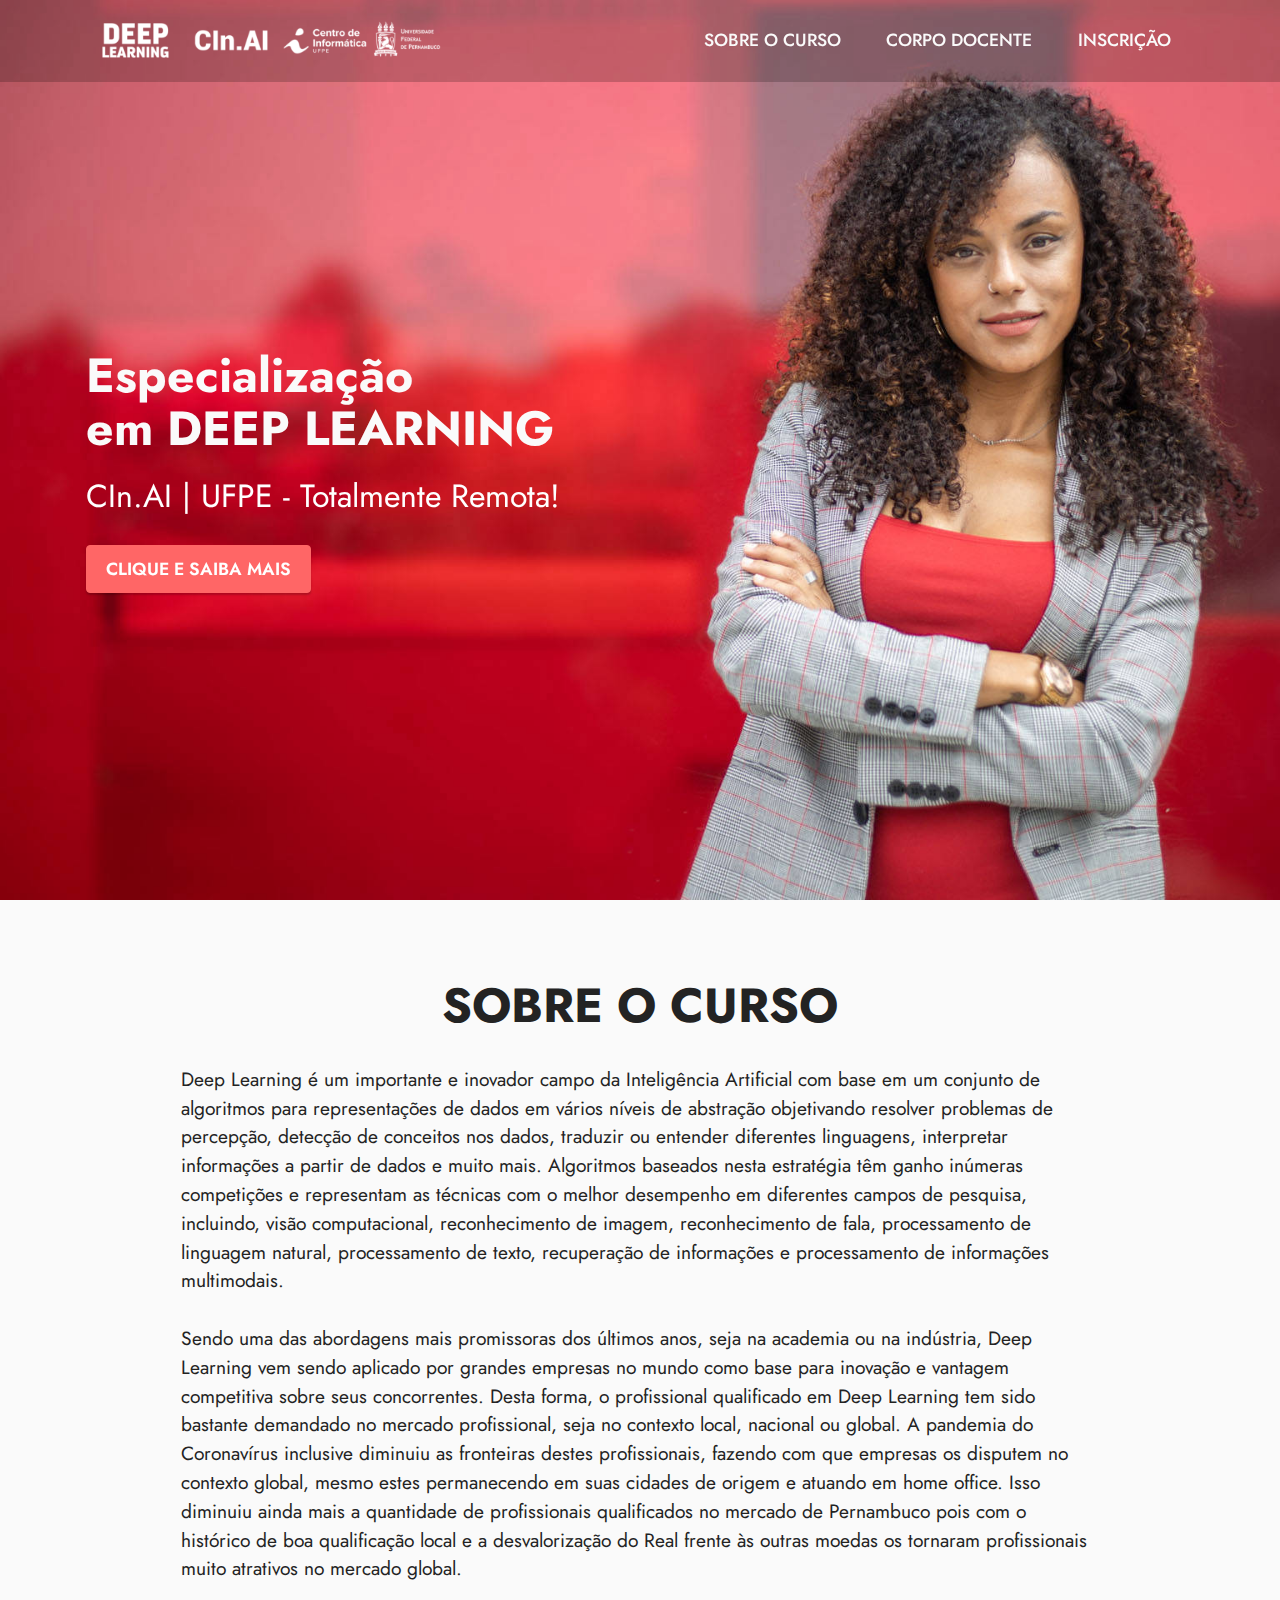
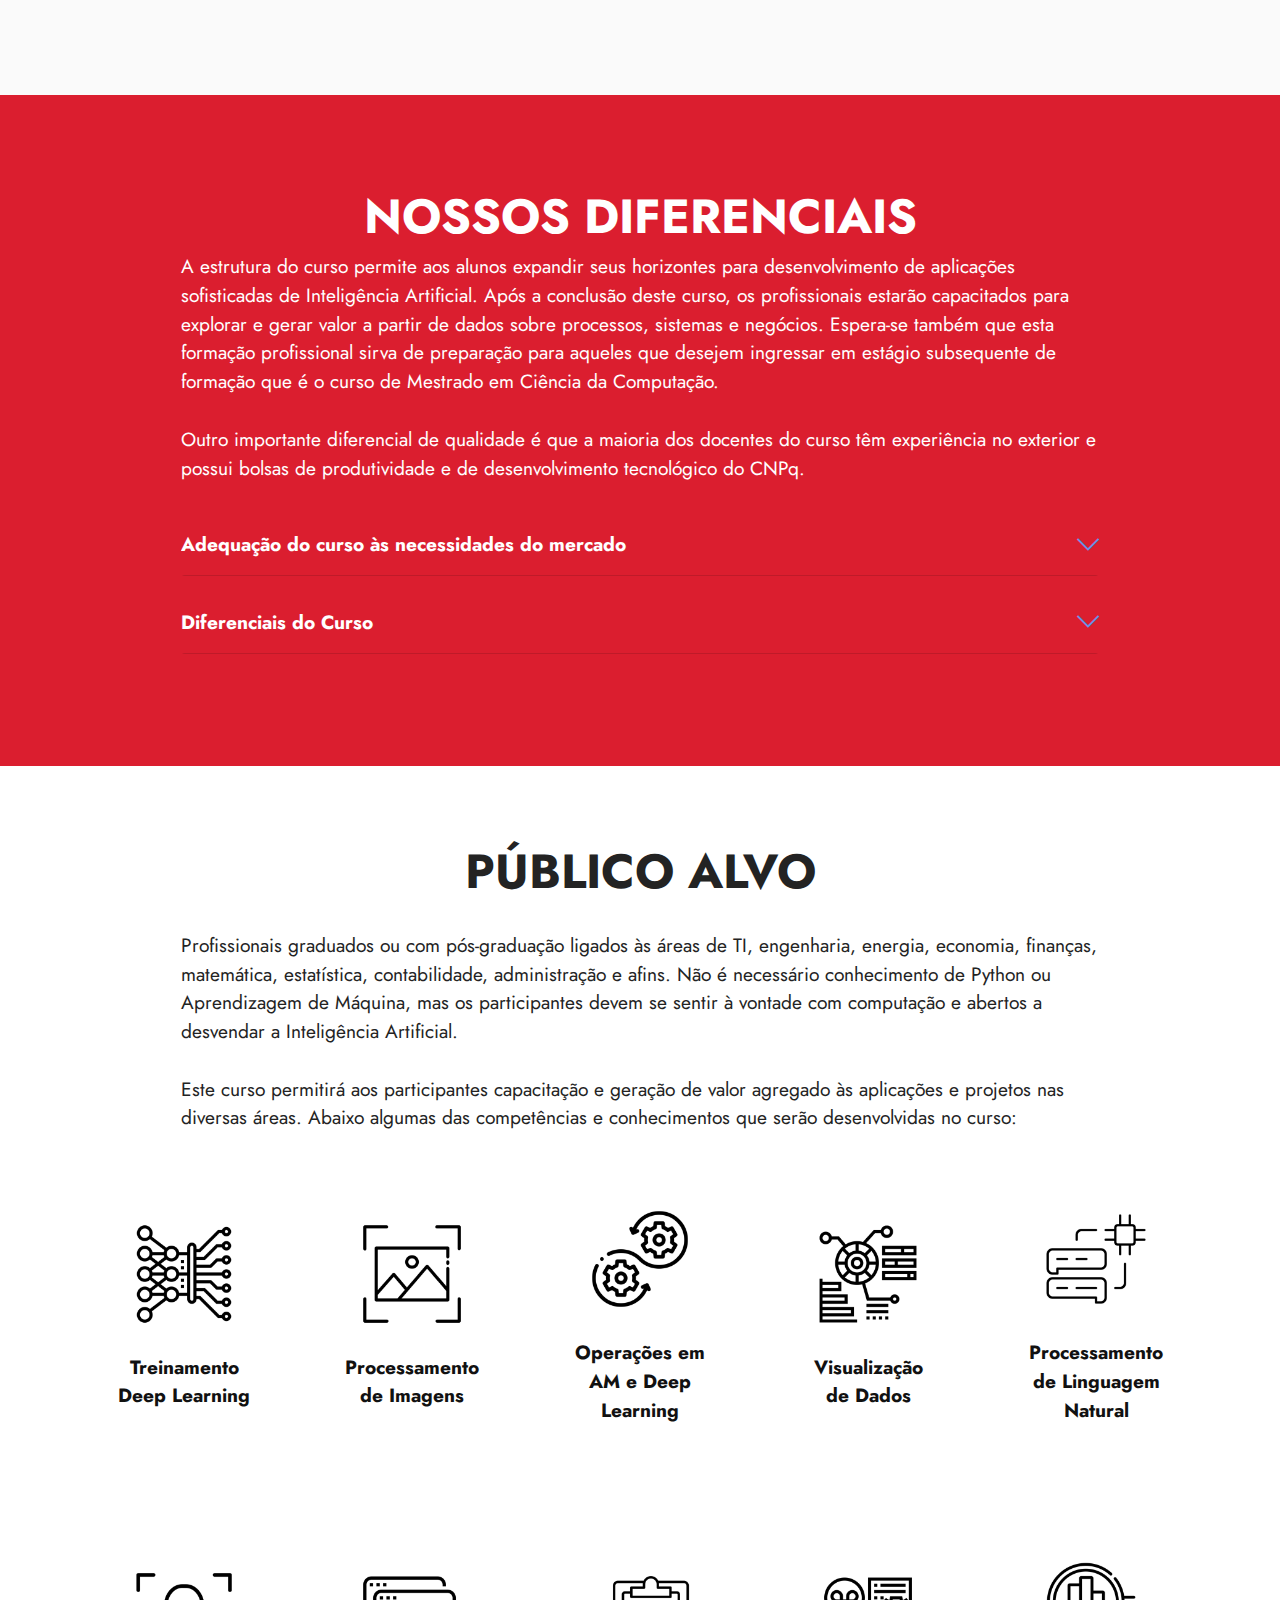
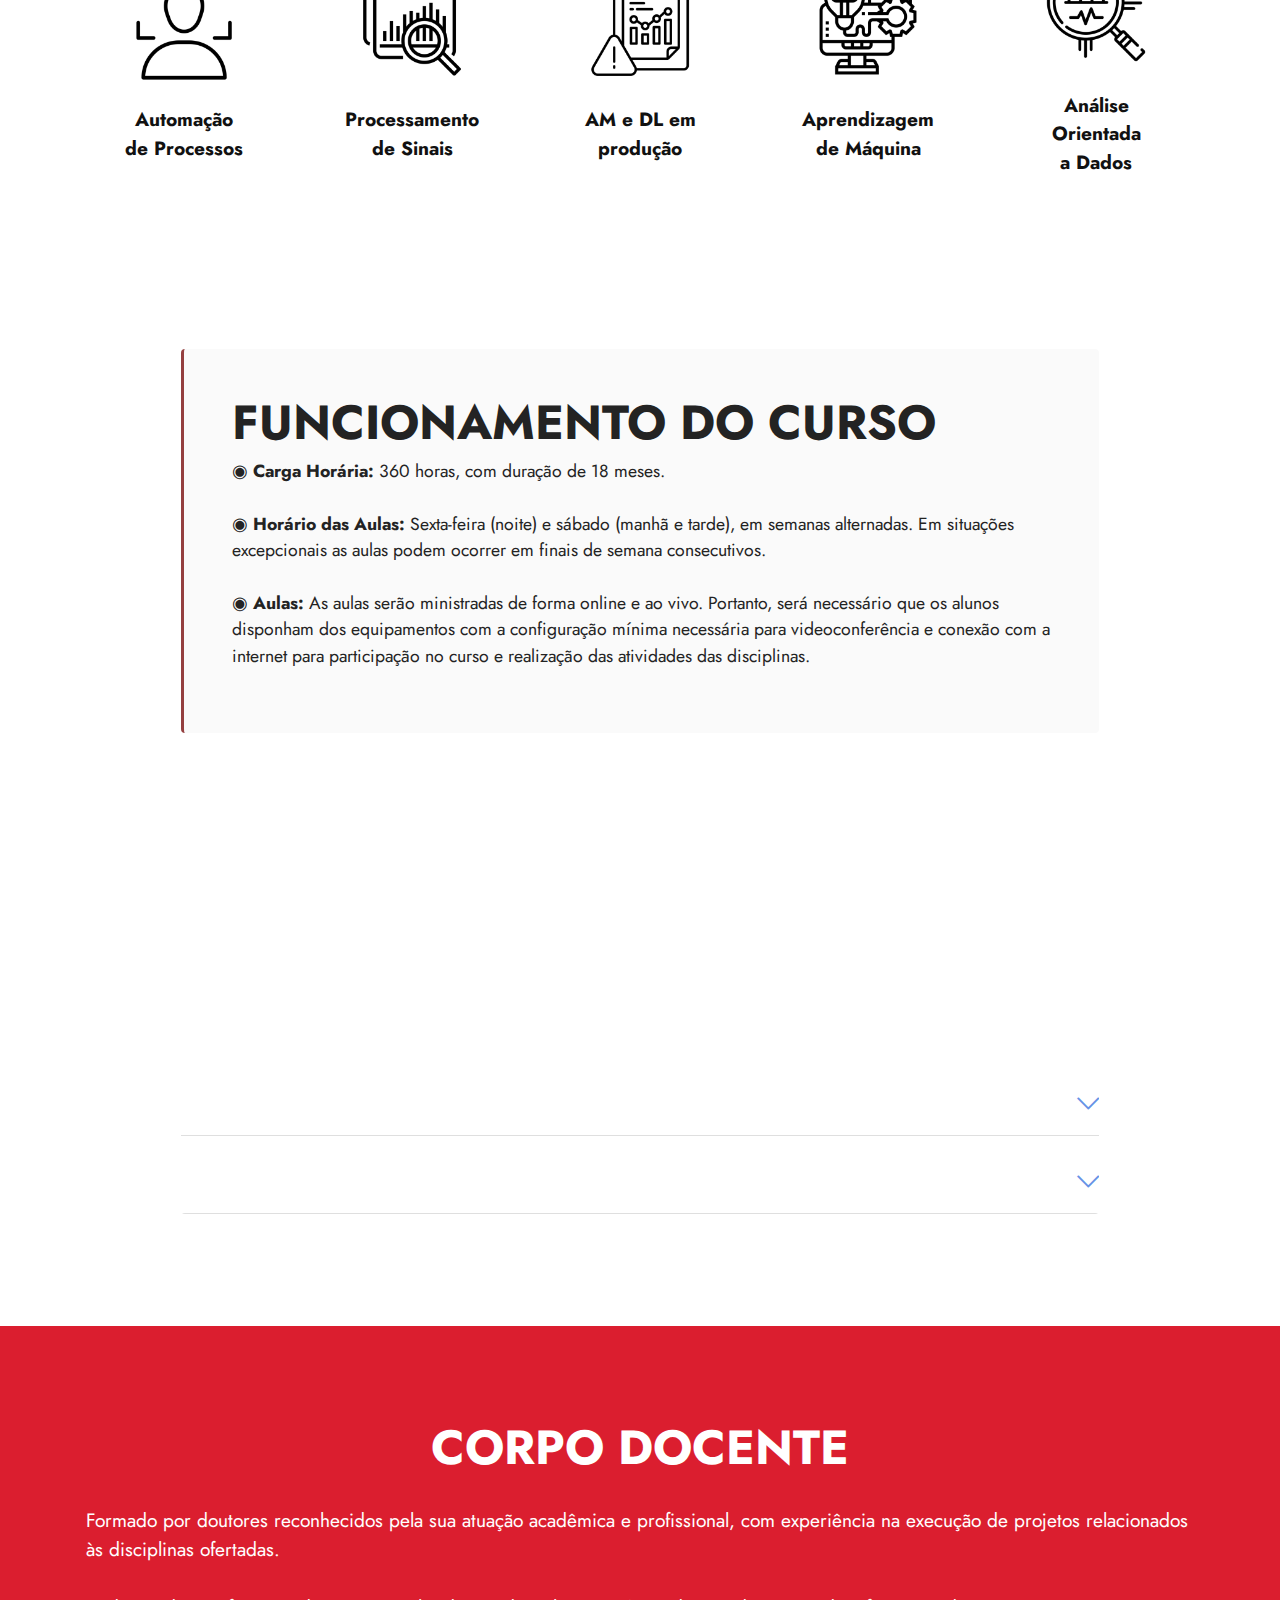
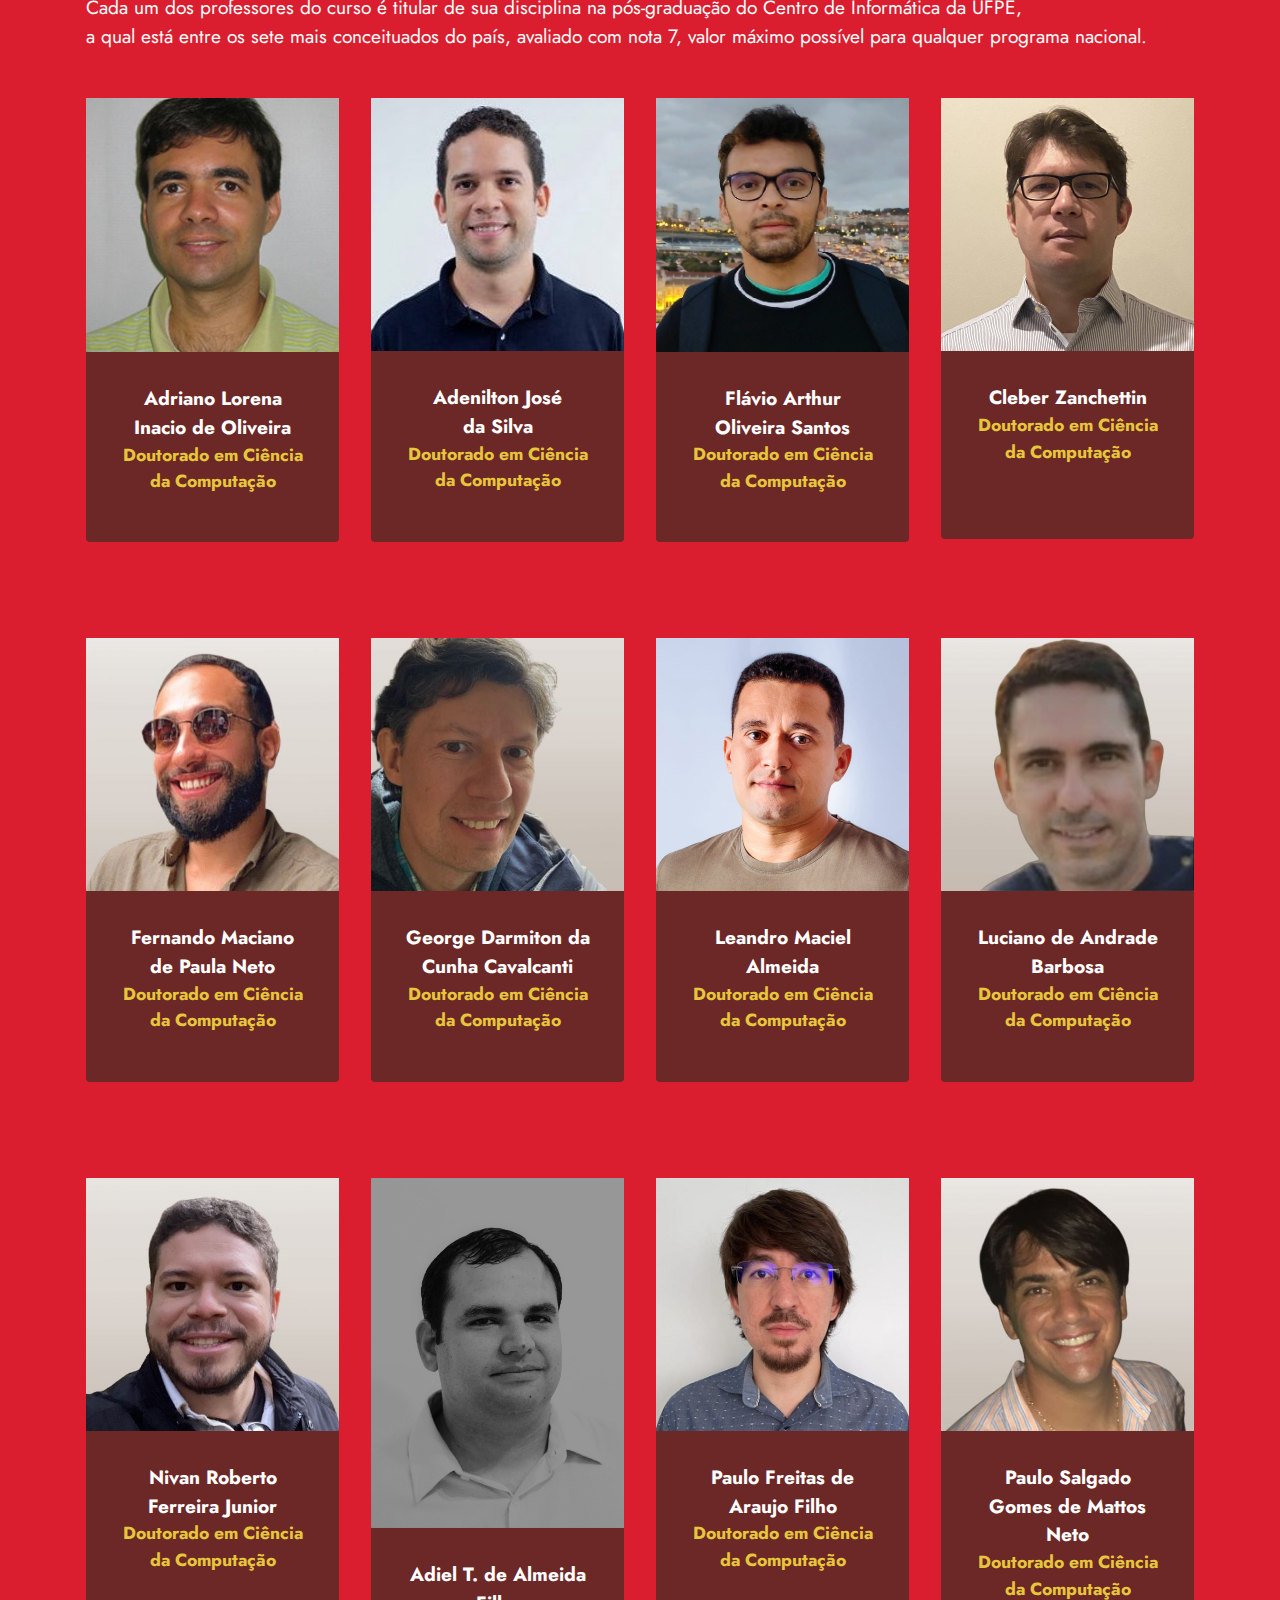
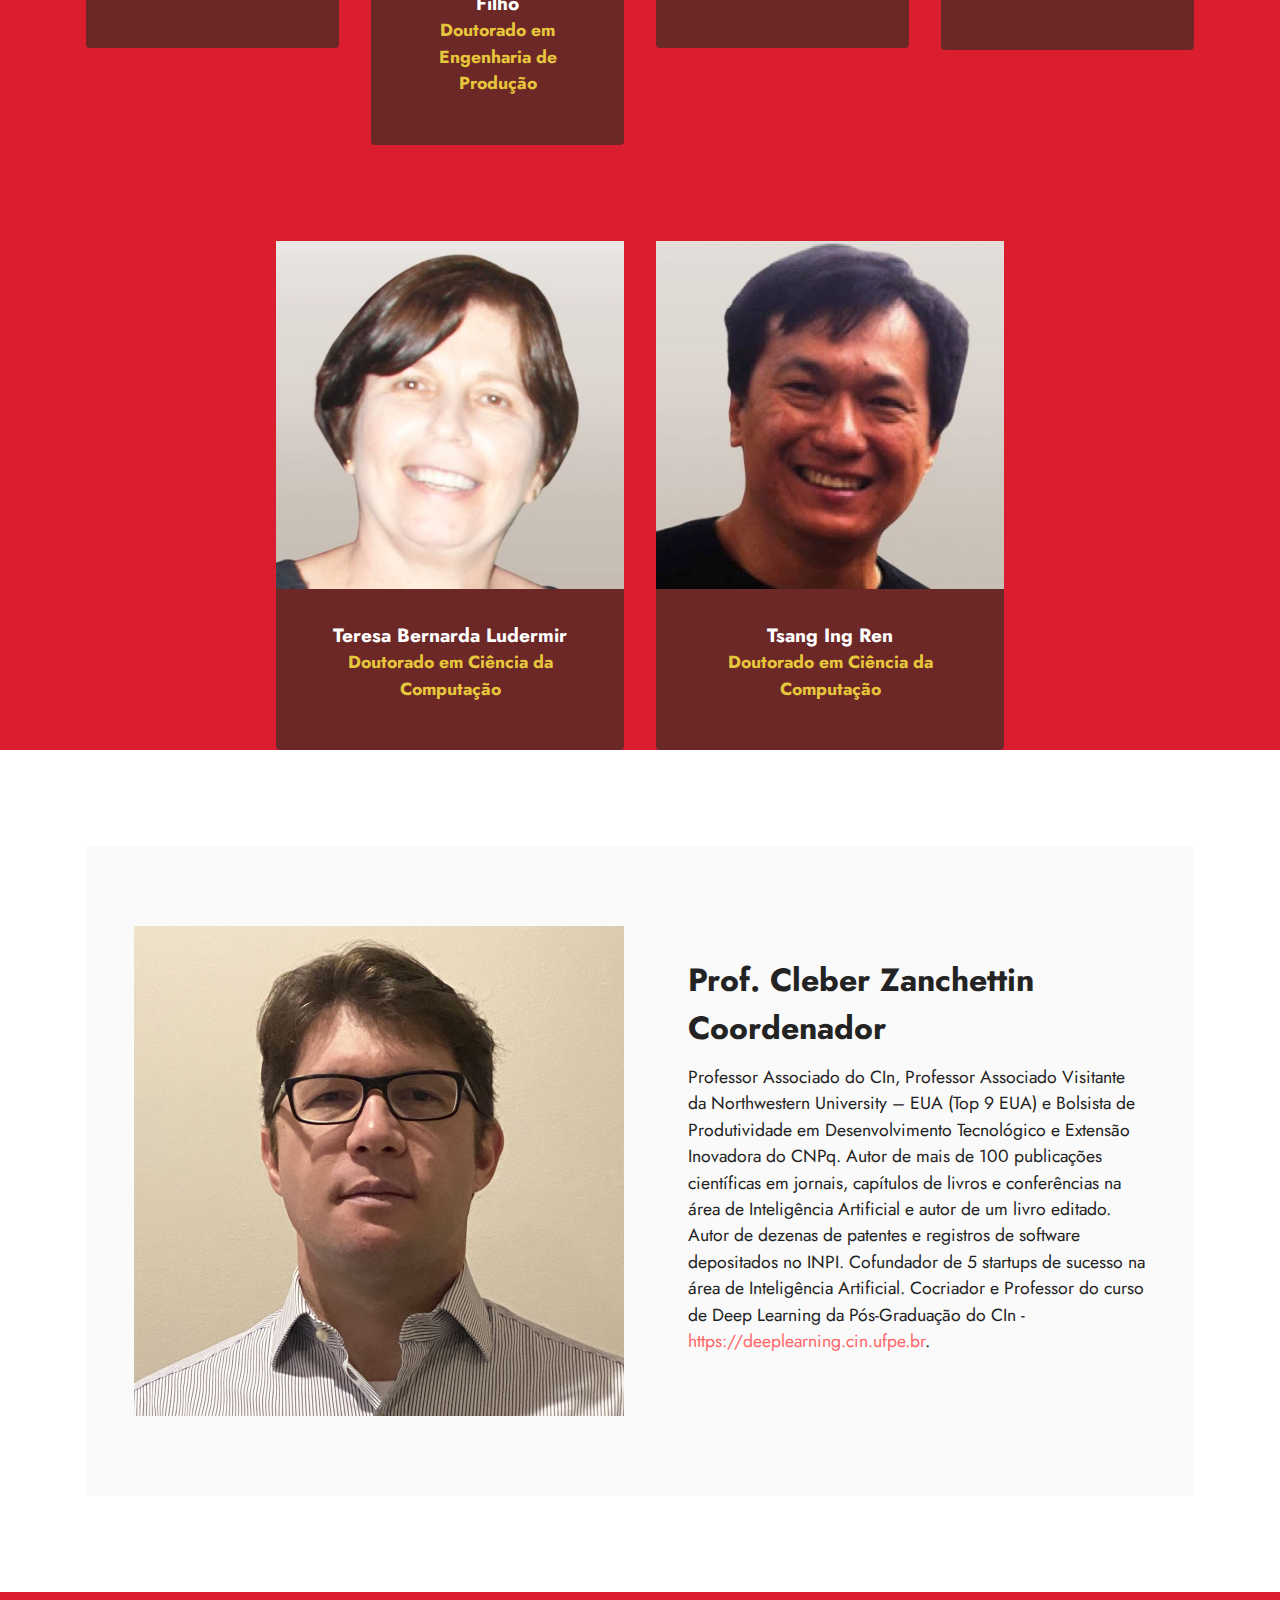
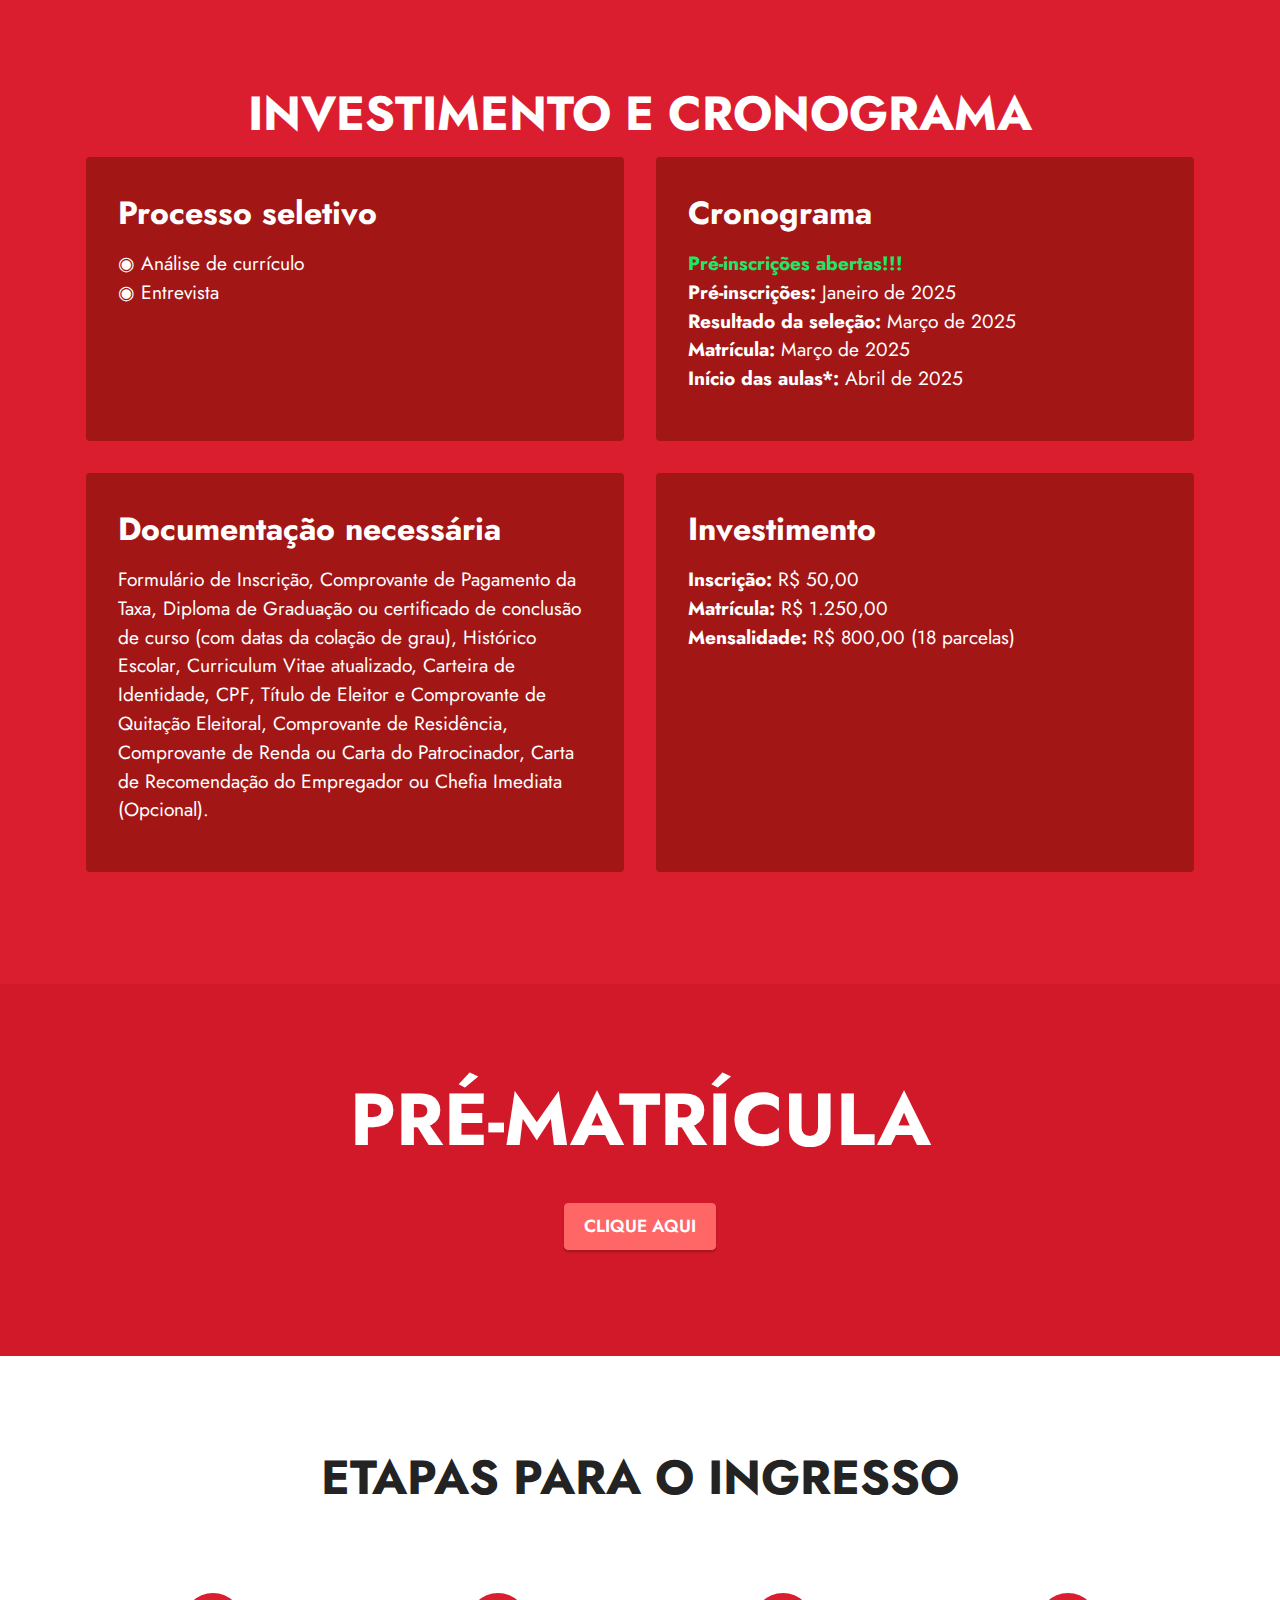
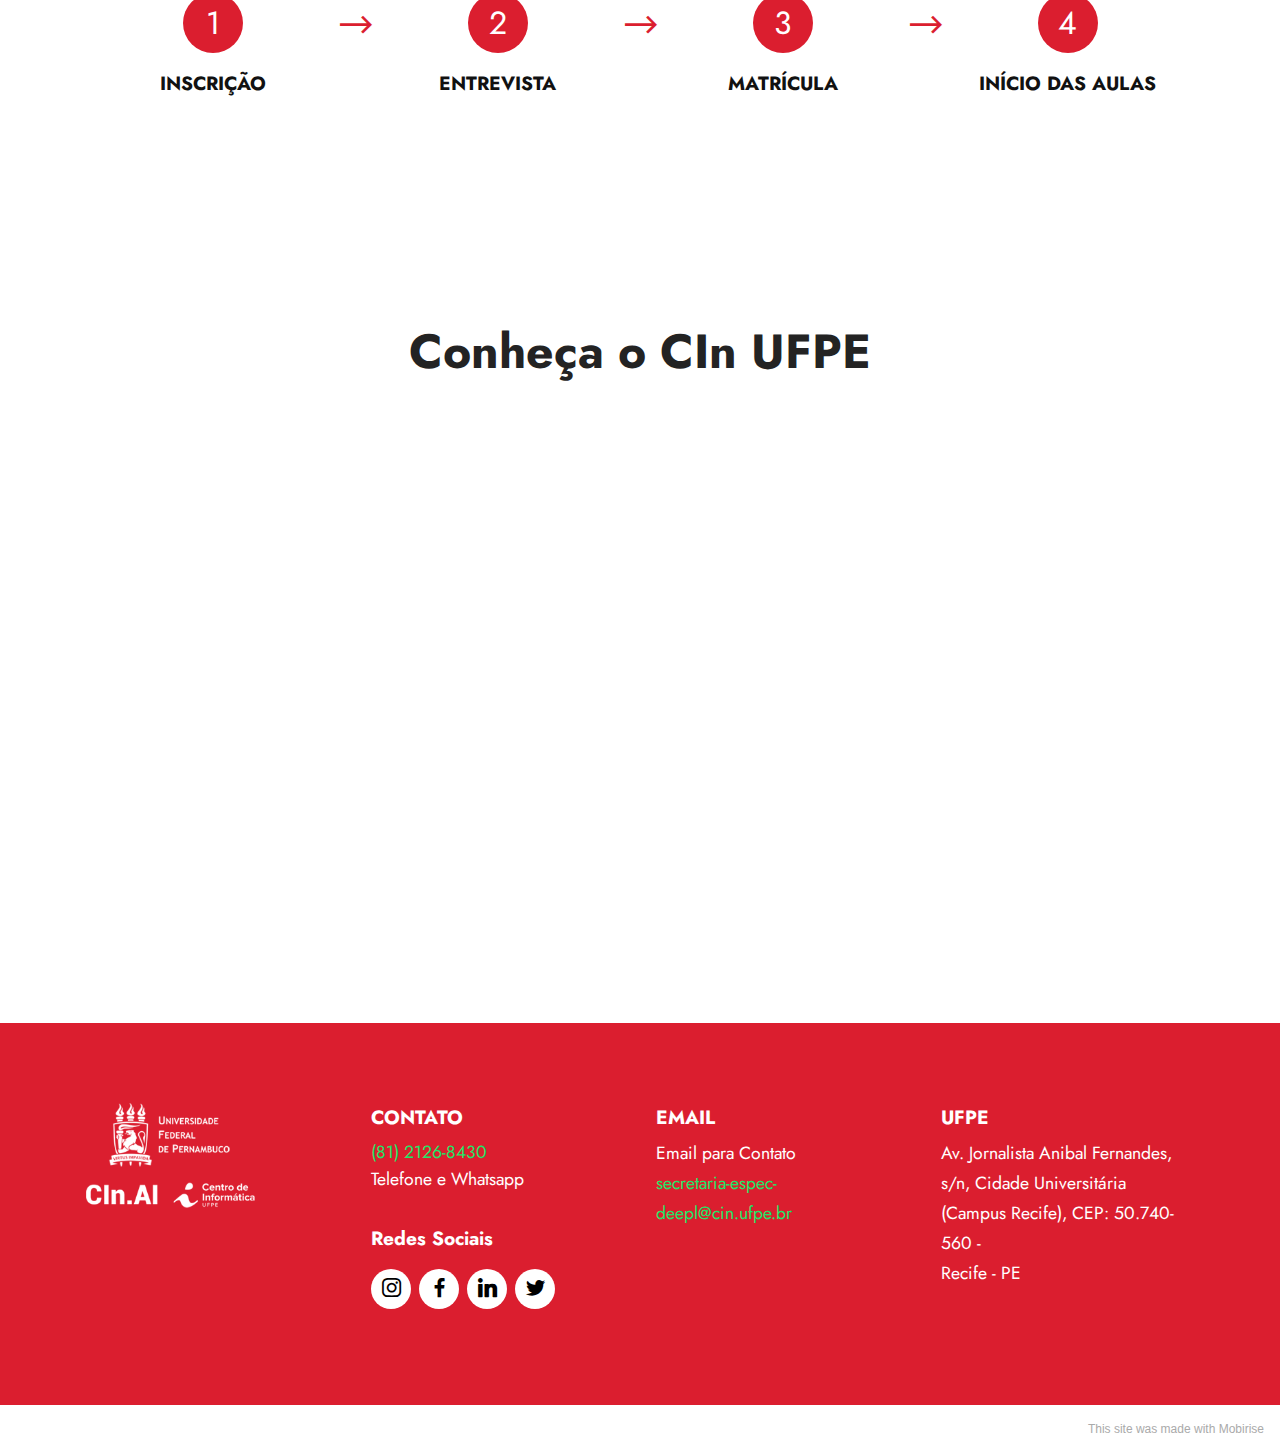
==== index.html @ 762316f6 "Atualização site" ====
<!DOCTYPE html>
<html  >
<head>
  <!-- Site made with Mobirise Website Builder v5.3.10, https://mobirise.com -->
  <meta charset="UTF-8">
  <meta http-equiv="X-UA-Compatible" content="IE=edge">
  <meta name="generator" content="Mobirise v5.3.10, mobirise.com">
  <meta name="viewport" content="width=device-width, initial-scale=1, minimum-scale=1">
  <link rel="shortcut icon" href="assets/images/apple-touch-icon-128x128.png" type="image/x-icon">
  <meta name="description" content="A área de Deep Learning é um importante e inovador campo da Inteligência Artificial com base em um conjunto de algoritmos para representações de dados em vários níveis de abstração para resolver problemas de percepção, detecção de conceitos nos dados, traduzir ou entender diferentes linguagens, interpretar informações a partir de dados e muito mais. Algoritmos baseados nesta estratégia têm ganho inúmeras competições e representam as técnicas com o melhor desempenho em diferentes campos de pesquisa, incluindo, visão computacional, reconhecimento de imagem, reconhecimento de fala, processamento de linguagem natural, processamento de texto, recuperação de informações e processamento de informações multimodais.">
  
  
  <title>Especialização em DEEP LEARNING</title>
  <link rel="stylesheet" href="assets/web/assets/mobirise-icons2/mobirise2.css">
  <link rel="stylesheet" href="assets/web/assets/mobirise-icons/mobirise-icons.css">
  <link rel="stylesheet" href="assets/tether/tether.min.css">
  <link rel="stylesheet" href="assets/bootstrap/css/bootstrap.min.css">
  <link rel="stylesheet" href="assets/bootstrap/css/bootstrap-grid.min.css">
  <link rel="stylesheet" href="assets/bootstrap/css/bootstrap-reboot.min.css">
  <link rel="stylesheet" href="assets/dropdown/css/style.css">
  <link rel="stylesheet" href="assets/socicon/css/styles.css">
  <link rel="stylesheet" href="assets/theme/css/style.css">
  <link rel="preload" href="https://fonts.googleapis.com/css?family=Jost:100,200,300,400,500,600,700,800,900,100i,200i,300i,400i,500i,600i,700i,800i,900i&display=swap" as="style" onload="this.onload=null;this.rel='stylesheet'">
  <noscript><link rel="stylesheet" href="https://fonts.googleapis.com/css?family=Jost:100,200,300,400,500,600,700,800,900,100i,200i,300i,400i,500i,600i,700i,800i,900i&display=swap"></noscript>
  <link rel="preload" as="style" href="assets/mobirise/css/mbr-additional.css"><link rel="stylesheet" href="assets/mobirise/css/mbr-additional.css" type="text/css">
  
  <!-- Global site tag (gtag.js) - Google Analytics -->
  <script async src="https://www.googletagmanager.com/gtag/js?id=UA-224583610-1">
  </script>
  <script>
    window.dataLayer = window.dataLayer || [];
    function gtag(){dataLayer.push(arguments);}
    gtag('js', new Date());

    gtag('config', 'UA-224583610-1');
  </script>  
  
  
</head>
<body>
  
  <section data-bs-version="5.1" class="menu menu1 cid-sKkFPuwz3P" once="menu" id="menu1-i">
    

    <nav class="navbar navbar-dropdown navbar-fixed-top navbar-expand-lg">
        <div class="container">
            <div class="navbar-brand">
                <span class="navbar-logo">
                    <a href="index.html">
                        <img src="assets/images/logo-home-copy-496x80.png" alt="Deep Learning" usemap="#Map" style="height: 3.8rem;">
                        <map name="Map">
                          <area shape="rect" coords="15,13,118,66" href="https://posdeeplearning.cin.ufpe.br/" target="_blank">
                          <area shape="rect" coords="134,15,245,61" href="https://ai.cin.ufpe.br/" target="_blank">
                          <area shape="rect" coords="259,18,372,64" href="https://portal.cin.ufpe.br/" target="_blank">
                          <area shape="rect" coords="384,16,473,63" href="https://www.ufpe.br/" target="_blank">
                        </map>
                </a>
              </span>
                
          </div>
            <button class="navbar-toggler" type="button" data-toggle="collapse" data-bs-toggle="collapse" data-target="#navbarSupportedContent" data-bs-target="#navbarSupportedContent" aria-controls="navbarNavAltMarkup" aria-expanded="false" aria-label="Toggle navigation">
                <div class="hamburger">
                    <span></span>
                    <span></span>
                    <span></span>
                    <span></span>
                </div>
            </button>
            <div class="collapse navbar-collapse" id="navbarSupportedContent">
                <ul class="navbar-nav nav-dropdown nav-right" data-app-modern-menu="true"><li class="nav-item"><a class="nav-link link text-white text-primary display-4" href="index.html#content4-j">SOBRE O CURSO</a>
                    </li><li class="nav-item"><a class="nav-link link text-white text-primary display-4" href="index.html#team1-g">CORPO DOCENTE</a></li><li class="nav-item"><a class="nav-link link text-white text-primary display-4" href="index.html#features8-s">INSCRIÇÃO</a></li></ul>
                
                
            </div>
        </div>
    </nav>
</section>

<section data-bs-version="5.1" class="header1 cid-sJDVloh2xT mbr-fullscreen mbr-parallax-background" id="header1-0">

    

    

    <div class="container">
        <div class="row">
            <div class="col-12 col-lg-6">
                <h1 class="mbr-section-title mbr-fonts-style mb-3 display-2"><strong><br>Especialização <br>em DEEP LEARNING</strong></h1>
                
                <p class="mbr-text mbr-fonts-style display-5">
                    CIn.AI | UFPE  -  Totalmente Remota!</strong></h1></p>
                <div class="mbr-section-btn mt-3"><a class="btn btn-secondary display-4" href="index.html#content4-j">CLIQUE E SAIBA MAIS</a></div>
            </div>
        </div>
    </div>
</section>

<section data-bs-version="5.1" class="content4 cid-sL3v7bq4iO" id="content4-j">
    
    
    <div class="container">
        <div class="row justify-content-center">
            <div class="title col-md-12 col-lg-10">
                <h3 class="mbr-section-title mbr-fonts-style align-center mb-4 display-2"><strong>SOBRE O CURSO</strong></h3>
                <h4 class="mbr-section-subtitle align-center mbr-fonts-style mb-4 display-7">Deep Learning é um importante e inovador campo da Inteligência Artificial com base em um conjunto de algoritmos para representações de dados em vários níveis de abstração objetivando resolver problemas de percepção, detecção de conceitos nos dados, traduzir ou entender diferentes linguagens, interpretar informações a partir de dados e muito mais. Algoritmos baseados nesta estratégia têm ganho inúmeras competições e representam as técnicas com o melhor desempenho em diferentes campos de pesquisa, incluindo, visão computacional, reconhecimento de imagem, reconhecimento de fala, processamento de linguagem natural, processamento de texto, recuperação de informações e processamento de informações multimodais.
<br><br><div>
</div>
<div>Sendo uma das abordagens mais promissoras dos últimos anos, seja na academia ou na indústria, Deep Learning vem sendo aplicado por grandes empresas no mundo como base para inovação e vantagem competitiva sobre seus concorrentes. Desta forma, o profissional qualificado em Deep Learning tem sido bastante demandado no mercado profissional, seja no contexto local, nacional ou global. A pandemia do Coronavírus inclusive diminuiu as fronteiras destes profissionais, fazendo com que empresas os disputem no contexto global, mesmo estes permanecendo em suas cidades de origem e atuando em home office. Isso diminuiu ainda mais a quantidade de profissionais qualificados no mercado de Pernambuco pois com o histórico de boa qualificação local e a desvalorização do Real frente às outras moedas os tornaram profissionais muito atrativos no mercado global.&nbsp;</div></h4>
                
            </div>
        </div>
    </div>
</section>

<section data-bs-version="5.1" class="content16 cid-sKjCVvHrKp" id="content16-f">

    

    
    <div class="container">
        <div class="row justify-content-center">
            <div class="col-12 col-md-10">
                <div class="mbr-section-head align-center mb-4">
                    <h3 class="mbr-section-title mb-0 mbr-fonts-style display-2"><strong>NOSSOS DIFERENCIAIS</strong></h3>
                    <h4 class="mbr-section-subtitle mb-0 mt-2 mbr-fonts-style display-7">A estrutura do curso permite aos alunos expandir seus horizontes para desenvolvimento de aplicações sofisticadas de Inteligência Artificial. Após a conclusão deste curso, os profissionais estarão capacitados para explorar e gerar valor a partir de dados sobre processos, sistemas e negócios. Espera-se também que esta formação profissional sirva de preparação para aqueles que desejem ingressar em estágio subsequente de formação que é o curso de Mestrado em Ciência da Computação. <br><br>Outro importante diferencial de qualidade é que a maioria dos docentes do curso têm experiência no exterior e possui bolsas de produtividade e de desenvolvimento tecnológico do CNPq.</h4>
                </div>
                <div id="bootstrap-accordion_3" class="panel-group accordionStyles accordion" role="tablist" aria-multiselectable="true">
                    <div class="card mb-3">
                        <div class="card-header" role="tab" id="headingOne">
                            <a role="button" class="panel-title collapsed" data-toggle="collapse" data-bs-toggle="collapse" data-core="" href="#collapse1_3" aria-expanded="false" aria-controls="collapse1">
                                <h6 class="panel-title-edit mbr-fonts-style mb-0 display-7"><strong>Adequação do curso às necessidades do mercado</strong></h6>
                                <span class="sign mbr-iconfont mbri-arrow-down"></span>
                            </a>
                        </div>
                        <div id="collapse1_3" class="panel-collapse noScroll collapse" role="tabpanel" aria-labelledby="headingOne" data-parent="#bootstrap-accordion_3" data-bs-parent="#accordion">
                            <div class="panel-body">
                                <p class="mbr-fonts-style panel-text display-4">◉ A demanda crescente de profissionais buscando maior qualificação na área de Aprendizagem de Máquina e Deep Learning<br><br>◉ Falta de profissionais especializados para coordenar e executar projetos que utilizem técnicas de Aprendizagem de Máquina e Deep Learning<br><br>◉ Grandes impactos verificados por diversas sociedades acadêmicas, profissionais e empresas em projetos de Deep Learning<br><br>◉ Necessidade de uma atuação competitiva das empresas, obtendo maior retorno dos recursos aplicados em seu capital humano<br><br>◉ Os currículos de graduação não contemplam formação na área específica de Deep Learning e aplicação de Inteligência Artificial e Aprendizagem de Máquina na prática<br></p>
                            </div>
                        </div>
                    </div>
                    
                    
                    
                    
                    
                </div>
            </div>
        </div>
    </div>
</section>

<section data-bs-version="5.1" class="content16 cid-sL3vFVnXE5" id="content16-k">

    

    
    <div class="container">
        <div class="row justify-content-center">
            <div class="col-12 col-md-10">
                
                <div id="bootstrap-accordion_4" class="panel-group accordionStyles accordion" role="tablist" aria-multiselectable="true">
                    <div class="card mb-3">
                        <div class="card-header" role="tab" id="headingOne">
                            <a role="button" class="panel-title collapsed" data-toggle="collapse" data-bs-toggle="collapse" data-core="" href="#collapse1_4" aria-expanded="false" aria-controls="collapse1">
                                <h6 class="panel-title-edit mbr-fonts-style mb-0 display-7"><strong>Diferenciais do Curso</strong></h6>
                                <span class="sign mbr-iconfont mbri-arrow-down"></span>
                            </a>
                        </div>
                        <div id="collapse1_4" class="panel-collapse noScroll collapse" role="tabpanel" aria-labelledby="headingOne" data-parent="#bootstrap-accordion_4" data-bs-parent="#accordion">
                            <div class="panel-body">
                                <p class="mbr-fonts-style panel-text display-4">◉ Corpo docente qualificado com competência técnica e experiência em diversos projetos de Pesquisa, Desenvolvimento e Inovação<br><br>◉ Experiência e capilaridade do CIn no ecossistema de tecnologia e inovação<br><br>◉ Tradição do CIn em excelência na área de Deep Learning - deeplearning.cin.ufpe.br<br></p>
                            </div>
                        </div>
                    </div>
                    
                    
                    
                    
                    
                </div>
            </div>
        </div>
    </div>
</section>

<section class="content4 cid-sLtp0LGSmk" id="content4-14">
    
    
    <div class="container">
        <div class="row justify-content-center">
            <div class="title col-md-12 col-lg-10">
                <h3 class="mbr-section-title mbr-fonts-style align-center mb-4 display-2">
                    <strong>PÚBLICO ALVO</strong></h3>
                <h4 class="mbr-section-subtitle align-center mbr-fonts-style mb-4 display-7">Profissionais graduados ou com pós-graduação ligados às áreas de TI, engenharia, energia, economia, finanças, matemática, estatística, contabilidade, administração e afins. Não é necessário conhecimento de Python ou Aprendizagem de Máquina, mas os participantes devem se sentir à vontade com computação e abertos a desvendar a Inteligência Artificial.<div><br></div>
                <div>Este curso permitirá aos participantes capacitação e geração de valor agregado às aplicações e projetos nas diversas áreas. Abaixo algumas das competências e conhecimentos que serão desenvolvidas no curso:</div></h4>
                
            </div>
        </div>
    </div>
</section>

 

    
    <section class="features13 cid-sLtpbQjvo7" id="features14-15">
    

    
    <div class="container">
        <div class="row">
            
            <div class="card col-12 col-md-4 col-lg-2 p-3">
                <div class="card-wrapper">
                    <div class="card-box align-center">
                        <img src="assets/images/icons/deep-learning.png" width="auto" height="auto" alt=""/>
                        <h4 class="card-title align-center mbr-black mbr-fonts-style display-7">
                      <strong>Treinamento <br>Deep Learning</strong></h4>
                    </div>
                </div>
            </div>
            <div class="card p-3 col-12 col-md-4 col-lg-2">
                <div class="card-wrapper">
                    <div class="card-box align-center">
                        <img src="assets/images/icons/image-processing.png" width="auto" height="auto" alt=""/>
                        <h4 class="card-title align-center mbr-black mbr-fonts-style display-7">
                            <strong>Processamento<br>de Imagens</strong></h4>
                    </div>
                </div>
            </div>
            <div class="card p-3 col-12 col-md-4 col-lg-2">
                <div class="card-wrapper">
                    <div class="card-box align-center">
                        <img src="assets/images/icons/5084070.png" width="auto" height="auto" alt=""/>
                        <h4 class="card-title align-center mbr-black mbr-fonts-style display-7">
                            <strong>Operações em AM e Deep Learning</strong></h4>
                    </div>
                </div>
            </div>
            <div class="card p-3 col-12 col-md-4 col-lg-2">
                <div class="card-wrapper">
                    <div class="card-box align-center">
                        <img src="assets/images/icons/data-visualization.png" width="auto" height="auto" alt=""/>
                        <h4 class="card-title align-center mbr-black mbr-fonts-style display-7">
                            <strong>Visualização<br>de Dados</strong></h4>
                    </div>
                </div>
            </div>
            <div class="card p-3 col-12 col-md-4 col-lg-2">
                <div class="card-wrapper">
                    <div class="card-box align-center">
                        <img src="assets/images/icons/natural-language-processing.png" width="auto" height="auto" alt=""/>
                        <h4 class="card-title align-center mbr-black mbr-fonts-style display-7">
                            <strong>Processamento de Linguagem Natural</strong></h4>
                    </div>
                </div>
            </div>
            
        </div>
    </div>
	
	
</section>
</section>

<section class="features13 cid-sLtpsT2P0Y" id="features14-17">
    

    
    <div class="container">
        <div class="row">
            
            <div class="card col-12 col-md-4 col-lg-2 p-3">
                <div class="card-wrapper">
                    <div class="card-box align-center">
                        <img src="assets/images/icons/face-recognition.png" width="auto" height="auto" alt=""/>
                        <h4 class="card-title align-center mbr-black mbr-fonts-style display-7">
                            <strong>Automação <br>de Processos</strong></h4>
                    </div>
                </div>
            </div>
            <div class="card p-3 col-12 col-md-4 col-lg-2">
                <div class="card-wrapper">
                    <div class="card-box align-center">
                        <img src="assets/images/icons/data.png" width="auto" height="auto" alt=""/>
                        <h4 class="card-title align-center mbr-black mbr-fonts-style display-7">
                            <strong>Processamento<br>de Sinais</strong></h4>
                    </div>
                </div>
            </div>
            <div class="card p-3 col-12 col-md-4 col-lg-2">
                <div class="card-wrapper">
                    <div class="card-box align-center">
                        <img src="assets/images/icons/data-analysis.png" width="auto" height="auto" alt=""/>
                        <h4 class="card-title align-center mbr-black mbr-fonts-style display-7">
                            <strong>AM e DL em produção</strong></h4>
                    </div>
                </div>
            </div>
            <div class="card p-3 col-12 col-md-4 col-lg-2">
                <div class="card-wrapper">
                    <div class="card-box align-center">
                        <img src="assets/images/icons/machine-learning.png" width="auto" height="auto" alt=""/>
                        <h4 class="card-title align-center mbr-black mbr-fonts-style display-7">
                            <strong>Aprendizagem<br>de Máquina</strong></h4>
                    </div>
                </div>
            </div>
            <div class="card p-3 col-12 col-md-4 col-lg-2">
                <div class="card-wrapper">
                    <div class="card-box align-center">
                        <img src="assets/images/icons/data_statistics.png" width="auto" height="auto" alt=""/>
                        <h4 class="card-title align-center mbr-black mbr-fonts-style display-7">
                            <strong>Análise Orientada<br>a Dados</strong></h4>
                    </div>
                </div>
            </div>
            
        </div>
    </div>
</section>

<section data-bs-version="5.1" class="content7 cid-sJKnF0OIQ4" id="content7-8">
    
    <div class="container">
        <div class="row justify-content-center">
            <div class="col-12 col-md-10">
                <blockquote>
                <h5 class="mbr-section-title mbr-fonts-style mb-2 display-2"><strong>FUNCIONAMENTO DO CURSO</strong></h5>
                <p class="mbr-text mbr-fonts-style display-4">◉ <strong>Carga Horária:</strong>  360 horas, com duração de 18 meses.                                                                                                                                                                                                                                   <br><br>◉ <strong>Horário das Aulas:</strong>  Sexta-feira (noite) e sábado (manhã e tarde), em semanas alternadas. Em situações excepcionais as aulas podem ocorrer em finais de semana consecutivos.                                 <br><br>◉ <strong>Aulas:</strong> As aulas serão ministradas de forma online e ao vivo. Portanto, será necessário que os alunos disponham dos equipamentos com a configuração mínima necessária para videoconferência e conexão com a internet para participação no curso e realização das atividades das disciplinas.<br></p></blockquote>
            </div>
        </div>
    </div>
</section>

<section data-bs-version="5.1" class="content16 cid-sL3wrEqK3O mbr-parallax-background" id="content16-l">

    

    
    <div class="container">
        <div class="row justify-content-center">
            <div class="col-12 col-md-10">
                <div class="mbr-section-head align-center mb-4">
                    <h3 class="mbr-section-title mb-0 mbr-fonts-style display-2">
                        <strong>ESTRUTURA DO CURSO</strong></h3>
                    <h4 class="mbr-section-subtitle mb-0 mt-2 mbr-fonts-style display-7">O curso é composto por disciplinas teóricas e práticas que serão intercaladas desde seu início para permitir que os alunos visualizem, assimilem e dominem as ferramentas e o conhecimento adquiridos no curso em suas atividades profissionais. O curso foi organizado em dois módulos para permitir um melhor acompanhamento e evolução da aprendizagem pelos alunos.</h4>
                </div>
                <div id="bootstrap-accordion_9" class="panel-group accordionStyles accordion" role="tablist" aria-multiselectable="true">
                    <div class="card mb-3">
                        <div class="card-header" role="tab" id="headingOne">
                            <a role="button" class="panel-title collapsed" data-toggle="collapse" data-bs-toggle="collapse" data-core="" href="#collapse1_9" aria-expanded="false" aria-controls="collapse1">
                                <h6 class="panel-title-edit mbr-fonts-style mb-0 display-7"><strong>MÓDULO 01</strong></h6>
                                <span class="sign mbr-iconfont mbri-arrow-down"></span>
                            </a>
                        </div>
                        <div id="collapse1_9" class="panel-collapse noScroll collapse" role="tabpanel" aria-labelledby="headingOne" data-parent="#bootstrap-accordion_9" data-bs-parent="#accordion">
                            <div class="panel-body">
                                <p class="mbr-fonts-style panel-text display-4">O primeiro módulo, Fundamentos em Aprendizagem de Máquina, aborda conceitos de aprendizagem a partir de dados e Aprendizagem de Máquina. Neste módulo são tratados temas e técnicas fundamentais para compreensão, estruturação e extração de informações a partir de dados, utilizando ferramentas como Python, Pytorch e Tensorflow.
<br><br>◉ Aprendizagem de Máquina
<br>◉ Programação para Deep Learning
<br>◉ Matemática para Ciência de Dados
<br>◉ Introdução à Análise de Dados e Estatística
<br>◉ Visualização de Dados
<br>◉ Redes Neurais e Fundamentos para Deep Learning&nbsp;<br></p>
                            </div>
                        </div>
                    </div>
                    <div class="card mb-3">
                        <div class="card-header" role="tab" id="headingOne">
                            <a role="button" class="panel-title collapsed" data-toggle="collapse" data-bs-toggle="collapse" data-core="" href="#collapse2_9" aria-expanded="false" aria-controls="collapse2">
                                <h6 class="panel-title-edit mbr-fonts-style mb-0 display-7"><strong>MÓDULO 02</strong></h6>
                                <span class="sign mbr-iconfont mbri-arrow-down"></span>
                            </a>
                        </div>
                        <div id="collapse2_9" class="panel-collapse noScroll collapse" role="tabpanel" aria-labelledby="headingOne" data-parent="#bootstrap-accordion_9" data-bs-parent="#accordion">
                            <div class="panel-body">
                                <p class="mbr-fonts-style panel-text display-4">O segundo módulo, Deep Learning e Aplicações, apresenta ao aluno os mais recentes modelos de Deep Learning em abordagens práticas e didáticas. Os alunos também serão conduzidos para a elaboração de um projeto aplicado a ser desenvolvido sob a orientação de um professor do curso.
<br>◉ Deep Learning
<br>◉ Otimização, Regularização e Ajuste de Modelos Profundos
<br>◉ Aprendizagem Não-supervisionada
<br>◉ Visão Computacional com Deep Learning
<br>◉ Processamento de Linguagem Natural com Deep Learning
<br>◉ Deep Learning para dados tabulares e Séries Temporais
<br>◉ Laboratório e Aplicações em Deep Learning
<br>◉ Projeto em Deep Learning&nbsp;<br></p>
                            </div>
                        </div>
                    </div>
                    
                    
                    
                    
                </div>
            </div>
        </div>
    </div>
</section>

<section data-bs-version="5.1" class="team1 cid-sKjHu8YXiH" id="team1-g">
    

    
    <div class="container">
        <div class="row justify-content-center">
            <div class="col-12">
                <h3 class="mbr-section-title mbr-fonts-style align-center mb-4 display-2">
                    <strong>CORPO DOCENTE</strong></h3>
                <p class="mbr-section-subtitle mbr-fonts-style align-center mb-5 display-7">Formado por doutores reconhecidos pela sua atuação acadêmica e profissional, com experiência na execução de projetos relacionados às disciplinas ofertadas.<br><br>Cada um dos professores do curso é titular de sua disciplina na pós-graduação do Centro de Informática da UFPE,<br>a qual está entre os sete mais conceituados do país, avaliado com nota 7, valor máximo possível para qualquer programa nacional.</p>
            </div>
            <div class="col-sm-6 col-lg-3">
                <div class="card-wrap">
                    <div class="image-wrap">
                        <img src="assets/images/adrianolorena-400x400-356x357.jpg" alt="">
                    </div>
                    <div class="content-wrap">
                        <h5 class="mbr-section-title card-title mbr-fonts-style align-center m-0 display-7"><strong>Adriano Lorena Inacio de Oliveira</strong></h5>
                        <h6 class="mbr-role mbr-fonts-style align-center mb-3 display-4"><strong>Doutorado em Ciência da Computação</strong></h6>
                        
                        
                        
                    </div>
                </div>
            </div>

            <div class="col-sm-6 col-lg-3">
                <div class="card-wrap">
                    <div class="image-wrap">
                        <img src="assets/images/adenilton-220x220.jpg" alt="">
                    </div>
                    <div class="content-wrap">
                        <h5 class="mbr-section-title card-title mbr-fonts-style align-center m-0 display-7"><strong>Adenilton José<br>da Silva</strong></h5>
                        <h6 class="mbr-role mbr-fonts-style align-center mb-3 display-4"><strong>Doutorado em Ciência da Computação</strong></h6>
                        
                        
                        
                    </div>
                </div>
            </div>

            <div class="col-sm-6 col-lg-3">
                <div class="card-wrap">
                    <div class="image-wrap">
                        <img src="assets/images/Flavio-562x563.jpeg" alt="">
                    </div>
                    <div class="content-wrap">
                        <h5 class="mbr-section-title card-title mbr-fonts-style align-center m-0 display-7"><strong>Flávio Arthur Oliveira Santos</strong></h5>
                        <h6 class="mbr-role mbr-fonts-style align-center mb-3 display-4"><strong>Doutorado em Ciência da Computação</strong></h6>
                        
                        
                        
                    </div>
                </div>
            </div>

            <div class="col-sm-6 col-lg-3">
                <div class="card-wrap">
                    <div class="image-wrap">
                        <img src="assets/images/foto-1-506x506.jpg" alt="">
                    </div>
                    <div class="content-wrap">
                        <h5 class="mbr-section-title card-title mbr-fonts-style align-center m-0 display-7"><strong>Cleber Zanchettin</strong></h5>
                        <h6 class="mbr-role mbr-fonts-style align-center mb-3 display-4"><strong>Doutorado em Ciência da Computação<br><br></strong></h6>
                        
                        
                        
                    </div>
                </div>
            </div>
        </div>
    </div>
</section>

<section data-bs-version="5.1" class="team1 cid-sL3y587yPU" id="team1-m">
    

    
    <div class="container">
        <div class="row justify-content-center">
            
            <div class="col-sm-6 col-lg-3">
                <div class="card-wrap">
                    <div class="image-wrap">
                        <img src="assets/images/fernando-374x374.jpg" alt="">
                    </div>
                    <div class="content-wrap">
                        <h5 class="mbr-section-title card-title mbr-fonts-style align-center m-0 display-7"><strong>Fernando Maciano de Paula Neto</strong></h5>
                        <h6 class="mbr-role mbr-fonts-style align-center mb-3 display-4"><strong>Doutorado em Ciência da Computação</strong></h6>
                        
                        
                        
                    </div>
                </div>
            </div>

            <div class="col-sm-6 col-lg-3">
                <div class="card-wrap">
                    <div class="image-wrap">
                        <img src="assets/images/George-390x390.jpg" alt="">
                    </div>
                    <div class="content-wrap">
                        <h5 class="mbr-section-title card-title mbr-fonts-style align-center m-0 display-7"><strong>George Darmiton da Cunha Cavalcanti</strong></h5>
                        <h6 class="mbr-role mbr-fonts-style align-center mb-3 display-4"><strong>Doutorado em Ciência da Computação</strong></h6>
                        
                        
                        
                    </div>
                </div>
            </div>

            <div class="col-sm-6 col-lg-3">
                <div class="card-wrap">
                    <div class="image-wrap">
                        <img src="assets/images/leandro-9-506x506.jpg" alt="">
                    </div>
                    <div class="content-wrap">
                        <h5 class="mbr-section-title card-title mbr-fonts-style align-center m-0 display-7"><strong>Leandro Maciel Almeida</strong></h5>
                        <h6 class="mbr-role mbr-fonts-style align-center mb-3 display-4"><strong>Doutorado em Ciência da Computação<br></strong></h6>
                        
                        
                        
                    </div>
                </div>
            </div>
			
			<div class="col-sm-6 col-lg-3">
                <div class="card-wrap">
                    <div class="image-wrap">
                        <img src="assets/images/luciano-470x470.jpg" alt="">
                    </div>
                    <div class="content-wrap">
                        <h5 class="mbr-section-title card-title mbr-fonts-style align-center m-0 display-7"><strong>Luciano de Andrade Barbosa</strong></h5>
                        <h6 class="mbr-role mbr-fonts-style align-center mb-3 display-4"><strong>Doutorado em Ciência da Computação<br></strong></h6>
                        
                        
                        
                    </div>
                </div>
            </div>
			
        </div>
    </div>
</section>

<section data-bs-version="5.1" class="team1 cid-sL3yiXkvmw" id="team1-n">
    

    
    <div class="container">
        <div class="row justify-content-center">
            
            

            <div class="col-sm-6 col-lg-3">
                <div class="card-wrap">
                    <div class="image-wrap">
                        <img src="assets/images/nivan-420x420.jpg" alt="">
                    </div>
                    <div class="content-wrap">
                        <h5 class="mbr-section-title card-title mbr-fonts-style align-center m-0 display-7"><strong>Nivan Roberto Ferreira Junior</strong></h5>
                        <h6 class="mbr-role mbr-fonts-style align-center mb-3 display-4"><strong>Doutorado em Ciência da Computação<br><br></strong></h6>
                        
                        
                        
                    </div>
                </div>
            </div>

            <div class="col-sm-6 col-lg-3">
                <div class="card-wrap">
                    <div class="image-wrap">
                        <img src="assets/images/Adiel-925x1280.jpg" alt="">
                    </div>
                    <div class="content-wrap">
                        <h5 class="mbr-section-title card-title mbr-fonts-style align-center m-0 display-7"><strong>Adiel T. de Almeida Filho</strong></h5>
                        <h6 class="mbr-role mbr-fonts-style align-center mb-3 display-4"><strong>Doutorado em Engenharia de Produção</strong></h6>
                        
                        
                        
                    </div>
                </div>
            </div>

			<div class="col-sm-6 col-lg-3">
                <div class="card-wrap">
                    <div class="image-wrap">
                        <img src="assets/images/Paulo-Freitas-480x480.jpg" alt="">
                    </div>
                    <div class="content-wrap">
                        <h5 class="mbr-section-title card-title mbr-fonts-style align-center m-0 display-7"><strong>Paulo Freitas de Araujo Filho</strong></h5>
                        <h6 class="mbr-role mbr-fonts-style align-center mb-3 display-4"><strong>Doutorado em Ciência da Computação<br><br></strong></h6>
                        
                        
                        
                    </div>
                </div>
            </div>

            <div class="col-sm-6 col-lg-3">
                <div class="card-wrap">
                    <div class="image-wrap">
                        <img src="assets/images/Paulo-450x450.jpg" alt="">
                    </div>
                    <div class="content-wrap">
                        <h5 class="mbr-section-title card-title mbr-fonts-style align-center m-0 display-7"><strong>Paulo Salgado Gomes de Mattos Neto</strong></h5>
                        <h6 class="mbr-role mbr-fonts-style align-center mb-3 display-4"><strong>Doutorado em Ciência da Computação<br></strong></h6>
                        
                        
                        
                    </div>
                </div>
            </div>
        </div>
    </div>
</section>

<section data-bs-version="5.1" class="team1 cid-sL3yr2mXVe" id="team1-o">
    

    
    <div class="container">
        <div class="row justify-content-center">
            
            <div class="col-sm-6 col-lg-4">
                <div class="card-wrap">
                    <div class="image-wrap">
                        <img src="assets/images/Teresa-492x492.jpg" alt="">
                    </div>
                    <div class="content-wrap">
                        <h5 class="mbr-section-title card-title mbr-fonts-style align-center m-0 display-7"><strong>Teresa Bernarda Ludermir</strong></h5>
                        <h6 class="mbr-role mbr-fonts-style align-center mb-3 display-4"><strong>Doutorado em Ciência da Computação</strong></h6>
                        
                        
                        
                    </div>
                </div>
            </div>

            <div class="col-sm-6 col-lg-4">
                <div class="card-wrap">
                    <div class="image-wrap">
                        <img src="assets/images/tsang-400x400.jpg" alt="">
                    </div>
                    <div class="content-wrap">
                        <h5 class="mbr-section-title card-title mbr-fonts-style align-center m-0 display-7"><strong>Tsang Ing Ren</strong></h5>
                        <h6 class="mbr-role mbr-fonts-style align-center mb-3 display-4"><strong>Doutorado em Ciência da Computação</strong></h6>
                        
                        
                        
                    </div>
                </div>
            </div>

            

            
        </div>
    </div>
</section>

<section data-bs-version="5.1" class="features16 cid-sL3yHbbgpm" id="features17-p">
    

    
    <div class="container">
        <div class="content-wrapper">
            <div class="row align-items-center">
                <div class="col-12 col-lg-6">
                    <div class="image-wrapper">
                        <img src="assets/images/foto-1-980x980.jpg" alt="Mobirise">
                    </div>
                </div>
                <div class="col-12 col-lg">
                    <div class="text-wrapper">
                        <h6 class="card-title mbr-fonts-style display-5"><strong>Prof. Cleber Zanchettin<br>Coordenador</strong></h6>
                        <p class="mbr-text mbr-fonts-style mb-4 display-4">
                            Professor Associado do CIn, Professor Associado Visitante da Northwestern University – EUA (Top 9 EUA) e Bolsista de Produtividade em Desenvolvimento Tecnológico e Extensão Inovadora do CNPq. Autor de mais de 100 publicações científicas em jornais, capítulos de livros e conferências na área de Inteligência Artificial e autor de um livro editado. Autor de dezenas de patentes e registros de software depositados no INPI. Cofundador de 5 startups de sucesso na área de Inteligência Artificial. Cocriador e Professor do curso de Deep Learning da Pós-Graduação do CIn - <a href="https://deeplearning.cin.ufpe.br" class="text-secondary text-primary" target="_blank">https://deeplearning.cin.ufpe.br</a>.</p>
                        
                    </div>
                </div>
            </div>
        </div>
    </div>
</section>

<section data-bs-version="5.1" class="features7 cid-sL3zSuHHvz" id="features8-s">
    <!---->
    
    
    <div class="container">
        <div class="row">
            <div class="title col-12">
                <h5 class="mbr-section-title mbr-fonts-style mb-3 display-2"><strong>INVESTIMENTO E CRONOGRAMA</strong></h5>
                
            </div>
            <div class="card col-12 col-md-6">
                <div class="card-wrapper">
                    <div class="top-line">
                        <h6 class="card-title mbr-fonts-style display-5"><strong>Processo seletivo</strong></h6>
                        <p class="mbr-text cost mbr-fonts-style display-5"></p>
                    </div>
                    <div class="bottom-line">
                        <p class="mbr-text mbr-fonts-style display-7">◉ Análise de currículo
<br>◉ Entrevista</p>
                    </div>
                </div>
            </div>
            <div class="card col-12 col-md-6">
                <div class="card-wrapper">
                    <div class="top-line">
                        <h6 class="card-title mbr-fonts-style display-5"><strong>Cronograma</strong></h6>
                        <p class="mbr-text cost mbr-fonts-style display-5"></p>
                    </div>
                    <div class="bottom-line">
                        <p class="mbr-text mbr-fonts-style display-7"><strong><em><a href="index.html#info1-y" class="text-warning"><b>Pré-inscrições abertas!!!
</b></a><br></em>Pré-inscrições:</strong> Janeiro de 2025
<!--</b></a><br></em>Pré-inscrições:</strong> ÚLTIMAS VAGAS Turma II!!!-->
</b></a><br></em><strong>Resultado da seleção:</strong> Março de 2025
</b></a><br></em><strong>Matrícula:</strong> Março de 2025
<!--<br><strong>Início das aulas*:</strong> 25 de Março de 2022&nbsp;<br></p>-->
<br><strong>Início das aulas*:</strong> Abril de 2025&nbsp;<br></p>
                    </div>
                </div>
            </div>
            <div class="card col-12 col-md-6">
                <div class="card-wrapper">
                    <div class="top-line">
                        <h6 class="card-title mbr-fonts-style display-5">
                            <strong>Documentação necessária</strong></h6>
                        <p class="mbr-text cost mbr-fonts-style display-5"></p>
                    </div>
                    <div class="bottom-line">
                        <p class="mbr-text mbr-fonts-style display-7">Formulário de Inscrição, Comprovante de Pagamento da Taxa, Diploma de Graduação ou certificado de conclusão de curso (com datas da colação de grau), Histórico Escolar, Curriculum Vitae atualizado, Carteira de Identidade, CPF, Título de Eleitor e Comprovante de Quitação Eleitoral, Comprovante de Residência, Comprovante de Renda ou Carta do Patrocinador, Carta de Recomendação do Empregador ou Chefia Imediata (Opcional).<br></p>
                    </div>
                </div>
            </div>
            <div class="card col-12 col-md-6">
                <div class="card-wrapper">
                    <div class="top-line">
                        <h6 class="card-title mbr-fonts-style display-5">
                            <strong>Investimento</strong></h6>
                        <p class="mbr-text cost mbr-fonts-style display-5"></p>
                    </div>
                    <div class="bottom-line">
                        <p class="mbr-text mbr-fonts-style display-7"><strong>Inscrição:</strong> R$ 50,00
<br><strong>Matrícula:</strong> R$ 1.250,00
<br><strong>Mensalidade:</strong> R$ 800,00 (18 parcelas)&nbsp;<br></p>
                    </div>
                </div>
            </div>
            
            
            
            
            
            
            
            
        </div>
    </div>
</section>

<section data-bs-version="5.1" class="content6 cid-sL3AvhRIAl" id="content6-t">
    
    <!--div class="container">
        <div class="row justify-content-center">
            <div class="col-md-12 col-lg-10">
                <hr class="line">
                <p class="mbr-text align-left mbr-fonts-style my-4 display-4">*Em virtude da pandemia, as aulas serão ministradas online e ao vivo até que a UFPE retome totalmente às atividades presenciais, conforme decretos e resoluções vigentes. Portanto, será necessário que os alunos disponham dos equipamentos com a configuração mínima necessária para videoconferência e conexão com a internet.</p>
                <hr class="line">
            </div>
        </div>
    </div>-->
</section>

<section data-bs-version="5.1" class="info1 cid-sLfu6DOKqb" id="info1-y">
    
    
    <div class="align-center container">
        <div class="row justify-content-center">
            <div class="col-12 col-lg-8">
                <h3 class="mbr-section-title mb-4 mbr-fonts-style display-1">
                    <strong>PRÉ-MATRÍCULA</strong></h3>
                
                <div class="mbr-section-btn"><a class="btn btn-secondary display-4" href="https://docs.google.com/forms/d/e/1FAIpQLSfIor7tvXpOrehFo5awX7ZG9GDqHkqvc6tJ6up7ADE1hQnIhA/viewform">CLIQUE AQUI</a></div>
            </div>
        </div>
    </div>
</section>

<section class="features23 cid-sLtoHpqwx9" id="features24-13">

    
    
    <div class="container">
        <div class="row justify-content-center">
            <div class="col-12">
                <div class="card-wrapper mb-4">
                    <div class="card-box align-center">
                        <h4 class="card-title mbr-fonts-style mb-4 display-2"><strong>ETAPAS PARA O INGRESSO</strong></h4>
                        
                        
                    </div>
                </div>
            </div>
            <div class="col-12 col-md-6 col-lg-3">
                <div class="item first mbr-flex p-4">
                    <div class="icon-wrap w-100">
                        <div class="icon-box">
                            <span class="step-number mbr-fonts-style display-5">1</span>
                        </div>
                    </div>

                    <div class="text-box">
                        <h4 class="icon-title card-title mbr-black mbr-fonts-style display-7">
                            <strong>INSCRIÇÃO</strong></h4>
                        
                    </div>
                </div>
                <!-- <span mbr-icon class="mbr-iconfont mobi-mbri-devices mobi-mbri"></span> -->
            </div>
            <div class="col-12 col-md-6 col-lg-3">
                <div class="item mbr-flex p-4">
                    <div class="icon-wrap w-100">
                        <div class="icon-box">
                            <span class="step-number mbr-fonts-style display-5">2</span>
                        </div>
                    </div>
                    <div class="text-box">
                        <h4 class="icon-title card-title mbr-black mbr-fonts-style display-7">
                            <strong>ENTREVISTA</strong></h4>
                        
                    </div>
                </div>
            </div>
            <div class="col-12 col-md-6 col-lg-3">
                <div class="item mbr-flex p-4">
                    <div class="icon-wrap w-100">
                        <div class="icon-box">
                            <span class="step-number mbr-fonts-style display-5">3</span>
                        </div>
                    </div>
                    <div class="text-box">
                        <h4 class="icon-title card-title mbr-black mbr-fonts-style display-7">
                            <strong>MATRÍCULA</strong></h4>
                        
                    </div>
                </div>
            </div>
            <div class="col-12 col-md-6 col-lg-3">
                <div class="item mbr-flex p-4">
                    <div class="icon-wrap w-100">
                        <div class="icon-box">
                            <span class="step-number mbr-fonts-style display-5">4</span>
                        </div>
                    </div>
                    <div class="text-box">
                        <h4 class="icon-title card-title mbr-black mbr-fonts-style display-7">
                            <strong>INÍCIO DAS AULAS</strong></h4>
                        
                    </div>
                </div>
            </div>
            
            
            
            
        </div>
    </div>
</section>

<section data-bs-version="5.1" class="video2 cid-sL4fd0pgu9" id="video2-x">
    
    
    <div class="container">
        <div class="mbr-section-head">
            <h4 class="mbr-section-title mbr-fonts-style mb-0 display-2"><strong>Conheça o CIn UFPE</strong></h4>
            
        </div>
        <div class="row justify-content-center mt-4">
            <div class="col-12 col-md-10 video-block">
                <div class="video-wrapper"><iframe class="mbr-embedded-video" src="https://www.youtube.com/embed/YETEYthK8sE?rel=0&amp;amp;showinfo=0&amp;autoplay=1&amp;loop=0" width="1280" height="720" frameborder="0" allowfullscreen></iframe></div>
                
            </div>
        </div>
    </div>
</section>

<section data-bs-version="5.1" class="footer4 cid-sL3Bbo3i2z" once="footers" id="footer4-w">

    
    
    <div class="container">
        <div class="row mbr-white">
            <div class="col-6 col-lg-3">
                <div class="media-wrap col-md-8 col-12">
                    <a href="https://www.ufpe.br/">
                        <img src="assets/images/logo-rodape-246x153.png" alt="Mobirise" usemap="#Map2">
                        <map name="Map2">
                          <area shape="rect" coords="5,75,72,102" href="https://ai.cin.ufpe.br/" target="_blank">
                          <area shape="rect" coords="87,74,170,108" href="https://portal.cin.ufpe.br/" target="_blank">
                          <area shape="rect" coords="15,3,159,63" href="https://www.ufpe.br/" target="_blank">
                        </map>
                    </a>
                </div>
            </div>
            <div class="col-12 col-md-6 col-lg-3">
                <h5 class="mbr-section-subtitle mbr-fonts-style mb-2 display-7">
                    <strong>CONTATO</strong></h5>
                <p class="mbr-text mbr-fonts-style mb-4 display-4"><a href="https://api.whatsapp.com/send?phone=5581981860930&text=Quero%20saber%20mais%20sobre%20a%20Especializa%C3%A7%C3%A3o%20de%20DEEP%20LEARNING%20da%20UFPE" class="text-warning" target="_blank">(81) 2126-8430</a>
<br>Telefone e Whatsapp&nbsp;<br></p>
                <h5 class="mbr-section-subtitle mbr-fonts-style mb-3 display-7"><strong>Redes Sociais</strong></h5>
                <div class="social-row display-7">
                    <div class="soc-item">
                        <a href="https://www.instagram.com/deeplearningcinufpe/" target="_blank">
                            <span class="mbr-iconfont socicon-instagram socicon"></span>
                        </a>
                    </div>
                    <div class="soc-item">
                        <a href="https://www.facebook.com/profile.php?id=100073319333169" target="_blank">
                            <span class="mbr-iconfont socicon-facebook socicon"></span>
                        </a>
                    </div>
                    <div class="soc-item">
                        <a href="https://www.linkedin.com/in/deeplearningcinufpe/" target="_blank">
                            <span class="mbr-iconfont socicon-linkedin socicon"></span>
                        </a>
                    </div>
                    <div class="soc-item">
                        <a href="https://twitter.com/DeepLearningCIn" target="_blank">
                            <span class="mbr-iconfont socicon-twitter socicon"></span>
                        </a>
                    </div>
                </div>
            </div>
            <div class="col-12 col-md-6 col-lg-3">
                <h5 class="mbr-section-subtitle mbr-fonts-style mb-2 display-7">
                    <strong>EMAIL</strong></h5>
                <ul class="list mbr-fonts-style display-4">
                    <li class="mbr-text item-wrap">Email para Contato
</li><li class="mbr-text item-wrap"><a href="mailto:secretaria-espec-deepl@cin.ufpe.br" class="text-warning">secretaria-espec-deepl@cin.ufpe.br</a>
</li><li class="mbr-text item-wrap"><br></li>
                </ul>
            </div>
            <div class="col-12 col-md-6 col-lg-3">
                <h5 class="mbr-section-subtitle mbr-fonts-style mb-2 display-7">
                    <strong>UFPE</strong></h5>
                <ul class="list mbr-fonts-style display-4">
                    <li class="mbr-text item-wrap">Av. Jornalista Anibal Fernandes, s/n, Cidade Universitária (Campus Recife), CEP: 50.740-560 -
</li><li class="mbr-text item-wrap">Recife - PE</li>
                </ul>
            </div>
            
        </div>
    </div>
</section><section style="background-color: #fff; font-family: -apple-system, BlinkMacSystemFont, 'Segoe UI', 'Roboto', 'Helvetica Neue', Arial, sans-serif; color:#aaa; font-size:12px; padding: 0; align-items: center; display: flex;"><a href="https://mobirise.site/f" style="flex: 1 1; height: 3rem; padding-left: 1rem;"></a><p style="flex: 0 0 auto; margin:0; padding-right:1rem;"><a href="https://mobirise.site/d" style="color:#aaa;">This site</a> was made with Mobirise</p></section><script src="assets/web/assets/jquery/jquery.min.js"></script>  <script src="assets/popper/popper.min.js"></script>  <script src="assets/tether/tether.min.js"></script>  <script src="assets/bootstrap/js/bootstrap.min.js"></script>  <script src="assets/smoothscroll/smooth-scroll.js"></script>  <script src="assets/dropdown/js/nav-dropdown.js"></script>  <script src="assets/dropdown/js/navbar-dropdown.js"></script>  <script src="assets/touchswipe/jquery.touch-swipe.min.js"></script>  <script src="assets/parallax/jarallax.min.js"></script>  <script src="assets/mbr-switch-arrow/mbr-switch-arrow.js"></script>  <script src="assets/playervimeo/vimeo_player.js"></script>  <script src="assets/theme/js/script.js"></script>  
  
  
</body>
</html>
---- assets/web/assets/mobirise-icons2/mobirise2.css ----
@font-face {
  font-family: 'Moririse2';
  font-display: swap;
  src:  url('mobirise2.eot?f2bix4');
  src:  url('mobirise2.eot?f2bix4#iefix') format('embedded-opentype'),
    url('mobirise2.ttf?f2bix4') format('truetype'),
    url('mobirise2.woff?f2bix4') format('woff'),
    url('mobirise2.svg?f2bix4#mobirise2') format('svg');
  font-weight: normal;
  font-style: normal;
}

[class^="mobi-"], [class*=" mobi-"] {
  /* use !important to prevent issues with browser extensions that change fonts */
  font-family: 'Moririse2' !important;
  speak: none;
  font-style: normal;
  font-weight: normal;
  font-variant: normal;
  text-transform: none;
  line-height: 1;

  /* Better Font Rendering =========== */
  -webkit-font-smoothing: antialiased;
  -moz-osx-font-smoothing: grayscale;
}

.mobi-mbri-add-submenu:before {
  content: "\e900";
}
.mobi-mbri-alert:before {
  content: "\e901";
}
.mobi-mbri-align-center:before {
  content: "\e902";
}
.mobi-mbri-align-justify:before {
  content: "\e903";
}
.mobi-mbri-align-left:before {
  content: "\e904";
}
.mobi-mbri-align-right:before {
  content: "\e905";
}
.mobi-mbri-android:before {
  content: "\e906";
}
.mobi-mbri-apple:before {
  content: "\e907";
}
.mobi-mbri-arrow-down:before {
  content: "\e908";
}
.mobi-mbri-arrow-next:before {
  content: "\e909";
}
.mobi-mbri-arrow-prev:before {
  content: "\e90a";
}
.mobi-mbri-arrow-up:before {
  content: "\e90b";
}
.mobi-mbri-bold:before {
  content: "\e90c";
}
.mobi-mbri-bookmark:before {
  content: "\e90d";
}
.mobi-mbri-bootstrap:before {
  content: "\e90e";
}
.mobi-mbri-briefcase:before {
  content: "\e90f";
}
.mobi-mbri-browse:before {
  content: "\e910";
}
.mobi-mbri-bulleted-list:before {
  content: "\e911";
}
.mobi-mbri-calendar:before {
  content: "\e912";
}
.mobi-mbri-camera:before {
  content: "\e913";
}
.mobi-mbri-cart-add:before {
  content: "\e914";
}
.mobi-mbri-cart-full:before {
  content: "\e915";
}
.mobi-mbri-cash:before {
  content: "\e916";
}
.mobi-mbri-change-style:before {
  content: "\e917";
}
.mobi-mbri-chat:before {
  content: "\e918";
}
.mobi-mbri-clock:before {
  content: "\e919";
}
.mobi-mbri-close:before {
  content: "\e91a";
}
.mobi-mbri-cloud:before {
  content: "\e91b";
}
.mobi-mbri-code:before {
  content: "\e91c";
}
.mobi-mbri-contact-form:before {
  content: "\e91d";
}
.mobi-mbri-credit-card:before {
  content: "\e91e";
}
.mobi-mbri-cursor-click:before {
  content: "\e91f";
}
.mobi-mbri-cust-feedback:before {
  content: "\e920";
}
.mobi-mbri-database:before {
  content: "\e921";
}
.mobi-mbri-delivery:before {
  content: "\e922";
}
.mobi-mbri-desktop:before {
  content: "\e923";
}
.mobi-mbri-devices:before {
  content: "\e924";
}
.mobi-mbri-down:before {
  content: "\e925";
}
.mobi-mbri-download-2:before {
  content: "\e926";
}
.mobi-mbri-download:before {
  content: "\e927";
}
.mobi-mbri-drag-n-drop-2:before {
  content: "\e928";
}
.mobi-mbri-drag-n-drop:before {
  content: "\e929";
}
.mobi-mbri-edit-2:before {
  content: "\e92a";
}
.mobi-mbri-edit:before {
  content: "\e92b";
}
.mobi-mbri-error:before {
  content: "\e92c";
}
.mobi-mbri-extension:before {
  content: "\e92d";
}
.mobi-mbri-features:before {
  content: "\e92e";
}
.mobi-mbri-file:before {
  content: "\e92f";
}
.mobi-mbri-flag:before {
  content: "\e930";
}
.mobi-mbri-folder:before {
  content: "\e931";
}
.mobi-mbri-gift:before {
  content: "\e932";
}
.mobi-mbri-github:before {
  content: "\e933";
}
.mobi-mbri-globe-2:before {
  content: "\e934";
}
.mobi-mbri-globe:before {
  content: "\e935";
}
.mobi-mbri-growing-chart:before {
  content: "\e936";
}
.mobi-mbri-hearth:before {
  content: "\e937";
}
.mobi-mbri-help:before {
  content: "\e938";
}
.mobi-mbri-home:before {
  content: "\e939";
}
.mobi-mbri-hot-cup:before {
  content: "\e93a";
}
.mobi-mbri-idea:before {
  content: "\e93b";
}
.mobi-mbri-image-gallery:before {
  content: "\e93c";
}
.mobi-mbri-image-slider:before {
  content: "\e93d";
}
.mobi-mbri-info:before {
  content: "\e93e";
}
.mobi-mbri-italic:before {
  content: "\e93f";
}
.mobi-mbri-key:before {
  content: "\e940";
}
.mobi-mbri-laptop:before {
  content: "\e941";
}
.mobi-mbri-layers:before {
  content: "\e942";
}
.mobi-mbri-left-right:before {
  content: "\e943";
}
.mobi-mbri-left:before {
  content: "\e944";
}
.mobi-mbri-letter:before {
  content: "\e945";
}
.mobi-mbri-like:before {
  content: "\e946";
}
.mobi-mbri-link:before {
  content: "\e947";
}
.mobi-mbri-lock:before {
  content: "\e948";
}
.mobi-mbri-login:before {
  content: "\e949";
}
.mobi-mbri-logout:before {
  content: "\e94a";
}
.mobi-mbri-magic-stick:before {
  content: "\e94b";
}
.mobi-mbri-map-pin:before {
  content: "\e94c";
}
.mobi-mbri-menu:before {
  content: "\e94d";
}
.mobi-mbri-mobile-2:before {
  content: "\e94e";
}
.mobi-mbri-mobile-horizontal:before {
  content: "\e94f";
}
.mobi-mbri-mobile:before {
  content: "\e950";
}
.mobi-mbri-mobirise:before {
  content: "\e951";
}
.mobi-mbri-more-horizontal:before {
  content: "\e952";
}
.mobi-mbri-more-vertical:before {
  content: "\e953";
}
.mobi-mbri-music:before {
  content: "\e954";
}
.mobi-mbri-new-file:before {
  content: "\e955";
}
.mobi-mbri-numbered-list:before {
  content: "\e956";
}
.mobi-mbri-opened-folder:before {
  content: "\e957";
}
.mobi-mbri-pages:before {
  content: "\e958";
}
.mobi-mbri-paper-plane:before {
  content: "\e959";
}
.mobi-mbri-paperclip:before {
  content: "\e95a";
}
.mobi-mbri-phone:before {
  content: "\e95b";
}
.mobi-mbri-photo:before {
  content: "\e95c";
}
.mobi-mbri-photos:before {
  content: "\e95d";
}
.mobi-mbri-pin:before {
  content: "\e95e";
}
.mobi-mbri-play:before {
  content: "\e95f";
}
.mobi-mbri-plus:before {
  content: "\e960";
}
.mobi-mbri-preview:before {
  content: "\e961";
}
.mobi-mbri-print:before {
  content: "\e962";
}
.mobi-mbri-protect:before {
  content: "\e963";
}
.mobi-mbri-question:before {
  content: "\e964";
}
.mobi-mbri-quote-left:before {
  content: "\e965";
}
.mobi-mbri-quote-right:before {
  content: "\e966";
}
.mobi-mbri-redo:before {
  content: "\e967";
}
.mobi-mbri-refresh:before {
  content: "\e968";
}
.mobi-mbri-responsive-2:before {
  content: "\e969";
}
.mobi-mbri-responsive:before {
  content: "\e96a";
}
.mobi-mbri-right:before {
  content: "\e96b";
}
.mobi-mbri-rocket:before {
  content: "\e96c";
}
.mobi-mbri-sad-face:before {
  content: "\e96d";
}
.mobi-mbri-sale:before {
  content: "\e96e";
}
.mobi-mbri-save:before {
  content: "\e96f";
}
.mobi-mbri-search:before {
  content: "\e970";
}
.mobi-mbri-setting-2:before {
  content: "\e971";
}
.mobi-mbri-setting-3:before {
  content: "\e972";
}
.mobi-mbri-setting:before {
  content: "\e973";
}
.mobi-mbri-share:before {
  content: "\e974";
}
.mobi-mbri-shopping-bag:before {
  content: "\e975";
}
.mobi-mbri-shopping-basket:before {
  content: "\e976";
}
.mobi-mbri-shopping-cart:before {
  content: "\e977";
}
.mobi-mbri-sites:before {
  content: "\e978";
}
.mobi-mbri-smile-face:before {
  content: "\e979";
}
.mobi-mbri-speed:before {
  content: "\e97a";
}
.mobi-mbri-star:before {
  content: "\e97b";
}
.mobi-mbri-success:before {
  content: "\e97c";
}
.mobi-mbri-sun:before {
  content: "\e97d";
}
.mobi-mbri-sun2:before {
  content: "\e97e";
}
.mobi-mbri-tablet-vertical:before {
  content: "\e97f";
}
.mobi-mbri-tablet:before {
  content: "\e980";
}
.mobi-mbri-target:before {
  content: "\e981";
}
.mobi-mbri-timer:before {
  content: "\e982";
}
.mobi-mbri-to-ftp:before {
  content: "\e983";
}
.mobi-mbri-to-local-drive:before {
  content: "\e984";
}
.mobi-mbri-touch-swipe:before {
  content: "\e985";
}
.mobi-mbri-touch:before {
  content: "\e986";
}
.mobi-mbri-trash:before {
  content: "\e987";
}
.mobi-mbri-underline:before {
  content: "\e988";
}
.mobi-mbri-undo:before {
  content: "\e989";
}
.mobi-mbri-unlink:before {
  content: "\e98a";
}
.mobi-mbri-unlock:before {
  content: "\e98b";
}
.mobi-mbri-up-down:before {
  content: "\e98c";
}
.mobi-mbri-up:before {
  content: "\e98d";
}
.mobi-mbri-update:before {
  content: "\e98e";
}
.mobi-mbri-upload-2:before {
  content: "\e98f";
}
.mobi-mbri-upload:before {
  content: "\e990";
}
.mobi-mbri-user-2:before {
  content: "\e991";
}
.mobi-mbri-user:before {
  content: "\e992";
}
.mobi-mbri-users:before {
  content: "\e993";
}
.mobi-mbri-video-play:before {
  content: "\e994";
}
.mobi-mbri-video:before {
  content: "\e995";
}
.mobi-mbri-watch:before {
  content: "\e996";
}
.mobi-mbri-website-theme-2:before {
  content: "\e997";
}
.mobi-mbri-website-theme:before {
  content: "\e998";
}
.mobi-mbri-wifi:before {
  content: "\e999";
}
.mobi-mbri-windows:before {
  content: "\e99a";
}
.mobi-mbri-zoom-in:before {
  content: "\e99b";
}
.mobi-mbri-zoom-out:before {
  content: "\e99c";
}
---- assets/web/assets/mobirise-icons/mobirise-icons.css ----
@font-face {
  font-family: 'MobiriseIcons';
  src:  url('mobirise-icons.eot?spat4u');
  src:  url('mobirise-icons.eot?spat4u#iefix') format('embedded-opentype'),
    url('mobirise-icons.ttf?spat4u') format('truetype'),
    url('mobirise-icons.woff?spat4u') format('woff'),
    url('mobirise-icons.svg?spat4u#MobiriseIcons') format('svg');
  font-weight: normal;
  font-style: normal;
  font-display: swap;
}

[class^="mbri-"], [class*=" mbri-"] {
  /* use !important to prevent issues with browser extensions that change fonts */
  font-family: MobiriseIcons !important;
  speak: none;
  font-style: normal;
  font-weight: normal;
  font-variant: normal;
  text-transform: none;
  line-height: 1;

  /* Better Font Rendering =========== */
  -webkit-font-smoothing: antialiased;
  -moz-osx-font-smoothing: grayscale;
}

.mbri-add-submenu:before {
  content: "\e900";
}
.mbri-alert:before {
  content: "\e901";
}
.mbri-align-center:before {
  content: "\e902";
}
.mbri-align-justify:before {
  content: "\e903";
}
.mbri-align-left:before {
  content: "\e904";
}
.mbri-align-right:before {
  content: "\e905";
}
.mbri-android:before {
  content: "\e906";
}
.mbri-apple:before {
  content: "\e907";
}
.mbri-arrow-down:before {
  content: "\e908";
}
.mbri-arrow-next:before {
  content: "\e909";
}
.mbri-arrow-prev:before {
  content: "\e90a";
}
.mbri-arrow-up:before {
  content: "\e90b";
}
.mbri-bold:before {
  content: "\e90c";
}
.mbri-bookmark:before {
  content: "\e90d";
}
.mbri-bootstrap:before {
  content: "\e90e";
}
.mbri-briefcase:before {
  content: "\e90f";
}
.mbri-browse:before {
  content: "\e910";
}
.mbri-bulleted-list:before {
  content: "\e911";
}
.mbri-calendar:before {
  content: "\e912";
}
.mbri-camera:before {
  content: "\e913";
}
.mbri-cart-add:before {
  content: "\e914";
}
.mbri-cart-full:before {
  content: "\e915";
}
.mbri-cash:before {
  content: "\e916";
}
.mbri-change-style:before {
  content: "\e917";
}
.mbri-chat:before {
  content: "\e918";
}
.mbri-clock:before {
  content: "\e919";
}
.mbri-close:before {
  content: "\e91a";
}
.mbri-cloud:before {
  content: "\e91b";
}
.mbri-code:before {
  content: "\e91c";
}
.mbri-contact-form:before {
  content: "\e91d";
}
.mbri-credit-card:before {
  content: "\e91e";
}
.mbri-cursor-click:before {
  content: "\e91f";
}
.mbri-cust-feedback:before {
  content: "\e920";
}
.mbri-database:before {
  content: "\e921";
}
.mbri-delivery:before {
  content: "\e922";
}
.mbri-desktop:before {
  content: "\e923";
}
.mbri-devices:before {
  content: "\e924";
}
.mbri-down:before {
  content: "\e925";
}
.mbri-download:before {
  content: "\e989";
}
.mbri-drag-n-drop:before {
  content: "\e927";
}
.mbri-drag-n-drop2:before {
  content: "\e928";
}
.mbri-edit:before {
  content: "\e929";
}
.mbri-edit2:before {
  content: "\e92a";
}
.mbri-error:before {
  content: "\e92b";
}
.mbri-extension:before {
  content: "\e92c";
}
.mbri-features:before {
  content: "\e92d";
}
.mbri-file:before {
  content: "\e92e";
}
.mbri-flag:before {
  content: "\e92f";
}
.mbri-folder:before {
  content: "\e930";
}
.mbri-gift:before {
  content: "\e931";
}
.mbri-github:before {
  content: "\e932";
}
.mbri-globe:before {
  content: "\e933";
}
.mbri-globe-2:before {
  content: "\e934";
}
.mbri-growing-chart:before {
  content: "\e935";
}
.mbri-hearth:before {
  content: "\e936";
}
.mbri-help:before {
  content: "\e937";
}
.mbri-home:before {
  content: "\e938";
}
.mbri-hot-cup:before {
  content: "\e939";
}
.mbri-idea:before {
  content: "\e93a";
}
.mbri-image-gallery:before {
  content: "\e93b";
}
.mbri-image-slider:before {
  content: "\e93c";
}
.mbri-info:before {
  content: "\e93d";
}
.mbri-italic:before {
  content: "\e93e";
}
.mbri-key:before {
  content: "\e93f";
}
.mbri-laptop:before {
  content: "\e940";
}
.mbri-layers:before {
  content: "\e941";
}
.mbri-left-right:before {
  content: "\e942";
}
.mbri-left:before {
  content: "\e943";
}
.mbri-letter:before {
  content: "\e944";
}
.mbri-like:before {
  content: "\e945";
}
.mbri-link:before {
  content: "\e946";
}
.mbri-lock:before {
  content: "\e947";
}
.mbri-login:before {
  content: "\e948";
}
.mbri-logout:before {
  content: "\e949";
}
.mbri-magic-stick:before {
  content: "\e94a";
}
.mbri-map-pin:before {
  content: "\e94b";
}
.mbri-menu:before {
  content: "\e94c";
}
.mbri-mobile:before {
  content: "\e94d";
}
.mbri-mobile2:before {
  content: "\e94e";
}
.mbri-mobirise:before {
  content: "\e94f";
}
.mbri-more-horizontal:before {
  content: "\e950";
}
.mbri-more-vertical:before {
  content: "\e951";
}
.mbri-music:before {
  content: "\e952";
}
.mbri-new-file:before {
  content: "\e953";
}
.mbri-numbered-list:before {
  content: "\e954";
}
.mbri-opened-folder:before {
  content: "\e955";
}
.mbri-pages:before {
  content: "\e956";
}
.mbri-paper-plane:before {
  content: "\e957";
}
.mbri-paperclip:before {
  content: "\e958";
}
.mbri-photo:before {
  content: "\e959";
}
.mbri-photos:before {
  content: "\e95a";
}
.mbri-pin:before {
  content: "\e95b";
}
.mbri-play:before {
  content: "\e95c";
}
.mbri-plus:before {
  content: "\e95d";
}
.mbri-preview:before {
  content: "\e95e";
}
.mbri-print:before {
  content: "\e95f";
}
.mbri-protect:before {
  content: "\e960";
}
.mbri-question:before {
  content: "\e961";
}
.mbri-quote-left:before {
  content: "\e962";
}
.mbri-quote-right:before {
  content: "\e963";
}
.mbri-refresh:before {
  content: "\e964";
}
.mbri-responsive:before {
  content: "\e965";
}
.mbri-right:before {
  content: "\e966";
}
.mbri-rocket:before {
  content: "\e967";
}
.mbri-sad-face:before {
  content: "\e968";
}
.mbri-sale:before {
  content: "\e969";
}
.mbri-save:before {
  content: "\e96a";
}
.mbri-search:before {
  content: "\e96b";
}
.mbri-setting:before {
  content: "\e96c";
}
.mbri-setting2:before {
  content: "\e96d";
}
.mbri-setting3:before {
  content: "\e96e";
}
.mbri-share:before {
  content: "\e96f";
}
.mbri-shopping-bag:before {
  content: "\e970";
}
.mbri-shopping-basket:before {
  content: "\e971";
}
.mbri-shopping-cart:before {
  content: "\e972";
}
.mbri-sites:before {
  content: "\e973";
}
.mbri-smile-face:before {
  content: "\e974";
}
.mbri-speed:before {
  content: "\e975";
}
.mbri-star:before {
  content: "\e976";
}
.mbri-success:before {
  content: "\e977";
}
.mbri-sun:before {
  content: "\e978";
}
.mbri-sun2:before {
  content: "\e979";
}
.mbri-tablet:before {
  content: "\e97a";
}
.mbri-tablet-vertical:before {
  content: "\e97b";
}
.mbri-target:before {
  content: "\e97c";
}
.mbri-timer:before {
  content: "\e97d";
}
.mbri-to-ftp:before {
  content: "\e97e";
}
.mbri-to-local-drive:before {
  content: "\e97f";
}
.mbri-touch-swipe:before {
  content: "\e980";
}
.mbri-touch:before {
  content: "\e981";
}
.mbri-trash:before {
  content: "\e982";
}
.mbri-underline:before {
  content: "\e983";
}
.mbri-unlink:before {
  content: "\e984";
}
.mbri-unlock:before {
  content: "\e985";
}
.mbri-up-down:before {
  content: "\e986";
}
.mbri-up:before {
  content: "\e987";
}
.mbri-update:before {
  content: "\e988";
}
.mbri-upload:before {
 content: "\e926"; 
}
.mbri-user:before {
  content: "\e98a";
}
.mbri-user2:before {
  content: "\e98b";
}
.mbri-users:before {
  content: "\e98c";
}
.mbri-video:before {
  content: "\e98d";
}
.mbri-video-play:before {
  content: "\e98e";
}
.mbri-watch:before {
  content: "\e98f";
}
.mbri-website-theme:before {
  content: "\e990";
}
.mbri-wifi:before {
  content: "\e991";
}
.mbri-windows:before {
  content: "\e992";
}
.mbri-zoom-out:before {
  content: "\e993";
}
.mbri-redo:before {
  content: "\e994";
}
.mbri-undo:before {
  content: "\e995";
}
---- assets/dropdown/css/style.css ----
.navbar-dropdown {
  left: 0;
  padding: 0;
  position: absolute;
  right: 0;
  top: 0;
  transition: all 0.45s ease;
  z-index: 1030;
  background: #282828; }
  .navbar-dropdown .navbar-logo {
    margin-right: 0.8rem;
    transition: margin 0.3s ease-in-out;
    vertical-align: middle; }
    .navbar-dropdown .navbar-logo img {
      height: 3.125rem;
      transition: all 0.3s ease-in-out; }
    .navbar-dropdown .navbar-logo.mbr-iconfont {
      font-size: 3.125rem;
      line-height: 3.125rem; }
  .navbar-dropdown .navbar-caption {
    font-weight: 700;
    white-space: normal;
    vertical-align: -4px;
    line-height: 3.125rem !important; }
    .navbar-dropdown .navbar-caption, .navbar-dropdown .navbar-caption:hover {
      color: inherit;
      text-decoration: none; }
  .navbar-dropdown .mbr-iconfont + .navbar-caption {
    vertical-align: -1px; }
  .navbar-dropdown.navbar-fixed-top {
    position: fixed; }
  .navbar-dropdown .navbar-brand span {
    vertical-align: -4px; }
  .navbar-dropdown.bg-color.transparent {
    background: none; }
  .navbar-dropdown.navbar-short .navbar-brand {
    padding: 0.625rem 0; }
    .navbar-dropdown.navbar-short .navbar-brand span {
      vertical-align: -1px; }
  .navbar-dropdown.navbar-short .navbar-caption {
    line-height: 2.375rem !important;
    vertical-align: -2px; }
  .navbar-dropdown.navbar-short .navbar-logo {
    margin-right: 0.5rem; }
    .navbar-dropdown.navbar-short .navbar-logo img {
      height: 2.375rem; }
    .navbar-dropdown.navbar-short .navbar-logo.mbr-iconfont {
      font-size: 2.375rem;
      line-height: 2.375rem; }
  .navbar-dropdown.navbar-short .mbr-table-cell {
    height: 3.625rem; }
  .navbar-dropdown .navbar-close {
    left: 0.6875rem;
    position: fixed;
    top: 0.75rem;
    z-index: 1000; }
  .navbar-dropdown .hamburger-icon {
    content: "";
    display: inline-block;
    vertical-align: middle;
    width: 16px;
    -webkit-box-shadow: 0 -6px 0 1px #282828,0 0 0 1px #282828,0 6px 0 1px #282828;
    -moz-box-shadow: 0 -6px 0 1px #282828,0 0 0 1px #282828,0 6px 0 1px #282828;
    box-shadow: 0 -6px 0 1px #282828,0 0 0 1px #282828,0 6px 0 1px #282828; }

.dropdown-menu .dropdown-toggle[data-toggle="dropdown-submenu"]::after {
  border-bottom: 0.35em solid transparent;
  border-left: 0.35em solid;
  border-right: 0;
  border-top: 0.35em solid transparent;
  margin-left: 0.3rem; }

.dropdown-menu .dropdown-item:focus {
  outline: 0; }

.nav-dropdown {
  font-size: 0.75rem;
  font-weight: 500;
  height: auto !important; }
  .nav-dropdown .nav-btn {
    padding-left: 1rem; }
  .nav-dropdown .link {
    margin: .667em 1.667em;
    font-weight: 500;
    padding: 0;
    transition: color .2s ease-in-out; }
    .nav-dropdown .link.dropdown-toggle {
      margin-right: 2.583em; }
      .nav-dropdown .link.dropdown-toggle::after {
        margin-left: .25rem;
        border-top: 0.35em solid;
        border-right: 0.35em solid transparent;
        border-left: 0.35em solid transparent;
        border-bottom: 0; }
      .nav-dropdown .link.dropdown-toggle[aria-expanded="true"] {
        margin: 0;
        padding: 0.667em 3.263em  0.667em 1.667em; }
  .nav-dropdown .link::after,
  .nav-dropdown .dropdown-item::after {
    color: inherit; }
  .nav-dropdown .btn {
    font-size: 0.75rem;
    font-weight: 700;
    letter-spacing: 0;
    margin-bottom: 0;
    padding-left: 1.25rem;
    padding-right: 1.25rem; }
  .nav-dropdown .dropdown-menu {
    border-radius: 0;
    border: 0;
    left: 0;
    margin: 0;
    padding-bottom: 1.25rem;
    padding-top: 1.25rem;
    position: relative; }
  .nav-dropdown .dropdown-submenu {
    margin-left: 0.125rem;
    top: 0; }
  .nav-dropdown .dropdown-item {
    font-weight: 500;
    line-height: 2;
    padding: 0.3846em 4.615em 0.3846em 1.5385em;
    position: relative;
    transition: color .2s ease-in-out, background-color .2s ease-in-out; }
    .nav-dropdown .dropdown-item::after {
      margin-top: -0.3077em;
      position: absolute;
      right: 1.1538em;
      top: 50%; }
    .nav-dropdown .dropdown-item:focus, .nav-dropdown .dropdown-item:hover {
      background: none; }

@media (max-width: 767px) {
  .nav-dropdown.navbar-toggleable-sm {
    bottom: 0;
    display: none;
    left: 0;
    overflow-x: hidden;
    position: fixed;
    top: 0;
    transform: translateX(-100%);
    -ms-transform: translateX(-100%);
    -webkit-transform: translateX(-100%);
    width: 18.75rem;
    z-index: 999; } }
.nav-dropdown.navbar-toggleable-xl {
  bottom: 0;
  display: none;
  left: 0;
  overflow-x: hidden;
  position: fixed;
  top: 0;
  transform: translateX(-100%);
  -ms-transform: translateX(-100%);
  -webkit-transform: translateX(-100%);
  width: 18.75rem;
  z-index: 999; }

.nav-dropdown-sm {
  display: block !important;
  overflow-x: hidden;
  overflow: auto;
  padding-top: 3.875rem; }
  .nav-dropdown-sm::after {
    content: "";
    display: block;
    height: 3rem;
    width: 100%; }
  .nav-dropdown-sm.collapse.in ~ .navbar-close {
    display: block !important; }
  .nav-dropdown-sm.collapsing, .nav-dropdown-sm.collapse.in {
    transform: translateX(0);
    -ms-transform: translateX(0);
    -webkit-transform: translateX(0);
    transition: all 0.25s ease-out;
    -webkit-transition: all 0.25s ease-out;
    background: #282828; }
  .nav-dropdown-sm.collapsing[aria-expanded="false"] {
    transform: translateX(-100%);
    -ms-transform: translateX(-100%);
    -webkit-transform: translateX(-100%); }
  .nav-dropdown-sm .nav-item {
    display: block;
    margin-left: 0 !important;
    padding-left: 0; }
  .nav-dropdown-sm .link,
  .nav-dropdown-sm .dropdown-item {
    border-top: 1px dotted rgba(255, 255, 255, 0.1);
    font-size: 0.8125rem;
    line-height: 1.6;
    margin: 0 !important;
    padding: 0.875rem 2.4rem 0.875rem 1.5625rem !important;
    position: relative;
    white-space: normal; }
    .nav-dropdown-sm .link:focus, .nav-dropdown-sm .link:hover,
    .nav-dropdown-sm .dropdown-item:focus,
    .nav-dropdown-sm .dropdown-item:hover {
      background: rgba(0, 0, 0, 0.2) !important;
      color: #c0a375; }
  .nav-dropdown-sm .nav-btn {
    position: relative;
    padding: 1.5625rem 1.5625rem 0 1.5625rem; }
    .nav-dropdown-sm .nav-btn::before {
      border-top: 1px dotted rgba(255, 255, 255, 0.1);
      content: "";
      left: 0;
      position: absolute;
      top: 0;
      width: 100%; }
    .nav-dropdown-sm .nav-btn + .nav-btn {
      padding-top: 0.625rem; }
      .nav-dropdown-sm .nav-btn + .nav-btn::before {
        display: none; }
  .nav-dropdown-sm .btn {
    padding: 0.625rem 0; }
  .nav-dropdown-sm .dropdown-toggle[data-toggle="dropdown-submenu"]::after {
    margin-left: .25rem;
    border-top: 0.35em solid;
    border-right: 0.35em solid transparent;
    border-left: 0.35em solid transparent;
    border-bottom: 0; }
  .nav-dropdown-sm .dropdown-toggle[data-toggle="dropdown-submenu"][aria-expanded="true"]::after {
    border-top: 0;
    border-right: 0.35em solid transparent;
    border-left: 0.35em solid transparent;
    border-bottom: 0.35em solid; }
  .nav-dropdown-sm .dropdown-menu {
    margin: 0;
    padding: 0;
    position: relative;
    top: 0;
    left: 0;
    width: 100%;
    border: 0;
    float: none;
    border-radius: 0;
    background: none; }
  .nav-dropdown-sm .dropdown-submenu {
    left: 100%;
    margin-left: 0.125rem;
    margin-top: -1.25rem;
    top: 0; }

.navbar-toggleable-sm .nav-dropdown .dropdown-menu {
  position: absolute; }

.navbar-toggleable-sm .nav-dropdown .dropdown-submenu {
  left: 100%;
  margin-left: 0.125rem;
  margin-top: -1.25rem;
  top: 0; }

.navbar-toggleable-sm.opened .nav-dropdown .dropdown-menu {
  position: relative; }

.navbar-toggleable-sm.opened .nav-dropdown .dropdown-submenu {
  left: 0;
  margin-left: 00rem;
  margin-top: 0rem;
  top: 0; }

.is-builder .nav-dropdown.collapsing {
  transition: none !important; }

/*# sourceMappingURL=style.css.map */
---- assets/socicon/css/styles.css ----
@charset "UTF-8";

@font-face {
  font-family: 'Socicon';
  src:  url('../fonts/socicon.eot');
  src:  url('../fonts/socicon.eot?#iefix') format('embedded-opentype'),
    url('../fonts/socicon.woff2') format('woff2'),
    url('../fonts/socicon.ttf') format('truetype'),
    url('../fonts/socicon.woff') format('woff'),
    url('../fonts/socicon.svg#socicon') format('svg');
  font-weight: normal;
  font-style: normal;
  font-display: swap;
}

[data-icon]:before {
  font-family: "socicon" !important;
  content: attr(data-icon);
  font-style: normal !important;
  font-weight: normal !important;
  font-variant: normal !important;
  text-transform: none !important;
  speak: none;
  line-height: 1;
  -webkit-font-smoothing: antialiased;
  -moz-osx-font-smoothing: grayscale;
}

[class^="socicon-"], [class*=" socicon-"] {
  /* use !important to prevent issues with browser extensions that change fonts */
  font-family: 'Socicon' !important;
  speak: none;
  font-style: normal;
  font-weight: normal;
  font-variant: normal;
  text-transform: none;
  line-height: 1;

  /* Better Font Rendering =========== */
  -webkit-font-smoothing: antialiased;
  -moz-osx-font-smoothing: grayscale;
}

.socicon-eitaa:before {
  content: "\e97c";
}
.socicon-soroush:before {
  content: "\e97d";
}
.socicon-bale:before {
  content: "\e97e";
}
.socicon-zazzle:before {
  content: "\e97b";
}
.socicon-society6:before {
  content: "\e97a";
}
.socicon-redbubble:before {
  content: "\e979";
}
.socicon-avvo:before {
  content: "\e978";
}
.socicon-stitcher:before {
  content: "\e977";
}
.socicon-googlehangouts:before {
  content: "\e974";
}
.socicon-dlive:before {
  content: "\e975";
}
.socicon-vsco:before {
  content: "\e976";
}
.socicon-flipboard:before {
  content: "\e973";
}
.socicon-ubuntu:before {
  content: "\e958";
}
.socicon-artstation:before {
  content: "\e959";
}
.socicon-invision:before {
  content: "\e95a";
}
.socicon-torial:before {
  content: "\e95b";
}
.socicon-collectorz:before {
  content: "\e95c";
}
.socicon-seenthis:before {
  content: "\e95d";
}
.socicon-googleplaymusic:before {
  content: "\e95e";
}
.socicon-debian:before {
  content: "\e95f";
}
.socicon-filmfreeway:before {
  content: "\e960";
}
.socicon-gnome:before {
  content: "\e961";
}
.socicon-itchio:before {
  content: "\e962";
}
.socicon-jamendo:before {
  content: "\e963";
}
.socicon-mix:before {
  content: "\e964";
}
.socicon-sharepoint:before {
  content: "\e965";
}
.socicon-tinder:before {
  content: "\e966";
}
.socicon-windguru:before {
  content: "\e967";
}
.socicon-cdbaby:before {
  content: "\e968";
}
.socicon-elementaryos:before {
  content: "\e969";
}
.socicon-stage32:before {
  content: "\e96a";
}
.socicon-tiktok:before {
  content: "\e96b";
}
.socicon-gitter:before {
  content: "\e96c";
}
.socicon-letterboxd:before {
  content: "\e96d";
}
.socicon-threema:before {
  content: "\e96e";
}
.socicon-splice:before {
  content: "\e96f";
}
.socicon-metapop:before {
  content: "\e970";
}
.socicon-naver:before {
  content: "\e971";
}
.socicon-remote:before {
  content: "\e972";
}
.socicon-internet:before {
  content: "\e957";
}
.socicon-moddb:before {
  content: "\e94b";
}
.socicon-indiedb:before {
  content: "\e94c";
}
.socicon-traxsource:before {
  content: "\e94d";
}
.socicon-gamefor:before {
  content: "\e94e";
}
.socicon-pixiv:before {
  content: "\e94f";
}
.socicon-myanimelist:before {
  content: "\e950";
}
.socicon-blackberry:before {
  content: "\e951";
}
.socicon-wickr:before {
  content: "\e952";
}
.socicon-spip:before {
  content: "\e953";
}
.socicon-napster:before {
  content: "\e954";
}
.socicon-beatport:before {
  content: "\e955";
}
.socicon-hackerone:before {
  content: "\e956";
}
.socicon-hackernews:before {
  content: "\e946";
}
.socicon-smashwords:before {
  content: "\e947";
}
.socicon-kobo:before {
  content: "\e948";
}
.socicon-bookbub:before {
  content: "\e949";
}
.socicon-mailru:before {
  content: "\e94a";
}
.socicon-gitlab:before {
  content: "\e945";
}
.socicon-instructables:before {
  content: "\e944";
}
.socicon-portfolio:before {
  content: "\e943";
}
.socicon-codered:before {
  content: "\e940";
}
.socicon-origin:before {
  content: "\e941";
}
.socicon-nextdoor:before {
  content: "\e942";
}
.socicon-udemy:before {
  content: "\e93f";
}
.socicon-livemaster:before {
  content: "\e93e";
}
.socicon-crunchbase:before {
  content: "\e93b";
}
.socicon-homefy:before {
  content: "\e93c";
}
.socicon-calendly:before {
  content: "\e93d";
}
.socicon-realtor:before {
  content: "\e90f";
}
.socicon-tidal:before {
  content: "\e910";
}
.socicon-qobuz:before {
  content: "\e911";
}
.socicon-natgeo:before {
  content: "\e912";
}
.socicon-mastodon:before {
  content: "\e913";
}
.socicon-unsplash:before {
  content: "\e914";
}
.socicon-homeadvisor:before {
  content: "\e915";
}
.socicon-angieslist:before {
  content: "\e916";
}
.socicon-codepen:before {
  content: "\e917";
}
.socicon-slack:before {
  content: "\e918";
}
.socicon-openaigym:before {
  content: "\e919";
}
.socicon-logmein:before {
  content: "\e91a";
}
.socicon-fiverr:before {
  content: "\e91b";
}
.socicon-gotomeeting:before {
  content: "\e91c";
}
.socicon-aliexpress:before {
  content: "\e91d";
}
.socicon-guru:before {
  content: "\e91e";
}
.socicon-appstore:before {
  content: "\e91f";
}
.socicon-homes:before {
  content: "\e920";
}
.socicon-zoom:before {
  content: "\e921";
}
.socicon-alibaba:before {
  content: "\e922";
}
.socicon-craigslist:before {
  content: "\e923";
}
.socicon-wix:before {
  content: "\e924";
}
.socicon-redfin:before {
  content: "\e925";
}
.socicon-googlecalendar:before {
  content: "\e926";
}
.socicon-shopify:before {
  content: "\e927";
}
.socicon-freelancer:before {
  content: "\e928";
}
.socicon-seedrs:before {
  content: "\e929";
}
.socicon-bing:before {
  content: "\e92a";
}
.socicon-doodle:before {
  content: "\e92b";
}
.socicon-bonanza:before {
  content: "\e92c";
}
.socicon-squarespace:before {
  content: "\e92d";
}
.socicon-toptal:before {
  content: "\e92e";
}
.socicon-gust:before {
  content: "\e92f";
}
.socicon-ask:before {
  content: "\e930";
}
.socicon-trulia:before {
  content: "\e931";
}
.socicon-loomly:before {
  content: "\e932";
}
.socicon-ghost:before {
  content: "\e933";
}
.socicon-upwork:before {
  content: "\e934";
}
.socicon-fundable:before {
  content: "\e935";
}
.socicon-booking:before {
  content: "\e936";
}
.socicon-googlemaps:before {
  content: "\e937";
}
.socicon-zillow:before {
  content: "\e938";
}
.socicon-niconico:before {
  content: "\e939";
}
.socicon-toneden:before {
  content: "\e93a";
}
.socicon-augment:before {
  content: "\e908";
}
.socicon-bitbucket:before {
  content: "\e909";
}
.socicon-fyuse:before {
  content: "\e90a";
}
.socicon-yt-gaming:before {
  content: "\e90b";
}
.socicon-sketchfab:before {
  content: "\e90c";
}
.socicon-mobcrush:before {
  content: "\e90d";
}
.socicon-microsoft:before {
  content: "\e90e";
}
.socicon-pandora:before {
  content: "\e907";
}
.socicon-messenger:before {
  content: "\e906";
}
.socicon-gamewisp:before {
  content: "\e905";
}
.socicon-bloglovin:before {
  content: "\e904";
}
.socicon-tunein:before {
  content: "\e903";
}
.socicon-gamejolt:before {
  content: "\e901";
}
.socicon-trello:before {
  content: "\e902";
}
.socicon-spreadshirt:before {
  content: "\e900";
}
.socicon-500px:before {
  content: "\e000";
}
.socicon-8tracks:before {
  content: "\e001";
}
.socicon-airbnb:before {
  content: "\e002";
}
.socicon-alliance:before {
  content: "\e003";
}
.socicon-amazon:before {
  content: "\e004";
}
.socicon-amplement:before {
  content: "\e005";
}
.socicon-android:before {
  content: "\e006";
}
.socicon-angellist:before {
  content: "\e007";
}
.socicon-apple:before {
  content: "\e008";
}
.socicon-appnet:before {
  content: "\e009";
}
.socicon-baidu:before {
  content: "\e00a";
}
.socicon-bandcamp:before {
  content: "\e00b";
}
.socicon-battlenet:before {
  content: "\e00c";
}
.socicon-mixer:before {
  content: "\e00d";
}
.socicon-bebee:before {
  content: "\e00e";
}
.socicon-bebo:before {
  content: "\e00f";
}
.socicon-behance:before {
  content: "\e010";
}
.socicon-blizzard:before {
  content: "\e011";
}
.socicon-blogger:before {
  content: "\e012";
}
.socicon-buffer:before {
  content: "\e013";
}
.socicon-chrome:before {
  content: "\e014";
}
.socicon-coderwall:before {
  content: "\e015";
}
.socicon-curse:before {
  content: "\e016";
}
.socicon-dailymotion:before {
  content: "\e017";
}
.socicon-deezer:before {
  content: "\e018";
}
.socicon-delicious:before {
  content: "\e019";
}
.socicon-deviantart:before {
  content: "\e01a";
}
.socicon-diablo:before {
  content: "\e01b";
}
.socicon-digg:before {
  content: "\e01c";
}
.socicon-discord:before {
  content: "\e01d";
}
.socicon-disqus:before {
  content: "\e01e";
}
.socicon-douban:before {
  content: "\e01f";
}
.socicon-draugiem:before {
  content: "\e020";
}
.socicon-dribbble:before {
  content: "\e021";
}
.socicon-drupal:before {
  content: "\e022";
}
.socicon-ebay:before {
  content: "\e023";
}
.socicon-ello:before {
  content: "\e024";
}
.socicon-endomodo:before {
  content: "\e025";
}
.socicon-envato:before {
  content: "\e026";
}
.socicon-etsy:before {
  content: "\e027";
}
.socicon-facebook:before {
  content: "\e028";
}
.socicon-feedburner:before {
  content: "\e029";
}
.socicon-filmweb:before {
  content: "\e02a";
}
.socicon-firefox:before {
  content: "\e02b";
}
.socicon-flattr:before {
  content: "\e02c";
}
.socicon-flickr:before {
  content: "\e02d";
}
.socicon-formulr:before {
  content: "\e02e";
}
.socicon-forrst:before {
  content: "\e02f";
}
.socicon-foursquare:before {
  content: "\e030";
}
.socicon-friendfeed:before {
  content: "\e031";
}
.socicon-github:before {
  content: "\e032";
}
.socicon-goodreads:before {
  content: "\e033";
}
.socicon-google:before {
  content: "\e034";
}
.socicon-googlescholar:before {
  content: "\e035";
}
.socicon-googlegroups:before {
  content: "\e036";
}
.socicon-googlephotos:before {
  content: "\e037";
}
.socicon-googleplus:before {
  content: "\e038";
}
.socicon-grooveshark:before {
  content: "\e039";
}
.socicon-hackerrank:before {
  content: "\e03a";
}
.socicon-hearthstone:before {
  content: "\e03b";
}
.socicon-hellocoton:before {
  content: "\e03c";
}
.socicon-heroes:before {
  content: "\e03d";
}
.socicon-smashcast:before {
  content: "\e03e";
}
.socicon-horde:before {
  content: "\e03f";
}
.socicon-houzz:before {
  content: "\e040";
}
.socicon-icq:before {
  content: "\e041";
}
.socicon-identica:before {
  content: "\e042";
}
.socicon-imdb:before {
  content: "\e043";
}
.socicon-instagram:before {
  content: "\e044";
}
.socicon-issuu:before {
  content: "\e045";
}
.socicon-istock:before {
  content: "\e046";
}
.socicon-itunes:before {
  content: "\e047";
}
.socicon-keybase:before {
  content: "\e048";
}
.socicon-lanyrd:before {
  content: "\e049";
}
.socicon-lastfm:before {
  content: "\e04a";
}
.socicon-line:before {
  content: "\e04b";
}
.socicon-linkedin:before {
  content: "\e04c";
}
.socicon-livejournal:before {
  content: "\e04d";
}
.socicon-lyft:before {
  content: "\e04e";
}
.socicon-macos:before {
  content: "\e04f";
}
.socicon-mail:before {
  content: "\e050";
}
.socicon-medium:before {
  content: "\e051";
}
.socicon-meetup:before {
  content: "\e052";
}
.socicon-mixcloud:before {
  content: "\e053";
}
.socicon-modelmayhem:before {
  content: "\e054";
}
.socicon-mumble:before {
  content: "\e055";
}
.socicon-myspace:before {
  content: "\e056";
}
.socicon-newsvine:before {
  content: "\e057";
}
.socicon-nintendo:before {
  content: "\e058";
}
.socicon-npm:before {
  content: "\e059";
}
.socicon-odnoklassniki:before {
  content: "\e05a";
}
.socicon-openid:before {
  content: "\e05b";
}
.socicon-opera:before {
  content: "\e05c";
}
.socicon-outlook:before {
  content: "\e05d";
}
.socicon-overwatch:before {
  content: "\e05e";
}
.socicon-patreon:before {
  content: "\e05f";
}
.socicon-paypal:before {
  content: "\e060";
}
.socicon-periscope:before {
  content: "\e061";
}
.socicon-persona:before {
  content: "\e062";
}
.socicon-pinterest:before {
  content: "\e063";
}
.socicon-play:before {
  content: "\e064";
}
.socicon-player:before {
  content: "\e065";
}
.socicon-playstation:before {
  content: "\e066";
}
.socicon-pocket:before {
  content: "\e067";
}
.socicon-qq:before {
  content: "\e068";
}
.socicon-quora:before {
  content: "\e069";
}
.socicon-raidcall:before {
  content: "\e06a";
}
.socicon-ravelry:before {
  content: "\e06b";
}
.socicon-reddit:before {
  content: "\e06c";
}
.socicon-renren:before {
  content: "\e06d";
}
.socicon-researchgate:before {
  content: "\e06e";
}
.socicon-residentadvisor:before {
  content: "\e06f";
}
.socicon-reverbnation:before {
  content: "\e070";
}
.socicon-rss:before {
  content: "\e071";
}
.socicon-sharethis:before {
  content: "\e072";
}
.socicon-skype:before {
  content: "\e073";
}
.socicon-slideshare:before {
  content: "\e074";
}
.socicon-smugmug:before {
  content: "\e075";
}
.socicon-snapchat:before {
  content: "\e076";
}
.socicon-songkick:before {
  content: "\e077";
}
.socicon-soundcloud:before {
  content: "\e078";
}
.socicon-spotify:before {
  content: "\e079";
}
.socicon-stackexchange:before {
  content: "\e07a";
}
.socicon-stackoverflow:before {
  content: "\e07b";
}
.socicon-starcraft:before {
  content: "\e07c";
}
.socicon-stayfriends:before {
  content: "\e07d";
}
.socicon-steam:before {
  content: "\e07e";
}
.socicon-storehouse:before {
  content: "\e07f";
}
.socicon-strava:before {
  content: "\e080";
}
.socicon-streamjar:before {
  content: "\e081";
}
.socicon-stumbleupon:before {
  content: "\e082";
}
.socicon-swarm:before {
  content: "\e083";
}
.socicon-teamspeak:before {
  content: "\e084";
}
.socicon-teamviewer:before {
  content: "\e085";
}
.socicon-technorati:before {
  content: "\e086";
}
.socicon-telegram:before {
  content: "\e087";
}
.socicon-tripadvisor:before {
  content: "\e088";
}
.socicon-tripit:before {
  content: "\e089";
}
.socicon-triplej:before {
  content: "\e08a";
}
.socicon-tumblr:before {
  content: "\e08b";
}
.socicon-twitch:before {
  content: "\e08c";
}
.socicon-twitter:before {
  content: "\e08d";
}
.socicon-uber:before {
  content: "\e08e";
}
.socicon-ventrilo:before {
  content: "\e08f";
}
.socicon-viadeo:before {
  content: "\e090";
}
.socicon-viber:before {
  content: "\e091";
}
.socicon-viewbug:before {
  content: "\e092";
}
.socicon-vimeo:before {
  content: "\e093";
}
.socicon-vine:before {
  content: "\e094";
}
.socicon-vkontakte:before {
  content: "\e095";
}
.socicon-warcraft:before {
  content: "\e096";
}
.socicon-wechat:before {
  content: "\e097";
}
.socicon-weibo:before {
  content: "\e098";
}
.socicon-whatsapp:before {
  content: "\e099";
}
.socicon-wikipedia:before {
  content: "\e09a";
}
.socicon-windows:before {
  content: "\e09b";
}
.socicon-wordpress:before {
  content: "\e09c";
}
.socicon-wykop:before {
  content: "\e09d";
}
.socicon-xbox:before {
  content: "\e09e";
}
.socicon-xing:before {
  content: "\e09f";
}
.socicon-yahoo:before {
  content: "\e0a0";
}
.socicon-yammer:before {
  content: "\e0a1";
}
.socicon-yandex:before {
  content: "\e0a2";
}
.socicon-yelp:before {
  content: "\e0a3";
}
.socicon-younow:before {
  content: "\e0a4";
}
.socicon-youtube:before {
  content: "\e0a5";
}
.socicon-zapier:before {
  content: "\e0a6";
}
.socicon-zerply:before {
  content: "\e0a7";
}
.socicon-zomato:before {
  content: "\e0a8";
}
.socicon-zynga:before {
  content: "\e0a9";
}
---- assets/theme/css/style.css ----
@charset "UTF-8";
section {
  background-color: #ffffff;
}

body {
  font-style: normal;
  line-height: 1.5;
  font-weight: 400;
  color: #232323;
  position: relative;
}

section,
.container,
.container-fluid {
  position: relative;
  word-wrap: break-word;
}

a.mbr-iconfont:hover {
  text-decoration: none;
}

.article .lead p,
.article .lead ul,
.article .lead ol,
.article .lead pre,
.article .lead blockquote {
  margin-bottom: 0;
}

a {
  font-style: normal;
  font-weight: 400;
  cursor: pointer;
}
a, a:hover {
  text-decoration: none;
}

.mbr-section-title {
  font-style: normal;
  line-height: 1.3;
}

.mbr-section-subtitle {
  line-height: 1.3;
}

.mbr-text {
  font-style: normal;
  line-height: 1.7;
}

h1,
h2,
h3,
h4,
h5,
h6,
.display-1,
.display-2,
.display-4,
.display-5,
.display-7,
span,
p,
a {
  line-height: 1;
  word-break: break-word;
  word-wrap: break-word;
  font-weight: 400;
}

b,
strong {
  font-weight: bold;
}

input:-webkit-autofill, input:-webkit-autofill:hover, input:-webkit-autofill:focus, input:-webkit-autofill:active {
  transition-delay: 9999s;
  -webkit-transition-property: background-color, color;
  transition-property: background-color, color;
}

textarea[type=hidden] {
  display: none;
}

section {
  background-position: 50% 50%;
  background-repeat: no-repeat;
  background-size: cover;
}
section .mbr-background-video,
section .mbr-background-video-preview {
  position: absolute;
  bottom: 0;
  left: 0;
  right: 0;
  top: 0;
}

.hidden {
  visibility: hidden;
}

.mbr-z-index20 {
  z-index: 20;
}

/*! Base colors */
.mbr-white {
  color: #ffffff;
}

.mbr-black {
  color: #111111;
}

.mbr-bg-white {
  background-color: #ffffff;
}

.mbr-bg-black {
  background-color: #000000;
}

/*! Text-aligns */
.align-left {
  text-align: left;
}

.align-center {
  text-align: center;
}

.align-right {
  text-align: right;
}

/*! Font-weight  */
.mbr-light {
  font-weight: 300;
}

.mbr-regular {
  font-weight: 400;
}

.mbr-semibold {
  font-weight: 500;
}

.mbr-bold {
  font-weight: 700;
}

/*! Media  */
.media-content {
  flex-basis: 100%;
}

.media-container-row {
  display: flex;
  flex-direction: row;
  flex-wrap: wrap;
  justify-content: center;
  align-content: center;
  align-items: start;
}
.media-container-row .media-size-item {
  width: 400px;
}

.media-container-column {
  display: flex;
  flex-direction: column;
  flex-wrap: wrap;
  justify-content: center;
  align-content: center;
  align-items: stretch;
}
.media-container-column > * {
  width: 100%;
}

@media (min-width: 992px) {
  .media-container-row {
    flex-wrap: nowrap;
  }
}
figure {
  margin-bottom: 0;
  overflow: hidden;
}

figure[mbr-media-size] {
  transition: width 0.1s;
}

img,
iframe {
  display: block;
  width: 100%;
}

.card {
  background-color: transparent;
  border: none;
}

.card-box {
  width: 100%;
}

.card-img {
  text-align: center;
  flex-shrink: 0;
  -webkit-flex-shrink: 0;
}

.media {
  max-width: 100%;
  margin: 0 auto;
}

.mbr-figure {
  align-self: center;
}

.media-container > div {
  max-width: 100%;
}

.mbr-figure img,
.card-img img {
  width: 100%;
}

@media (max-width: 991px) {
  .media-size-item {
    width: auto !important;
  }

  .media {
    width: auto;
  }

  .mbr-figure {
    width: 100% !important;
  }
}
/*! Buttons */
.mbr-section-btn {
  margin-left: -0.6rem;
  margin-right: -0.6rem;
  font-size: 0;
}

.btn {
  font-weight: 600;
  border-width: 1px;
  font-style: normal;
  margin: 0.6rem 0.6rem;
  white-space: normal;
  transition: all 0.2s ease-in-out;
  display: inline-flex;
  align-items: center;
  justify-content: center;
  word-break: break-word;
}

.btn-sm {
  font-weight: 600;
  letter-spacing: 0px;
  transition: all 0.3s ease-in-out;
}

.btn-md {
  font-weight: 600;
  letter-spacing: 0px;
  transition: all 0.3s ease-in-out;
}

.btn-lg {
  font-weight: 600;
  letter-spacing: 0px;
  transition: all 0.3s ease-in-out;
}

.btn-form {
  margin: 0;
}
.btn-form:hover {
  cursor: pointer;
}

nav .mbr-section-btn {
  margin-left: 0rem;
  margin-right: 0rem;
}

/*! Btn icon margin */
.btn .mbr-iconfont,
.btn.btn-sm .mbr-iconfont {
  order: 1;
  cursor: pointer;
  margin-left: 0.5rem;
  vertical-align: sub;
}

.btn.btn-md .mbr-iconfont,
.btn.btn-md .mbr-iconfont {
  margin-left: 0.8rem;
}

.mbr-regular {
  font-weight: 400;
}

.mbr-semibold {
  font-weight: 500;
}

.mbr-bold {
  font-weight: 700;
}

[type=submit] {
  -webkit-appearance: none;
}

/*! Full-screen */
.mbr-fullscreen .mbr-overlay {
  min-height: 100vh;
}

.mbr-fullscreen {
  display: flex;
  display: -moz-flex;
  display: -ms-flex;
  display: -o-flex;
  align-items: center;
  min-height: 100vh;
  padding-top: 3rem;
  padding-bottom: 3rem;
}

/*! Map */
.map {
  height: 25rem;
  position: relative;
}
.map iframe {
  width: 100%;
  height: 100%;
}

/*! Scroll to top arrow */
.mbr-arrow-up {
  bottom: 25px;
  right: 90px;
  position: fixed;
  text-align: right;
  z-index: 5000;
  color: #ffffff;
  font-size: 22px;
}

.mbr-arrow-up a {
  background: rgba(0, 0, 0, 0.2);
  border-radius: 50%;
  color: #fff;
  display: inline-block;
  height: 60px;
  width: 60px;
  border: 2px solid #fff;
  outline-style: none !important;
  position: relative;
  text-decoration: none;
  transition: all 0.3s ease-in-out;
  cursor: pointer;
  text-align: center;
}
.mbr-arrow-up a:hover {
  background-color: rgba(0, 0, 0, 0.4);
}
.mbr-arrow-up a i {
  line-height: 60px;
}

.mbr-arrow-up-icon {
  display: block;
  color: #fff;
}

.mbr-arrow-up-icon::before {
  content: "›";
  display: inline-block;
  font-family: serif;
  font-size: 22px;
  line-height: 1;
  font-style: normal;
  position: relative;
  top: 6px;
  left: -4px;
  transform: rotate(-90deg);
}

/*! Arrow Down */
.mbr-arrow {
  position: absolute;
  bottom: 45px;
  left: 50%;
  width: 60px;
  height: 60px;
  cursor: pointer;
  background-color: rgba(80, 80, 80, 0.5);
  border-radius: 50%;
  transform: translateX(-50%);
}
@media (max-width: 767px) {
  .mbr-arrow {
    display: none;
  }
}
.mbr-arrow > a {
  display: inline-block;
  text-decoration: none;
  outline-style: none;
  -webkit-animation: arrowdown 1.7s ease-in-out infinite;
          animation: arrowdown 1.7s ease-in-out infinite;
  color: #ffffff;
}
.mbr-arrow > a > i {
  position: absolute;
  top: -2px;
  left: 15px;
  font-size: 2rem;
}

#scrollToTop a i::before {
  content: "";
  position: absolute;
  display: block;
  border-bottom: 2.5px solid #fff;
  border-left: 2.5px solid #fff;
  width: 27.8%;
  height: 27.8%;
  left: 50%;
  top: 51%;
  transform: translateY(-30%) translateX(-50%) rotate(135deg);
}

@keyframes arrowdown {
  0% {
    transform: translateY(0px);
  }
  50% {
    transform: translateY(-5px);
  }
  100% {
    transform: translateY(0px);
  }
}
@-webkit-keyframes arrowdown {
  0% {
    transform: translateY(0px);
  }
  50% {
    transform: translateY(-5px);
  }
  100% {
    transform: translateY(0px);
  }
}
@media (max-width: 500px) {
  .mbr-arrow-up {
    left: 0;
    right: 0;
    text-align: center;
  }
}
/*Gradients animation*/
@keyframes gradient-animation {
  from {
    background-position: 0% 100%;
    -webkit-animation-timing-function: ease-in-out;
            animation-timing-function: ease-in-out;
  }
  to {
    background-position: 100% 0%;
    -webkit-animation-timing-function: ease-in-out;
            animation-timing-function: ease-in-out;
  }
}
@-webkit-keyframes gradient-animation {
  from {
    background-position: 0% 100%;
    -webkit-animation-timing-function: ease-in-out;
            animation-timing-function: ease-in-out;
  }
  to {
    background-position: 100% 0%;
    -webkit-animation-timing-function: ease-in-out;
            animation-timing-function: ease-in-out;
  }
}
.bg-gradient {
  background-size: 200% 200%;
  animation: gradient-animation 5s infinite alternate;
  -webkit-animation: gradient-animation 5s infinite alternate;
}

.menu .navbar-brand {
  display: -webkit-flex;
}
.menu .navbar-brand span {
  display: flex;
  display: -webkit-flex;
}
.menu .navbar-brand .navbar-caption-wrap {
  display: -webkit-flex;
}
.menu .navbar-brand .navbar-logo img {
  display: -webkit-flex;
  width: auto;
}
@media (min-width: 768px) and (max-width: 991px) {
  .menu .navbar-toggleable-sm .navbar-nav {
    display: -ms-flexbox;
  }
}
@media (max-width: 991px) {
  .menu .navbar-collapse {
    max-height: 93.5vh;
  }
  .menu .navbar-collapse.show {
    overflow: auto;
  }
}
@media (min-width: 992px) {
  .menu .navbar-nav.nav-dropdown {
    display: -webkit-flex;
  }
  .menu .navbar-toggleable-sm .navbar-collapse {
    display: -webkit-flex !important;
  }
  .menu .collapsed .navbar-collapse {
    max-height: 93.5vh;
  }
  .menu .collapsed .navbar-collapse.show {
    overflow: auto;
  }
}
@media (max-width: 767px) {
  .menu .navbar-collapse {
    max-height: 80vh;
  }
}

.nav-link .mbr-iconfont {
  margin-right: 0.5rem;
}

.navbar {
  display: -webkit-flex;
  -webkit-flex-wrap: wrap;
  -webkit-align-items: center;
  -webkit-justify-content: space-between;
}

.navbar-collapse {
  -webkit-flex-basis: 100%;
  -webkit-flex-grow: 1;
  -webkit-align-items: center;
}

.nav-dropdown .link {
  padding: 0.667em 1.667em !important;
  margin: 0 !important;
}

.nav {
  display: -webkit-flex;
  -webkit-flex-wrap: wrap;
}

.row {
  display: -webkit-flex;
  -webkit-flex-wrap: wrap;
}

.justify-content-center {
  -webkit-justify-content: center;
}

.form-inline {
  display: -webkit-flex;
}

.card-wrapper {
  -webkit-flex: 1;
}

.carousel-control {
  z-index: 10;
  display: -webkit-flex;
}

.carousel-controls {
  display: -webkit-flex;
}

.media {
  display: -webkit-flex;
}

.form-group:focus {
  outline: none;
}

.jq-selectbox__select {
  padding: 7px 0;
  position: relative;
}

.jq-selectbox__dropdown {
  overflow: hidden;
  border-radius: 10px;
  position: absolute;
  top: 100%;
  left: 0 !important;
  width: 100% !important;
}

.jq-selectbox__trigger-arrow {
  right: 0;
  transform: translateY(-50%);
}

.jq-selectbox li {
  padding: 1.07em 0.5em;
}

input[type=range] {
  padding-left: 0 !important;
  padding-right: 0 !important;
}

.modal-dialog,
.modal-content {
  height: 100%;
}

.modal-dialog .carousel-inner {
  height: calc(100vh - 1.75rem);
}
@media (max-width: 575px) {
  .modal-dialog .carousel-inner {
    height: calc(100vh - 1rem);
  }
}

.carousel-item {
  text-align: center;
}

.carousel-item img {
  margin: auto;
}

.navbar-toggler {
  align-self: flex-start;
  padding: 0.25rem 0.75rem;
  font-size: 1.25rem;
  line-height: 1;
  background: transparent;
  border: 1px solid transparent;
  border-radius: 0.25rem;
}

.navbar-toggler:focus,
.navbar-toggler:hover {
  text-decoration: none;
}

.navbar-toggler-icon {
  display: inline-block;
  width: 1.5em;
  height: 1.5em;
  vertical-align: middle;
  content: "";
  background: no-repeat center center;
  background-size: 100% 100%;
}

.navbar-toggler-left {
  position: absolute;
  left: 1rem;
}

.navbar-toggler-right {
  position: absolute;
  right: 1rem;
}

.card-img {
  width: auto;
}

.menu .navbar.collapsed:not(.beta-menu) {
  flex-direction: column;
}

.carousel-item.active,
.carousel-item-next,
.carousel-item-prev {
  display: flex;
}

.note-air-layout .dropup .dropdown-menu,
.note-air-layout .navbar-fixed-bottom .dropdown .dropdown-menu {
  bottom: initial !important;
}

html,
body {
  height: auto;
  min-height: 100vh;
}

.dropup .dropdown-toggle::after {
  display: none;
}

.form-asterisk {
  font-family: initial;
  position: absolute;
  top: -2px;
  font-weight: normal;
}

.form-control-label {
  position: relative;
  cursor: pointer;
  margin-bottom: 0.357em;
  padding: 0;
}

.alert {
  color: #ffffff;
  border-radius: 0;
  border: 0;
  font-size: 1.1rem;
  line-height: 1.5;
  margin-bottom: 1.875rem;
  padding: 1.25rem;
  position: relative;
  text-align: center;
}
.alert.alert-form::after {
  background-color: inherit;
  bottom: -7px;
  content: "";
  display: block;
  height: 14px;
  left: 50%;
  margin-left: -7px;
  position: absolute;
  transform: rotate(45deg);
  width: 14px;
}

.form-control {
  background-color: #ffffff;
  background-clip: border-box;
  color: #232323;
  line-height: 1rem !important;
  height: auto;
  padding: 0.6rem 1.2rem;
  transition: border-color 0.25s ease 0s;
  border: 1px solid transparent !important;
  border-radius: 4px;
  box-shadow: rgba(0, 0, 0, 0.07) 0px 1px 1px 0px, rgba(0, 0, 0, 0.07) 0px 1px 3px 0px, rgba(0, 0, 0, 0.03) 0px 0px 0px 1px;
}
.form-active .form-control:invalid {
  border-color: red;
}

form .row {
  margin-left: -0.6rem;
  margin-right: -0.6rem;
}
form .row [class*=col] {
  padding-left: 0.6rem;
  padding-right: 0.6rem;
}

form .mbr-section-btn {
  margin: 0;
  padding-left: 0.6rem;
  padding-right: 0.6rem;
}

form .btn {
  display: flex;
  padding: 0.6rem 1.2rem;
  margin: 0;
}

form .form-check-input {
  margin-top: 0.5;
}

textarea.form-control {
  line-height: 1.5rem !important;
}

.form-group {
  margin-bottom: 1.2rem;
}

.form-control,
form .btn {
  min-height: 48px;
}

.gdpr-block label span.textGDPR input[name=gdpr] {
  top: 7px;
}

.form-control:focus {
  box-shadow: none;
}

:focus {
  outline: none;
}

.mbr-overlay {
  background-color: #000;
  bottom: 0;
  left: 0;
  opacity: 0.5;
  position: absolute;
  right: 0;
  top: 0;
  z-index: 0;
  pointer-events: none;
}

blockquote {
  font-style: italic;
  padding: 3rem;
  font-size: 1.09rem;
  position: relative;
  border-left: 3px solid;
}

ul,
ol,
pre,
blockquote {
  margin-bottom: 2.3125rem;
}

.mt-4 {
  margin-top: 2rem !important;
}

.mb-4 {
  margin-bottom: 2rem !important;
}

@media (min-width: 992px) {
  .container {
    padding-left: 16px;
    padding-right: 16px;
  }

  .row {
    margin-left: -16px;
    margin-right: -16px;
  }
  .row > [class*=col] {
    padding-left: 16px;
    padding-right: 16px;
  }
}
@media (min-width: 768px) {
  .container-fluid {
    padding-left: 32px;
    padding-right: 32px;
  }
}
@media (min-width: 768px) and (max-width: 991px) {
  .mbr-container {
    padding-left: 32px;
    padding-right: 32px;
  }
}
@media (max-width: 767px) {
  .mbr-container {
    padding-left: 16px;
    padding-right: 16px;
  }
}
.card-wrapper,
.item-wrapper {
  overflow: hidden;
}

.app-video-wrapper > img {
  opacity: 1;
}.engine {
	position: absolute;
	text-indent: -2400px;
	text-align: center;
	padding: 0;
	top: 0;
	left: -2400px;
}
---- assets/mobirise/css/mbr-additional.css ----
body {
  font-family: Jost;
}
.display-1 {
  font-family: 'Jost', sans-serif;
  font-size: 4.6rem;
  line-height: 1.1;
}
.display-1 > .mbr-iconfont {
  font-size: 5.75rem;
}
.display-2 {
  font-family: 'Jost', sans-serif;
  font-size: 3rem;
  line-height: 1.1;
}
.display-2 > .mbr-iconfont {
  font-size: 3.75rem;
}
.display-4 {
  font-family: 'Jost', sans-serif;
  font-size: 1.1rem;
  line-height: 1.5;
}
.display-4 > .mbr-iconfont {
  font-size: 1.375rem;
}
.display-5 {
  font-family: 'Jost', sans-serif;
  font-size: 2rem;
  line-height: 1.5;
}
.display-5 > .mbr-iconfont {
  font-size: 2.5rem;
}
.display-7 {
  font-family: 'Jost', sans-serif;
  font-size: 1.2rem;
  line-height: 1.5;
}
.display-7 > .mbr-iconfont {
  font-size: 1.5rem;
}
/* ---- Fluid typography for mobile devices ---- */
/* 1.4 - font scale ratio ( bootstrap == 1.42857 ) */
/* 100vw - current viewport width */
/* (48 - 20)  48 == 48rem == 768px, 20 == 20rem == 320px(minimal supported viewport) */
/* 0.65 - min scale variable, may vary */
@media (max-width: 992px) {
  .display-1 {
    font-size: 3.68rem;
  }
}
@media (max-width: 768px) {
  .display-1 {
    font-size: 3.22rem;
    font-size: calc( 2.26rem + (4.6 - 2.26) * ((100vw - 20rem) / (48 - 20)));
    line-height: calc( 1.1 * (2.26rem + (4.6 - 2.26) * ((100vw - 20rem) / (48 - 20))));
  }
  .display-2 {
    font-size: 2.4rem;
    font-size: calc( 1.7rem + (3 - 1.7) * ((100vw - 20rem) / (48 - 20)));
    line-height: calc( 1.3 * (1.7rem + (3 - 1.7) * ((100vw - 20rem) / (48 - 20))));
  }
  .display-4 {
    font-size: 0.88rem;
    font-size: calc( 1.0350000000000001rem + (1.1 - 1.0350000000000001) * ((100vw - 20rem) / (48 - 20)));
    line-height: calc( 1.4 * (1.0350000000000001rem + (1.1 - 1.0350000000000001) * ((100vw - 20rem) / (48 - 20))));
  }
  .display-5 {
    font-size: 1.6rem;
    font-size: calc( 1.35rem + (2 - 1.35) * ((100vw - 20rem) / (48 - 20)));
    line-height: calc( 1.4 * (1.35rem + (2 - 1.35) * ((100vw - 20rem) / (48 - 20))));
  }
  .display-7 {
    font-size: 0.96rem;
    font-size: calc( 1.07rem + (1.2 - 1.07) * ((100vw - 20rem) / (48 - 20)));
    line-height: calc( 1.4 * (1.07rem + (1.2 - 1.07) * ((100vw - 20rem) / (48 - 20))));
  }
}
/* Buttons */
.btn {
  padding: 0.6rem 1.2rem;
  border-radius: 4px;
}
.btn-sm {
  padding: 0.6rem 1.2rem;
  border-radius: 4px;
}
.btn-md {
  padding: 0.6rem 1.2rem;
  border-radius: 4px;
}
.btn-lg {
  padding: 1rem 2.6rem;
  border-radius: 4px;
}
.bg-primary {
  background-color: #6592e6 !important;
}
.bg-success {
  background-color: #40b0bf !important;
}
.bg-info {
  background-color: #ffffff !important;
}
.bg-warning {
  background-color: #20e668 !important;
}
.bg-danger {
  background-color: #ff9966 !important;
}
.btn-primary,
.btn-primary:active {
  background-color: #6592e6 !important;
  border-color: #6592e6 !important;
  color: #ffffff !important;
  box-shadow: 0 2px 2px 0 rgba(0, 0, 0, 0.2);
}
.btn-primary:hover,
.btn-primary:focus,
.btn-primary.focus,
.btn-primary.active {
  color: #ffffff !important;
  background-color: #2260d2 !important;
  border-color: #2260d2 !important;
  box-shadow: 0 2px 5px 0 rgba(0, 0, 0, 0.2);
}
.btn-primary.disabled,
.btn-primary:disabled {
  color: #ffffff !important;
  background-color: #2260d2 !important;
  border-color: #2260d2 !important;
}
.btn-secondary,
.btn-secondary:active {
  background-color: #ff6666 !important;
  border-color: #ff6666 !important;
  color: #ffffff !important;
  box-shadow: 0 2px 2px 0 rgba(0, 0, 0, 0.2);
}
.btn-secondary:hover,
.btn-secondary:focus,
.btn-secondary.focus,
.btn-secondary.active {
  color: #ffffff !important;
  background-color: #ff0f0f !important;
  border-color: #ff0f0f !important;
  box-shadow: 0 2px 5px 0 rgba(0, 0, 0, 0.2);
}
.btn-secondary.disabled,
.btn-secondary:disabled {
  color: #ffffff !important;
  background-color: #ff0f0f !important;
  border-color: #ff0f0f !important;
}
.btn-info,
.btn-info:active {
  background-color: #ffffff !important;
  border-color: #ffffff !important;
  color: #808080 !important;
  box-shadow: 0 2px 2px 0 rgba(0, 0, 0, 0.2);
}
.btn-info:hover,
.btn-info:focus,
.btn-info.focus,
.btn-info.active {
  color: #545454 !important;
  background-color: #d4d4d4 !important;
  border-color: #d4d4d4 !important;
  box-shadow: 0 2px 5px 0 rgba(0, 0, 0, 0.2);
}
.btn-info.disabled,
.btn-info:disabled {
  color: #808080 !important;
  background-color: #d4d4d4 !important;
  border-color: #d4d4d4 !important;
}
.btn-success,
.btn-success:active {
  background-color: #40b0bf !important;
  border-color: #40b0bf !important;
  color: #ffffff !important;
  box-shadow: 0 2px 2px 0 rgba(0, 0, 0, 0.2);
}
.btn-success:hover,
.btn-success:focus,
.btn-success.focus,
.btn-success.active {
  color: #ffffff !important;
  background-color: #2a747e !important;
  border-color: #2a747e !important;
  box-shadow: 0 2px 5px 0 rgba(0, 0, 0, 0.2);
}
.btn-success.disabled,
.btn-success:disabled {
  color: #ffffff !important;
  background-color: #2a747e !important;
  border-color: #2a747e !important;
}
.btn-warning,
.btn-warning:active {
  background-color: #20e668 !important;
  border-color: #20e668 !important;
  color: #ffffff !important;
  box-shadow: 0 2px 2px 0 rgba(0, 0, 0, 0.2);
}
.btn-warning:hover,
.btn-warning:focus,
.btn-warning.focus,
.btn-warning.active {
  color: #ffffff !important;
  background-color: #129e45 !important;
  border-color: #129e45 !important;
  box-shadow: 0 2px 5px 0 rgba(0, 0, 0, 0.2);
}
.btn-warning.disabled,
.btn-warning:disabled {
  color: #ffffff !important;
  background-color: #129e45 !important;
  border-color: #129e45 !important;
}
.btn-danger,
.btn-danger:active {
  background-color: #ff9966 !important;
  border-color: #ff9966 !important;
  color: #ffffff !important;
  box-shadow: 0 2px 2px 0 rgba(0, 0, 0, 0.2);
}
.btn-danger:hover,
.btn-danger:focus,
.btn-danger.focus,
.btn-danger.active {
  color: #ffffff !important;
  background-color: #ff5f0f !important;
  border-color: #ff5f0f !important;
  box-shadow: 0 2px 5px 0 rgba(0, 0, 0, 0.2);
}
.btn-danger.disabled,
.btn-danger:disabled {
  color: #ffffff !important;
  background-color: #ff5f0f !important;
  border-color: #ff5f0f !important;
}
.btn-white,
.btn-white:active {
  background-color: #fafafa !important;
  border-color: #fafafa !important;
  color: #7a7a7a !important;
  box-shadow: 0 2px 2px 0 rgba(0, 0, 0, 0.2);
}
.btn-white:hover,
.btn-white:focus,
.btn-white.focus,
.btn-white.active {
  color: #4f4f4f !important;
  background-color: #cfcfcf !important;
  border-color: #cfcfcf !important;
  box-shadow: 0 2px 5px 0 rgba(0, 0, 0, 0.2);
}
.btn-white.disabled,
.btn-white:disabled {
  color: #7a7a7a !important;
  background-color: #cfcfcf !important;
  border-color: #cfcfcf !important;
}
.btn-black,
.btn-black:active {
  background-color: #232323 !important;
  border-color: #232323 !important;
  color: #ffffff !important;
  box-shadow: 0 2px 2px 0 rgba(0, 0, 0, 0.2);
}
.btn-black:hover,
.btn-black:focus,
.btn-black.focus,
.btn-black.active {
  color: #ffffff !important;
  background-color: #000000 !important;
  border-color: #000000 !important;
  box-shadow: 0 2px 5px 0 rgba(0, 0, 0, 0.2);
}
.btn-black.disabled,
.btn-black:disabled {
  color: #ffffff !important;
  background-color: #000000 !important;
  border-color: #000000 !important;
}
.btn-primary-outline,
.btn-primary-outline:active {
  background-color: transparent !important;
  border-color: transparent;
  color: #6592e6;
}
.btn-primary-outline:hover,
.btn-primary-outline:focus,
.btn-primary-outline.focus,
.btn-primary-outline.active {
  color: #2260d2 !important;
  background-color: transparent!important;
  border-color: transparent!important;
  box-shadow: none!important;
}
.btn-primary-outline.disabled,
.btn-primary-outline:disabled {
  color: #ffffff !important;
  background-color: #6592e6 !important;
  border-color: #6592e6 !important;
}
.btn-secondary-outline,
.btn-secondary-outline:active {
  background-color: transparent !important;
  border-color: transparent;
  color: #ff6666;
}
.btn-secondary-outline:hover,
.btn-secondary-outline:focus,
.btn-secondary-outline.focus,
.btn-secondary-outline.active {
  color: #ff0f0f !important;
  background-color: transparent!important;
  border-color: transparent!important;
  box-shadow: none!important;
}
.btn-secondary-outline.disabled,
.btn-secondary-outline:disabled {
  color: #ffffff !important;
  background-color: #ff6666 !important;
  border-color: #ff6666 !important;
}
.btn-info-outline,
.btn-info-outline:active {
  background-color: transparent !important;
  border-color: transparent;
  color: #ffffff;
}
.btn-info-outline:hover,
.btn-info-outline:focus,
.btn-info-outline.focus,
.btn-info-outline.active {
  color: #d4d4d4 !important;
  background-color: transparent!important;
  border-color: transparent!important;
  box-shadow: none!important;
}
.btn-info-outline.disabled,
.btn-info-outline:disabled {
  color: #808080 !important;
  background-color: #ffffff !important;
  border-color: #ffffff !important;
}
.btn-success-outline,
.btn-success-outline:active {
  background-color: transparent !important;
  border-color: transparent;
  color: #40b0bf;
}
.btn-success-outline:hover,
.btn-success-outline:focus,
.btn-success-outline.focus,
.btn-success-outline.active {
  color: #2a747e !important;
  background-color: transparent!important;
  border-color: transparent!important;
  box-shadow: none!important;
}
.btn-success-outline.disabled,
.btn-success-outline:disabled {
  color: #ffffff !important;
  background-color: #40b0bf !important;
  border-color: #40b0bf !important;
}
.btn-warning-outline,
.btn-warning-outline:active {
  background-color: transparent !important;
  border-color: transparent;
  color: #20e668;
}
.btn-warning-outline:hover,
.btn-warning-outline:focus,
.btn-warning-outline.focus,
.btn-warning-outline.active {
  color: #129e45 !important;
  background-color: transparent!important;
  border-color: transparent!important;
  box-shadow: none!important;
}
.btn-warning-outline.disabled,
.btn-warning-outline:disabled {
  color: #ffffff !important;
  background-color: #20e668 !important;
  border-color: #20e668 !important;
}
.btn-danger-outline,
.btn-danger-outline:active {
  background-color: transparent !important;
  border-color: transparent;
  color: #ff9966;
}
.btn-danger-outline:hover,
.btn-danger-outline:focus,
.btn-danger-outline.focus,
.btn-danger-outline.active {
  color: #ff5f0f !important;
  background-color: transparent!important;
  border-color: transparent!important;
  box-shadow: none!important;
}
.btn-danger-outline.disabled,
.btn-danger-outline:disabled {
  color: #ffffff !important;
  background-color: #ff9966 !important;
  border-color: #ff9966 !important;
}
.btn-black-outline,
.btn-black-outline:active {
  background-color: transparent !important;
  border-color: transparent;
  color: #232323;
}
.btn-black-outline:hover,
.btn-black-outline:focus,
.btn-black-outline.focus,
.btn-black-outline.active {
  color: #000000 !important;
  background-color: transparent!important;
  border-color: transparent!important;
  box-shadow: none!important;
}
.btn-black-outline.disabled,
.btn-black-outline:disabled {
  color: #ffffff !important;
  background-color: #232323 !important;
  border-color: #232323 !important;
}
.btn-white-outline,
.btn-white-outline:active {
  background-color: transparent !important;
  border-color: transparent;
  color: #fafafa;
}
.btn-white-outline:hover,
.btn-white-outline:focus,
.btn-white-outline.focus,
.btn-white-outline.active {
  color: #cfcfcf !important;
  background-color: transparent!important;
  border-color: transparent!important;
  box-shadow: none!important;
}
.btn-white-outline.disabled,
.btn-white-outline:disabled {
  color: #7a7a7a !important;
  background-color: #fafafa !important;
  border-color: #fafafa !important;
}
.text-primary {
  color: #6592e6 !important;
}
.text-secondary {
  color: #ff6666 !important;
}
.text-success {
  color: #40b0bf !important;
}
.text-info {
  color: #ffffff !important;
}
.text-warning {
  color: #20e668 !important;
}
.text-danger {
  color: #ff9966 !important;
}
.text-white {
  color: #fafafa !important;
}
.text-black {
  color: #232323 !important;
}
a.text-primary:hover,
a.text-primary:focus,
a.text-primary.active {
  color: #205ac5 !important;
}
a.text-secondary:hover,
a.text-secondary:focus,
a.text-secondary.active {
  color: #ff0000 !important;
}
a.text-success:hover,
a.text-success:focus,
a.text-success.active {
  color: #266a73 !important;
}
a.text-info:hover,
a.text-info:focus,
a.text-info.active {
  color: #cccccc !important;
}
a.text-warning:hover,
a.text-warning:focus,
a.text-warning.active {
  color: #10903f !important;
}
a.text-danger:hover,
a.text-danger:focus,
a.text-danger.active {
  color: #ff5500 !important;
}
a.text-white:hover,
a.text-white:focus,
a.text-white.active {
  color: #c7c7c7 !important;
}
a.text-black:hover,
a.text-black:focus,
a.text-black.active {
  color: #000000 !important;
}
a[class*="text-"]:not(.nav-link):not(.dropdown-item):not([role]):not(.navbar-caption) {
  position: relative;
  background-image: transparent;
  background-size: 10000px 2px;
  background-repeat: no-repeat;
  background-position: 0px 1.2em;
  background-position: -10000px 1.2em;
}
a[class*="text-"]:not(.nav-link):not(.dropdown-item):not([role]):not(.navbar-caption):hover {
  transition: background-position 2s ease-in-out;
  background-image: linear-gradient(currentColor 50%, currentColor 50%);
  background-position: 0px 1.2em;
}
.nav-tabs .nav-link.active {
  color: #6592e6;
}
.nav-tabs .nav-link:not(.active) {
  color: #232323;
}
.alert-success {
  background-color: #70c770;
}
.alert-info {
  background-color: #ffffff;
}
.alert-warning {
  background-color: #20e668;
}
.alert-danger {
  background-color: #ff9966;
}
.mbr-gallery-filter li.active .btn {
  background-color: #6592e6;
  border-color: #6592e6;
  color: #ffffff;
}
.mbr-gallery-filter li.active .btn:focus {
  box-shadow: none;
}
a,
a:hover {
  color: #6592e6;
}
.mbr-plan-header.bg-primary .mbr-plan-subtitle,
.mbr-plan-header.bg-primary .mbr-plan-price-desc {
  color: #ffffff;
}
.mbr-plan-header.bg-success .mbr-plan-subtitle,
.mbr-plan-header.bg-success .mbr-plan-price-desc {
  color: #a0d8df;
}
.mbr-plan-header.bg-info .mbr-plan-subtitle,
.mbr-plan-header.bg-info .mbr-plan-price-desc {
  color: #ffffff;
}
.mbr-plan-header.bg-warning .mbr-plan-subtitle,
.mbr-plan-header.bg-warning .mbr-plan-price-desc {
  color: #d7fbe4;
}
.mbr-plan-header.bg-danger .mbr-plan-subtitle,
.mbr-plan-header.bg-danger .mbr-plan-price-desc {
  color: #ffffff;
}
/* Scroll to top button*/
.scrollToTop_wraper {
  display: none;
}
.form-control {
  font-family: 'Jost', sans-serif;
  font-size: 1.1rem;
  line-height: 1.5;
  font-weight: 400;
}
.form-control > .mbr-iconfont {
  font-size: 1.375rem;
}
.form-control:hover,
.form-control:focus {
  box-shadow: rgba(0, 0, 0, 0.07) 0px 1px 1px 0px, rgba(0, 0, 0, 0.07) 0px 1px 3px 0px, rgba(0, 0, 0, 0.03) 0px 0px 0px 1px;
  border-color: #6592e6 !important;
}
.form-control:-webkit-input-placeholder {
  font-family: 'Jost', sans-serif;
  font-size: 1.1rem;
  line-height: 1.5;
  font-weight: 400;
}
.form-control:-webkit-input-placeholder > .mbr-iconfont {
  font-size: 1.375rem;
}
blockquote {
  border-color: #6592e6;
}
/* Forms */
.jq-selectbox li:hover,
.jq-selectbox li.selected {
  background-color: #6592e6;
  color: #ffffff;
}
.jq-number__spin {
  transition: 0.25s ease;
}
.jq-number__spin:hover {
  border-color: #6592e6;
}
.jq-selectbox .jq-selectbox__trigger-arrow,
.jq-number__spin.minus:after,
.jq-number__spin.plus:after {
  transition: 0.4s;
  border-top-color: #353535;
  border-bottom-color: #353535;
}
.jq-selectbox:hover .jq-selectbox__trigger-arrow,
.jq-number__spin.minus:hover:after,
.jq-number__spin.plus:hover:after {
  border-top-color: #6592e6;
  border-bottom-color: #6592e6;
}
.xdsoft_datetimepicker .xdsoft_calendar td.xdsoft_default,
.xdsoft_datetimepicker .xdsoft_calendar td.xdsoft_current,
.xdsoft_datetimepicker .xdsoft_timepicker .xdsoft_time_box > div > div.xdsoft_current {
  color: #ffffff !important;
  background-color: #6592e6 !important;
  box-shadow: none !important;
}
.xdsoft_datetimepicker .xdsoft_calendar td:hover,
.xdsoft_datetimepicker .xdsoft_timepicker .xdsoft_time_box > div > div:hover {
  color: #000000 !important;
  background: #ff6666 !important;
  box-shadow: none !important;
}
.lazy-bg {
  background-image: none !important;
}
.lazy-placeholder:not(section),
.lazy-none {
  display: block;
  position: relative;
  padding-bottom: 56.25%;
  width: 100%;
  height: auto;
}
iframe.lazy-placeholder,
.lazy-placeholder:after {
  content: '';
  position: absolute;
  width: 200px;
  height: 200px;
  background: transparent no-repeat center;
  background-size: contain;
  top: 50%;
  left: 50%;
  transform: translateX(-50%) translateY(-50%);
  background-image: url("data:image/svg+xml;charset=UTF-8,%3csvg width='32' height='32' viewBox='0 0 64 64' xmlns='http://www.w3.org/2000/svg' stroke='%236592e6' %3e%3cg fill='none' fill-rule='evenodd'%3e%3cg transform='translate(16 16)' stroke-width='2'%3e%3ccircle stroke-opacity='.5' cx='16' cy='16' r='16'/%3e%3cpath d='M32 16c0-9.94-8.06-16-16-16'%3e%3canimateTransform attributeName='transform' type='rotate' from='0 16 16' to='360 16 16' dur='1s' repeatCount='indefinite'/%3e%3c/path%3e%3c/g%3e%3c/g%3e%3c/svg%3e");
}
section.lazy-placeholder:after {
  opacity: 0.5;
}
body {
  overflow-x: hidden;
}
a {
  transition: color 0.6s;
}
.cid-sKkFPuwz3P {
  z-index: 1000;
  width: 100%;
}
.cid-sKkFPuwz3P nav.navbar {
  position: fixed;
}
.cid-sKkFPuwz3P .dropdown-item:before {
  font-family: Moririse2 !important;
  content: "\e966";
  display: inline-block;
  width: 0;
  position: absolute;
  left: 1rem;
  top: 0.5rem;
  margin-right: 0.5rem;
  line-height: 1;
  font-size: inherit;
  vertical-align: middle;
  text-align: center;
  overflow: hidden;
  transform: scale(0, 1);
  transition: all 0.25s ease-in-out;
}
.cid-sKkFPuwz3P .dropdown-menu {
  padding: 0;
  border-radius: 4px;
  box-shadow: 0 1px 3px 0 rgba(0, 0, 0, 0.1);
}
.cid-sKkFPuwz3P .dropdown-item {
  border-bottom: 1px solid #e6e6e6;
}
.cid-sKkFPuwz3P .dropdown-item:hover,
.cid-sKkFPuwz3P .dropdown-item:focus {
  background: #6592e6 !important;
  color: white !important;
}
.cid-sKkFPuwz3P .dropdown-item:first-child {
  border-top-left-radius: 4px;
  border-top-right-radius: 4px;
}
.cid-sKkFPuwz3P .dropdown-item:last-child {
  border-bottom: none;
  border-bottom-left-radius: 4px;
  border-bottom-right-radius: 4px;
}
.cid-sKkFPuwz3P .nav-dropdown .link {
  padding: 0 0.3em !important;
  margin: 0.667em 1em !important;
}
.cid-sKkFPuwz3P .nav-dropdown .link.dropdown-toggle::after {
  margin-left: 0.5rem;
  margin-top: 0.2rem;
}
.cid-sKkFPuwz3P .nav-link {
  position: relative;
}
.cid-sKkFPuwz3P .container {
  display: flex;
  margin: auto;
}
.cid-sKkFPuwz3P .iconfont-wrapper {
  color: #ffffff !important;
  font-size: 1.5rem;
  padding-right: 0.5rem;
}
.cid-sKkFPuwz3P .dropdown-menu,
.cid-sKkFPuwz3P .navbar.opened {
  background: #000000 !important;
}
.cid-sKkFPuwz3P .nav-item:focus,
.cid-sKkFPuwz3P .nav-link:focus {
  outline: none;
}
.cid-sKkFPuwz3P .dropdown .dropdown-menu .dropdown-item {
  width: auto;
  transition: all 0.25s ease-in-out;
}
.cid-sKkFPuwz3P .dropdown .dropdown-menu .dropdown-item::after {
  right: 0.5rem;
}
.cid-sKkFPuwz3P .dropdown .dropdown-menu .dropdown-item .mbr-iconfont {
  margin-right: 0.5rem;
  vertical-align: sub;
}
.cid-sKkFPuwz3P .dropdown .dropdown-menu .dropdown-item .mbr-iconfont:before {
  display: inline-block;
  transform: scale(1, 1);
  transition: all 0.25s ease-in-out;
}
.cid-sKkFPuwz3P .collapsed .dropdown-menu .dropdown-item:before {
  display: none;
}
.cid-sKkFPuwz3P .collapsed .dropdown .dropdown-menu .dropdown-item {
  padding: 0.235em 1.5em 0.235em 1.5em !important;
  transition: none;
  margin: 0 !important;
}
.cid-sKkFPuwz3P .navbar {
  min-height: 70px;
  transition: all 0.3s;
  border-bottom: 1px solid transparent;
  background: rgba(0, 0, 0, 0.2);
}
.cid-sKkFPuwz3P .navbar.opened {
  transition: all 0.3s;
}
.cid-sKkFPuwz3P .navbar .dropdown-item {
  padding: 0.5rem 1.8rem;
}
.cid-sKkFPuwz3P .navbar .navbar-logo img {
  width: auto;
}
.cid-sKkFPuwz3P .navbar .navbar-collapse {
  justify-content: flex-end;
  z-index: 1;
}
.cid-sKkFPuwz3P .navbar.collapsed {
  justify-content: center;
}
.cid-sKkFPuwz3P .navbar.collapsed .nav-item .nav-link::before {
  display: none;
}
.cid-sKkFPuwz3P .navbar.collapsed.opened .dropdown-menu {
  top: 0;
}
@media (min-width: 992px) {
  .cid-sKkFPuwz3P .navbar.collapsed.opened:not(.navbar-short) .navbar-collapse {
    max-height: calc(98.5vh - 3.8rem);
  }
}
.cid-sKkFPuwz3P .navbar.collapsed .dropdown-menu .dropdown-submenu {
  left: 0 !important;
}
.cid-sKkFPuwz3P .navbar.collapsed .dropdown-menu .dropdown-item:after {
  right: auto;
}
.cid-sKkFPuwz3P .navbar.collapsed .dropdown-menu .dropdown-toggle[data-toggle="dropdown-submenu"]:after {
  margin-left: 0.5rem;
  margin-top: 0.2rem;
  border-top: 0.35em solid;
  border-right: 0.35em solid transparent;
  border-left: 0.35em solid transparent;
  border-bottom: 0;
  top: 41%;
}
.cid-sKkFPuwz3P .navbar.collapsed ul.navbar-nav li {
  margin: auto;
}
.cid-sKkFPuwz3P .navbar.collapsed .dropdown-menu .dropdown-item {
  padding: 0.25rem 1.5rem;
  text-align: center;
}
.cid-sKkFPuwz3P .navbar.collapsed .icons-menu {
  padding-left: 0;
  padding-right: 0;
  padding-top: 0.5rem;
  padding-bottom: 0.5rem;
}
@media (max-width: 991px) {
  .cid-sKkFPuwz3P .navbar .nav-item .nav-link::before {
    display: none;
  }
  .cid-sKkFPuwz3P .navbar.opened .dropdown-menu {
    top: 0;
  }
  .cid-sKkFPuwz3P .navbar .dropdown-menu .dropdown-submenu {
    left: 0 !important;
  }
  .cid-sKkFPuwz3P .navbar .dropdown-menu .dropdown-item:after {
    right: auto;
  }
  .cid-sKkFPuwz3P .navbar .dropdown-menu .dropdown-toggle[data-toggle="dropdown-submenu"]:after {
    margin-left: 0.5rem;
    margin-top: 0.2rem;
    border-top: 0.35em solid;
    border-right: 0.35em solid transparent;
    border-left: 0.35em solid transparent;
    border-bottom: 0;
    top: 40%;
  }
  .cid-sKkFPuwz3P .navbar .navbar-logo img {
    height: 3rem !important;
  }
  .cid-sKkFPuwz3P .navbar ul.navbar-nav li {
    margin: auto;
  }
  .cid-sKkFPuwz3P .navbar .dropdown-menu .dropdown-item {
    padding: 0.25rem 1.5rem !important;
    text-align: center;
  }
  .cid-sKkFPuwz3P .navbar .navbar-brand {
    flex-shrink: initial;
    flex-basis: auto;
    word-break: break-word;
    padding-right: 2rem;
  }
  .cid-sKkFPuwz3P .navbar .navbar-toggler {
    flex-basis: auto;
  }
  .cid-sKkFPuwz3P .navbar .icons-menu {
    padding-left: 0;
    padding-top: 0.5rem;
    padding-bottom: 0.5rem;
  }
}
.cid-sKkFPuwz3P .navbar.navbar-short {
  min-height: 60px;
}
.cid-sKkFPuwz3P .navbar.navbar-short .navbar-logo img {
  height: 2.5rem !important;
}
.cid-sKkFPuwz3P .navbar.navbar-short .navbar-brand {
  min-height: 60px;
  padding: 0;
}
.cid-sKkFPuwz3P .navbar-brand {
  min-height: 70px;
  flex-shrink: 0;
  align-items: center;
  margin-right: 0;
  padding: 10px 0;
  transition: all 0.3s;
  word-break: break-word;
  z-index: 1;
}
.cid-sKkFPuwz3P .navbar-brand .navbar-caption {
  line-height: inherit !important;
}
.cid-sKkFPuwz3P .navbar-brand .navbar-logo a {
  outline: none;
}
.cid-sKkFPuwz3P .dropdown-item.active,
.cid-sKkFPuwz3P .dropdown-item:active {
  background-color: transparent;
}
.cid-sKkFPuwz3P .navbar-expand-lg .navbar-nav .nav-link {
  padding: 0;
}
.cid-sKkFPuwz3P .nav-dropdown .link.dropdown-toggle {
  margin-right: 1.667em;
}
.cid-sKkFPuwz3P .nav-dropdown .link.dropdown-toggle[aria-expanded="true"] {
  margin-right: 0;
  padding: 0.667em 1.667em;
}
.cid-sKkFPuwz3P .navbar.navbar-expand-lg .dropdown .dropdown-menu {
  background: #000000;
}
.cid-sKkFPuwz3P .navbar.navbar-expand-lg .dropdown .dropdown-menu .dropdown-submenu {
  margin: 0;
  left: 100%;
}
.cid-sKkFPuwz3P .navbar .dropdown.open > .dropdown-menu {
  display: block;
}
.cid-sKkFPuwz3P ul.navbar-nav {
  flex-wrap: wrap;
}
.cid-sKkFPuwz3P .navbar-buttons {
  text-align: center;
  min-width: 170px;
}
.cid-sKkFPuwz3P button.navbar-toggler {
  outline: none;
  width: 31px;
  height: 20px;
  cursor: pointer;
  transition: all 0.2s;
  position: relative;
  align-self: center;
}
.cid-sKkFPuwz3P button.navbar-toggler .hamburger span {
  position: absolute;
  right: 0;
  width: 30px;
  height: 2px;
  border-right: 5px;
  background-color: #ffffff;
}
.cid-sKkFPuwz3P button.navbar-toggler .hamburger span:nth-child(1) {
  top: 0;
  transition: all 0.2s;
}
.cid-sKkFPuwz3P button.navbar-toggler .hamburger span:nth-child(2) {
  top: 8px;
  transition: all 0.15s;
}
.cid-sKkFPuwz3P button.navbar-toggler .hamburger span:nth-child(3) {
  top: 8px;
  transition: all 0.15s;
}
.cid-sKkFPuwz3P button.navbar-toggler .hamburger span:nth-child(4) {
  top: 16px;
  transition: all 0.2s;
}
.cid-sKkFPuwz3P nav.opened .hamburger span:nth-child(1) {
  top: 8px;
  width: 0;
  opacity: 0;
  right: 50%;
  transition: all 0.2s;
}
.cid-sKkFPuwz3P nav.opened .hamburger span:nth-child(2) {
  transform: rotate(45deg);
  transition: all 0.25s;
}
.cid-sKkFPuwz3P nav.opened .hamburger span:nth-child(3) {
  transform: rotate(-45deg);
  transition: all 0.25s;
}
.cid-sKkFPuwz3P nav.opened .hamburger span:nth-child(4) {
  top: 8px;
  width: 0;
  opacity: 0;
  right: 50%;
  transition: all 0.2s;
}
.cid-sKkFPuwz3P .navbar-dropdown {
  padding: 0 1rem;
  position: fixed;
}
.cid-sKkFPuwz3P a.nav-link {
  display: flex;
  align-items: center;
  justify-content: center;
}
.cid-sKkFPuwz3P .icons-menu {
  flex-wrap: nowrap;
  display: flex;
  justify-content: center;
  padding-left: 1rem;
  padding-right: 1rem;
  padding-top: 0.3rem;
  text-align: center;
}
@media screen and (-ms-high-contrast: active), (-ms-high-contrast: none) {
  .cid-sKkFPuwz3P .navbar {
    height: 70px;
  }
  .cid-sKkFPuwz3P .navbar.opened {
    height: auto;
  }
  .cid-sKkFPuwz3P .nav-item .nav-link:hover::before {
    width: 175%;
    max-width: calc(100% + 2rem);
    left: -1rem;
  }
}
.cid-sJDVloh2xT {
  background-image: url("../../../assets/images/img-home-copy-1920x1080.jpg");
}
.cid-sJDVloh2xT .mbr-section-title {
  color: #fafafa;
}
.cid-sJDVloh2xT .mbr-text,
.cid-sJDVloh2xT .mbr-section-btn {
  color: #ffffff;
}
.cid-sL3v7bq4iO {
  padding-top: 5rem;
  padding-bottom: 5rem;
  background-color: #fafafa;
}
.cid-sL3v7bq4iO .mbr-section-subtitle {
  text-align: left;
}
.cid-sKjCVvHrKp {
  padding-top: 6rem;
  padding-bottom: 0rem;
  background-color: #db1e2f;
}
.cid-sKjCVvHrKp .mbr-iconfont {
  font-size: 1.4rem !important;
  font-family: 'Moririse2' !important;
  color: #6592e6;
  margin-left: 1rem;
}
.cid-sKjCVvHrKp .panel-group {
  border: none;
}
.cid-sKjCVvHrKp .panel-title {
  display: flex;
  align-items: center;
  justify-content: space-between;
}
.cid-sKjCVvHrKp .panel-body,
.cid-sKjCVvHrKp .card-header {
  padding: 1rem 0;
}
.cid-sKjCVvHrKp .panel-title-edit {
  color: #ffffff;
}
.cid-sKjCVvHrKp .card .card-header {
  background-color: transparent;
  margin-bottom: 0;
}
.cid-sKjCVvHrKp H3 {
  color: #ffffff;
}
.cid-sKjCVvHrKp .panel-text {
  color: #ffffff;
}
.cid-sKjCVvHrKp H4 {
  color: #ffffff;
  text-align: left;
}
.cid-sL3vFVnXE5 {
  padding-top: 0rem;
  padding-bottom: 6rem;
  background-color: #db1e2f;
}
.cid-sL3vFVnXE5 .mbr-iconfont {
  font-size: 1.4rem !important;
  font-family: 'Moririse2' !important;
  color: #6592e6;
  margin-left: 1rem;
}
.cid-sL3vFVnXE5 .panel-group {
  border: none;
}
.cid-sL3vFVnXE5 .panel-title {
  display: flex;
  align-items: center;
  justify-content: space-between;
}
.cid-sL3vFVnXE5 .panel-body,
.cid-sL3vFVnXE5 .card-header {
  padding: 1rem 0;
}
.cid-sL3vFVnXE5 .panel-title-edit {
  color: #ffffff;
}
.cid-sL3vFVnXE5 .card .card-header {
  background-color: transparent;
  margin-bottom: 0;
}
.cid-sL3vFVnXE5 H3 {
  color: #ffffff;
}
.cid-sL3vFVnXE5 .panel-text {
  color: #ffffff;
}
.cid-sL3vFVnXE5 H4 {
  color: #ffffff;
  text-align: left;
}
.cid-sLtp0LGSmk {
  padding-top: 5rem;
  padding-bottom: 0rem;
  background-color: #ffffff;
}
.cid-sLtp0LGSmk .mbr-section-subtitle {
  text-align: left;
}
.cid-sLtpbQjvo7 {
  padding-top: 0rem;
  padding-bottom: 4rem;
  background-color: #ffffff;
}
.cid-sLtpbQjvo7 .card-box {
  z-index: 10;
  position: relative;
}
@media (min-width: 1500px) {
  .cid-sLtpbQjvo7 .container {
    max-width: 1400px;
  }
}
.cid-sLtpbQjvo7 .card {
  margin: auto;
}
.cid-sLtpbQjvo7 .mbr-iconfont {
  display: block;
  font-size: 5rem;
  color: #6592e6;
  margin-bottom: 2rem;
}
.cid-sLtpbQjvo7 .card-wrapper {
  display: flex;
  justify-content: center;
  align-items: center;
}
.cid-sLtpbQjvo7 .row {
  justify-content: center;
}
.cid-sLtpsT2P0Y {
  padding-top: 0rem;
  padding-bottom: 4rem;
  background-color: #ffffff;
}
.cid-sLtpsT2P0Y .card-box {
  z-index: 10;
  position: relative;
}
@media (min-width: 1500px) {
  .cid-sLtpsT2P0Y .container {
    max-width: 1400px;
  }
}
.cid-sLtpsT2P0Y .card {
  margin: auto;
}
.cid-sLtpsT2P0Y .mbr-iconfont {
  display: block;
  font-size: 5rem;
  color: #6592e6;
  margin-bottom: 2rem;
}
.cid-sLtpsT2P0Y .card-wrapper {
  display: flex;
  justify-content: center;
  align-items: center;
}
.cid-sLtpsT2P0Y .row {
  justify-content: center;
}
.cid-sJKnF0OIQ4 {
  padding-top: 5rem;
  padding-bottom: 0rem;
  background-color: #ffffff;
}
.cid-sJKnF0OIQ4 blockquote {
  border-color: #943f3f;
  border-radius: 4px;
  background-color: #fafafa;
}
.cid-sL3wrEqK3O {
  padding-top: 6rem;
  padding-bottom: 6rem;
  background-image: url("../../../assets/images/universidade-2000x1333.jpg");
}
.cid-sL3wrEqK3O .mbr-iconfont {
  font-size: 1.4rem !important;
  font-family: 'Moririse2' !important;
  color: #6592e6;
  margin-left: 1rem;
}
.cid-sL3wrEqK3O .panel-group {
  border: none;
}
.cid-sL3wrEqK3O .panel-title {
  display: flex;
  align-items: center;
  justify-content: space-between;
}
.cid-sL3wrEqK3O .panel-body,
.cid-sL3wrEqK3O .card-header {
  padding: 1rem 0;
}
.cid-sL3wrEqK3O .panel-title-edit {
  color: #ffffff;
}
.cid-sL3wrEqK3O .card .card-header {
  background-color: transparent;
  margin-bottom: 0;
}
.cid-sL3wrEqK3O H3 {
  color: #ffffff;
}
.cid-sL3wrEqK3O .panel-text {
  color: #ffffff;
}
.cid-sL3wrEqK3O H4 {
  color: #ffffff;
  text-align: left;
}
.cid-sKjHu8YXiH {
  padding-top: 6rem;
  padding-bottom: 6rem;
  background: #db1e2f;
}
.cid-sKjHu8YXiH .team-card {
  margin-bottom: 2rem;
  transition: all 0.3s;
}
.cid-sKjHu8YXiH .team-card:hover {
  transform: translateY(-10px);
}
.cid-sKjHu8YXiH .card-wrap {
  background: #6c2727;
  border-radius: 4px;
}
@media (max-width: 991px) {
  .cid-sKjHu8YXiH .card-wrap {
    margin-bottom: 2rem;
  }
}
.cid-sKjHu8YXiH .card-wrap .image-wrap img {
  width: 100%;
}
@media (min-width: 768px) {
  .cid-sKjHu8YXiH .card-wrap .content-wrap {
    padding: 2rem;
  }
}
@media (max-width: 767px) {
  .cid-sKjHu8YXiH .card-wrap .content-wrap {
    padding: 1rem;
  }
}
.cid-sKjHu8YXiH .social-row {
  text-align: center;
}
.cid-sKjHu8YXiH .social-row .soc-item {
  display: inline-block;
  text-align: center;
  border-radius: 50%;
  margin-right: 0.6rem;
  margin-bottom: 1rem;
  padding: 0.5rem;
  border: 2px solid #6592e6;
  transition: all 0.3s;
}
.cid-sKjHu8YXiH .social-row .soc-item .mbr-iconfont {
  transition: all 0.3s;
  display: flex;
  justify-content: center;
  align-content: center;
  color: #6592e6;
  font-size: 1.5rem;
}
.cid-sKjHu8YXiH .social-row .soc-item:hover {
  background-color: #6592e6;
}
.cid-sKjHu8YXiH .social-row .soc-item:hover .mbr-iconfont {
  color: #ffffff;
}
.cid-sKjHu8YXiH .mbr-section-title {
  color: #ffffff;
}
.cid-sKjHu8YXiH .mbr-section-subtitle {
  color: #ffffff;
  text-align: left;
}
.cid-sKjHu8YXiH .mbr-role,
.cid-sKjHu8YXiH .social-row {
  color: #e6c63b;
}
.cid-sL3y587yPU {
  padding-top: 0rem;
  padding-bottom: 6rem;
  background: #db1e2f;
}
.cid-sL3y587yPU .team-card {
  margin-bottom: 2rem;
  transition: all 0.3s;
}
.cid-sL3y587yPU .team-card:hover {
  transform: translateY(-10px);
}
.cid-sL3y587yPU .card-wrap {
  background: #6c2727;
  border-radius: 4px;
}
@media (max-width: 991px) {
  .cid-sL3y587yPU .card-wrap {
    margin-bottom: 2rem;
  }
}
.cid-sL3y587yPU .card-wrap .image-wrap img {
  width: 100%;
}
@media (min-width: 768px) {
  .cid-sL3y587yPU .card-wrap .content-wrap {
    padding: 2rem;
  }
}
@media (max-width: 767px) {
  .cid-sL3y587yPU .card-wrap .content-wrap {
    padding: 1rem;
  }
}
.cid-sL3y587yPU .social-row {
  text-align: center;
}
.cid-sL3y587yPU .social-row .soc-item {
  display: inline-block;
  text-align: center;
  border-radius: 50%;
  margin-right: 0.6rem;
  margin-bottom: 1rem;
  padding: 0.5rem;
  border: 2px solid #6592e6;
  transition: all 0.3s;
}
.cid-sL3y587yPU .social-row .soc-item .mbr-iconfont {
  transition: all 0.3s;
  display: flex;
  justify-content: center;
  align-content: center;
  color: #6592e6;
  font-size: 1.5rem;
}
.cid-sL3y587yPU .social-row .soc-item:hover {
  background-color: #6592e6;
}
.cid-sL3y587yPU .social-row .soc-item:hover .mbr-iconfont {
  color: #ffffff;
}
.cid-sL3y587yPU .mbr-section-title {
  color: #ffffff;
}
.cid-sL3y587yPU .mbr-section-subtitle {
  color: #ffffff;
}
.cid-sL3y587yPU .mbr-role,
.cid-sL3y587yPU .social-row {
  color: #e6c63b;
}
.cid-sL3yiXkvmw {
  padding-top: 0rem;
  padding-bottom: 6rem;
  background: #db1e2f;
}
.cid-sL3yiXkvmw .team-card {
  margin-bottom: 2rem;
  transition: all 0.3s;
}
.cid-sL3yiXkvmw .team-card:hover {
  transform: translateY(-10px);
}
.cid-sL3yiXkvmw .card-wrap {
  background: #6c2727;
  border-radius: 4px;
}
@media (max-width: 991px) {
  .cid-sL3yiXkvmw .card-wrap {
    margin-bottom: 2rem;
  }
}
.cid-sL3yiXkvmw .card-wrap .image-wrap img {
  width: 100%;
}
@media (min-width: 768px) {
  .cid-sL3yiXkvmw .card-wrap .content-wrap {
    padding: 2rem;
  }
}
@media (max-width: 767px) {
  .cid-sL3yiXkvmw .card-wrap .content-wrap {
    padding: 1rem;
  }
}
.cid-sL3yiXkvmw .social-row {
  text-align: center;
}
.cid-sL3yiXkvmw .social-row .soc-item {
  display: inline-block;
  text-align: center;
  border-radius: 50%;
  margin-right: 0.6rem;
  margin-bottom: 1rem;
  padding: 0.5rem;
  border: 2px solid #6592e6;
  transition: all 0.3s;
}
.cid-sL3yiXkvmw .social-row .soc-item .mbr-iconfont {
  transition: all 0.3s;
  display: flex;
  justify-content: center;
  align-content: center;
  color: #6592e6;
  font-size: 1.5rem;
}
.cid-sL3yiXkvmw .social-row .soc-item:hover {
  background-color: #6592e6;
}
.cid-sL3yiXkvmw .social-row .soc-item:hover .mbr-iconfont {
  color: #ffffff;
}
.cid-sL3yiXkvmw .mbr-section-title {
  color: #ffffff;
}
.cid-sL3yiXkvmw .mbr-section-subtitle {
  color: #ffffff;
}
.cid-sL3yiXkvmw .mbr-role,
.cid-sL3yiXkvmw .social-row {
  color: #e6c63b;
}
.cid-sL3yr2mXVe {
  padding-top: 0rem;
  padding-bottom: 0rem;
  background: #db1e2f;
}
.cid-sL3yr2mXVe .team-card {
  margin-bottom: 2rem;
  transition: all 0.3s;
}
.cid-sL3yr2mXVe .team-card:hover {
  transform: translateY(-10px);
}
.cid-sL3yr2mXVe .card-wrap {
  background: #6c2727;
  border-radius: 4px;
}
@media (max-width: 991px) {
  .cid-sL3yr2mXVe .card-wrap {
    margin-bottom: 2rem;
  }
}
.cid-sL3yr2mXVe .card-wrap .image-wrap img {
  width: 100%;
}
@media (min-width: 768px) {
  .cid-sL3yr2mXVe .card-wrap .content-wrap {
    padding: 2rem;
  }
}
@media (max-width: 767px) {
  .cid-sL3yr2mXVe .card-wrap .content-wrap {
    padding: 1rem;
  }
}
.cid-sL3yr2mXVe .social-row {
  text-align: center;
}
.cid-sL3yr2mXVe .social-row .soc-item {
  display: inline-block;
  text-align: center;
  border-radius: 50%;
  margin-right: 0.6rem;
  margin-bottom: 1rem;
  padding: 0.5rem;
  border: 2px solid #6592e6;
  transition: all 0.3s;
}
.cid-sL3yr2mXVe .social-row .soc-item .mbr-iconfont {
  transition: all 0.3s;
  display: flex;
  justify-content: center;
  align-content: center;
  color: #6592e6;
  font-size: 1.5rem;
}
.cid-sL3yr2mXVe .social-row .soc-item:hover {
  background-color: #6592e6;
}
.cid-sL3yr2mXVe .social-row .soc-item:hover .mbr-iconfont {
  color: #ffffff;
}
.cid-sL3yr2mXVe .mbr-section-title {
  color: #ffffff;
}
.cid-sL3yr2mXVe .mbr-section-subtitle {
  color: #ffffff;
}
.cid-sL3yr2mXVe .mbr-role,
.cid-sL3yr2mXVe .social-row {
  color: #e6c63b;
}
.cid-sL3yHbbgpm {
  padding-top: 6rem;
  padding-bottom: 6rem;
  background-color: #ffffff;
}
.cid-sL3yHbbgpm .content-wrapper {
  background: #fafafa;
}
@media (max-width: 991px) {
  .cid-sL3yHbbgpm .content-wrapper .image-wrapper {
    margin-bottom: 2rem;
  }
}
@media (max-width: 767px) {
  .cid-sL3yHbbgpm .content-wrapper {
    padding: 1rem;
  }
}
@media (min-width: 768px) and (max-width: 991px) {
  .cid-sL3yHbbgpm .content-wrapper {
    padding: 2rem;
  }
}
@media (min-width: 992px) {
  .cid-sL3yHbbgpm .content-wrapper {
    padding: 5rem 3rem;
  }
  .cid-sL3yHbbgpm .content-wrapper .text-wrapper {
    padding-left: 2rem;
  }
}
.cid-sL3yHbbgpm .image-wrapper img {
  width: 100%;
  object-fit: cover;
}
.cid-sL3zSuHHvz {
  padding-top: 6rem;
  padding-bottom: 0rem;
  background-color: #db1e2f;
}
.cid-sL3zSuHHvz .mbr-section-title,
.cid-sL3zSuHHvz .mbr-section-subtitle {
  text-align: center;
}
.cid-sL3zSuHHvz .cost {
  word-break: normal;
}
.cid-sL3zSuHHvz .card-wrapper {
  margin-bottom: 2rem;
  border-radius: 4px;
  background: #a31616;
}
.cid-sL3zSuHHvz .card-wrapper .top-line {
  display: flex;
  justify-content: space-between;
  align-items: center;
}
@media (min-width: 768px) {
  .cid-sL3zSuHHvz .card-wrapper {
    padding: 2rem;
  }
}
@media (max-width: 767px) {
  .cid-sL3zSuHHvz .card-wrapper {
    padding: 1rem;
  }
}
.cid-sL3zSuHHvz .mbr-section-title {
  color: #ffffff;
}
.cid-sL3zSuHHvz .card-title {
  color: #ffffff;
}
.cid-sL3zSuHHvz P {
  color: #ffffff;
}
.cid-sL3AvhRIAl {
  padding-top: 0rem;
  padding-bottom: 5rem;
  background-color: #db1e2f;
}
.cid-sL3AvhRIAl .line {
  background-color: #ffffff;
  align: center;
  height: 2px;
  margin: 0 auto;
}
.cid-sL3AvhRIAl .mbr-text {
  color: #ffffff;
}
.cid-sLfu6DOKqb {
  padding-top: 6rem;
  padding-bottom: 6rem;
  background-color: #d21929;
}
.cid-sLfu6DOKqb .mbr-section-title {
  color: #ffffff;
}
.cid-sLtoHpqwx9 {
  padding-top: 6rem;
  padding-bottom: 6rem;
  background-color: #ffffff;
}
.cid-sLtoHpqwx9 .item {
  display: flex;
  align-items: center;
  flex-direction: column;
}
.cid-sLtoHpqwx9 .item .icon-wrap {
  text-align: center;
}
.cid-sLtoHpqwx9 .item span {
  font-size: 2rem;
  color: #ffffff;
  line-height: 60px;
}
.cid-sLtoHpqwx9 .item::before {
  content: "\e96b";
  font-family: Moririse2 !important;
  position: absolute;
  font-size: 32px;
  left: -15px;
  top: 12%;
  top: 20%;
  color: #db1e2f;
}
.cid-sLtoHpqwx9 .item.first:before {
  display: none;
}
.cid-sLtoHpqwx9 .item.five:before {
  display: none;
}
.cid-sLtoHpqwx9 .icon-box {
  background: #db1e2f;
  width: 60px;
  min-width: 60px;
  height: 60px;
  border-radius: 50%;
  text-align: center;
  display: inline-block;
}
.cid-sLtoHpqwx9 .text-box {
  margin-top: 1rem;
  text-align: center;
}
.cid-sLtoHpqwx9 .mbr-iconfont {
  color: #6592e6 !important;
  position: absolute;
  top: 50%;
  left: 100%;
}
@media (max-width: 991px) {
  .cid-sLtoHpqwx9 .item:before {
    display: none;
  }
  .cid-sLtoHpqwx9 .card-wrapper {
    margin-bottom: 2rem;
  }
}
.cid-sL4fd0pgu9 {
  padding-top: 6rem;
  padding-bottom: 6rem;
  background-color: #ffffff;
}
.cid-sL4fd0pgu9 .video-wrapper iframe {
  width: 100%;
}
.cid-sL4fd0pgu9 .mbr-section-title,
.cid-sL4fd0pgu9 .mbr-section-subtitle,
.cid-sL4fd0pgu9 .mbr-text {
  text-align: center;
}
.cid-sL3Bbo3i2z {
  padding-top: 5rem;
  padding-bottom: 5rem;
  background-color: #db1e2f;
}
.cid-sL3Bbo3i2z .media-wrap {
  padding: 0;
}
@media (max-width: 991px) {
  .cid-sL3Bbo3i2z .media-wrap {
    margin-bottom: 1rem;
  }
}
@media (max-width: 767px) {
  .cid-sL3Bbo3i2z .row {
    text-align: center;
  }
  .cid-sL3Bbo3i2z .row > div {
    margin: auto;
  }
  .cid-sL3Bbo3i2z .social-row {
    justify-content: center;
  }
}
.cid-sL3Bbo3i2z .social-row {
  display: flex;
  flex-wrap: wrap;
}
.cid-sL3Bbo3i2z .list {
  list-style: none;
  padding-left: 0;
  color: #ffffff;
}
@media (max-width: 991px) {
  .cid-sL3Bbo3i2z .list {
    margin-bottom: 2rem;
  }
}
@media (min-width: 992px) {
  .cid-sL3Bbo3i2z .list {
    margin-bottom: 0rem;
  }
}
.cid-sL3Bbo3i2z .mbr-text {
  color: #ffffff;
}
.cid-sL3Bbo3i2z .soc-item {
  display: flex;
  align-items: center;
  justify-content: center;
  border-radius: 50%;
  background-color: white;
  margin-right: 0.5rem;
  margin-bottom: 1rem;
  padding: 0.5rem;
  height: 2.5rem;
  width: 2.5rem;
}
.cid-sL3Bbo3i2z .mbr-iconfont {
  color: black;
}
@media (max-width: 991px) {
  .cid-sL3Bbo3i2z div > *:last-child {
    margin-top: 0 !important;
  }
}
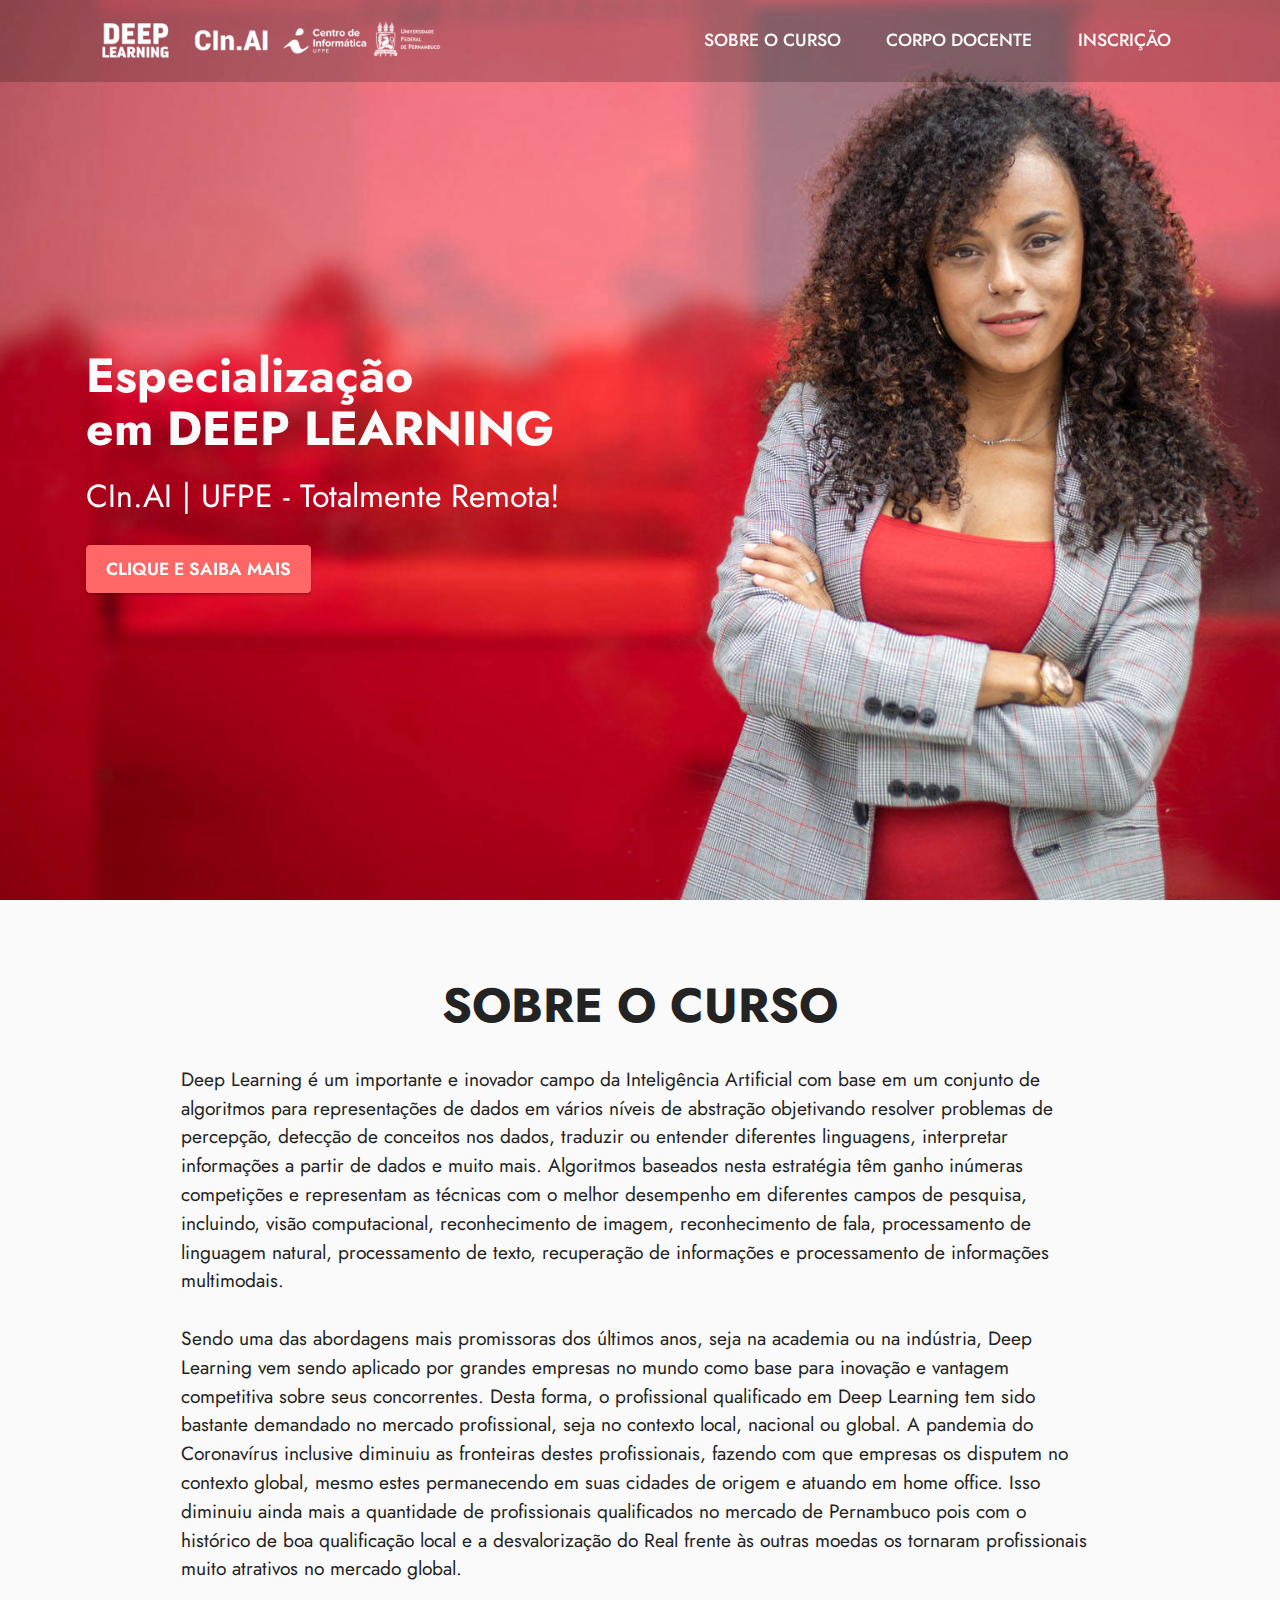
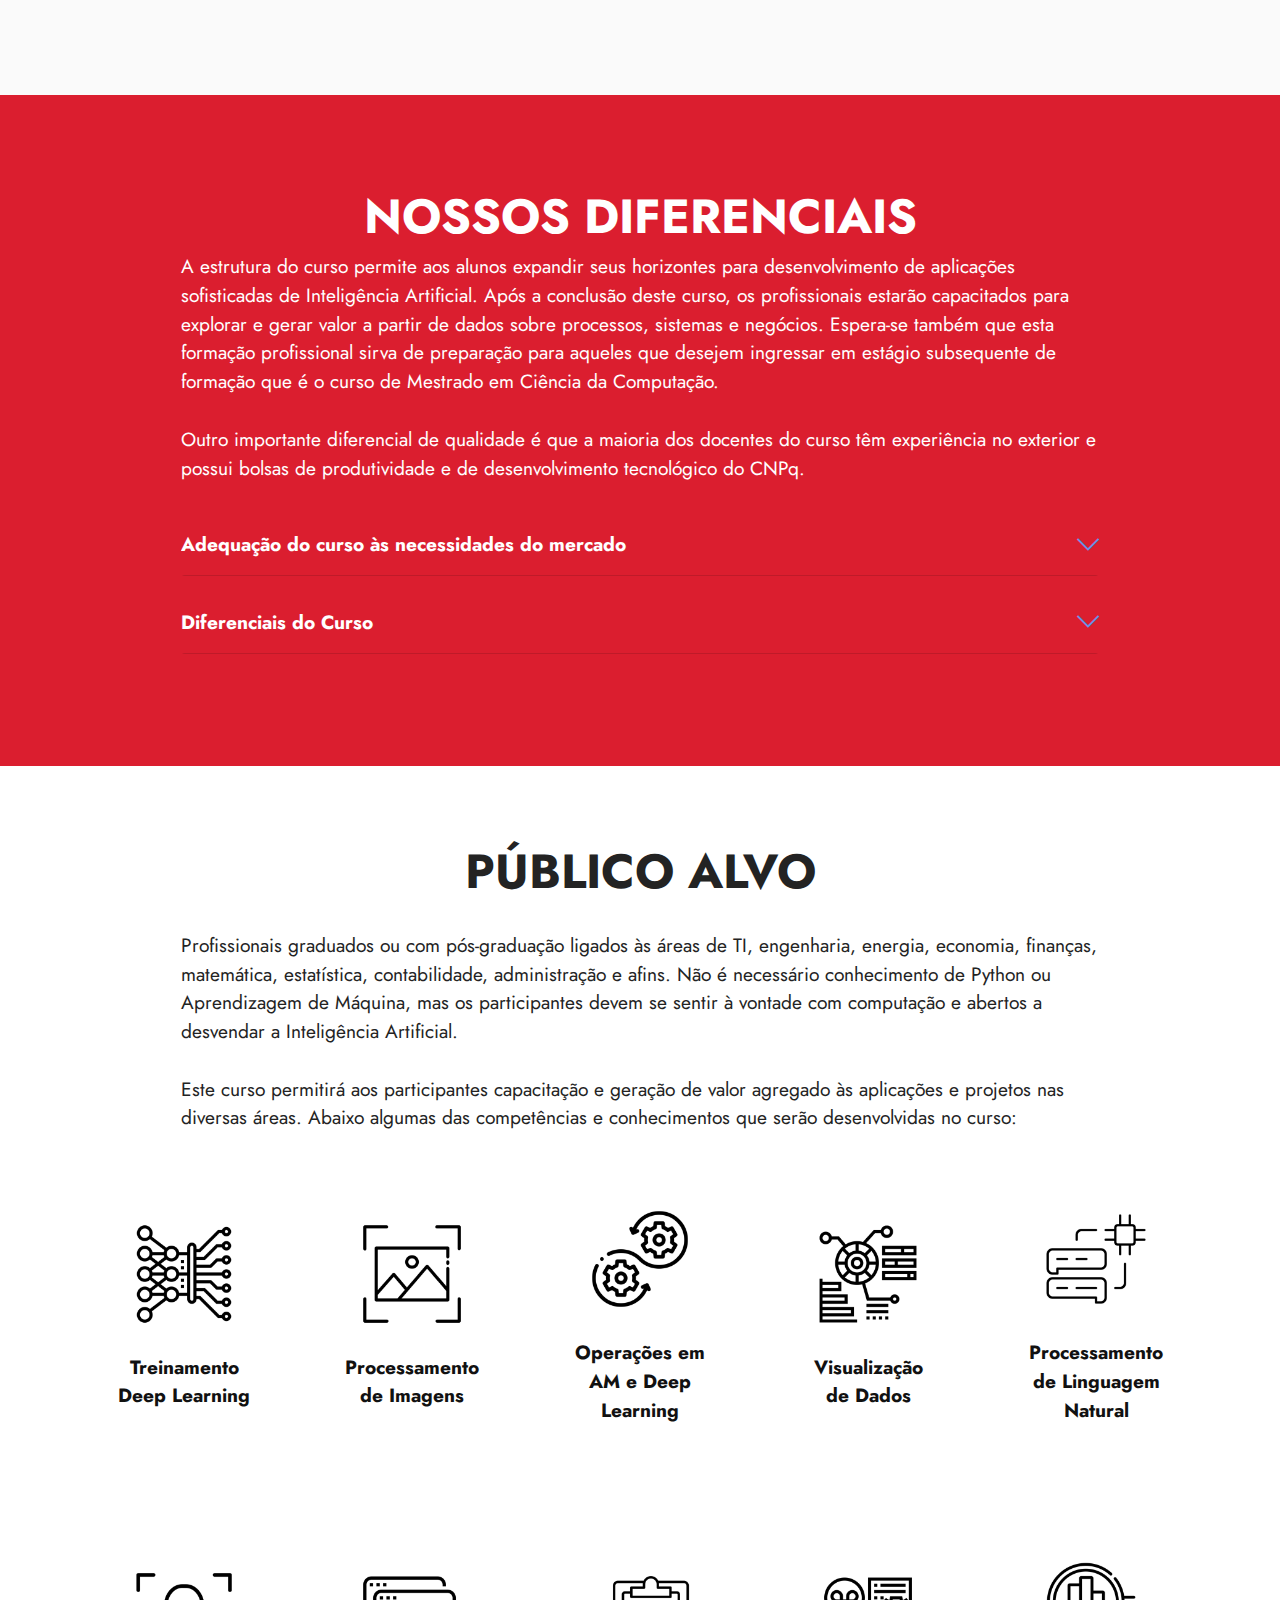
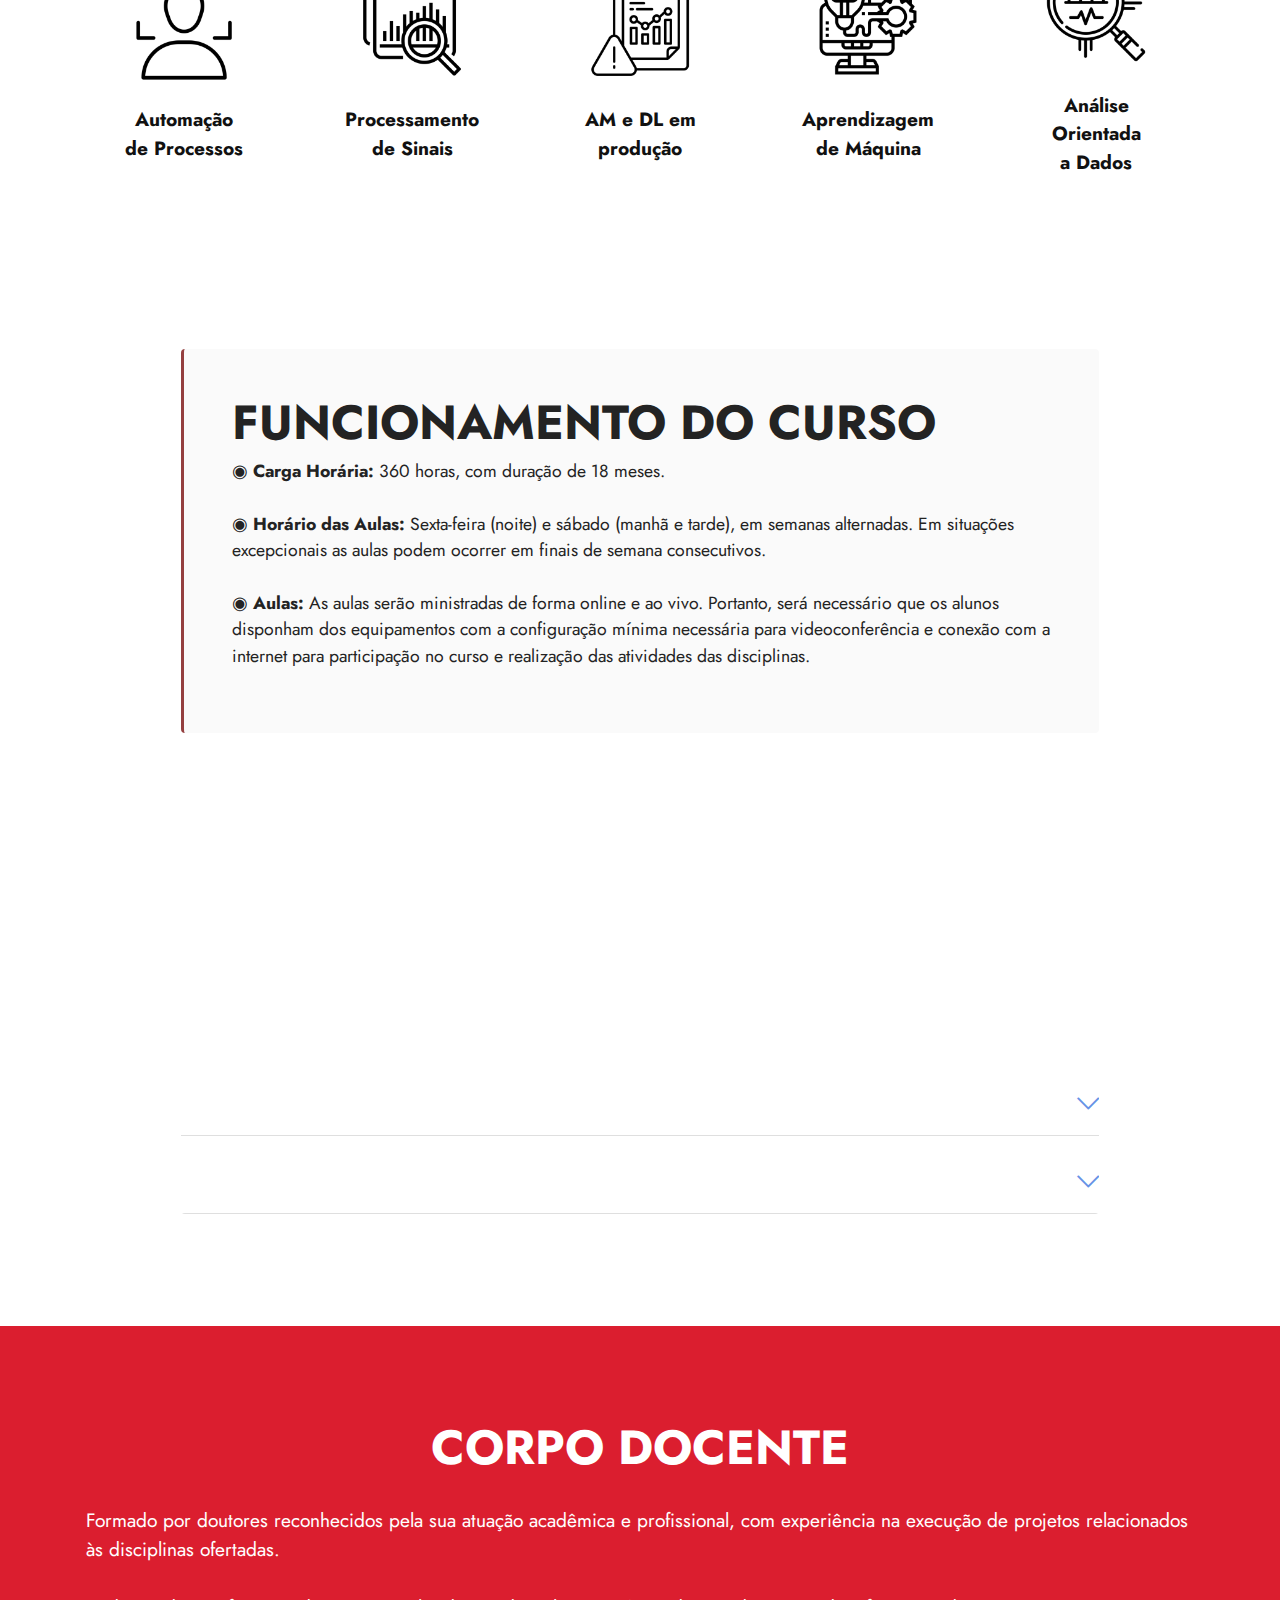
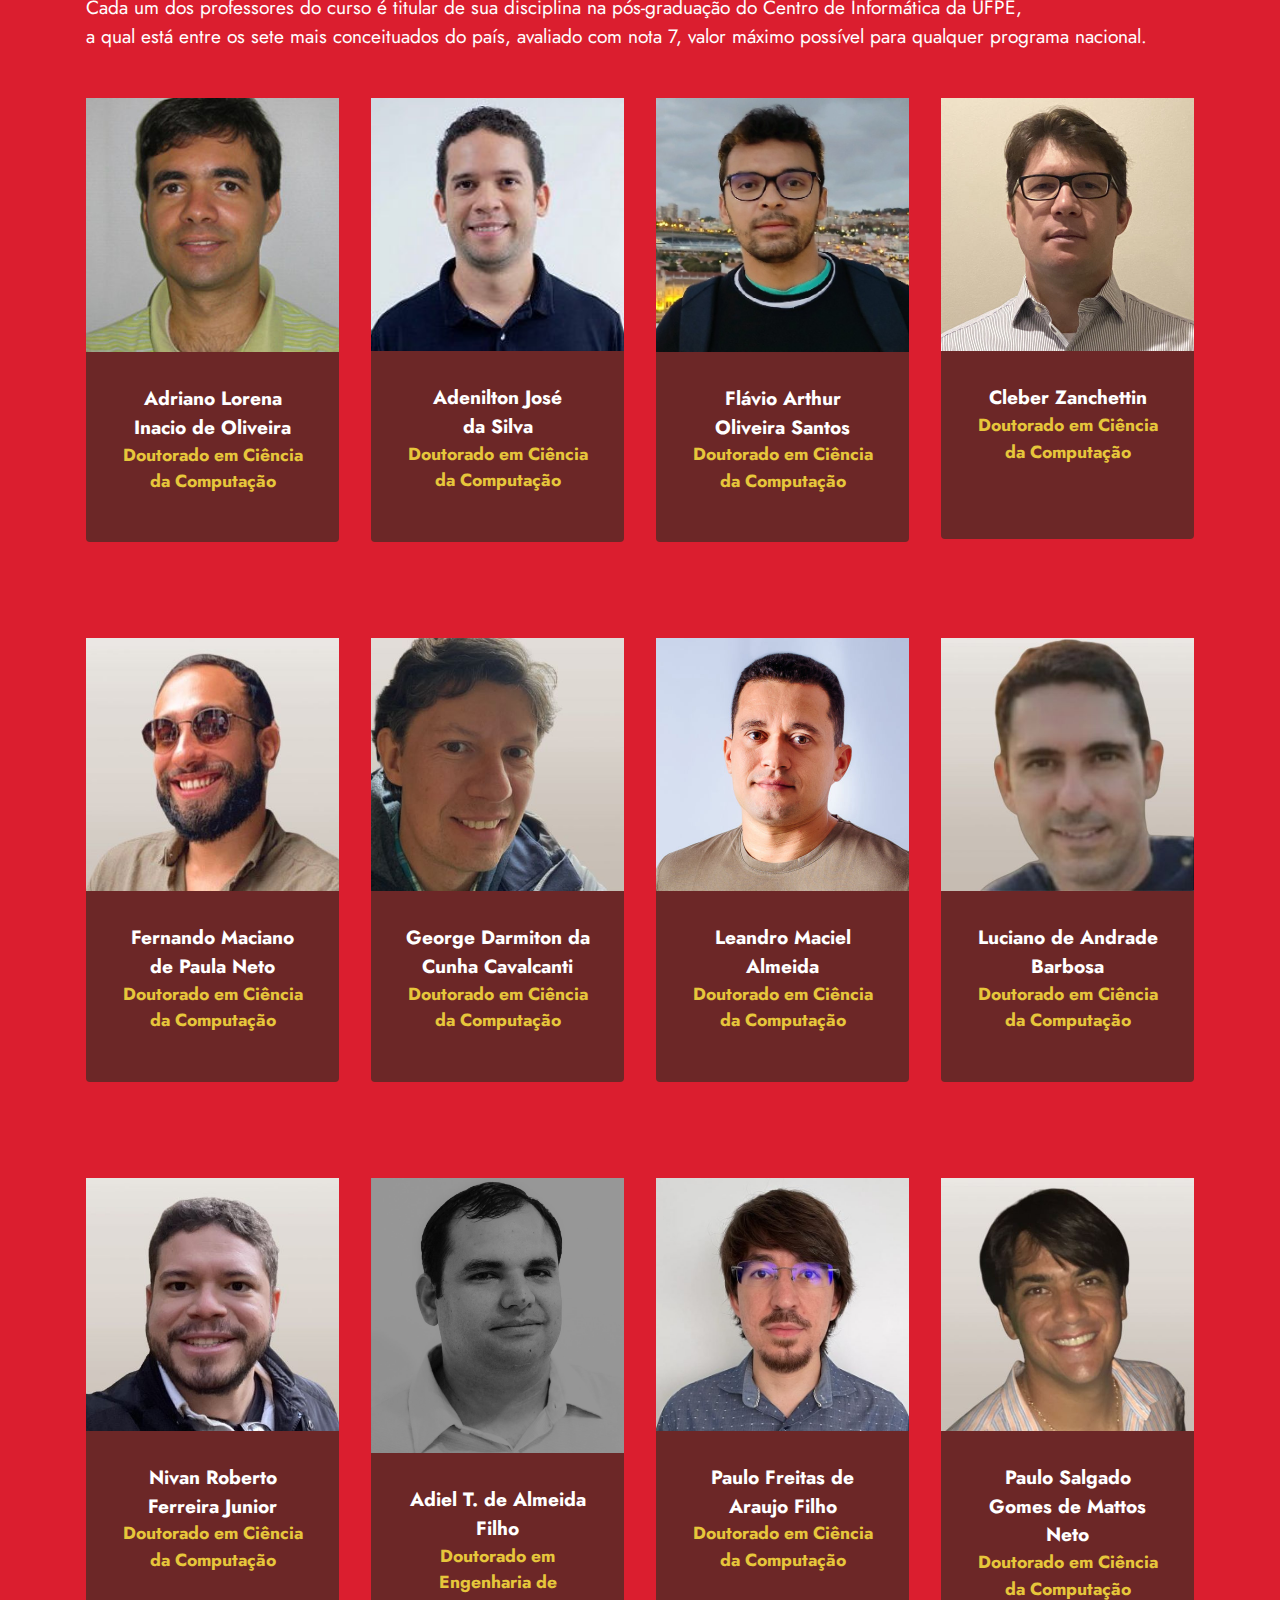
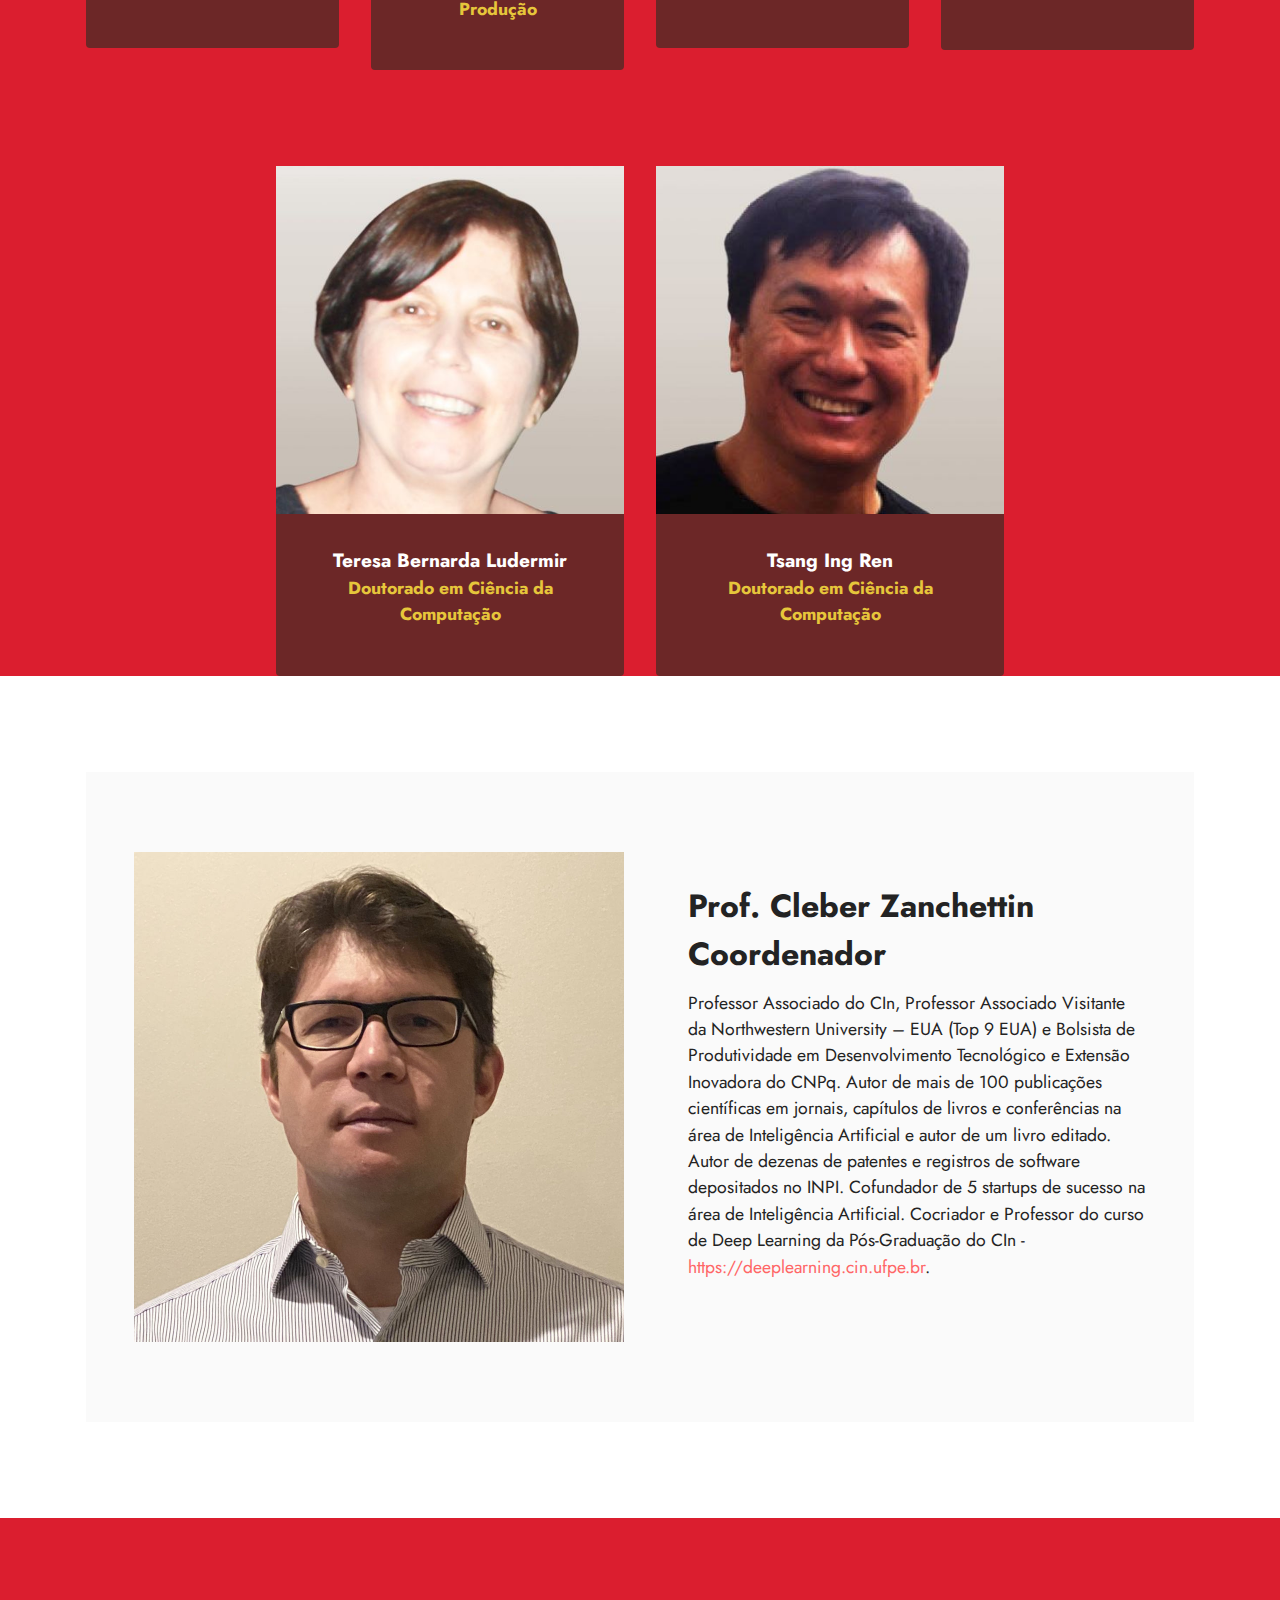
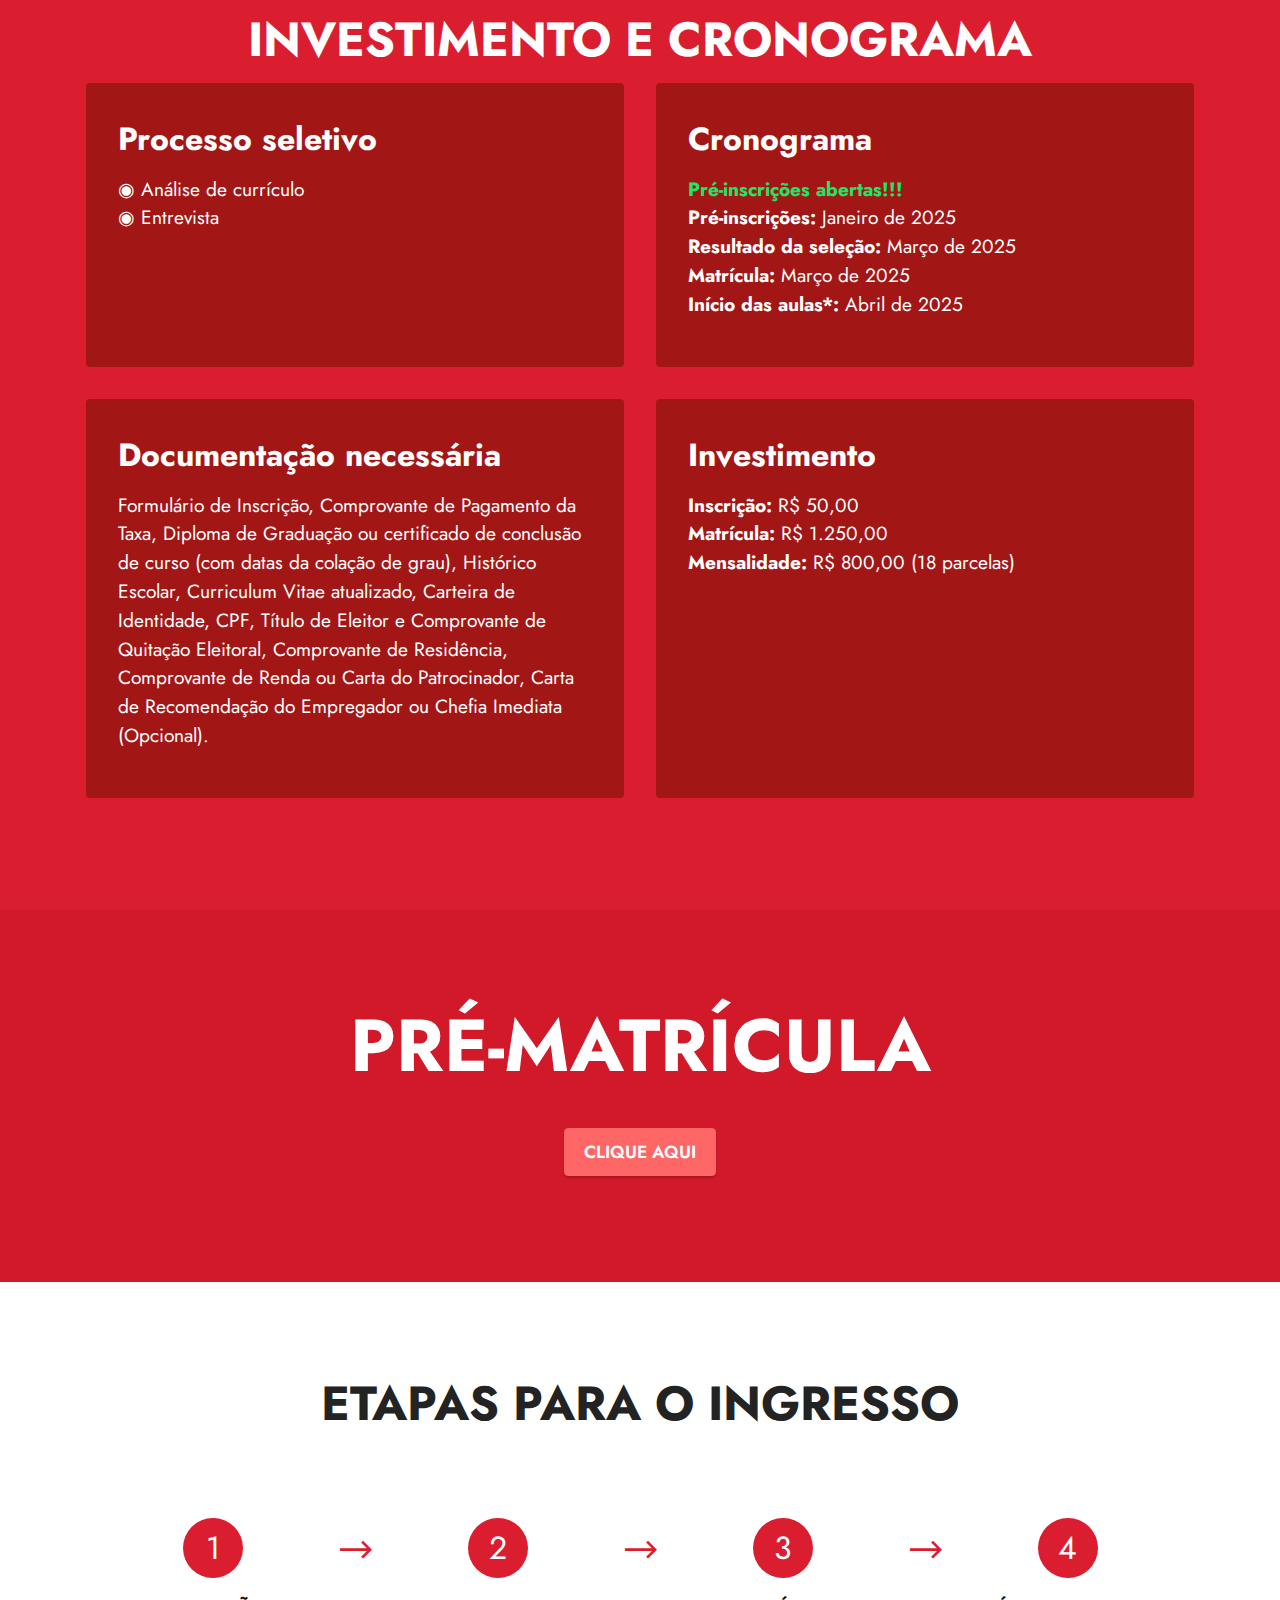
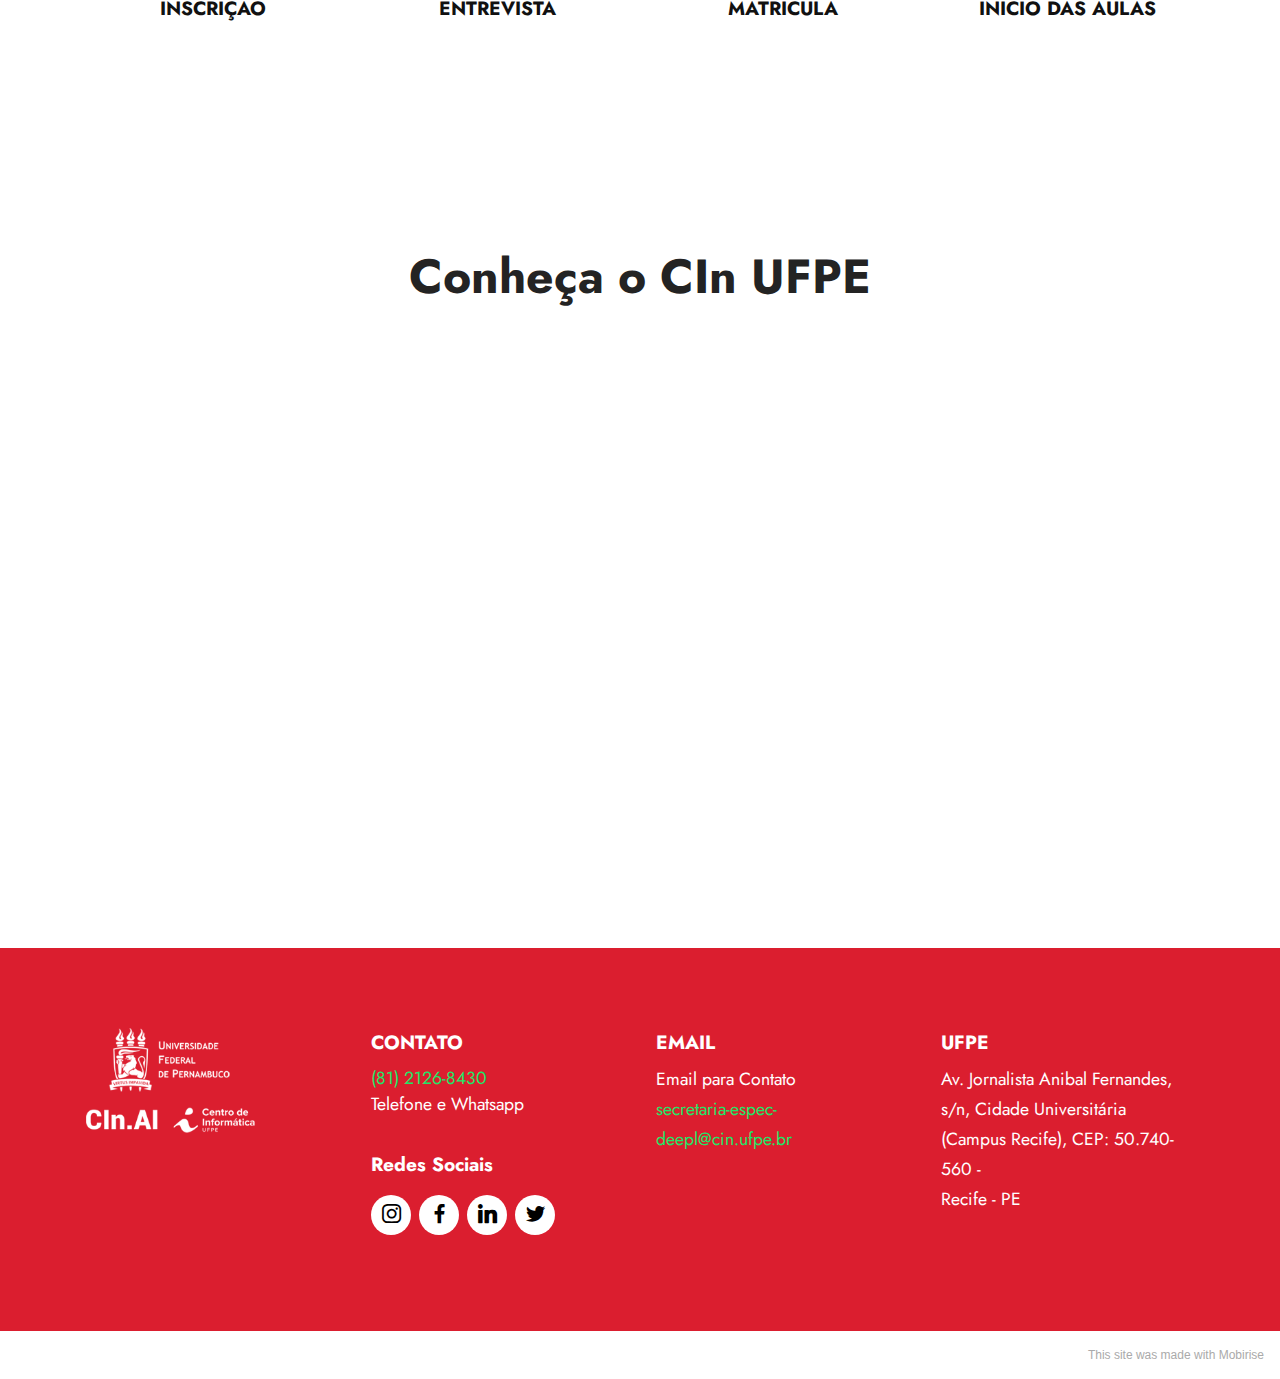
==== commit 09fe4ba4: "Atualização foto Adiel" ====
--- a/index.html
+++ b/index.html
@@ -568,7 +568,7 @@
             <div class="col-sm-6 col-lg-3">
                 <div class="card-wrap">
                     <div class="image-wrap">
-                        <img src="assets/images/Adiel-925x1280.jpg" alt="">
+                        <img src="assets/images/Adiel-925x1008.jpg" alt="">
                     </div>
                     <div class="content-wrap">
                         <h5 class="mbr-section-title card-title mbr-fonts-style align-center m-0 display-7"><strong>Adiel T. de Almeida Filho</strong></h5>
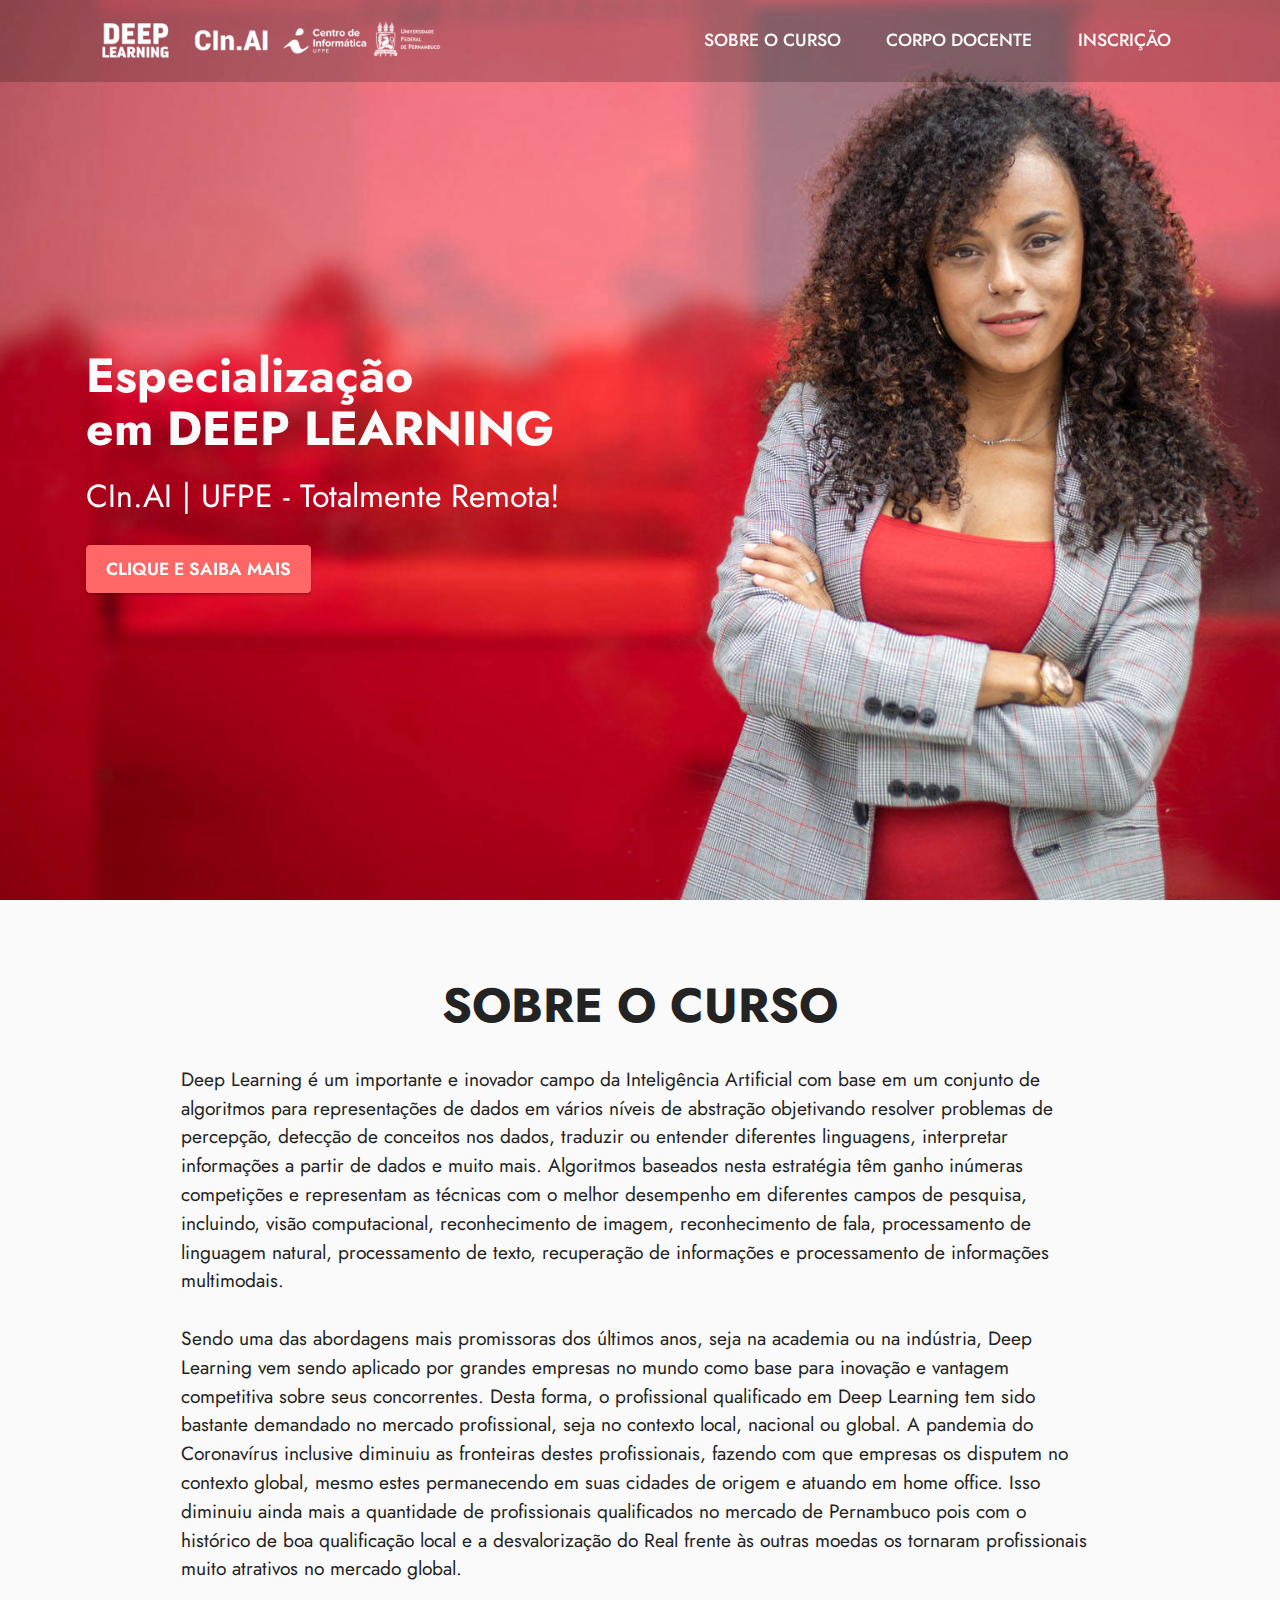
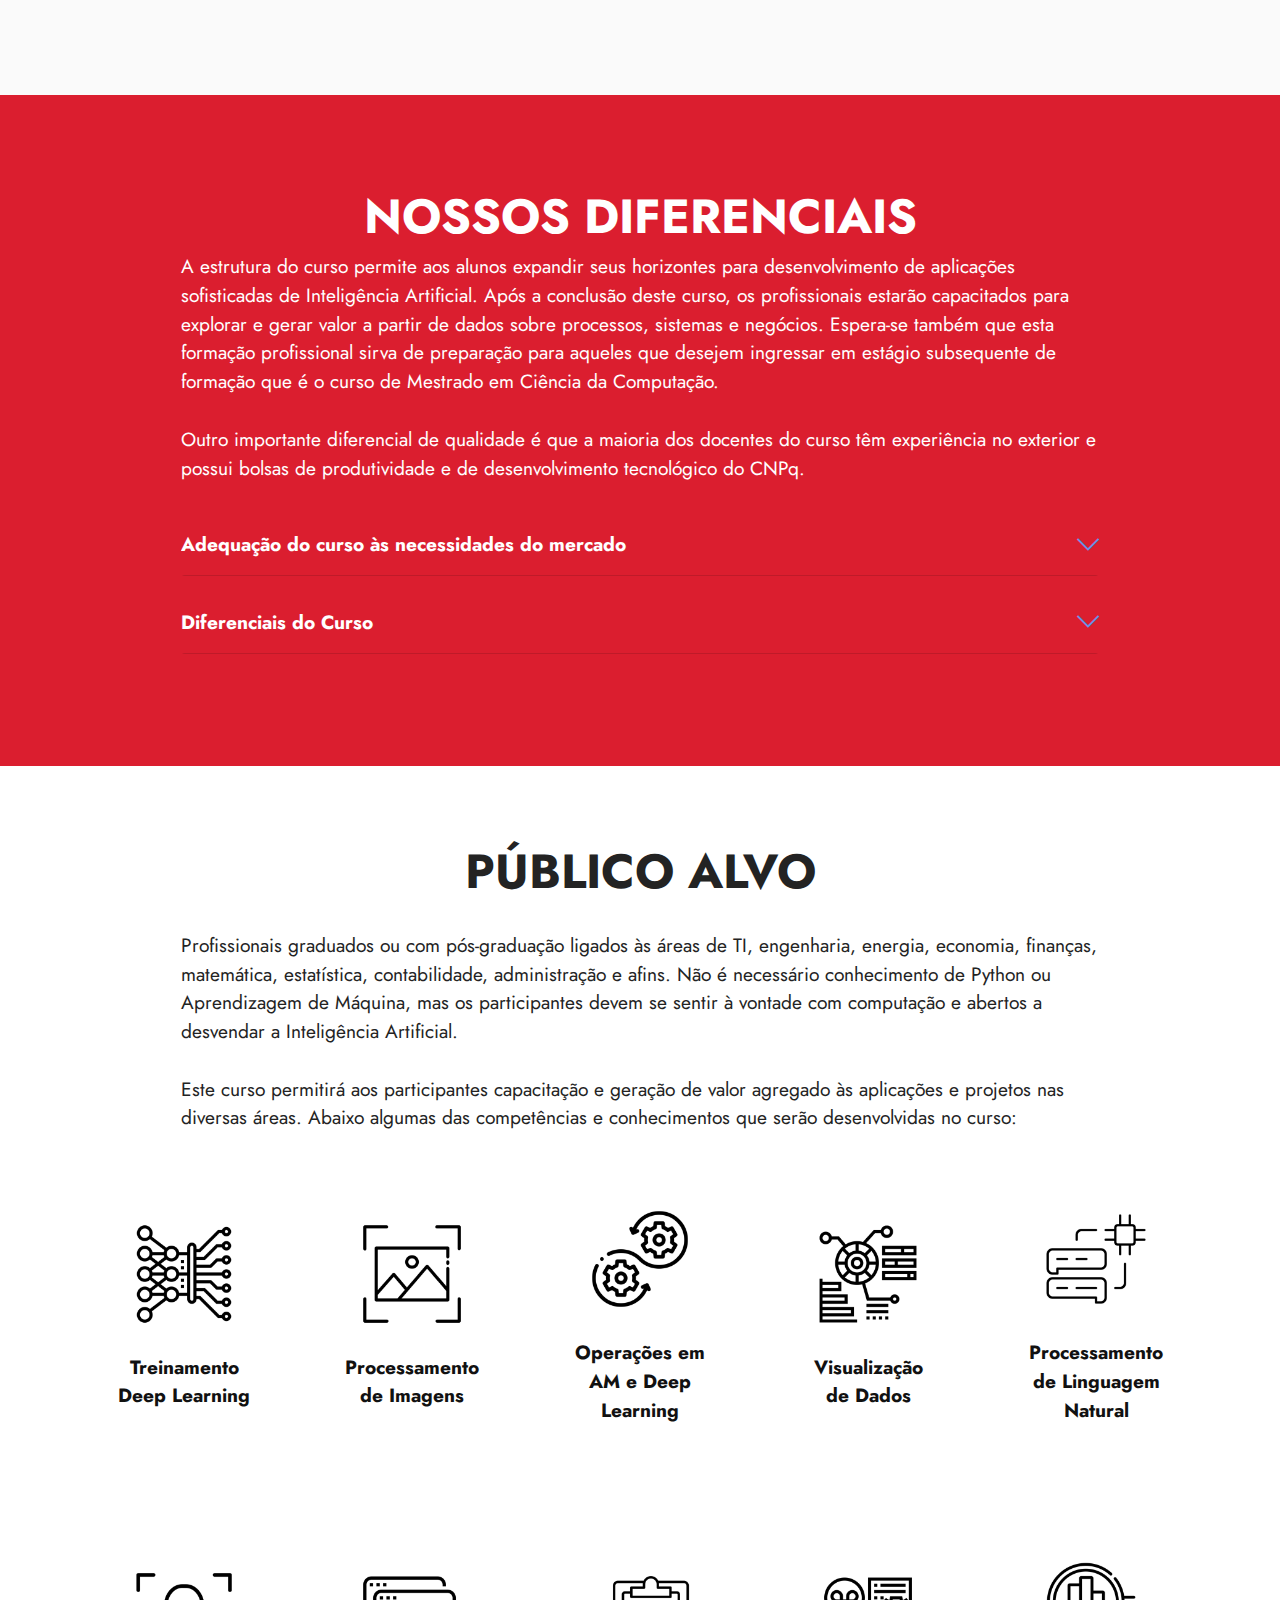
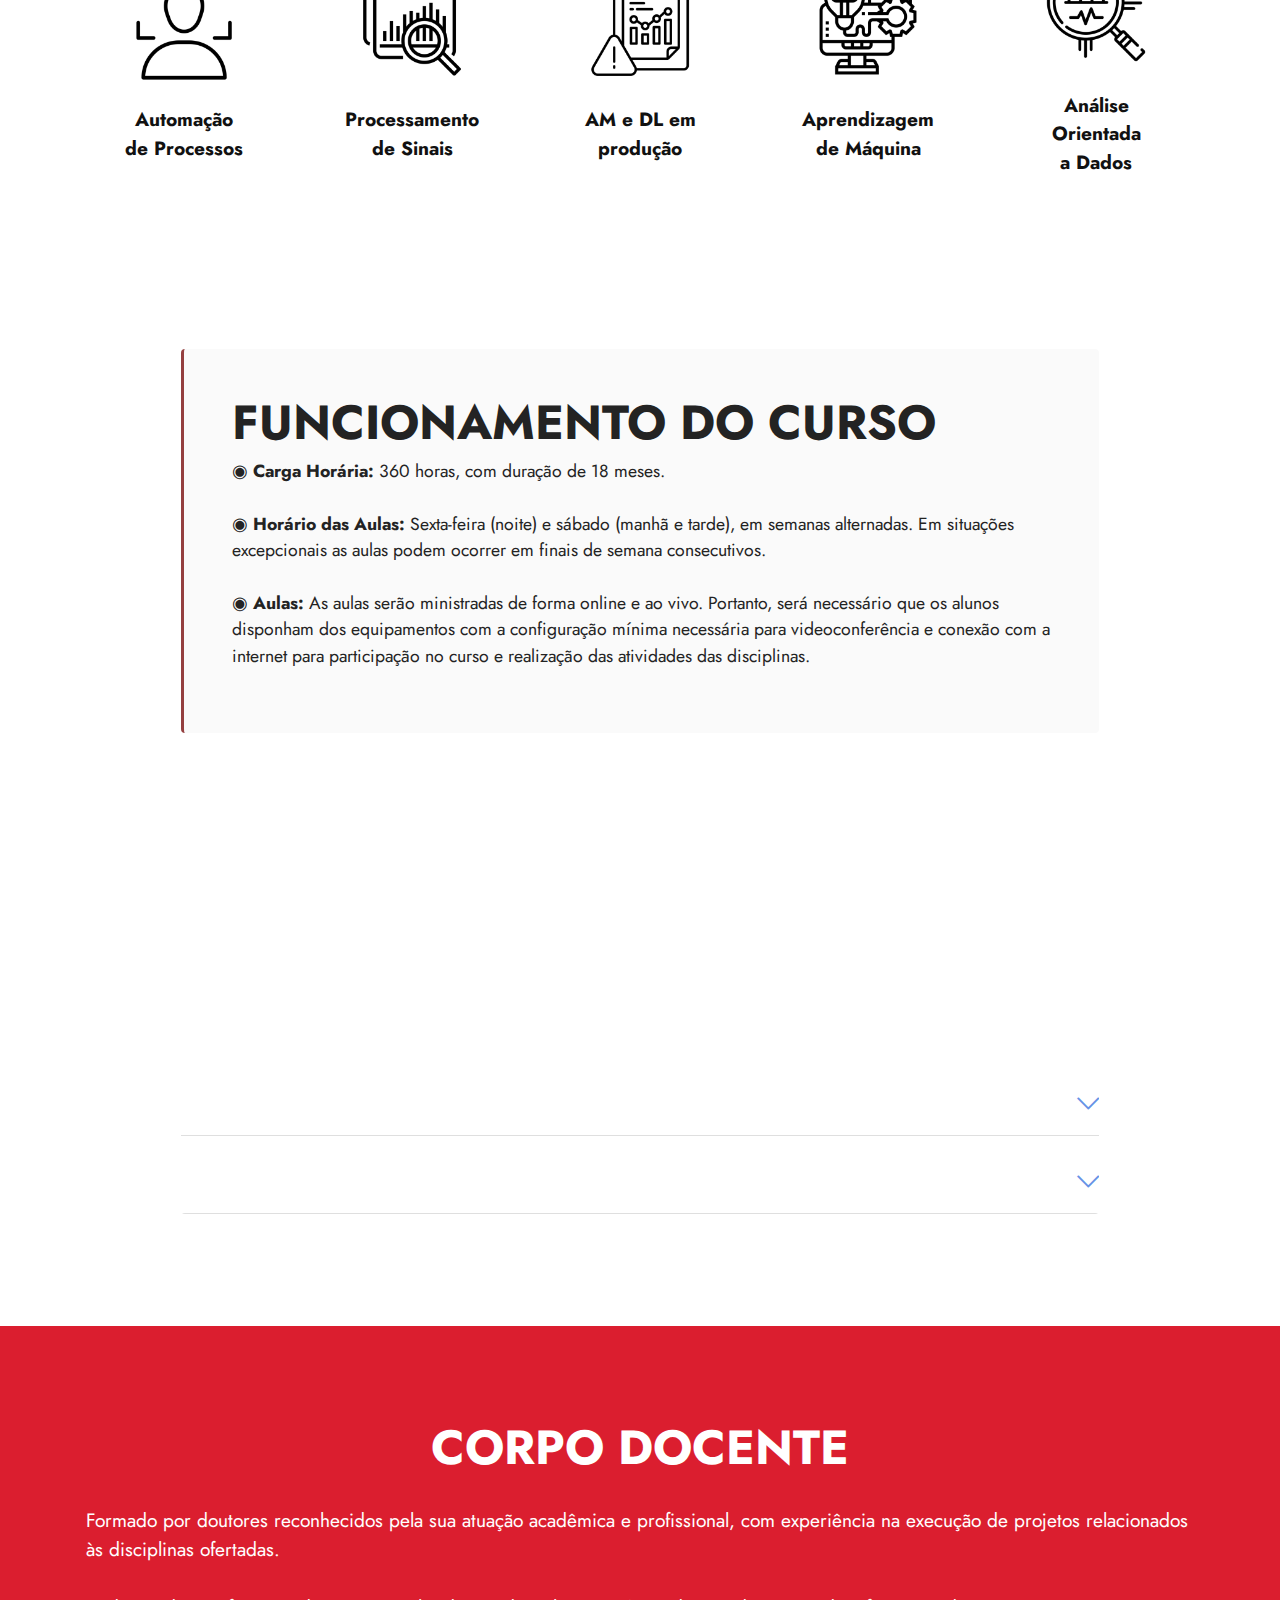
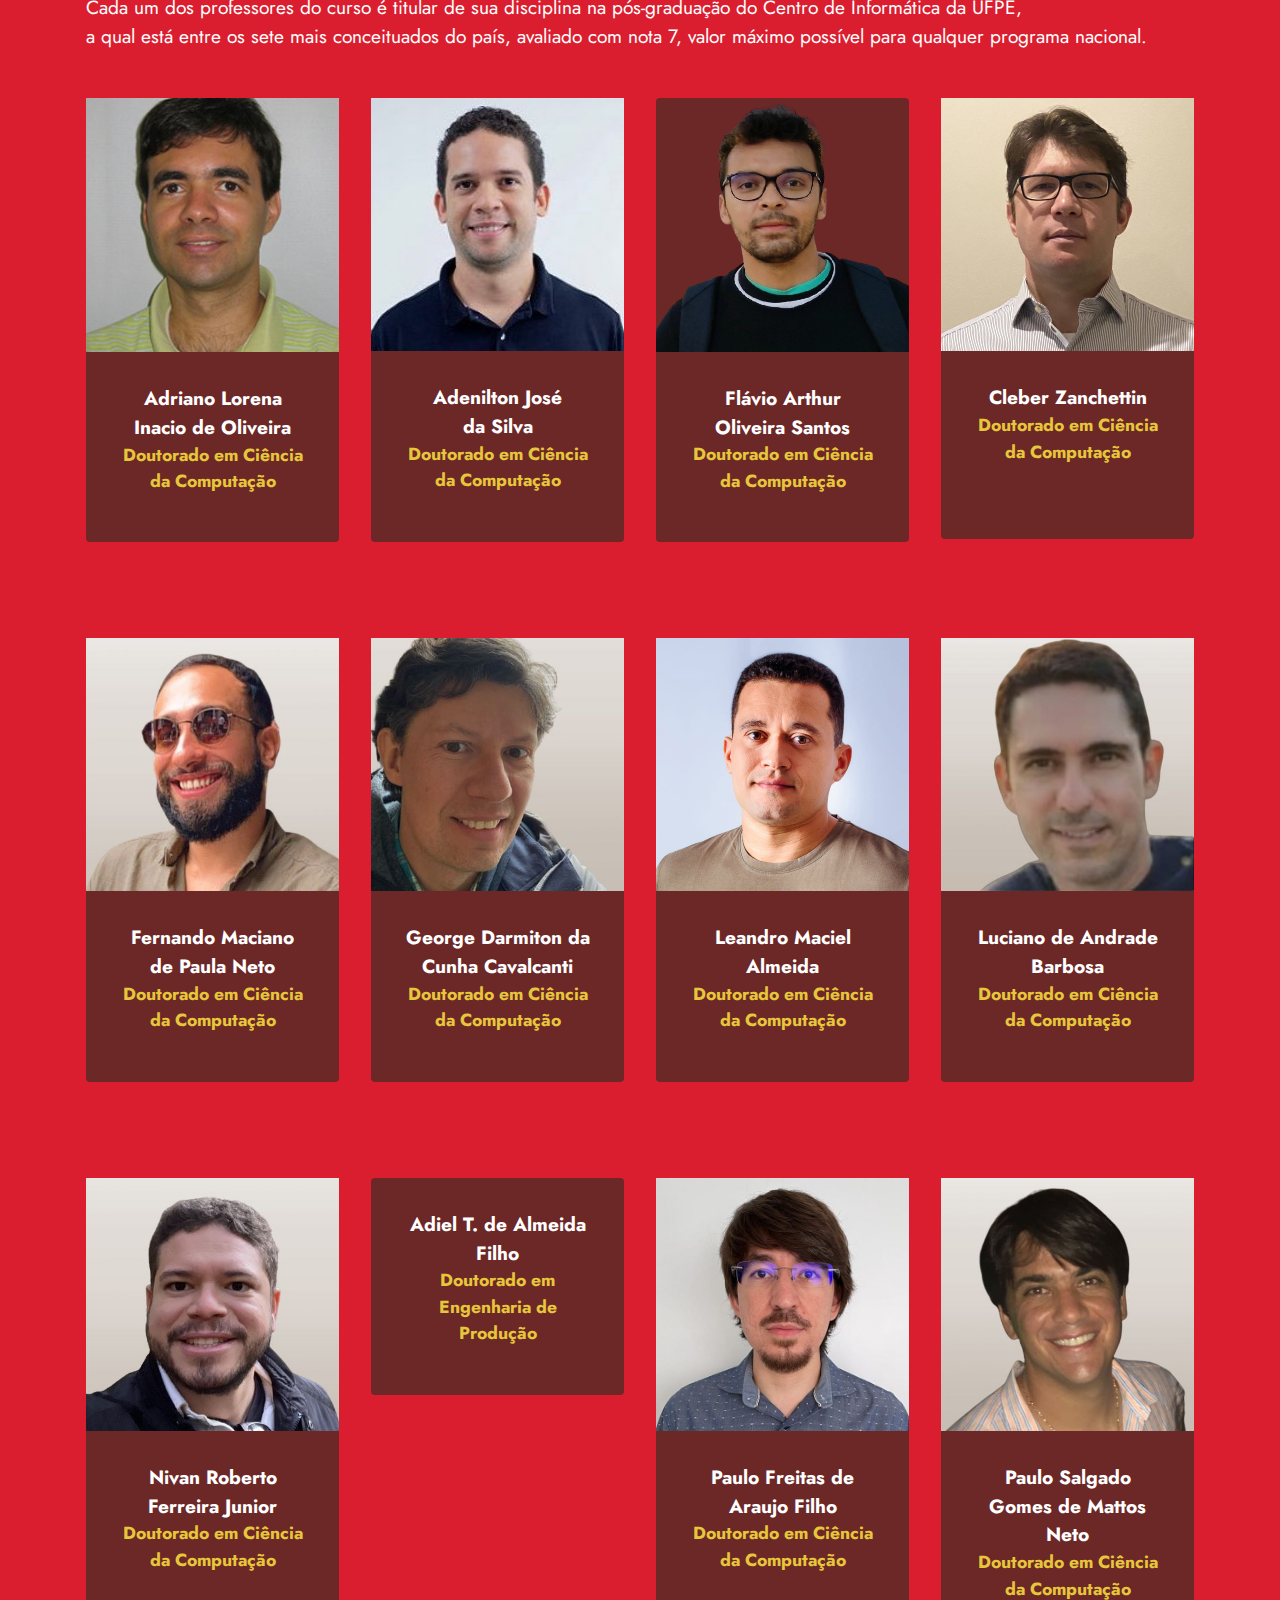
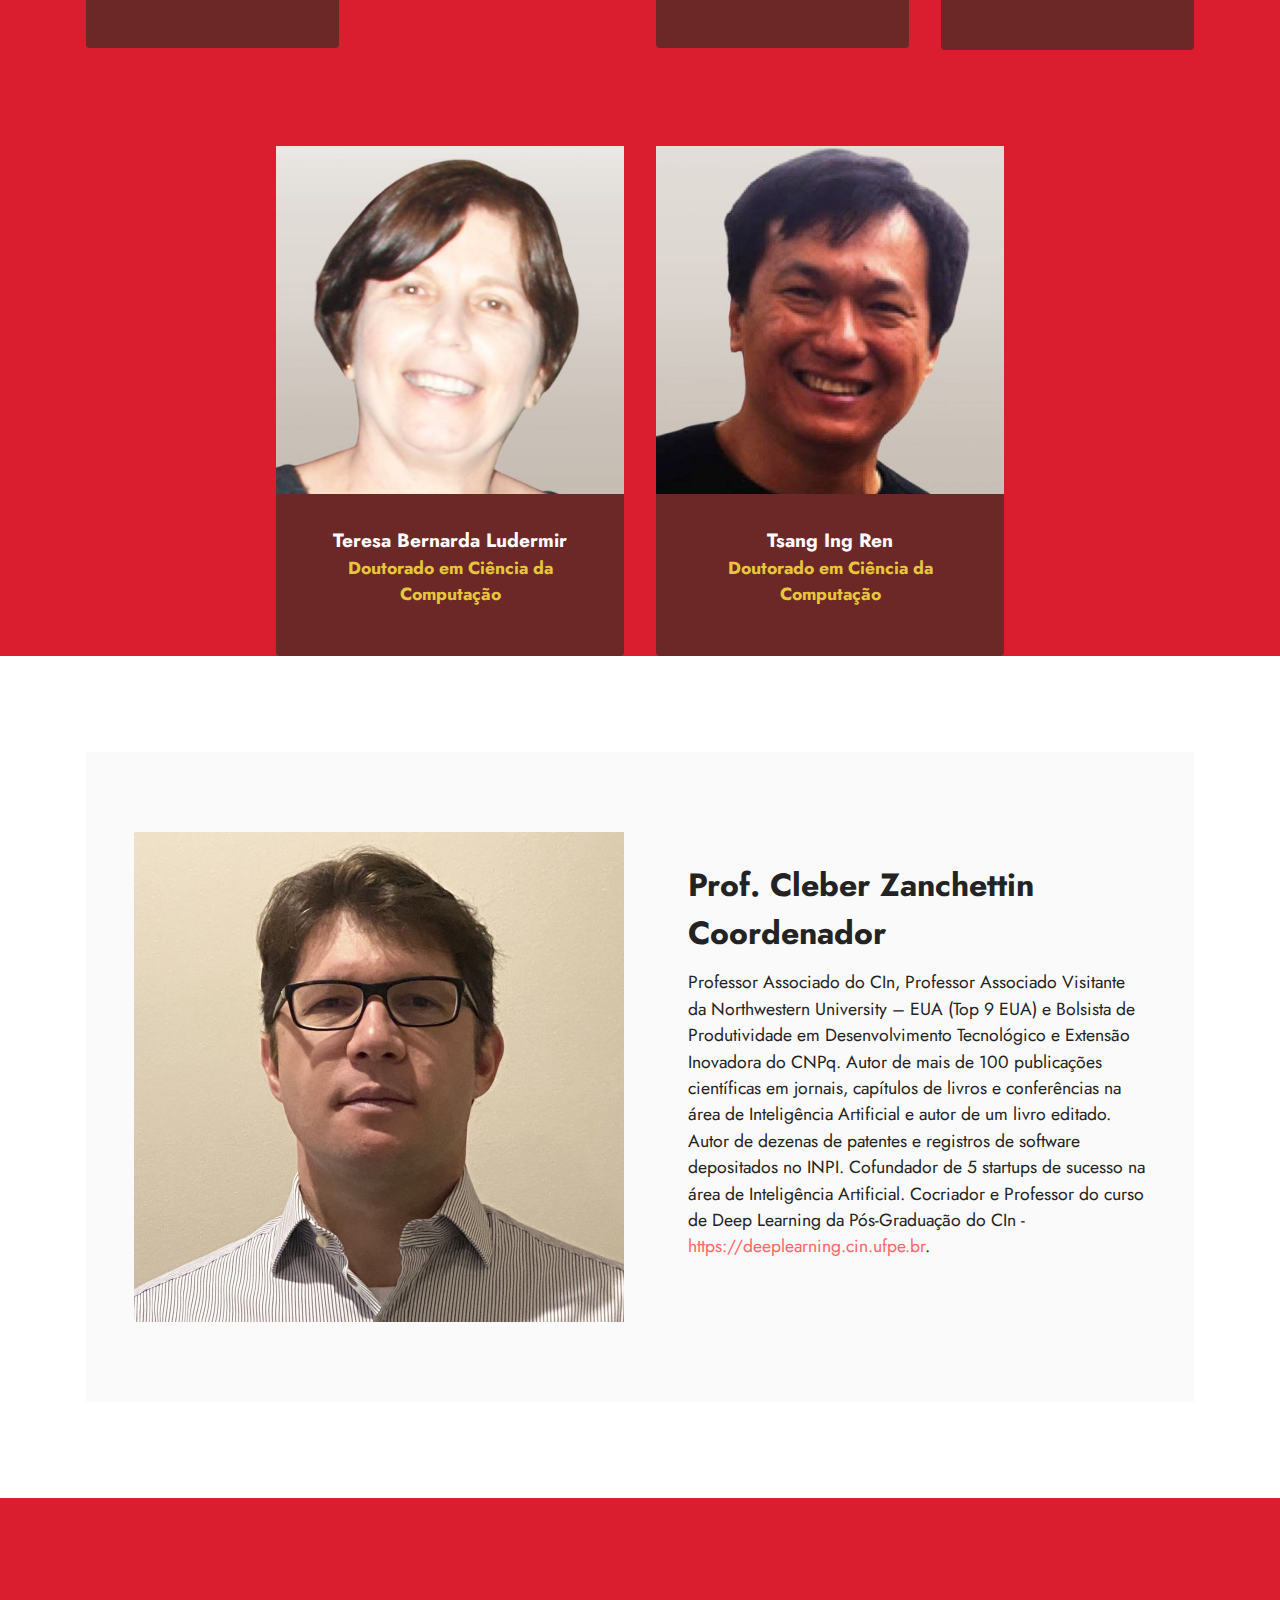
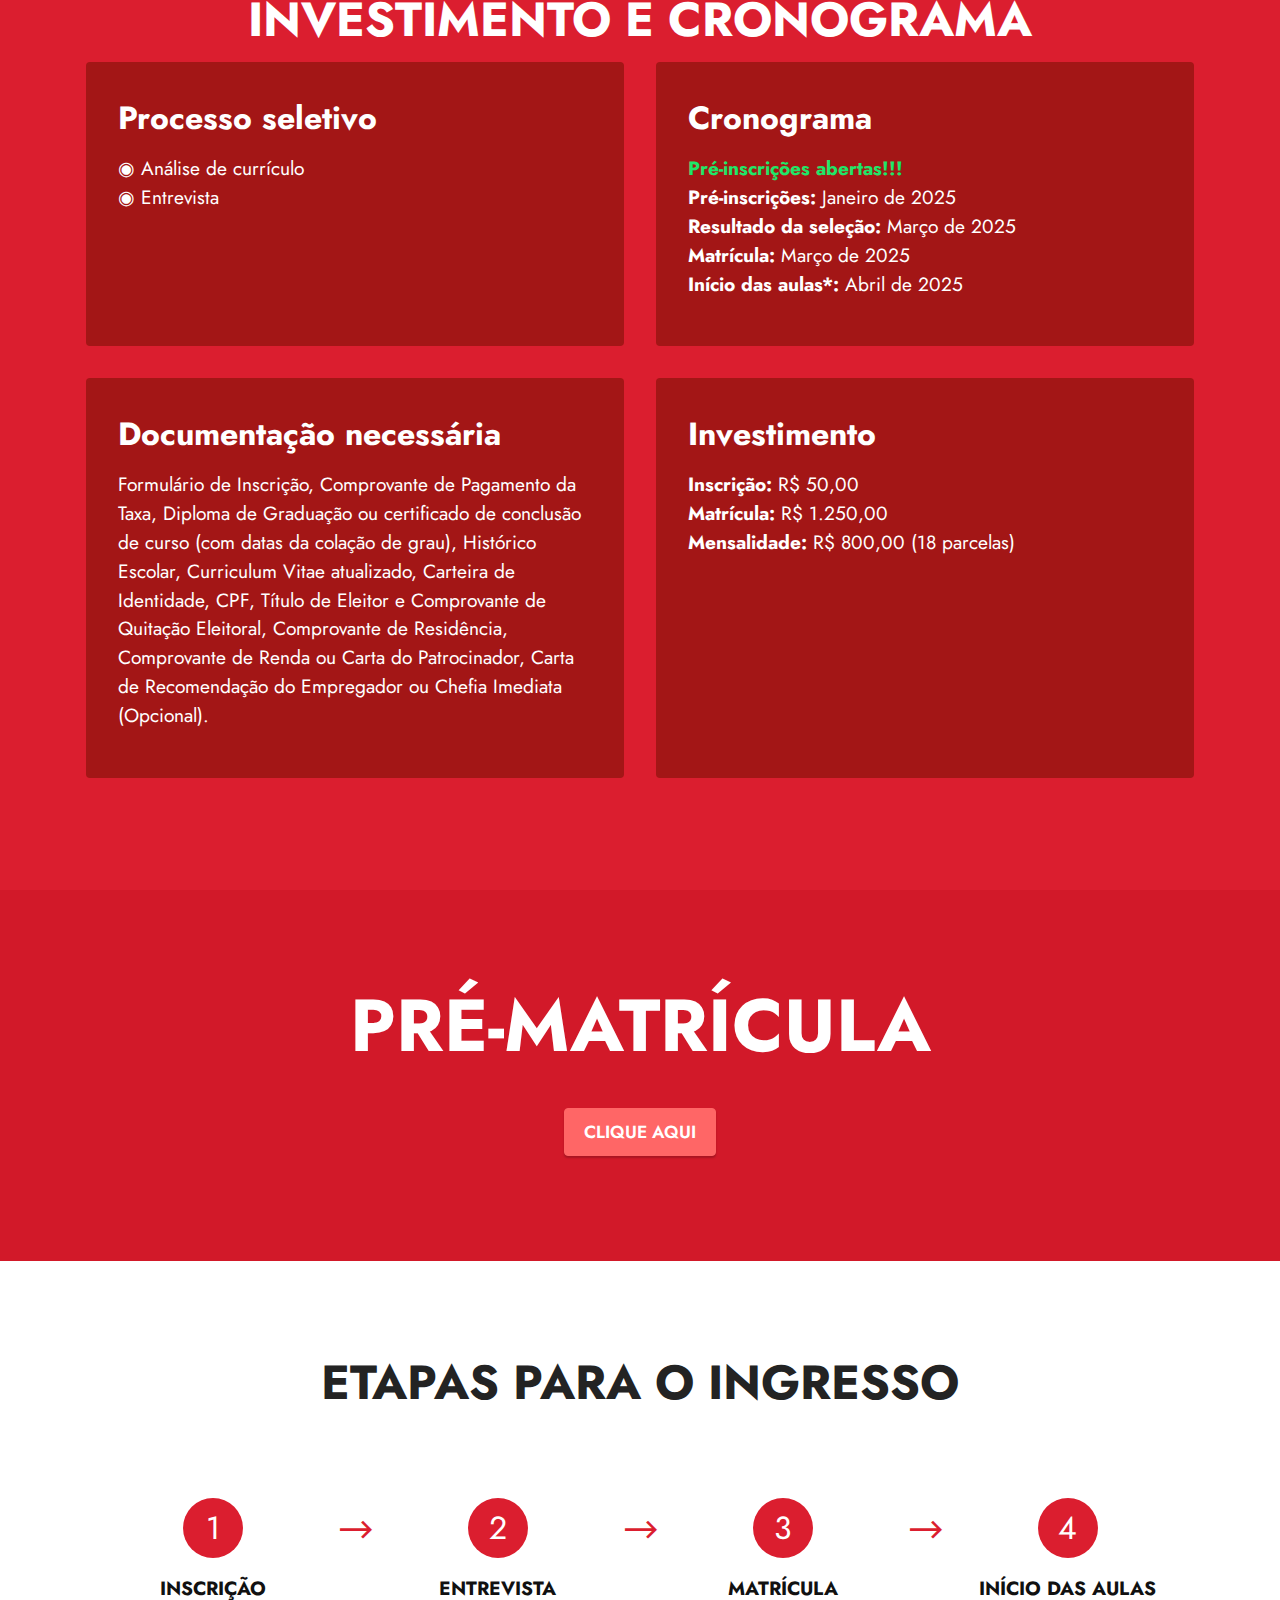
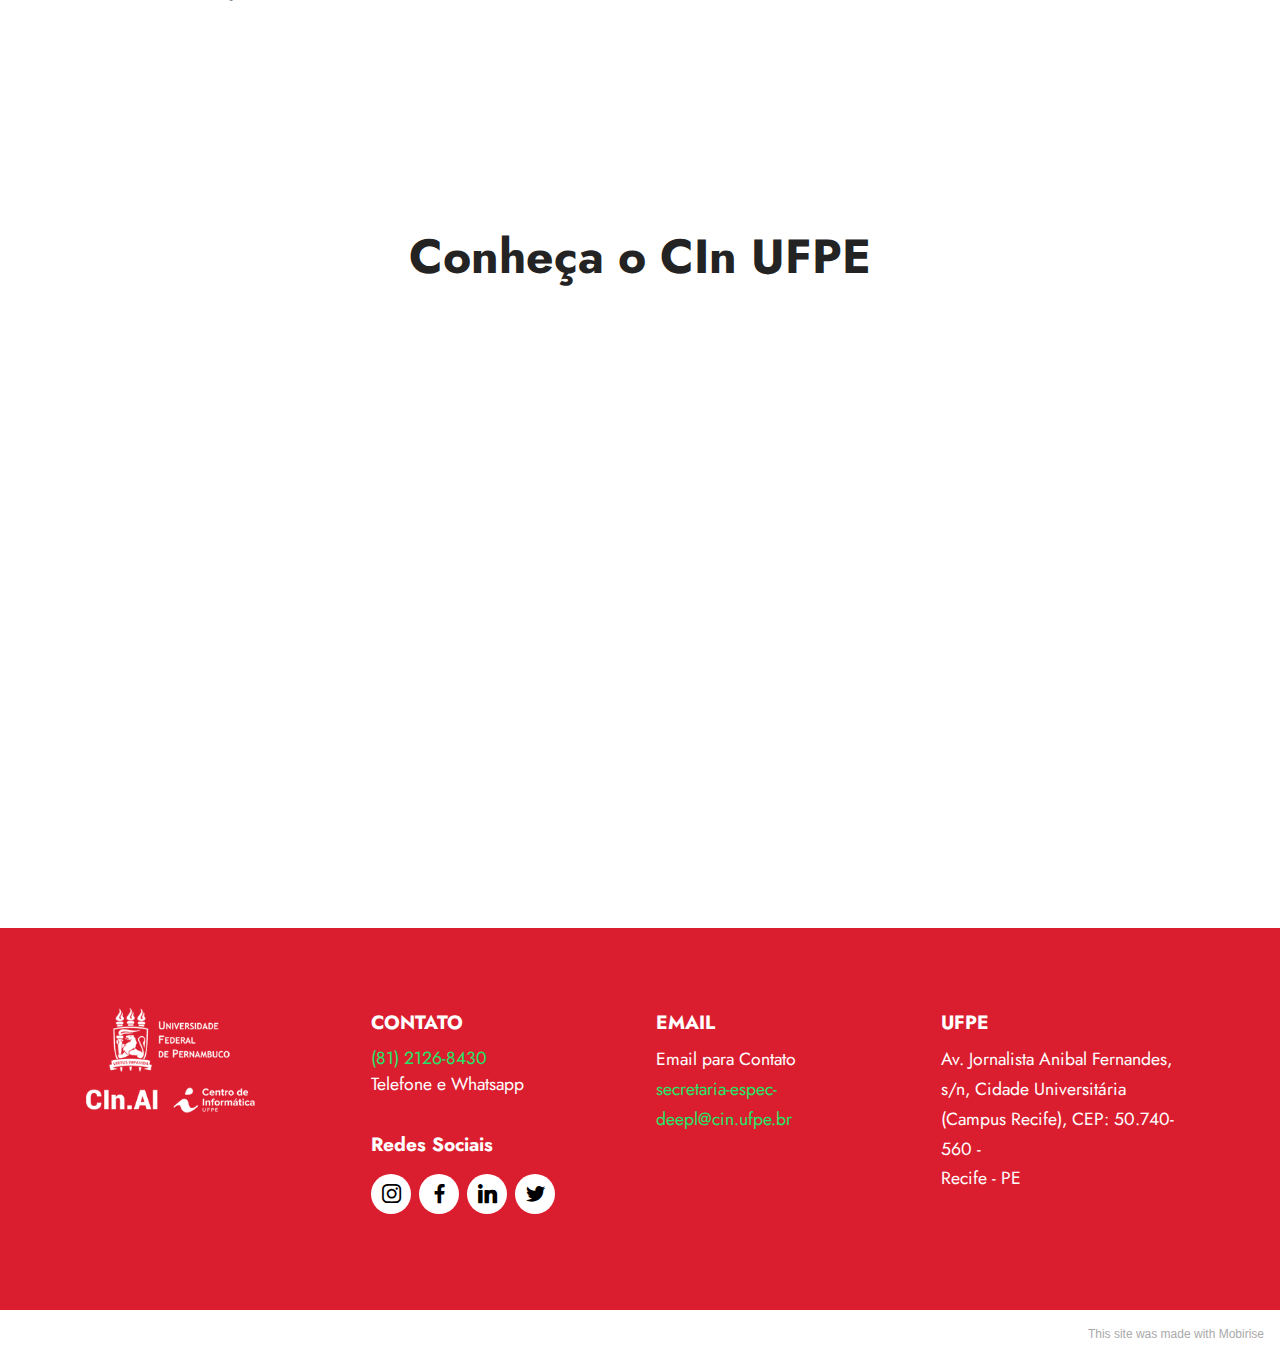
==== commit 42162e28: "Atualização fotos Flavio e Adiel" ====
--- a/index.html
+++ b/index.html
@@ -440,7 +440,7 @@
             <div class="col-sm-6 col-lg-3">
                 <div class="card-wrap">
                     <div class="image-wrap">
-                        <img src="assets/images/Flavio-562x563.jpeg" alt="">
+                        <img src="assets/images/Flavio-562x563.png" alt="">
                     </div>
                     <div class="content-wrap">
                         <h5 class="mbr-section-title card-title mbr-fonts-style align-center m-0 display-7"><strong>Flávio Arthur Oliveira Santos</strong></h5>
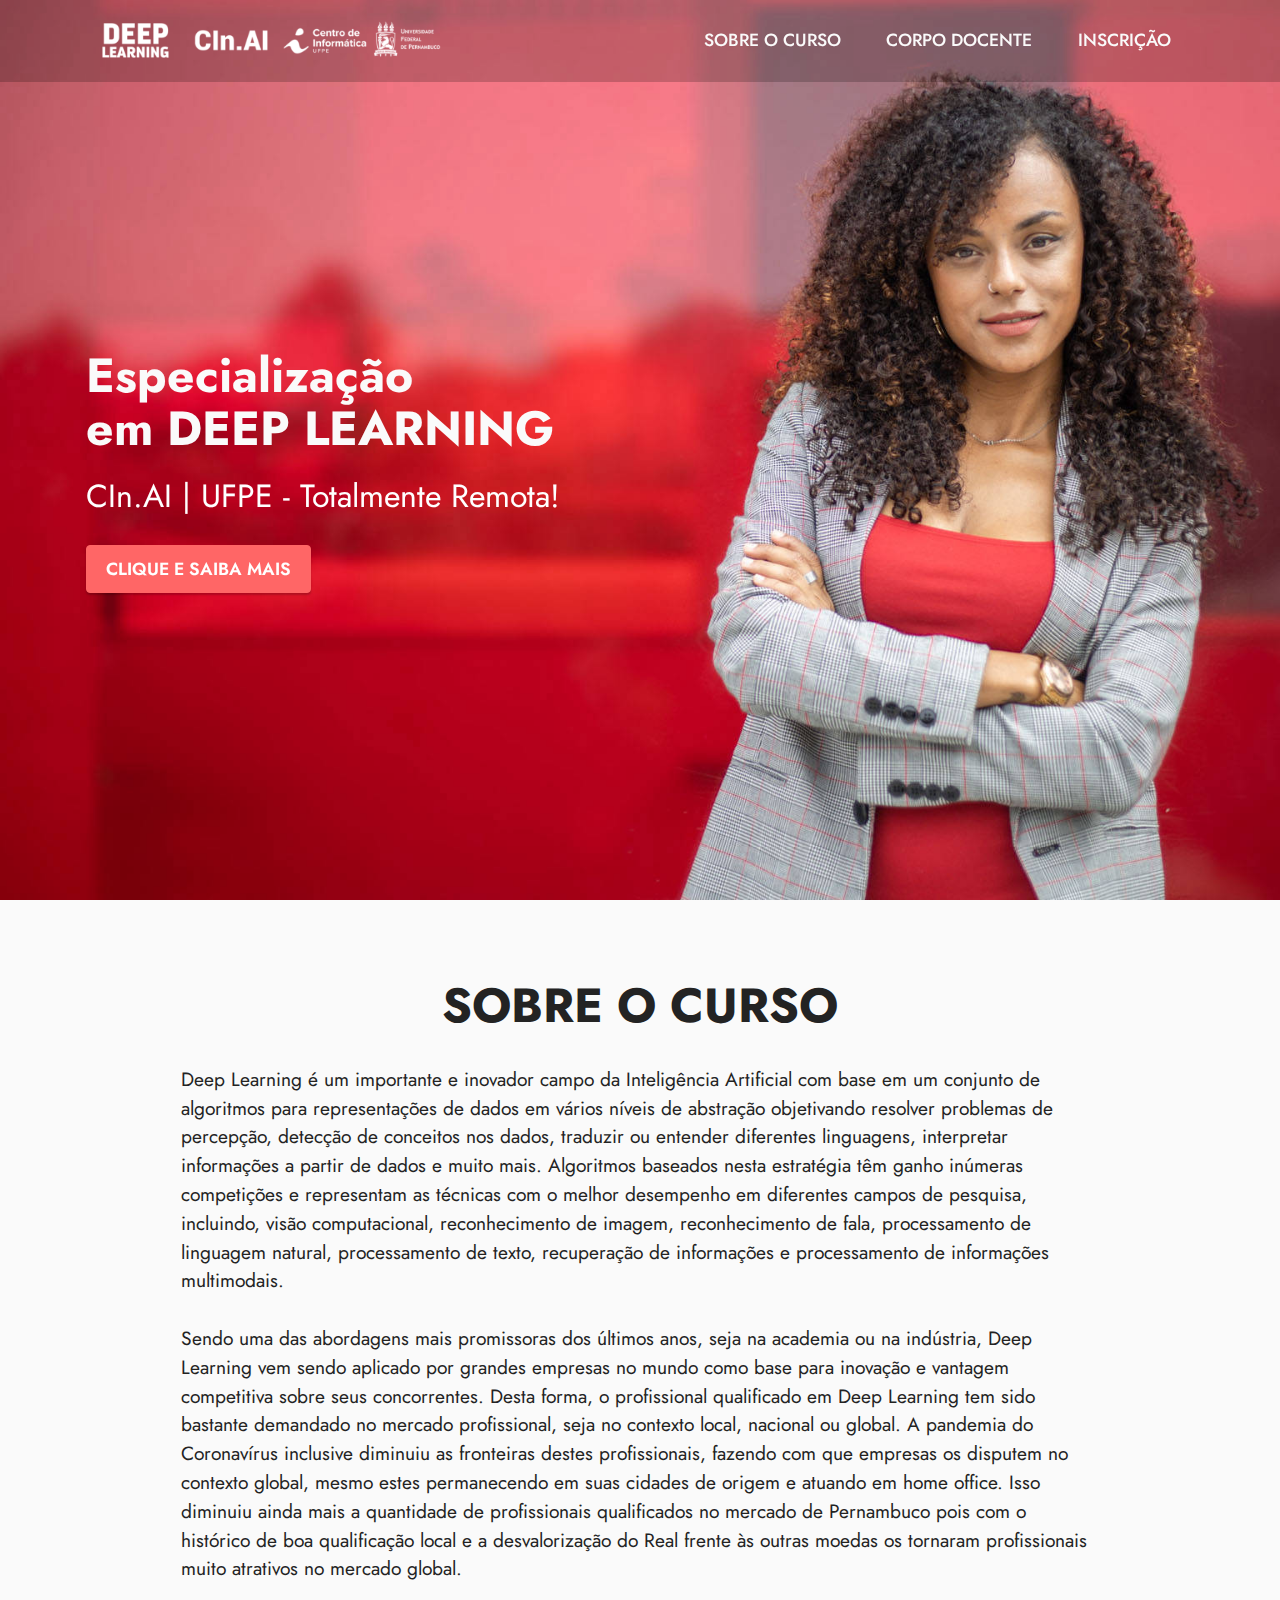
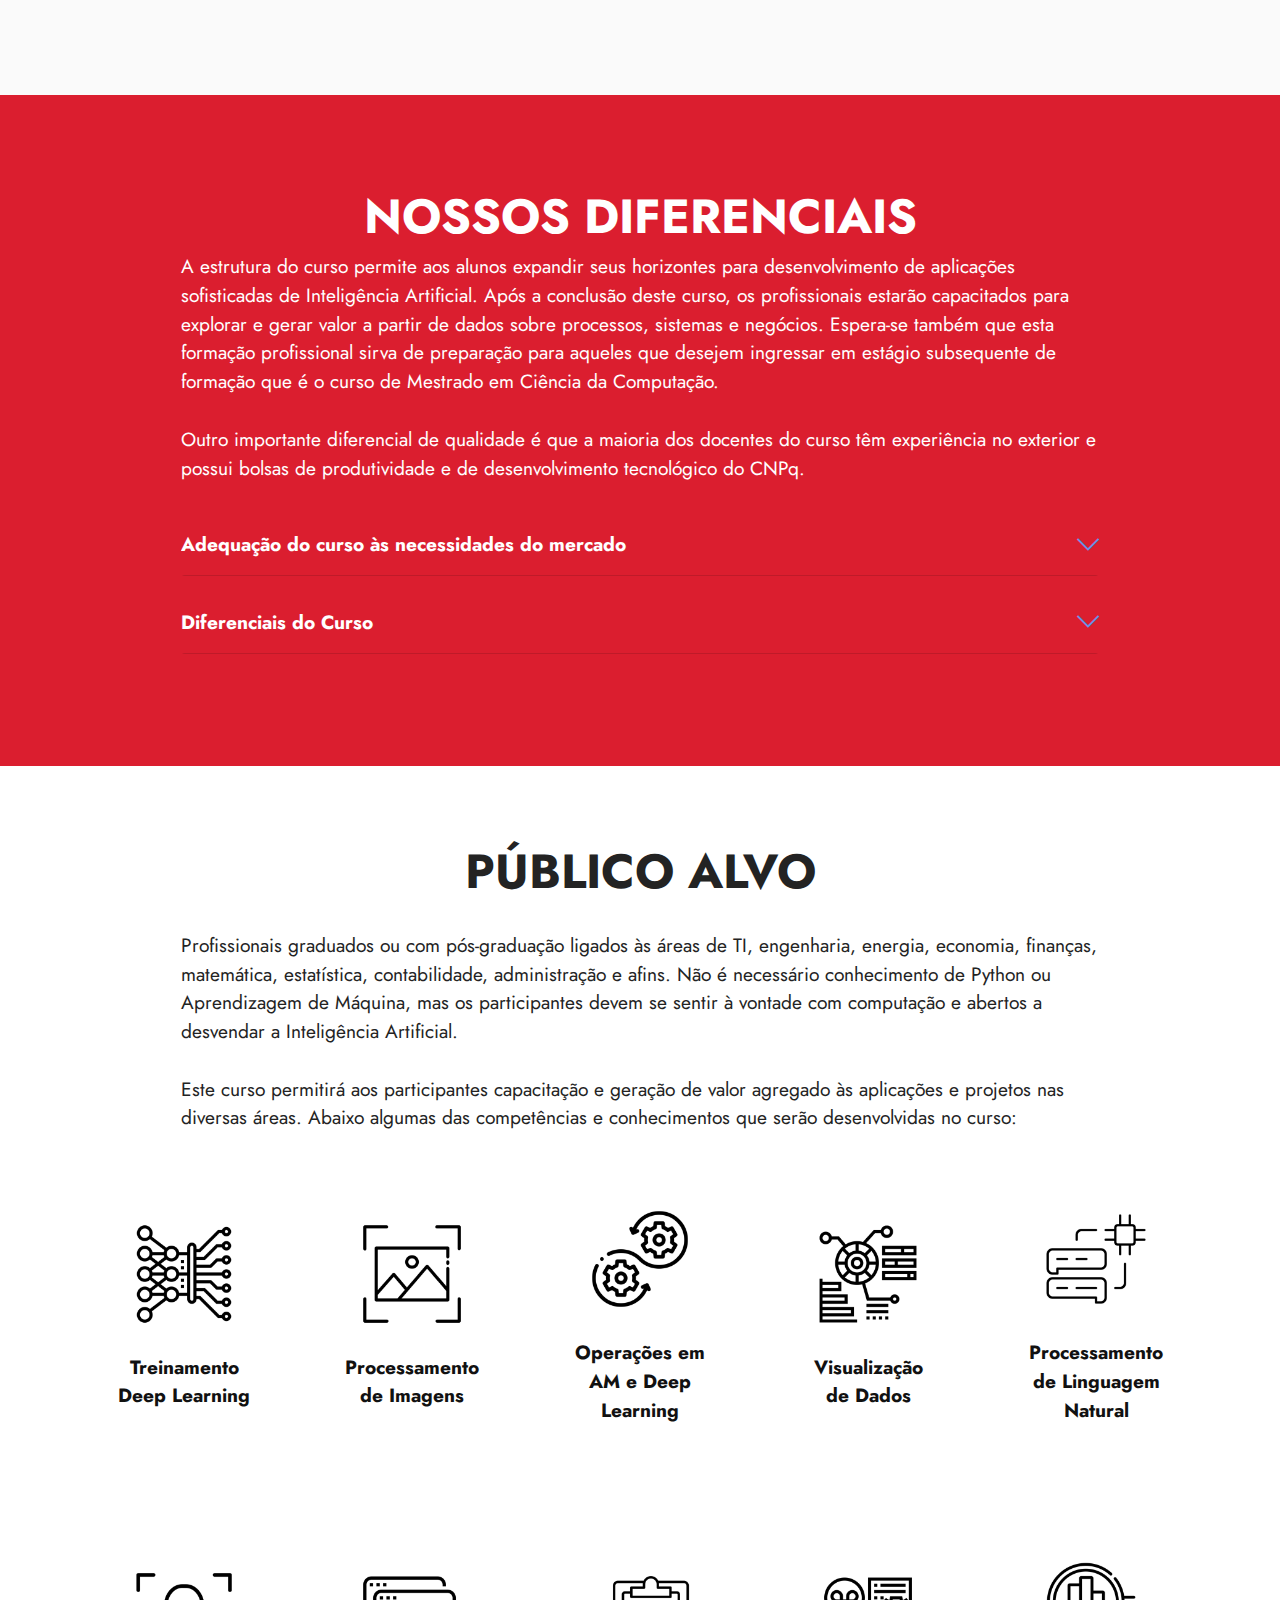
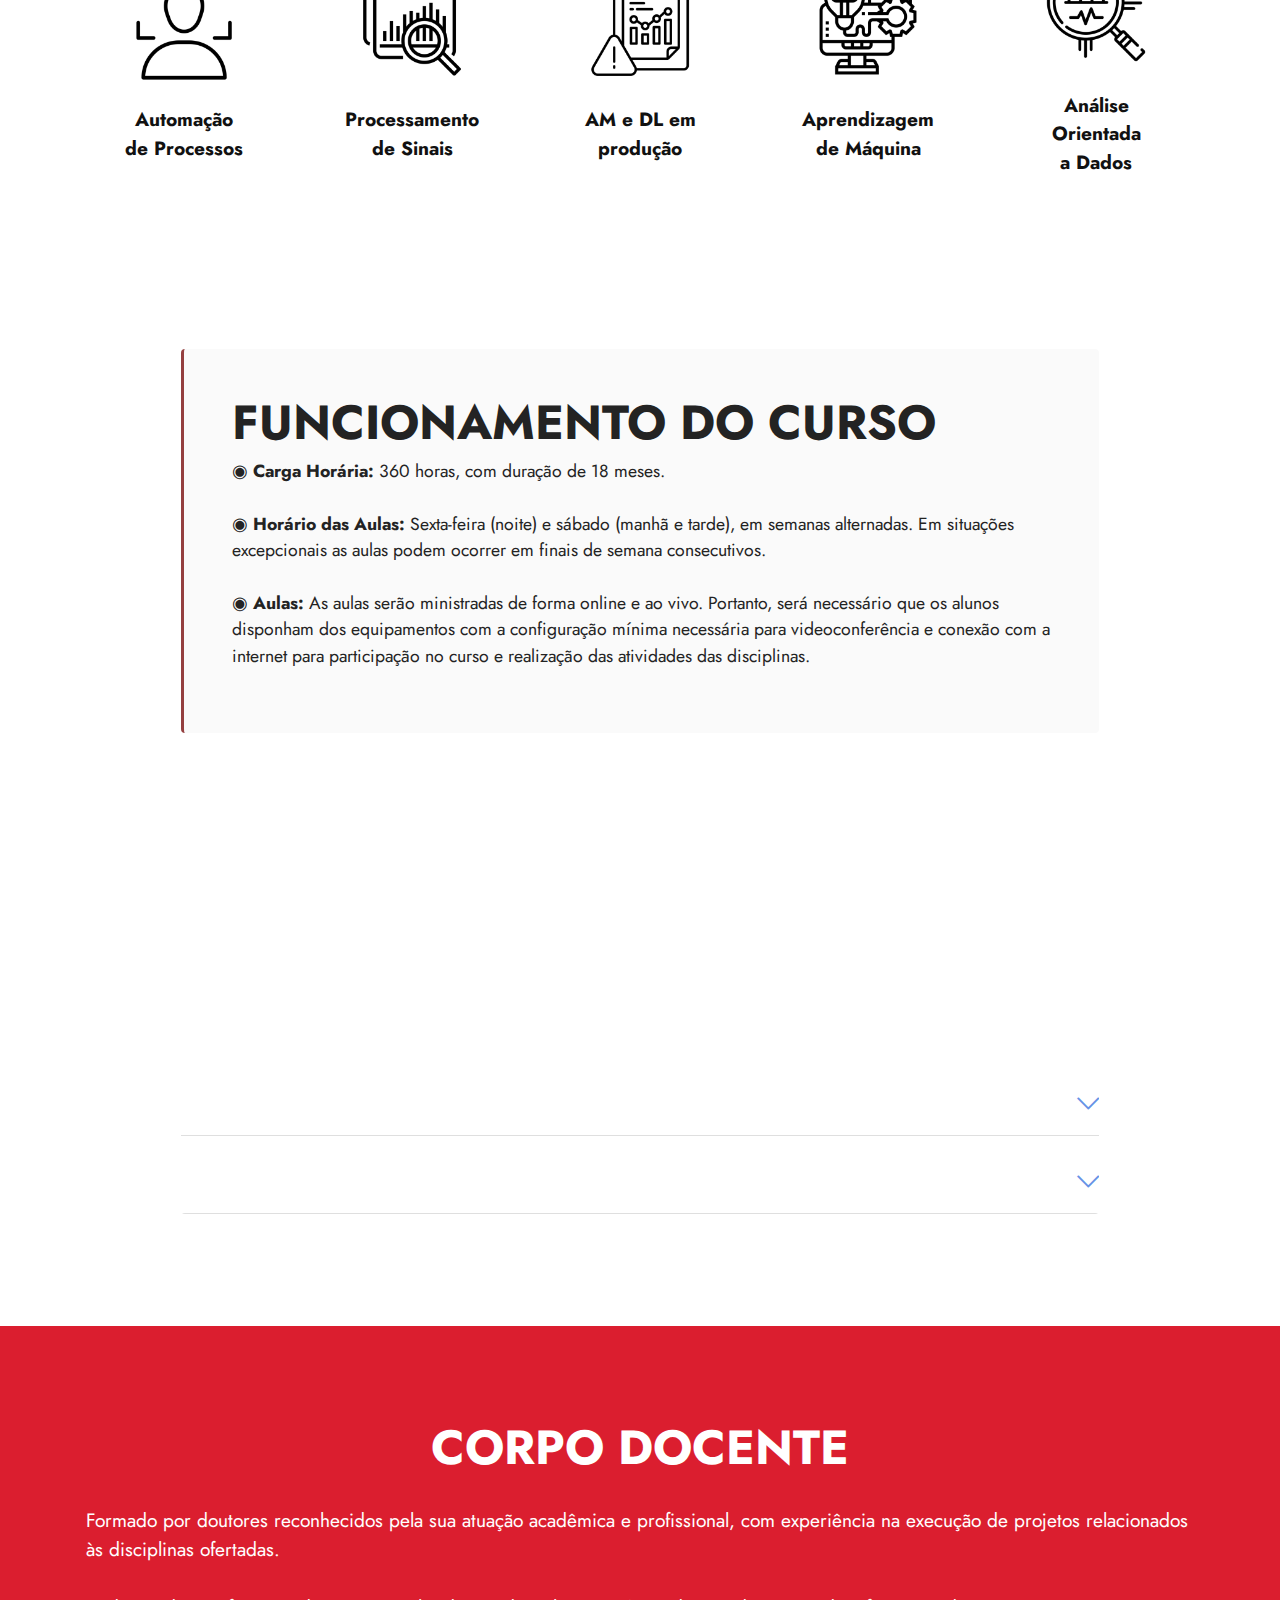
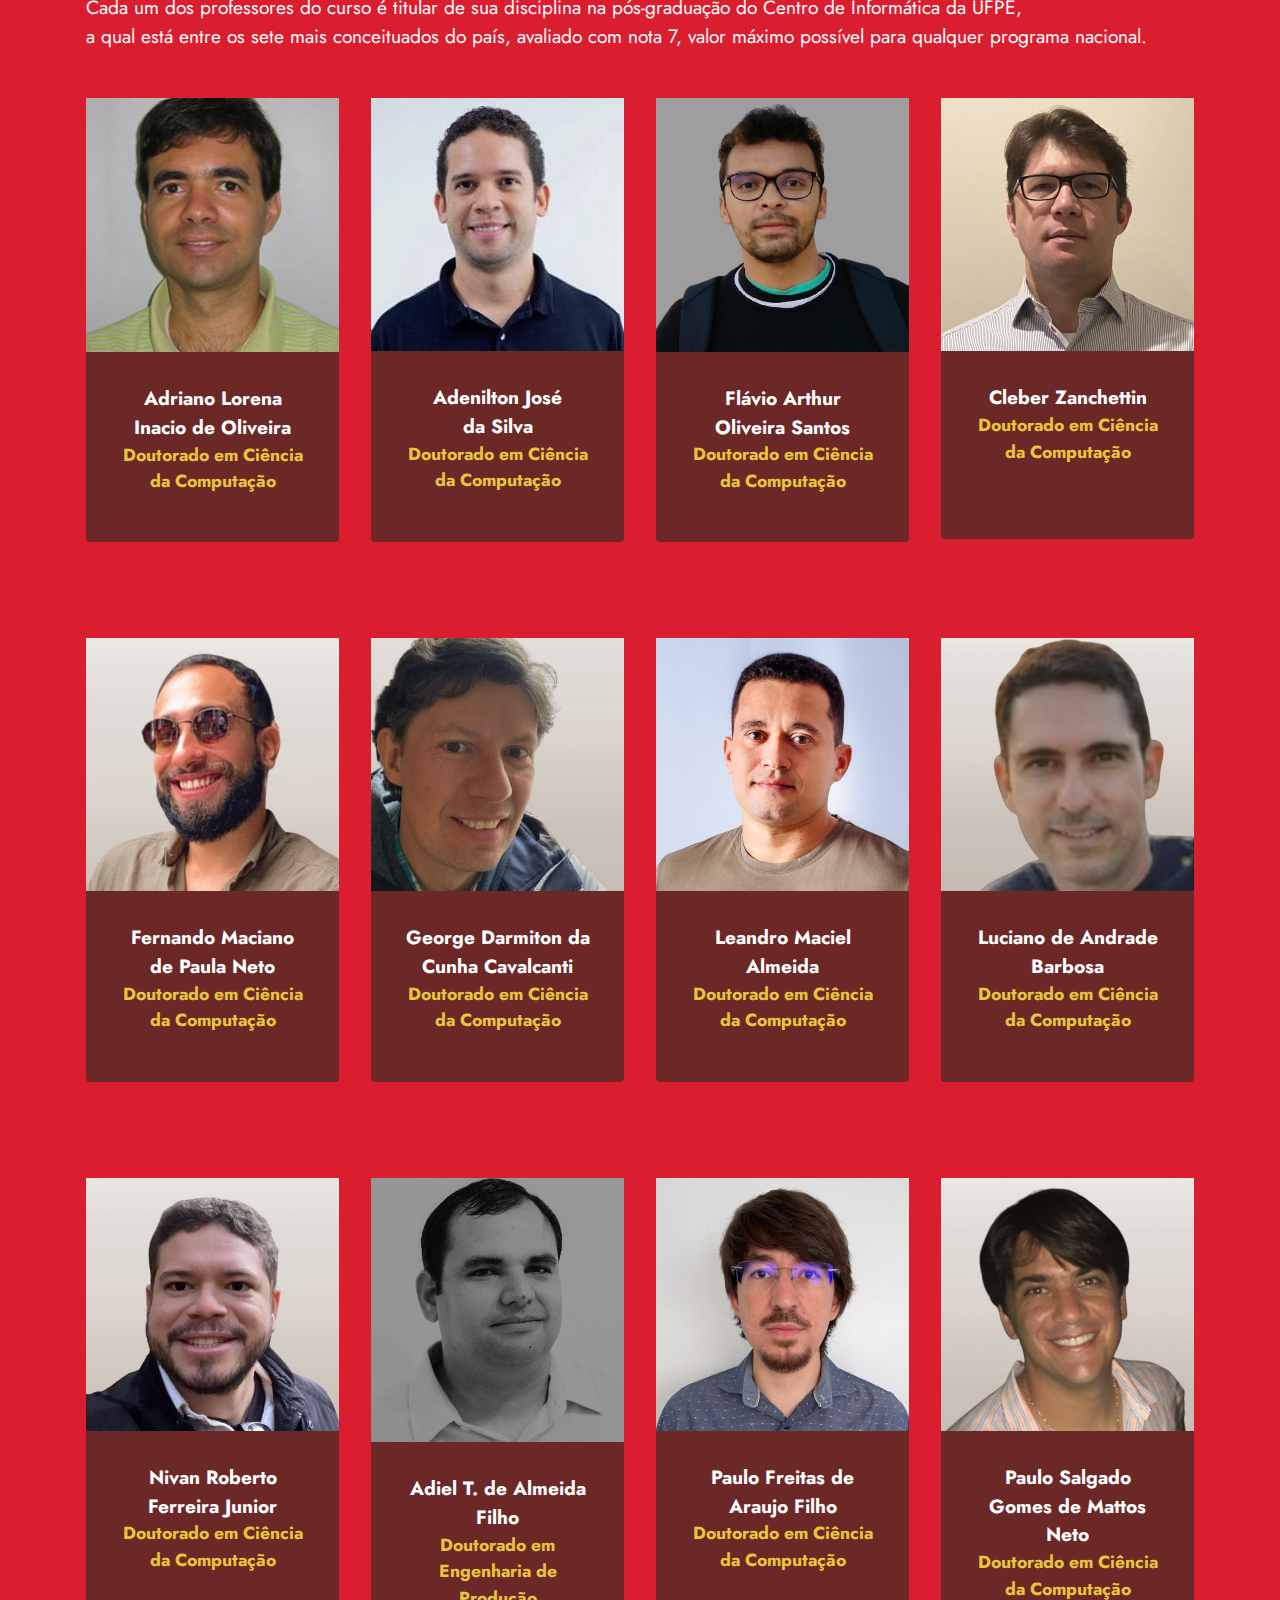
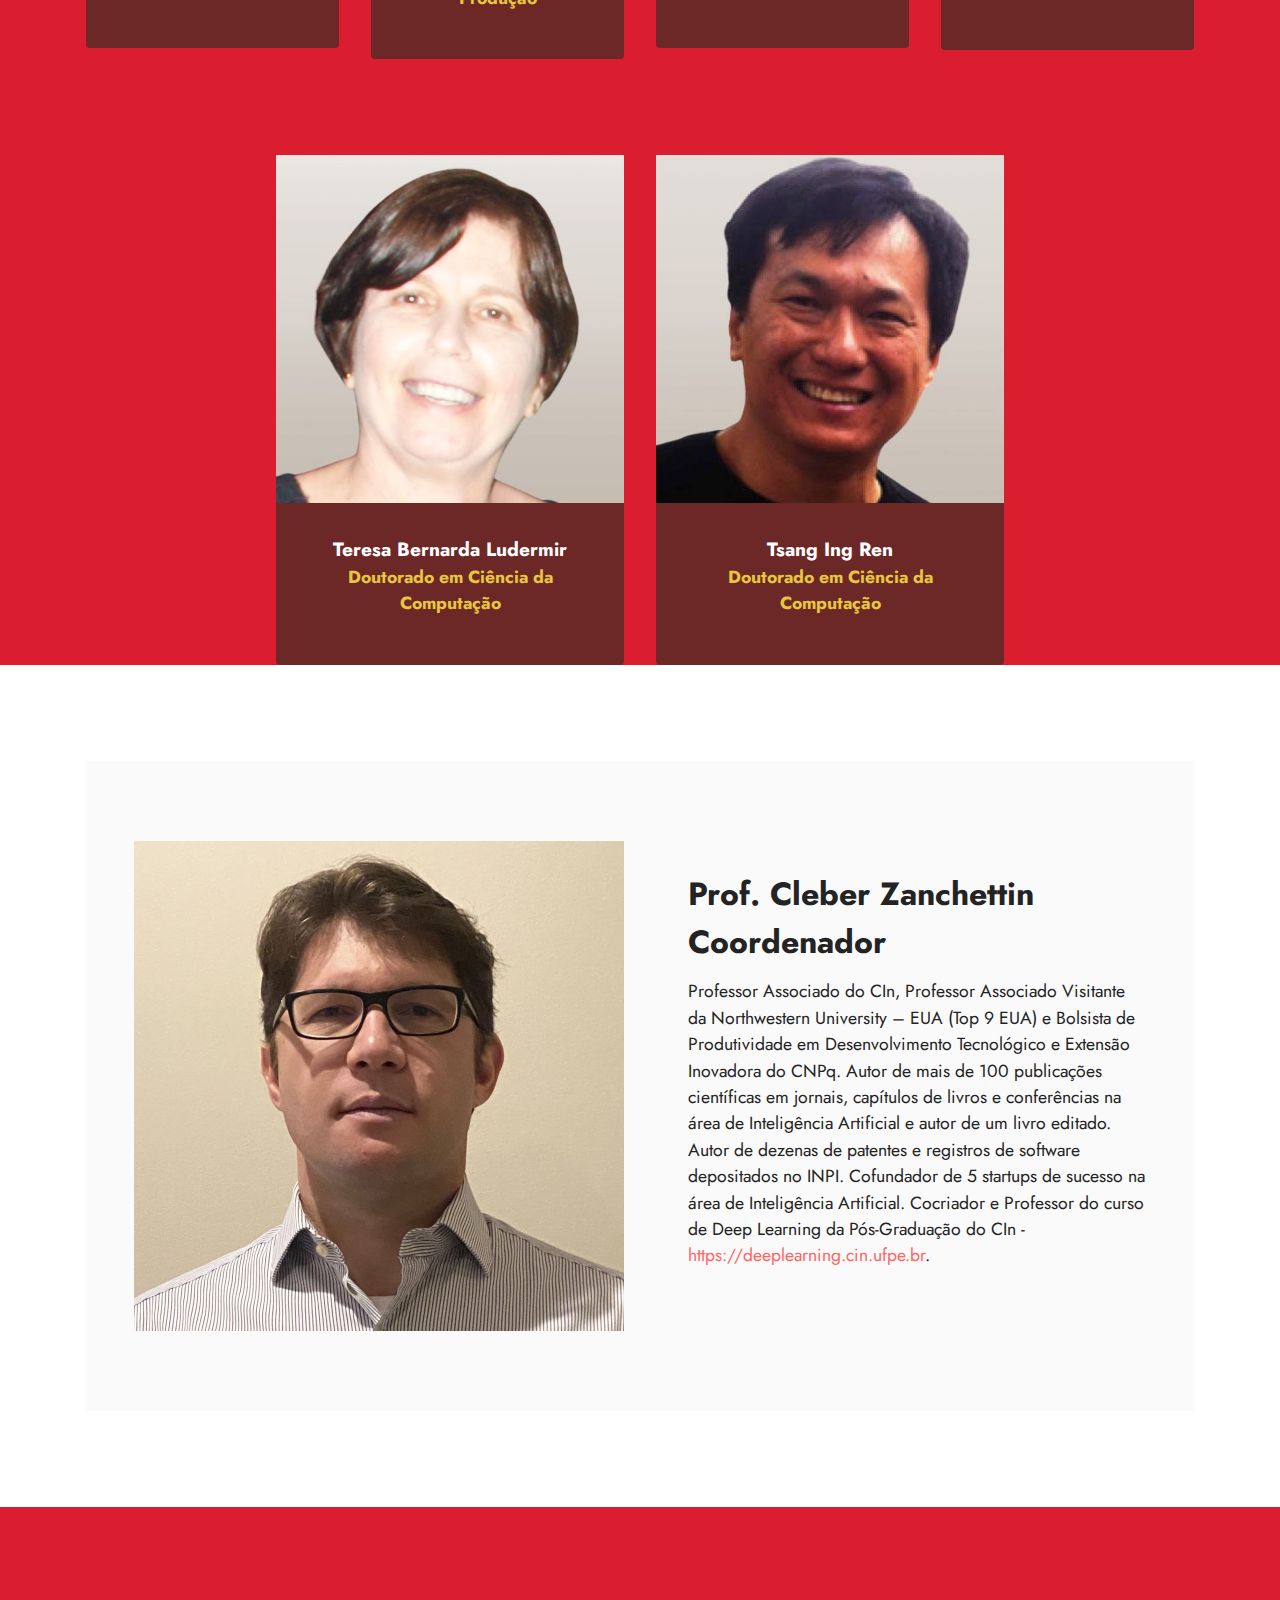
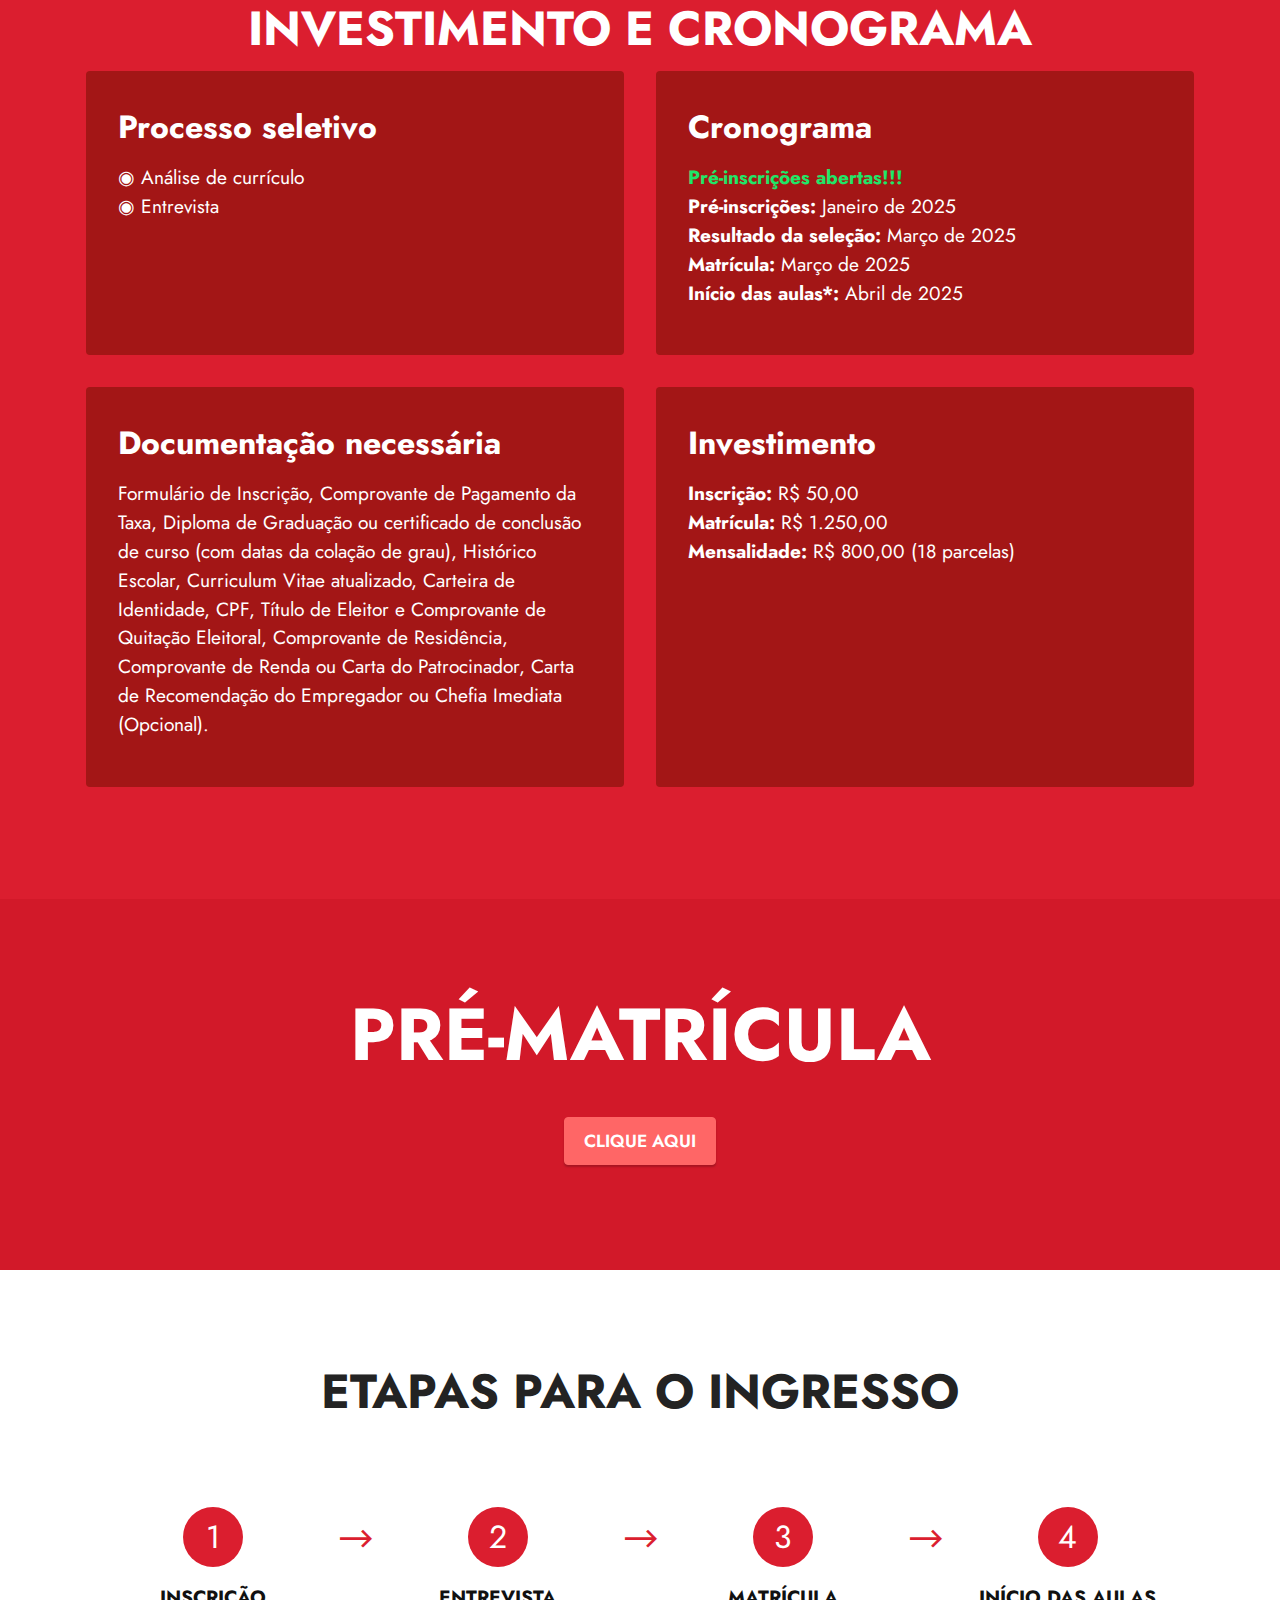
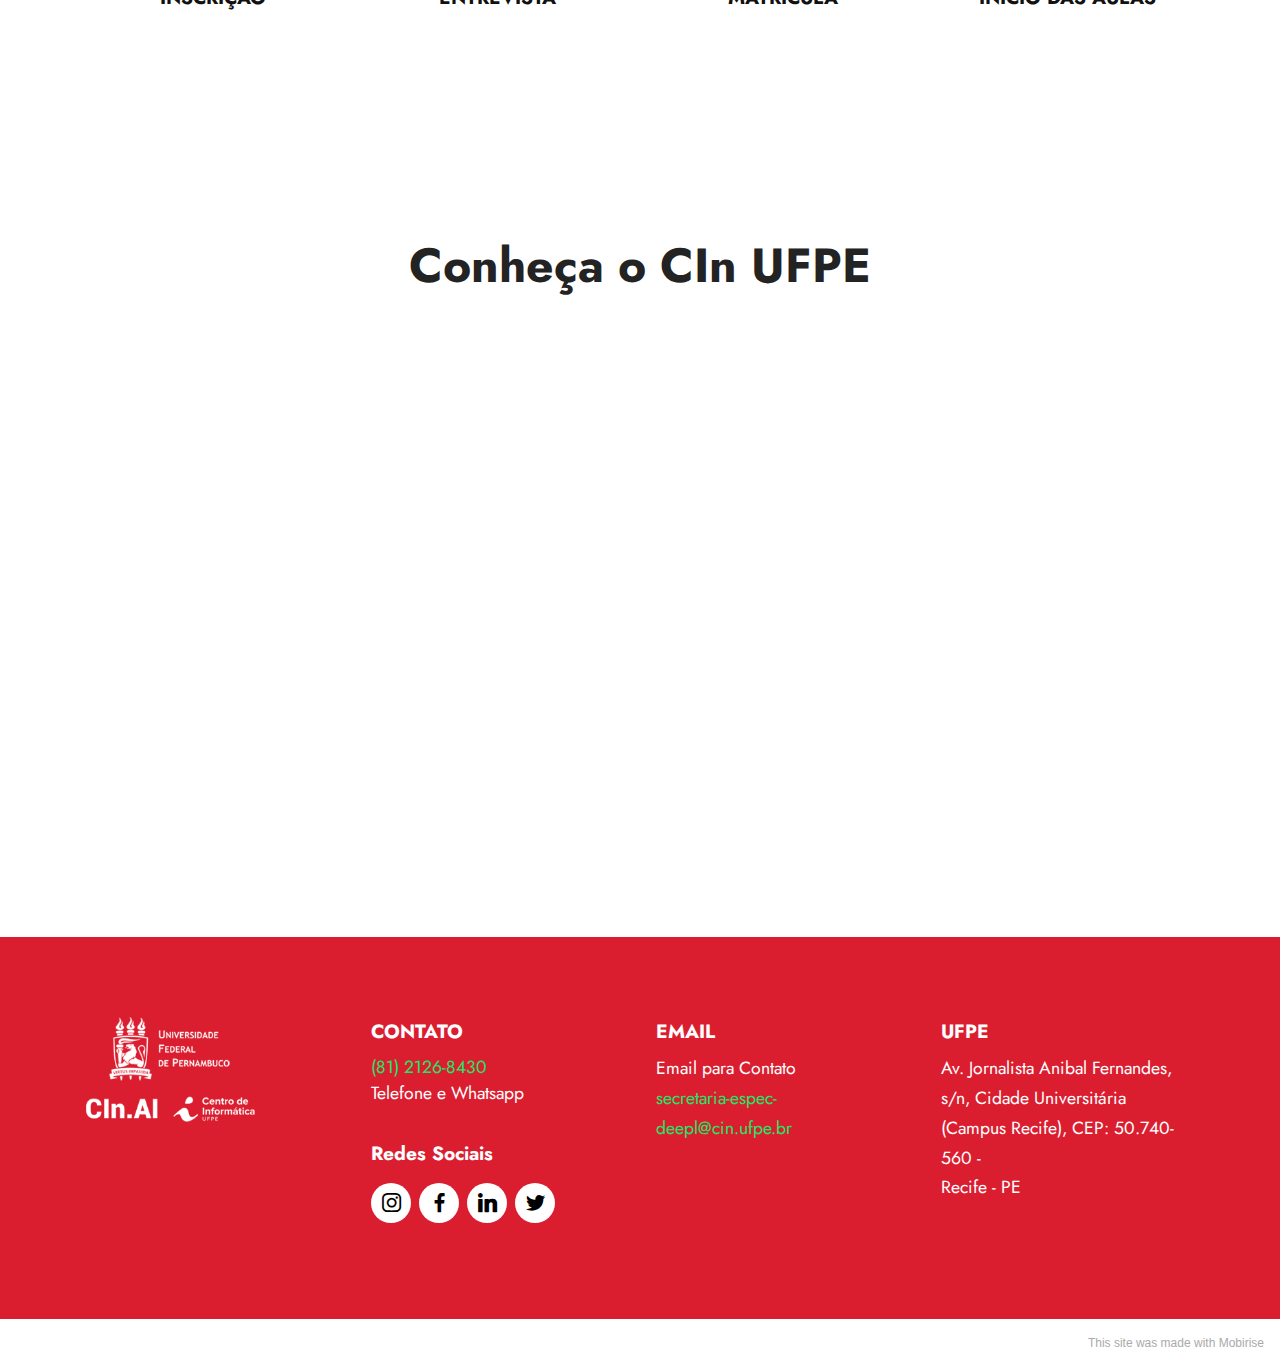
==== commit ab9607f3: "Update fotos" ====
--- a/index.html
+++ b/index.html
@@ -440,7 +440,7 @@
             <div class="col-sm-6 col-lg-3">
                 <div class="card-wrap">
                     <div class="image-wrap">
-                        <img src="assets/images/Flavio-562x563.png" alt="">
+                        <img src="assets/images/Flavio-499x500.png" alt="">
                     </div>
                     <div class="content-wrap">
                         <h5 class="mbr-section-title card-title mbr-fonts-style align-center m-0 display-7"><strong>Flávio Arthur Oliveira Santos</strong></h5>
@@ -568,7 +568,7 @@
             <div class="col-sm-6 col-lg-3">
                 <div class="card-wrap">
                     <div class="image-wrap">
-                        <img src="assets/images/Adiel-925x1008.jpg" alt="">
+                        <img src="assets/images/Adiel-925x967.jpg" alt="">
                     </div>
                     <div class="content-wrap">
                         <h5 class="mbr-section-title card-title mbr-fonts-style align-center m-0 display-7"><strong>Adiel T. de Almeida Filho</strong></h5>
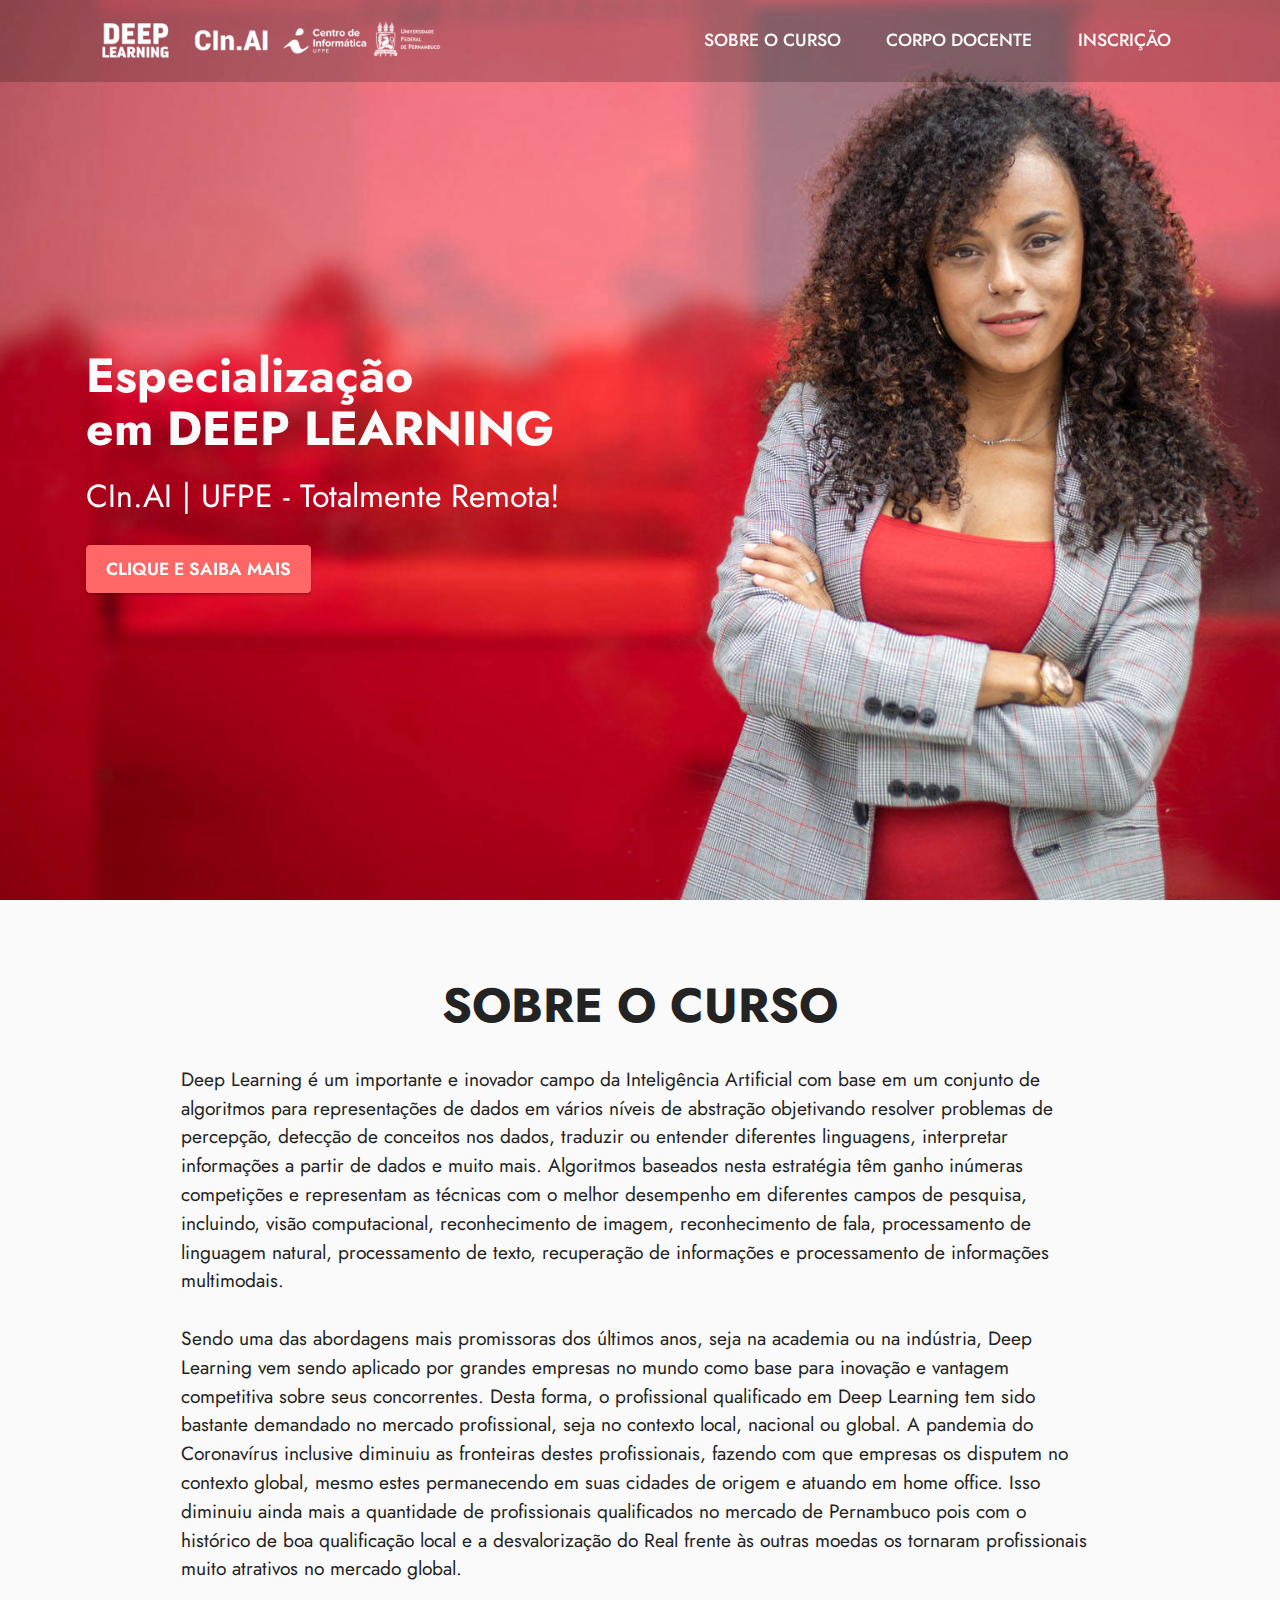
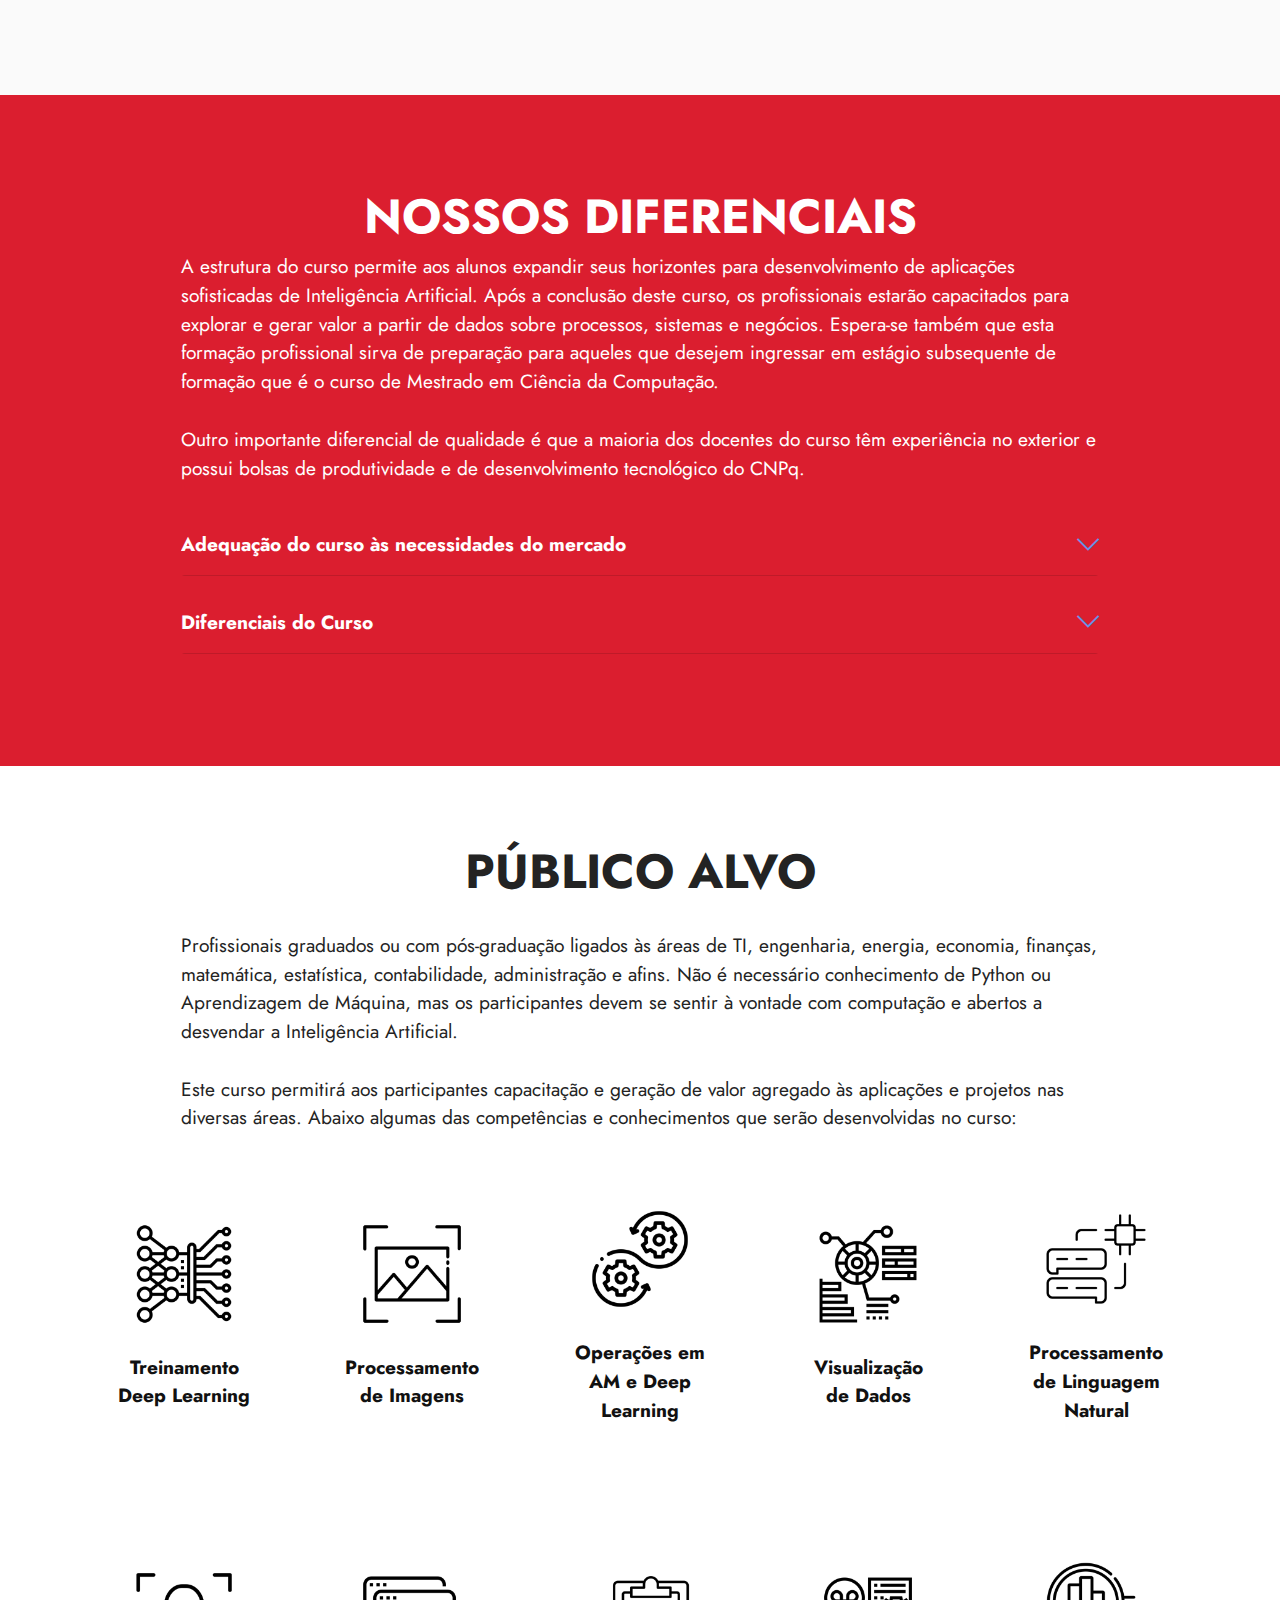
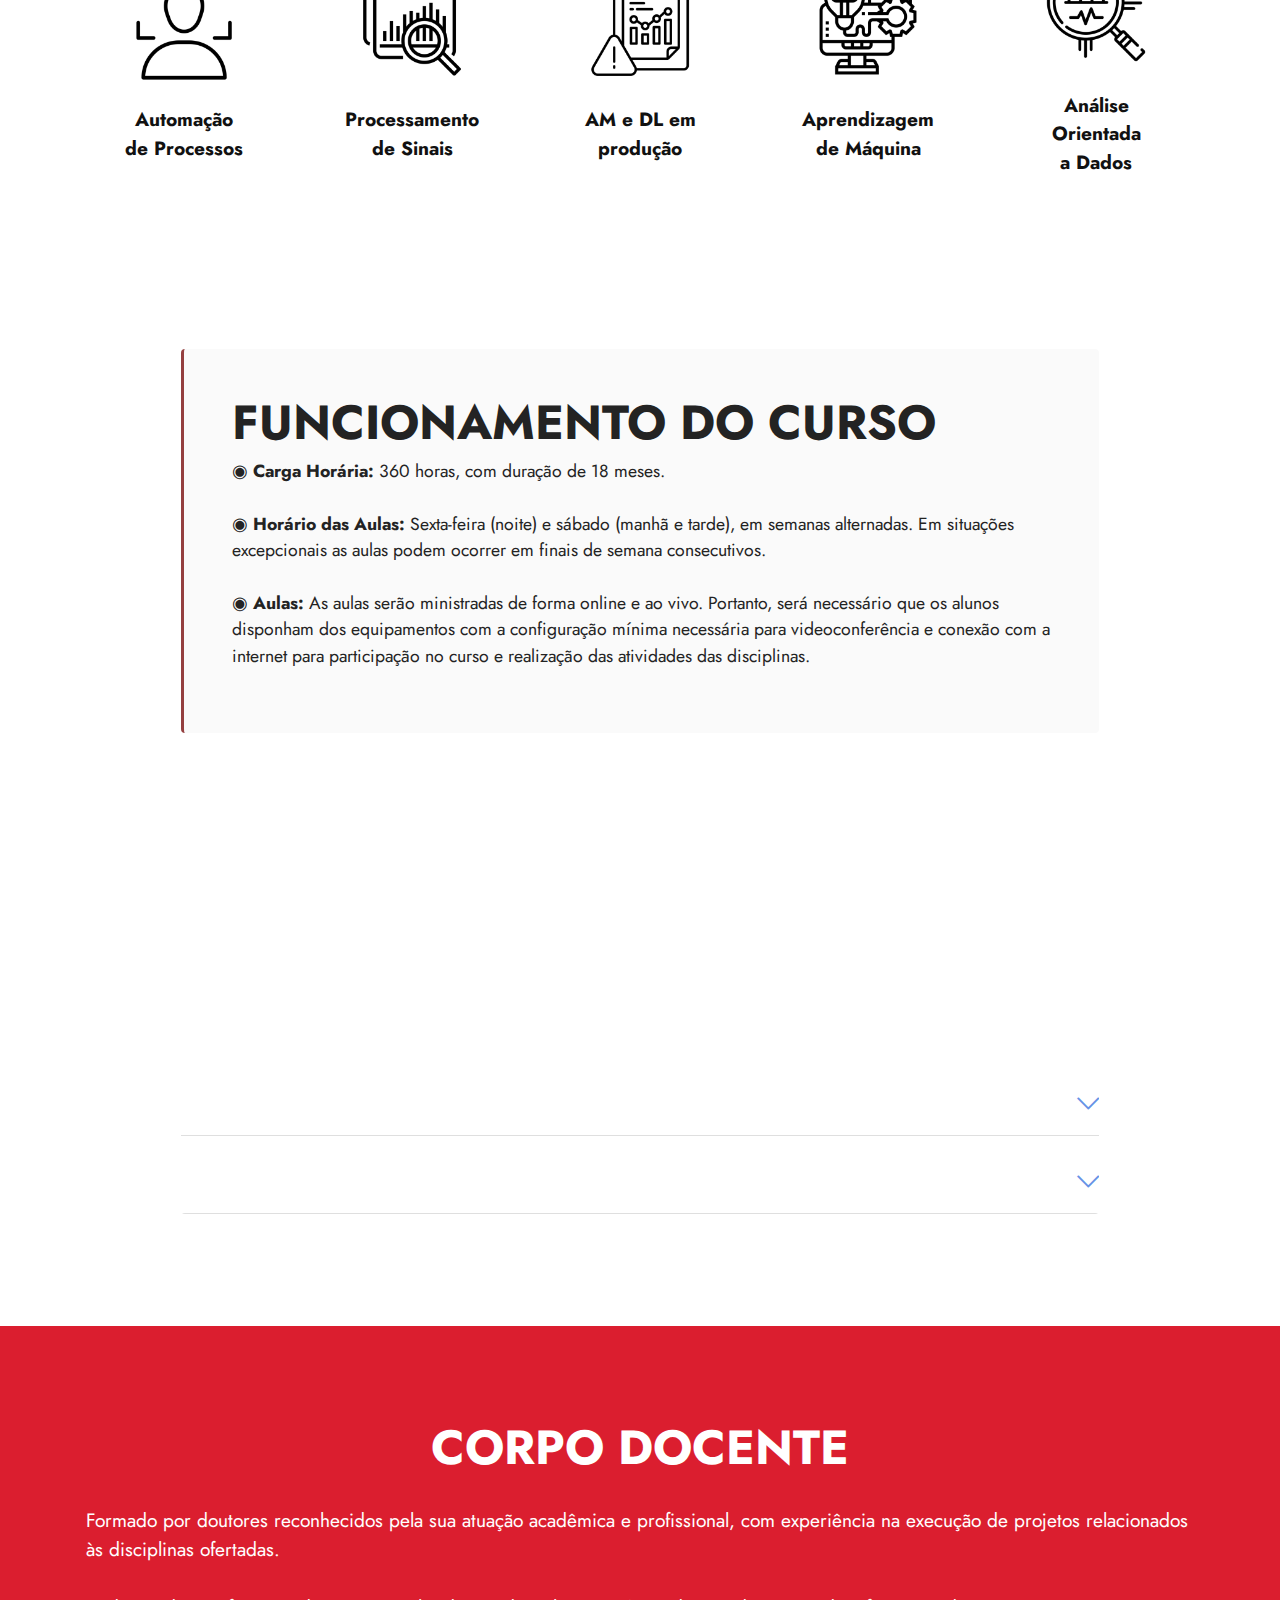
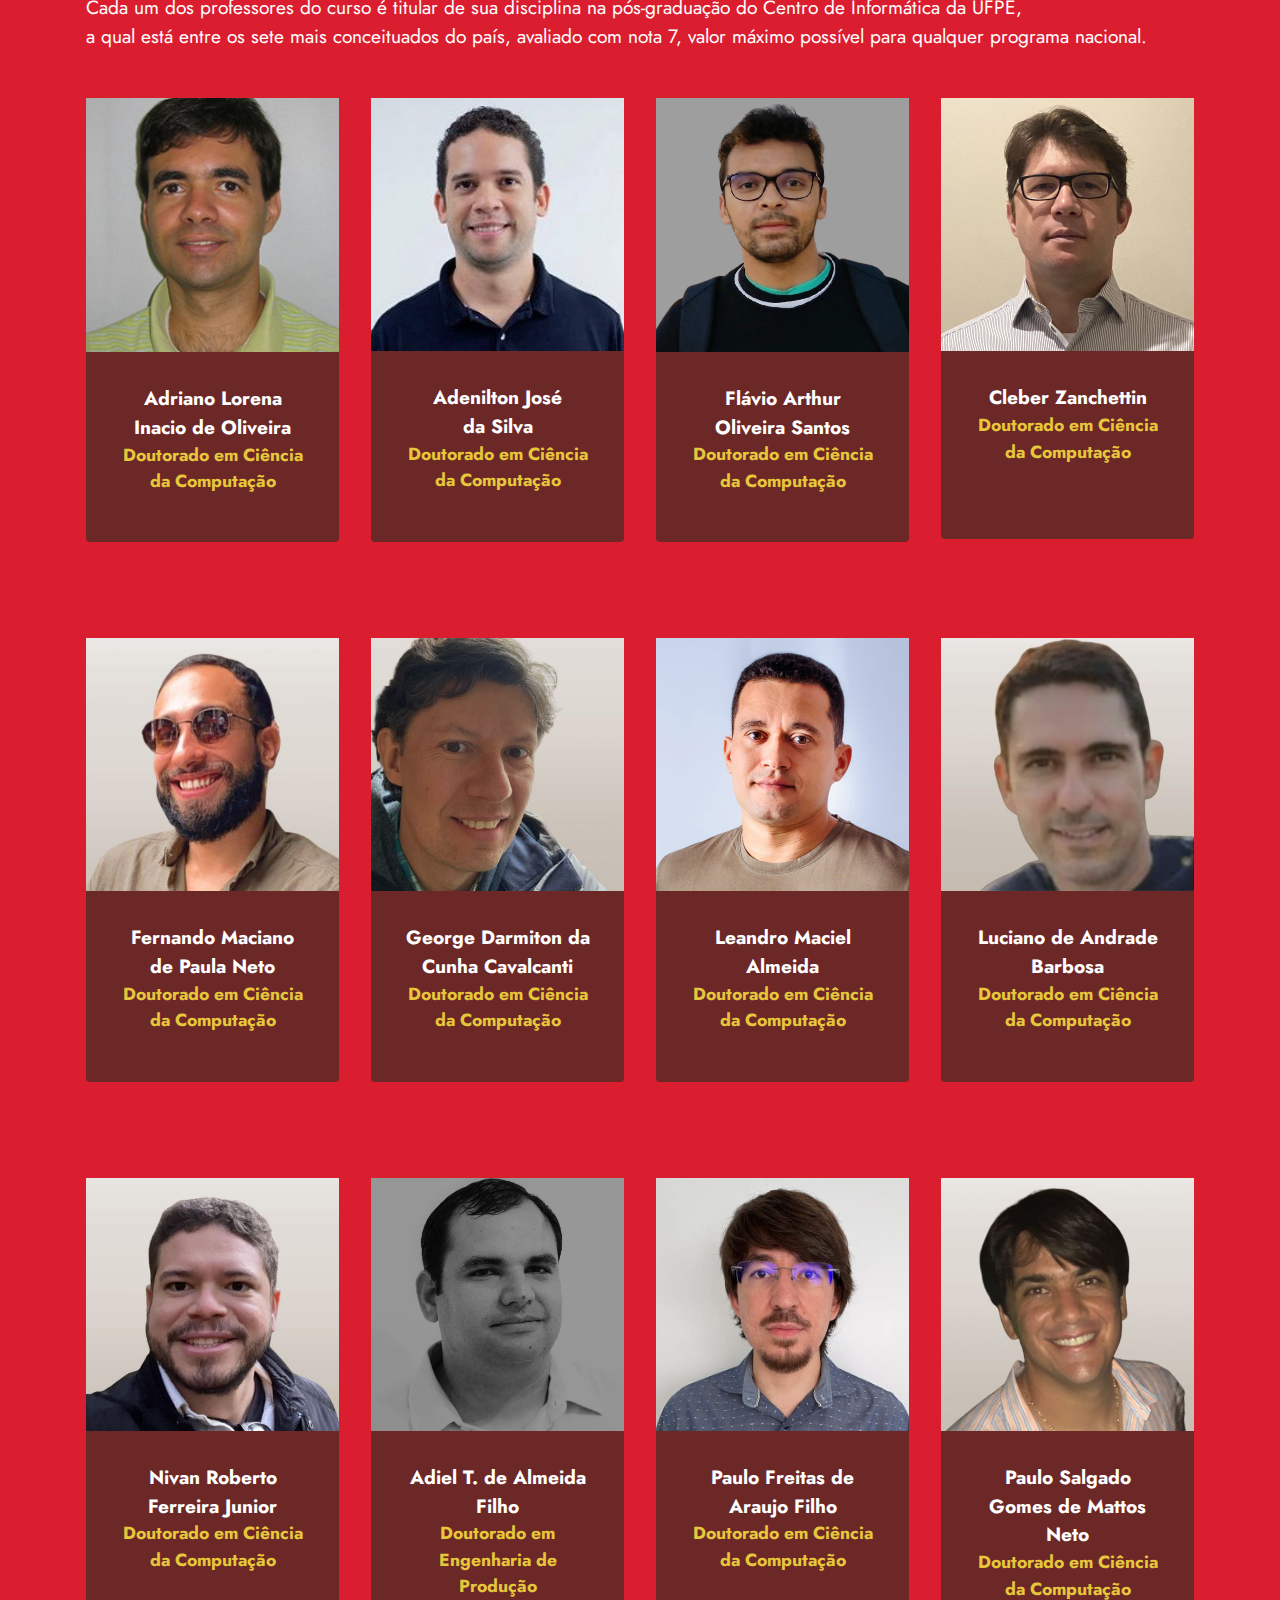
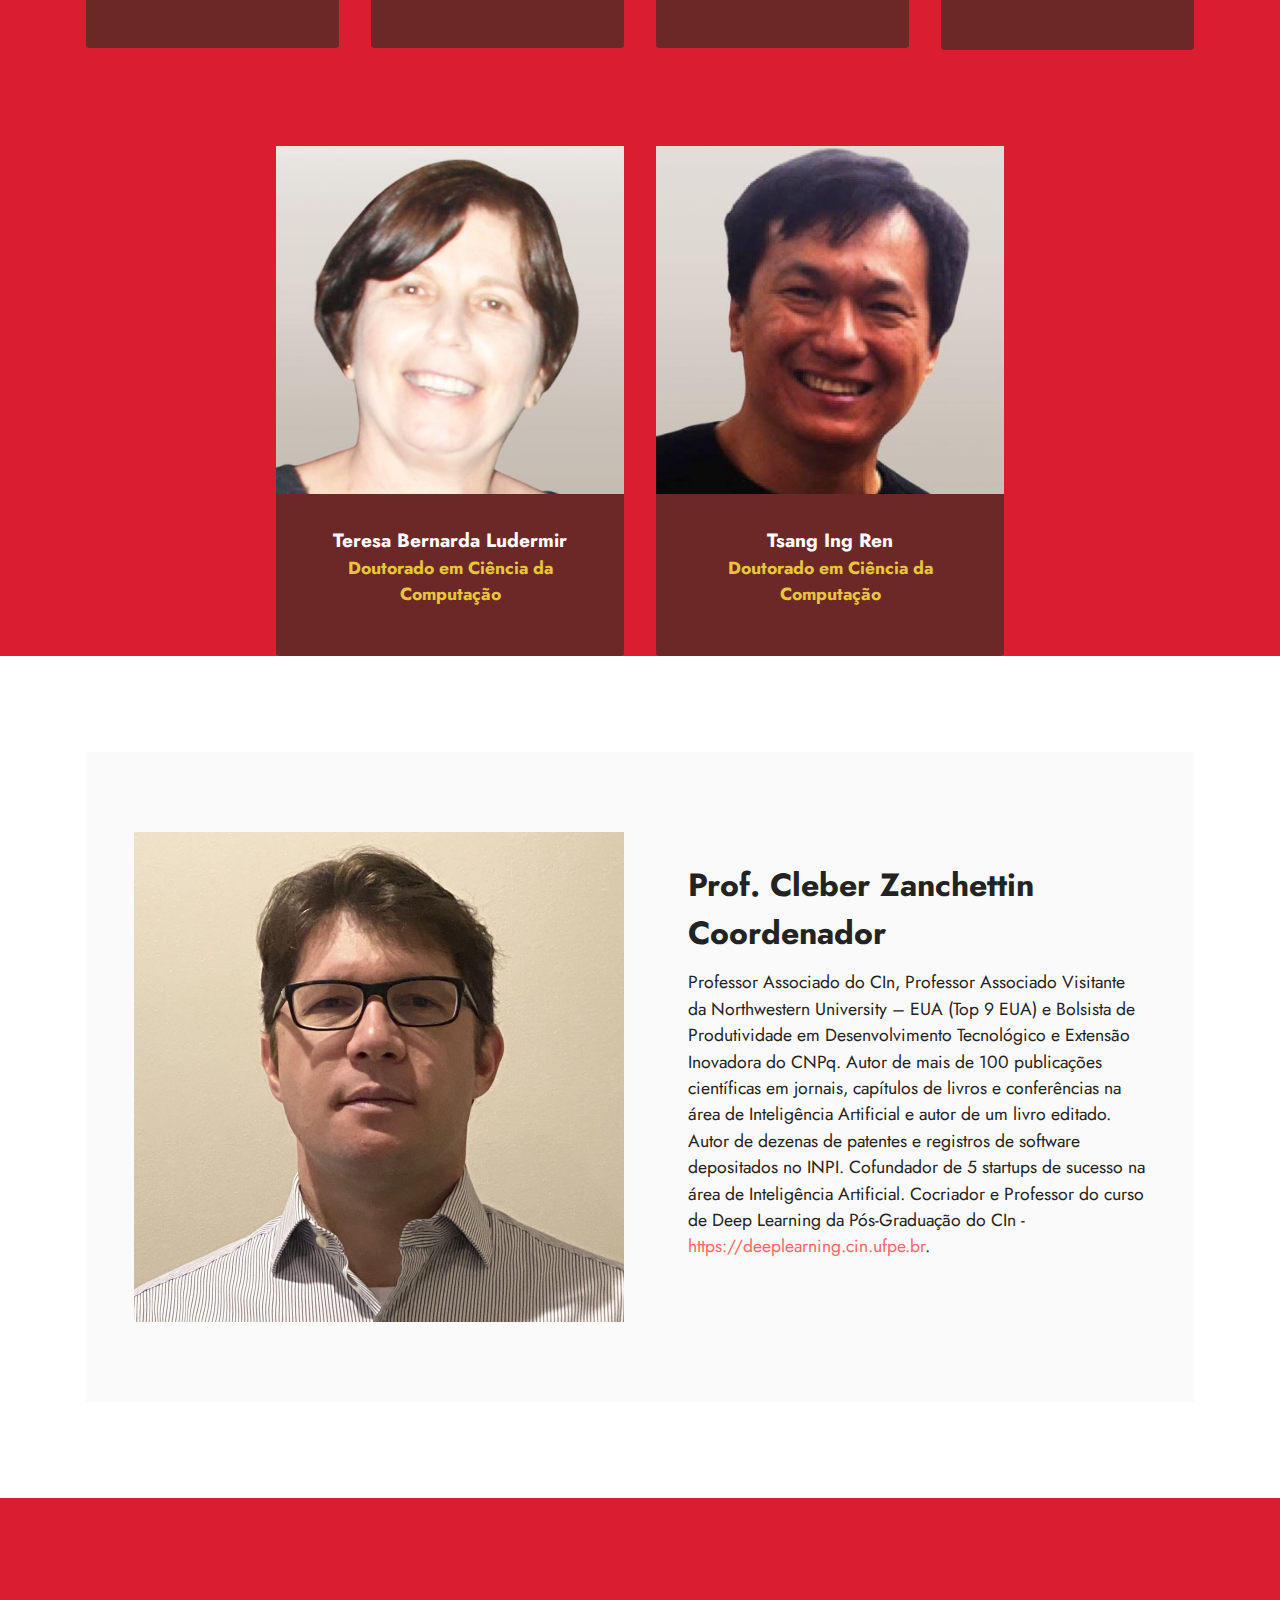
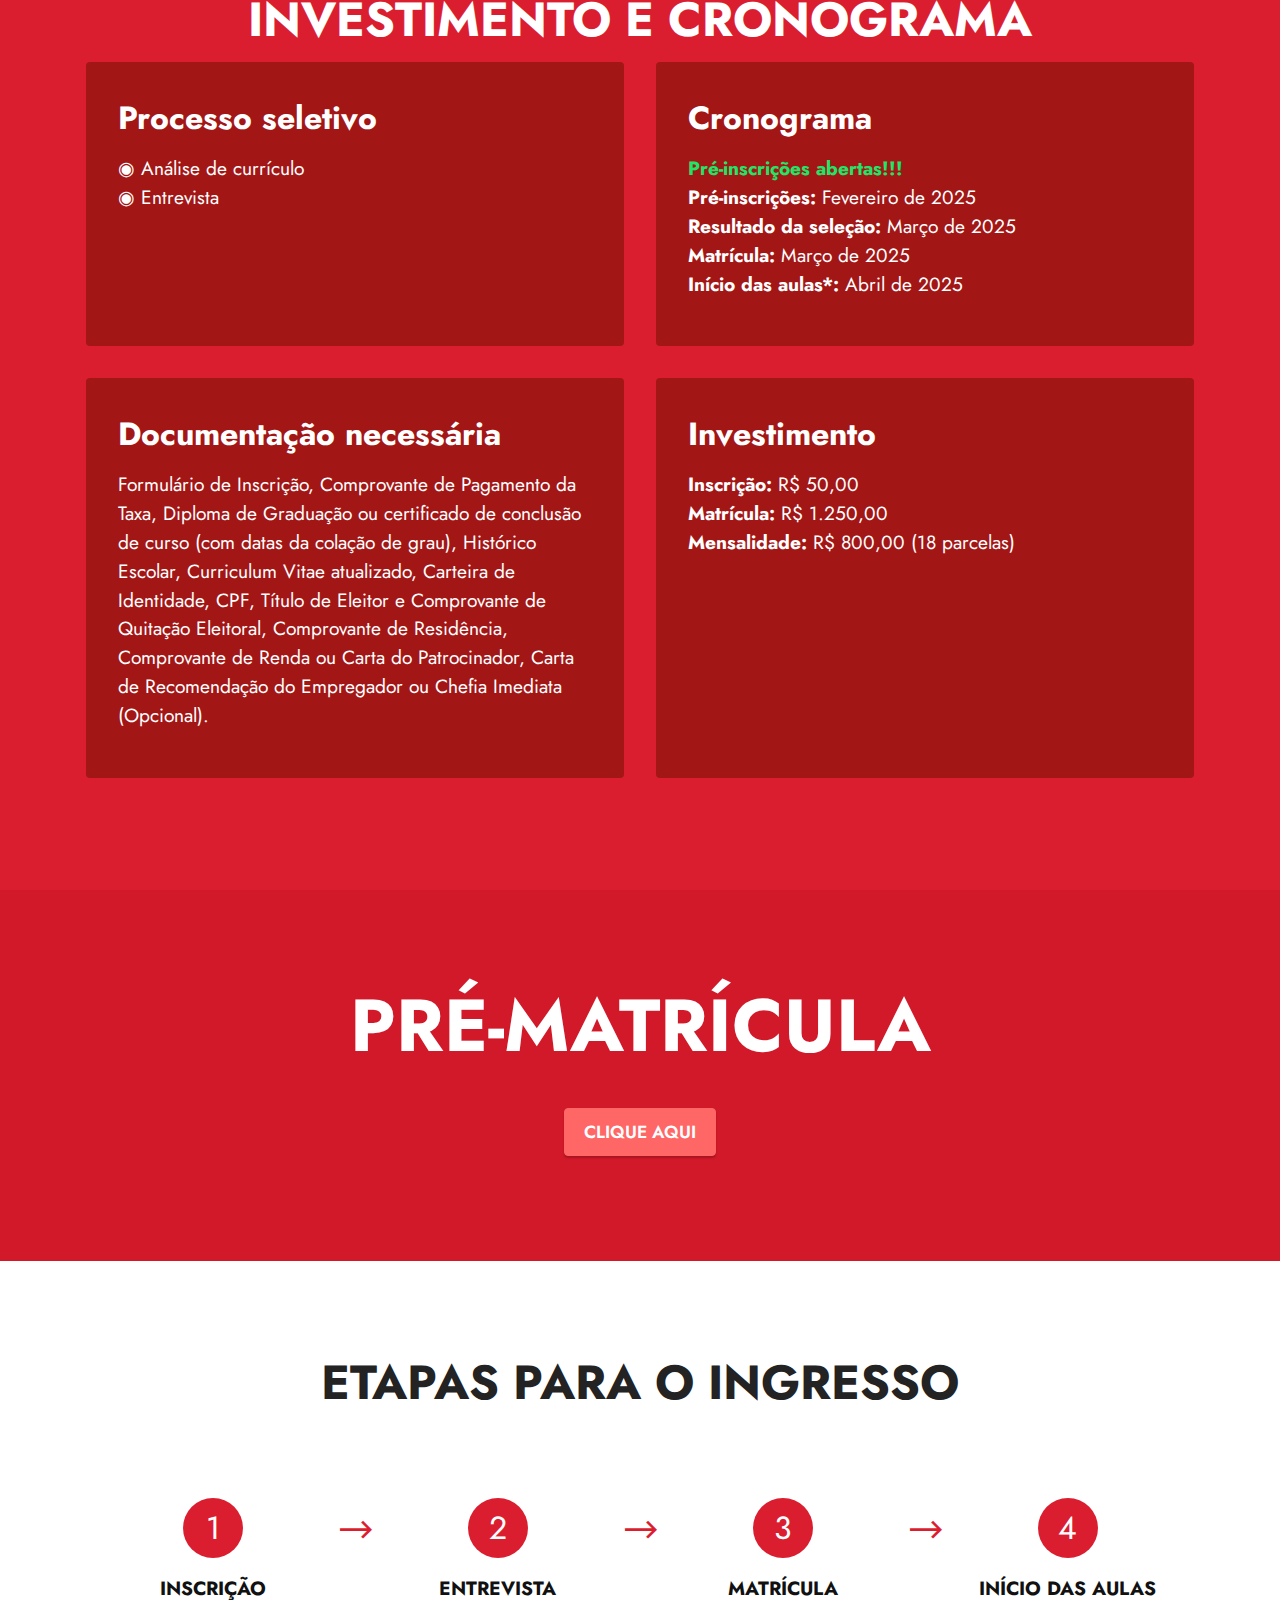
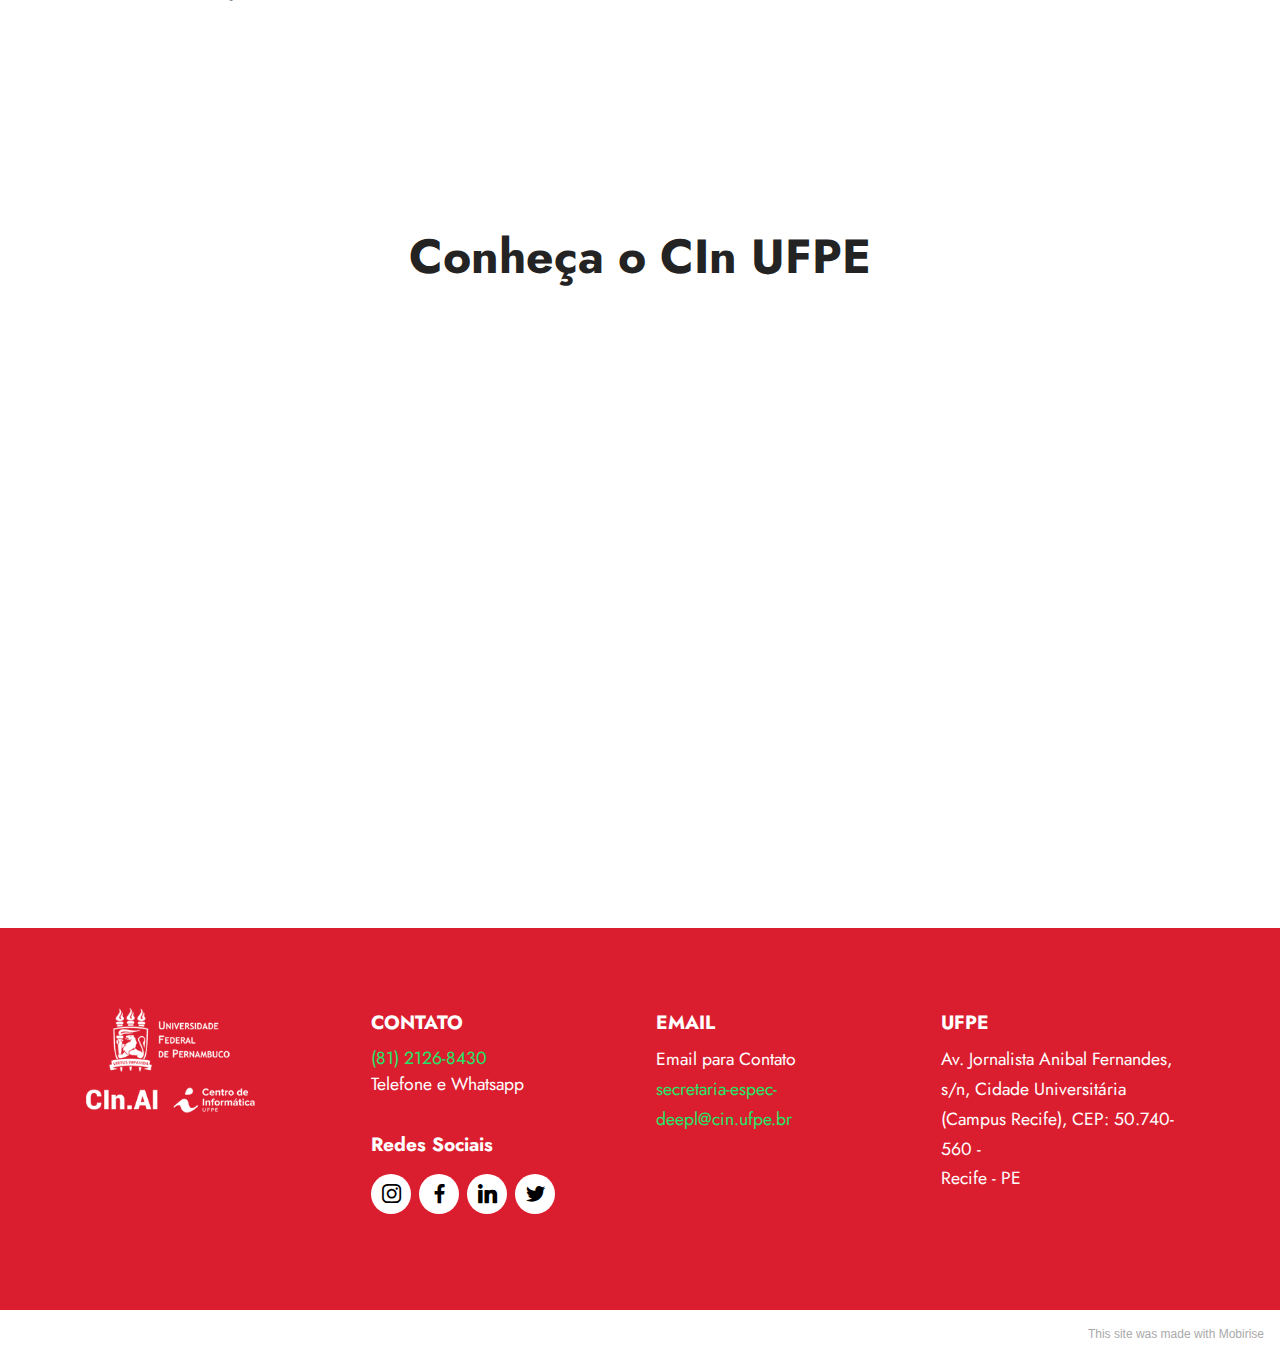
==== commit 6ee65b98: "Update index.html" ====
--- a/index.html
+++ b/index.html
@@ -712,7 +712,7 @@
                     </div>
                     <div class="bottom-line">
                         <p class="mbr-text mbr-fonts-style display-7"><strong><em><a href="index.html#info1-y" class="text-warning"><b>Pré-inscrições abertas!!!
-</b></a><br></em>Pré-inscrições:</strong> Janeiro de 2025
+</b></a><br></em>Pré-inscrições:</strong> Fevereiro de 2025
 <!--</b></a><br></em>Pré-inscrições:</strong> ÚLTIMAS VAGAS Turma II!!!-->
 </b></a><br></em><strong>Resultado da seleção:</strong> Março de 2025
 </b></a><br></em><strong>Matrícula:</strong> Março de 2025
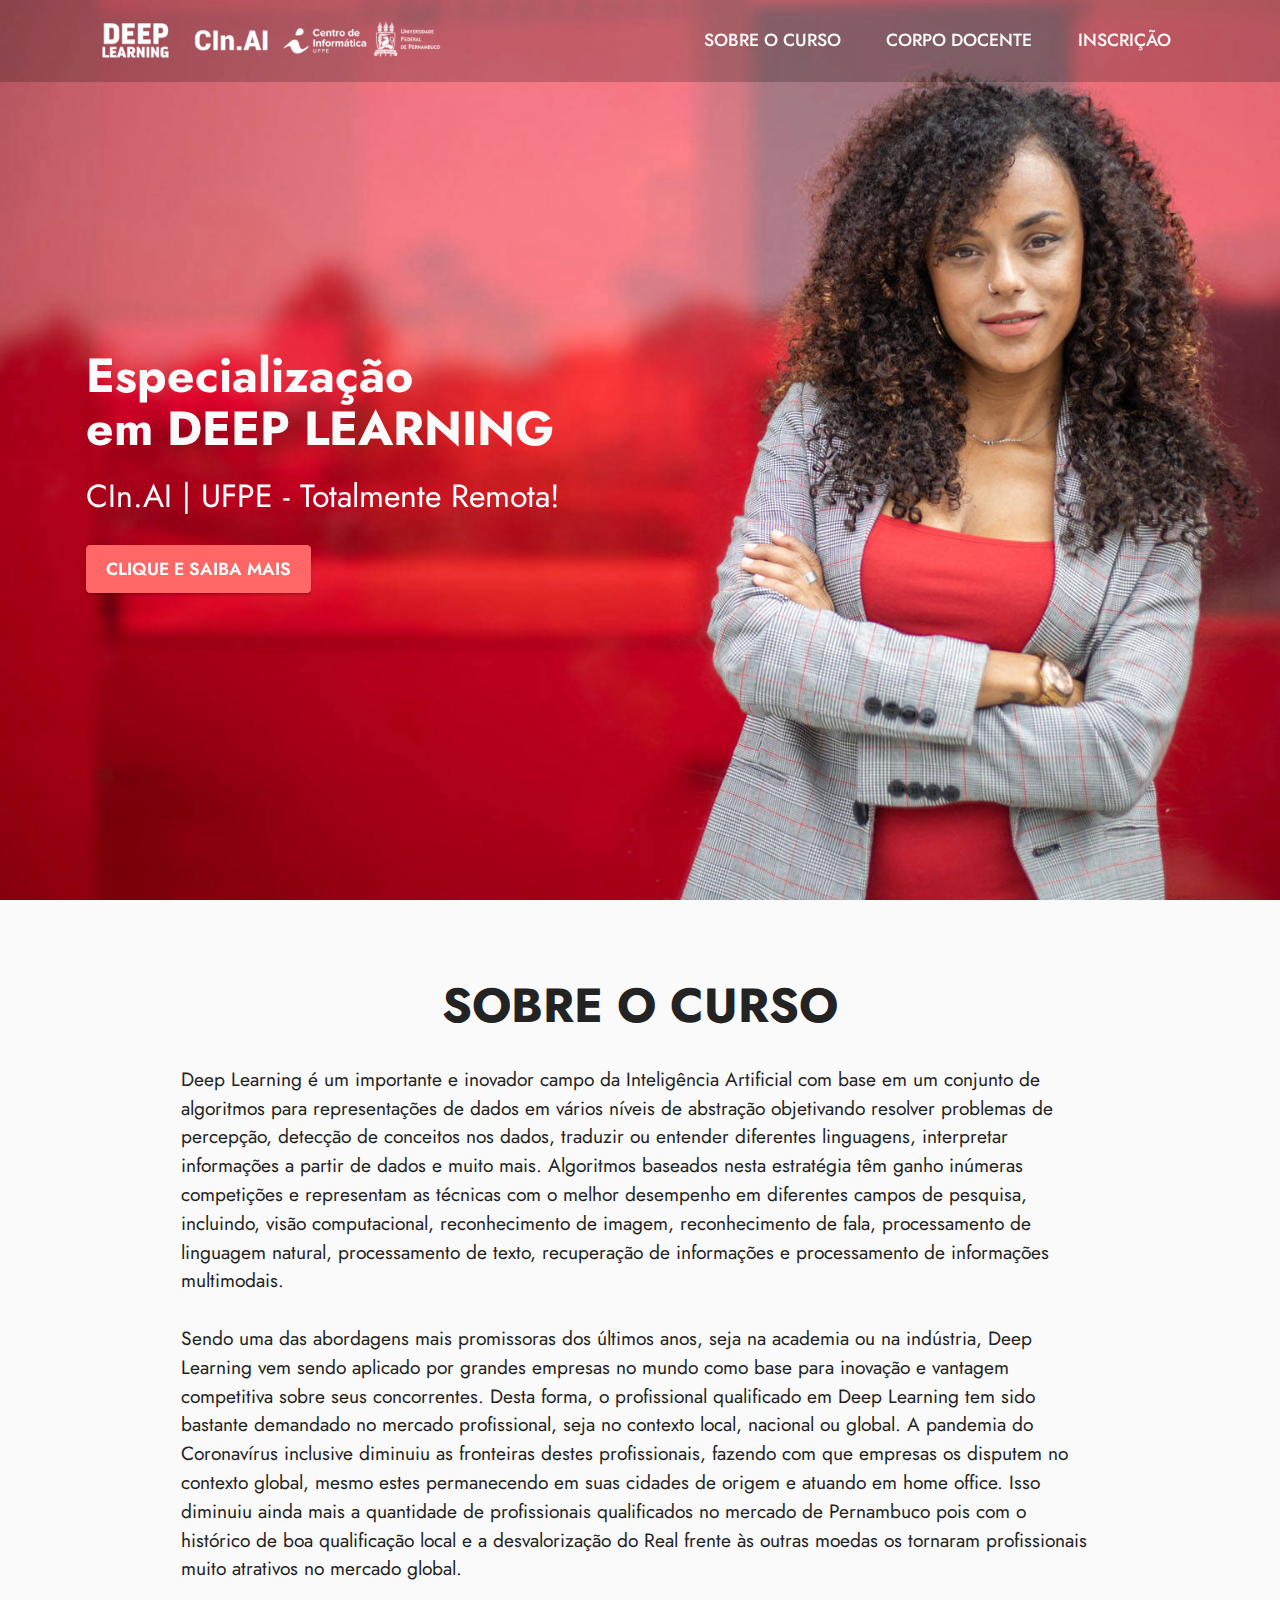
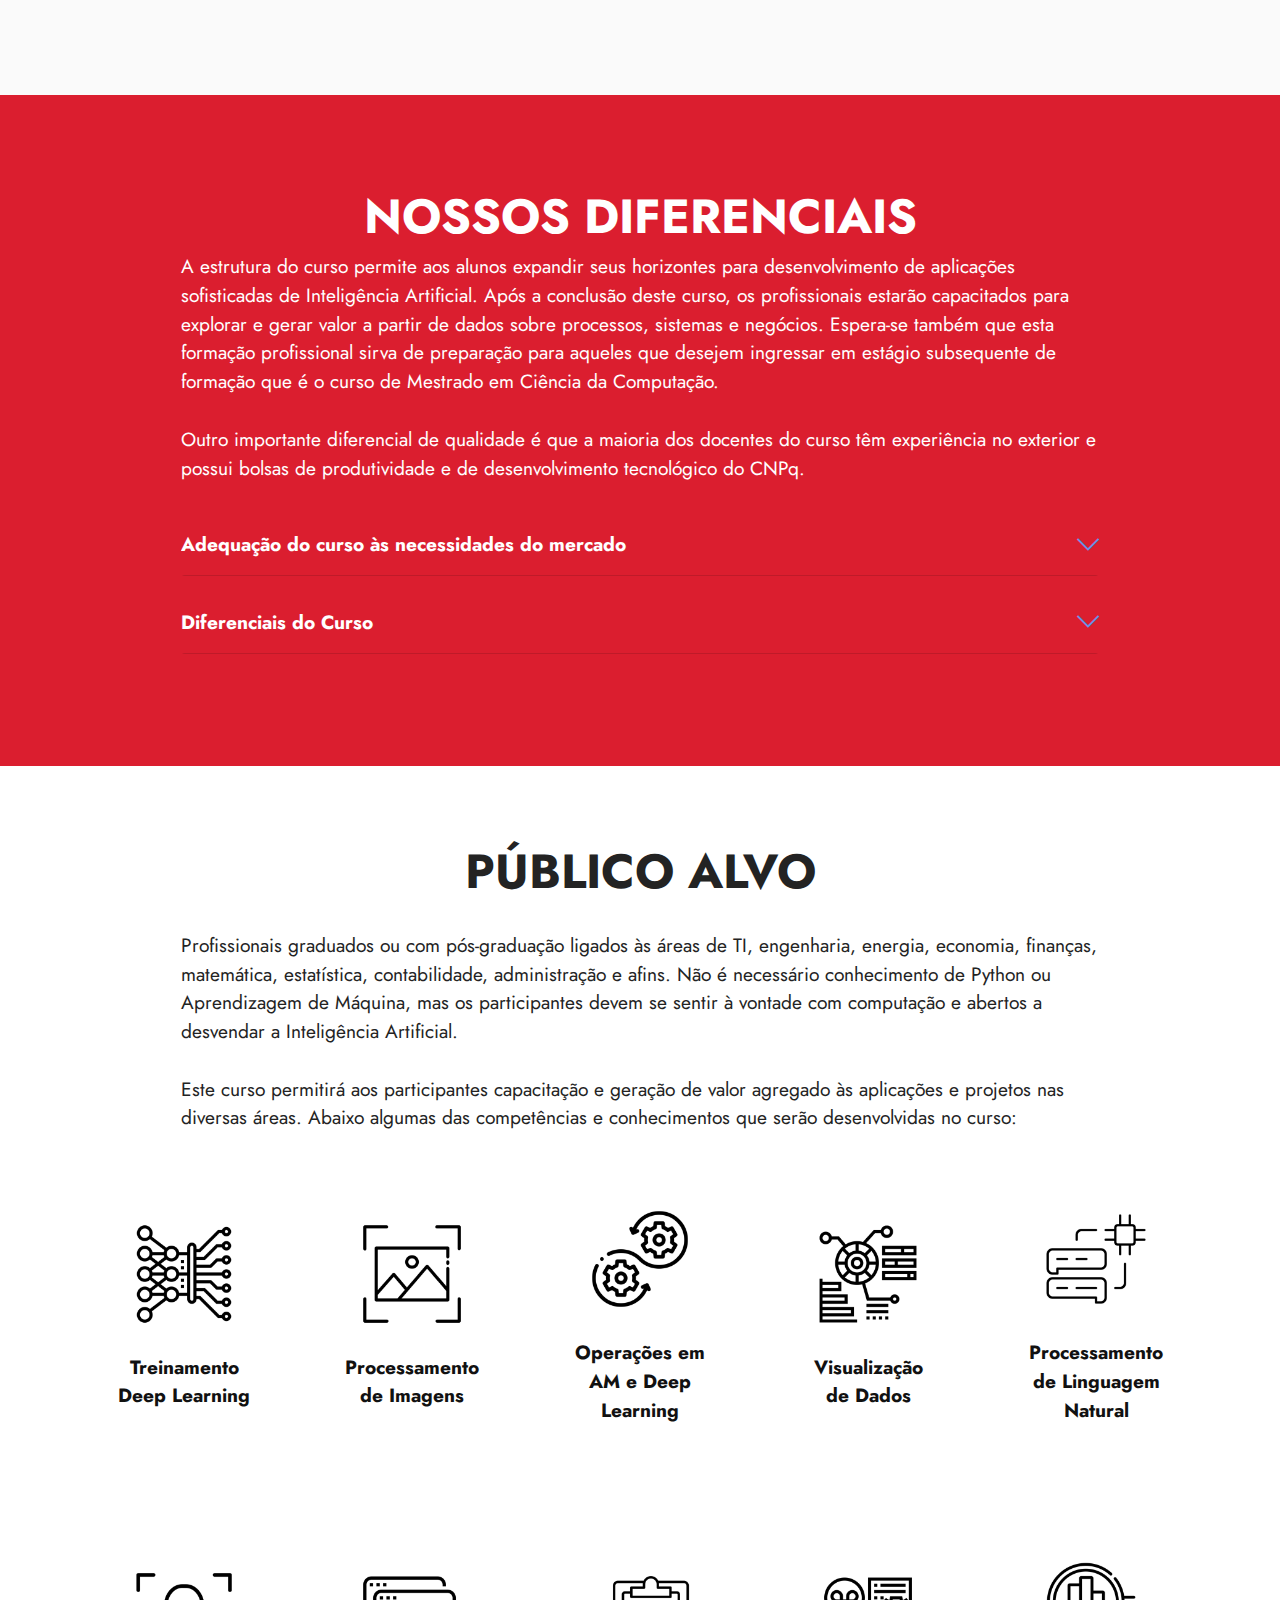
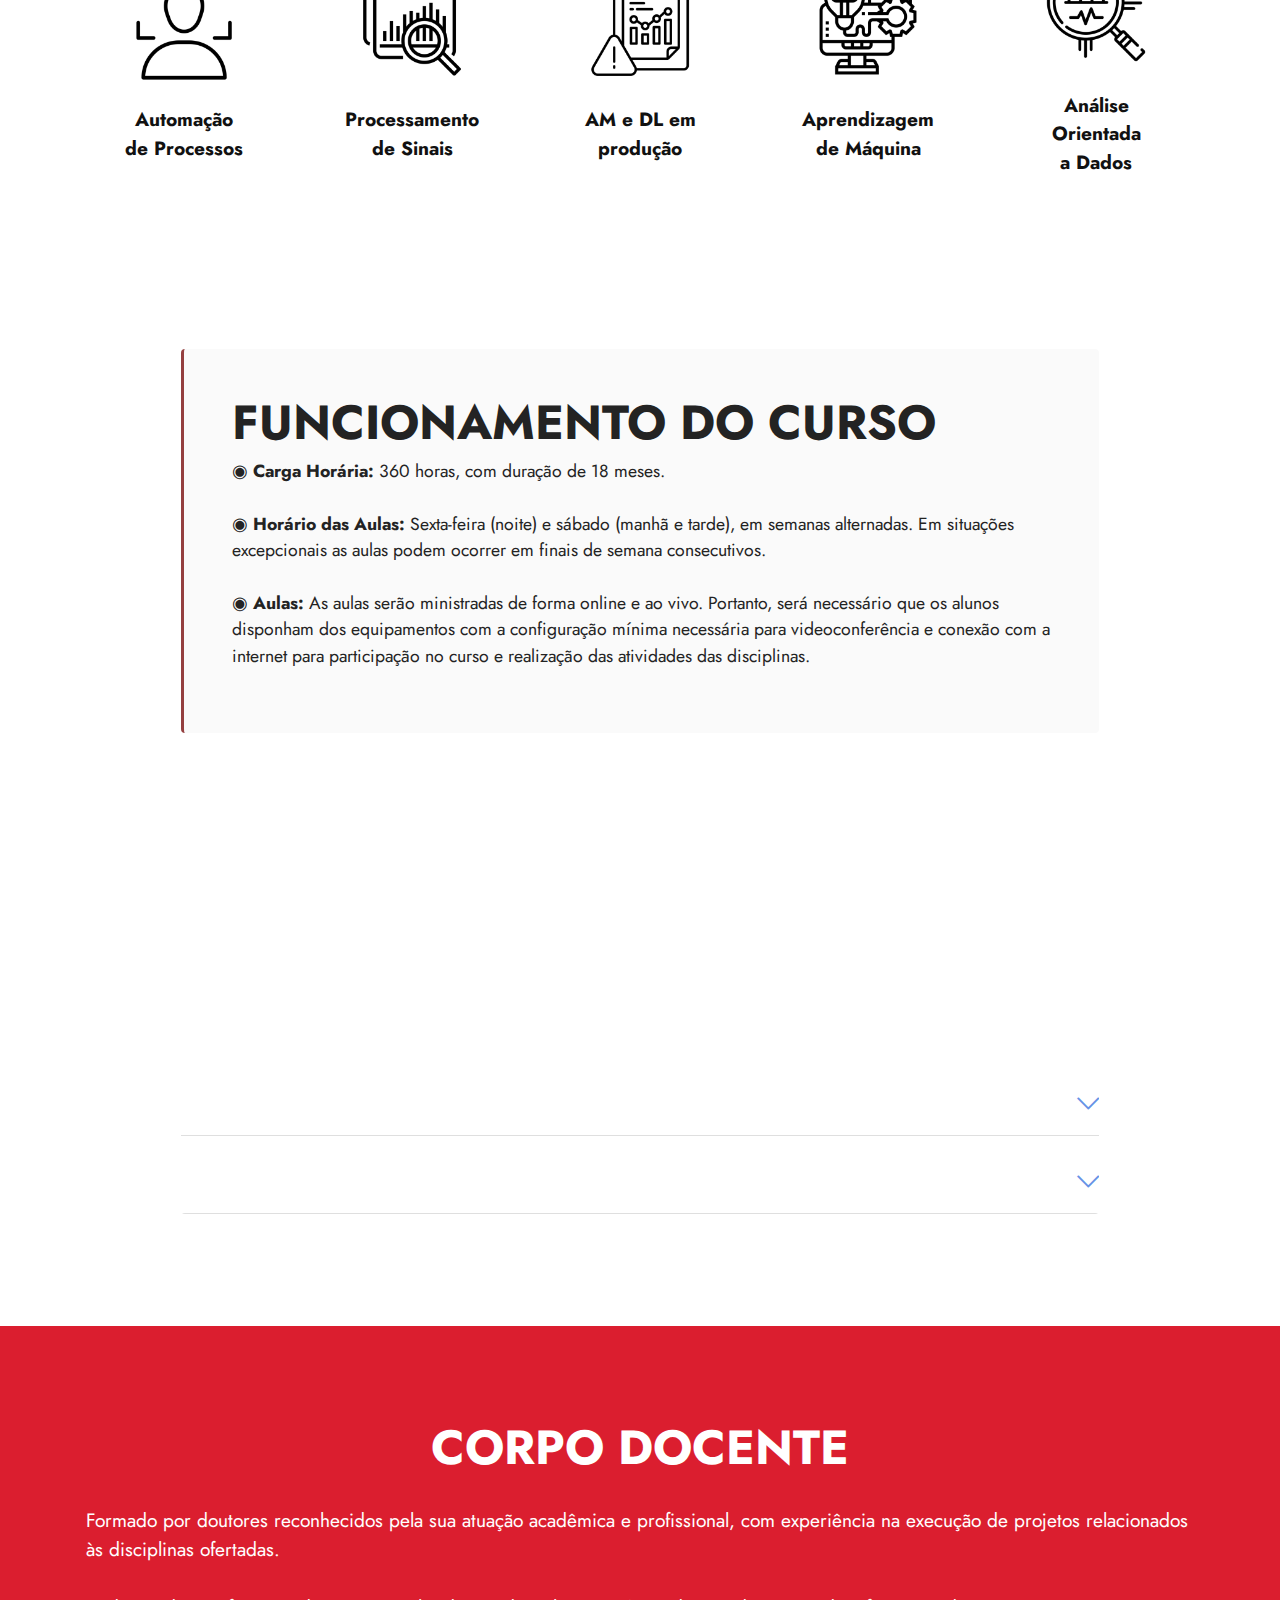
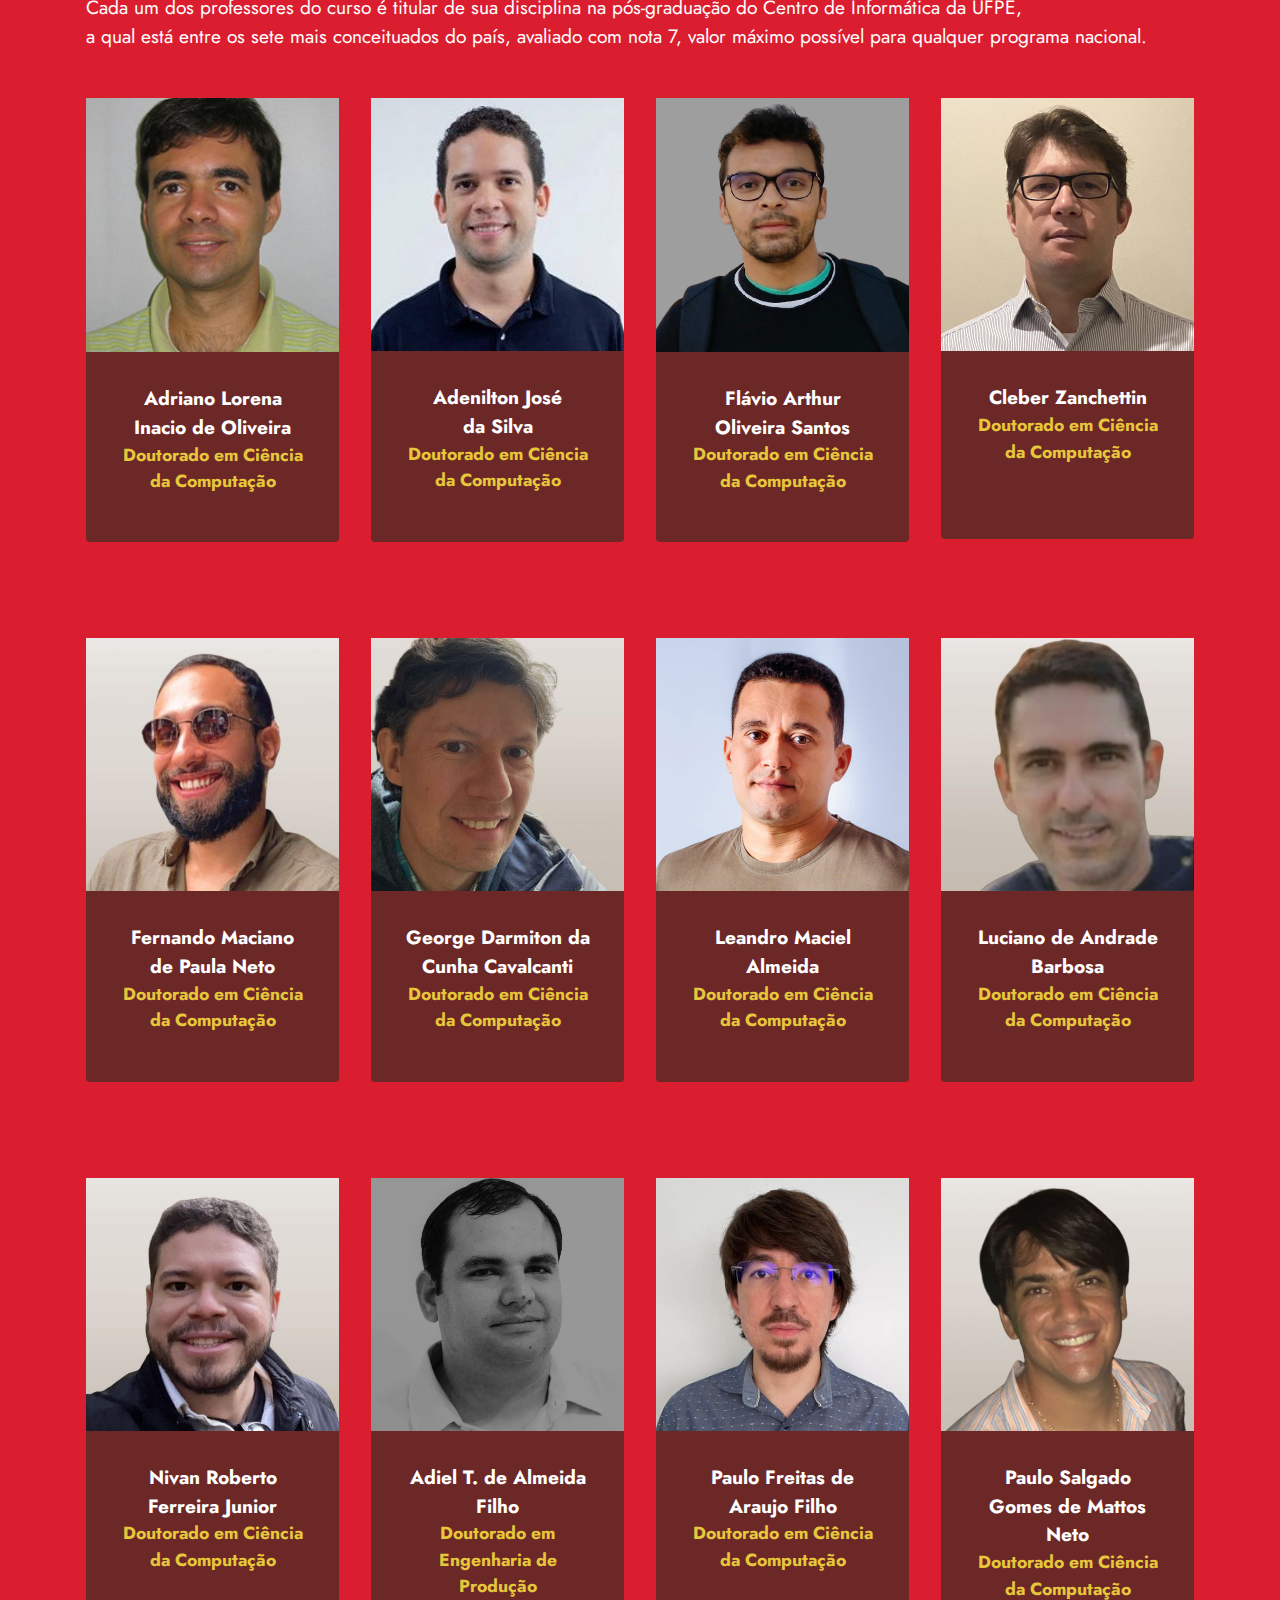
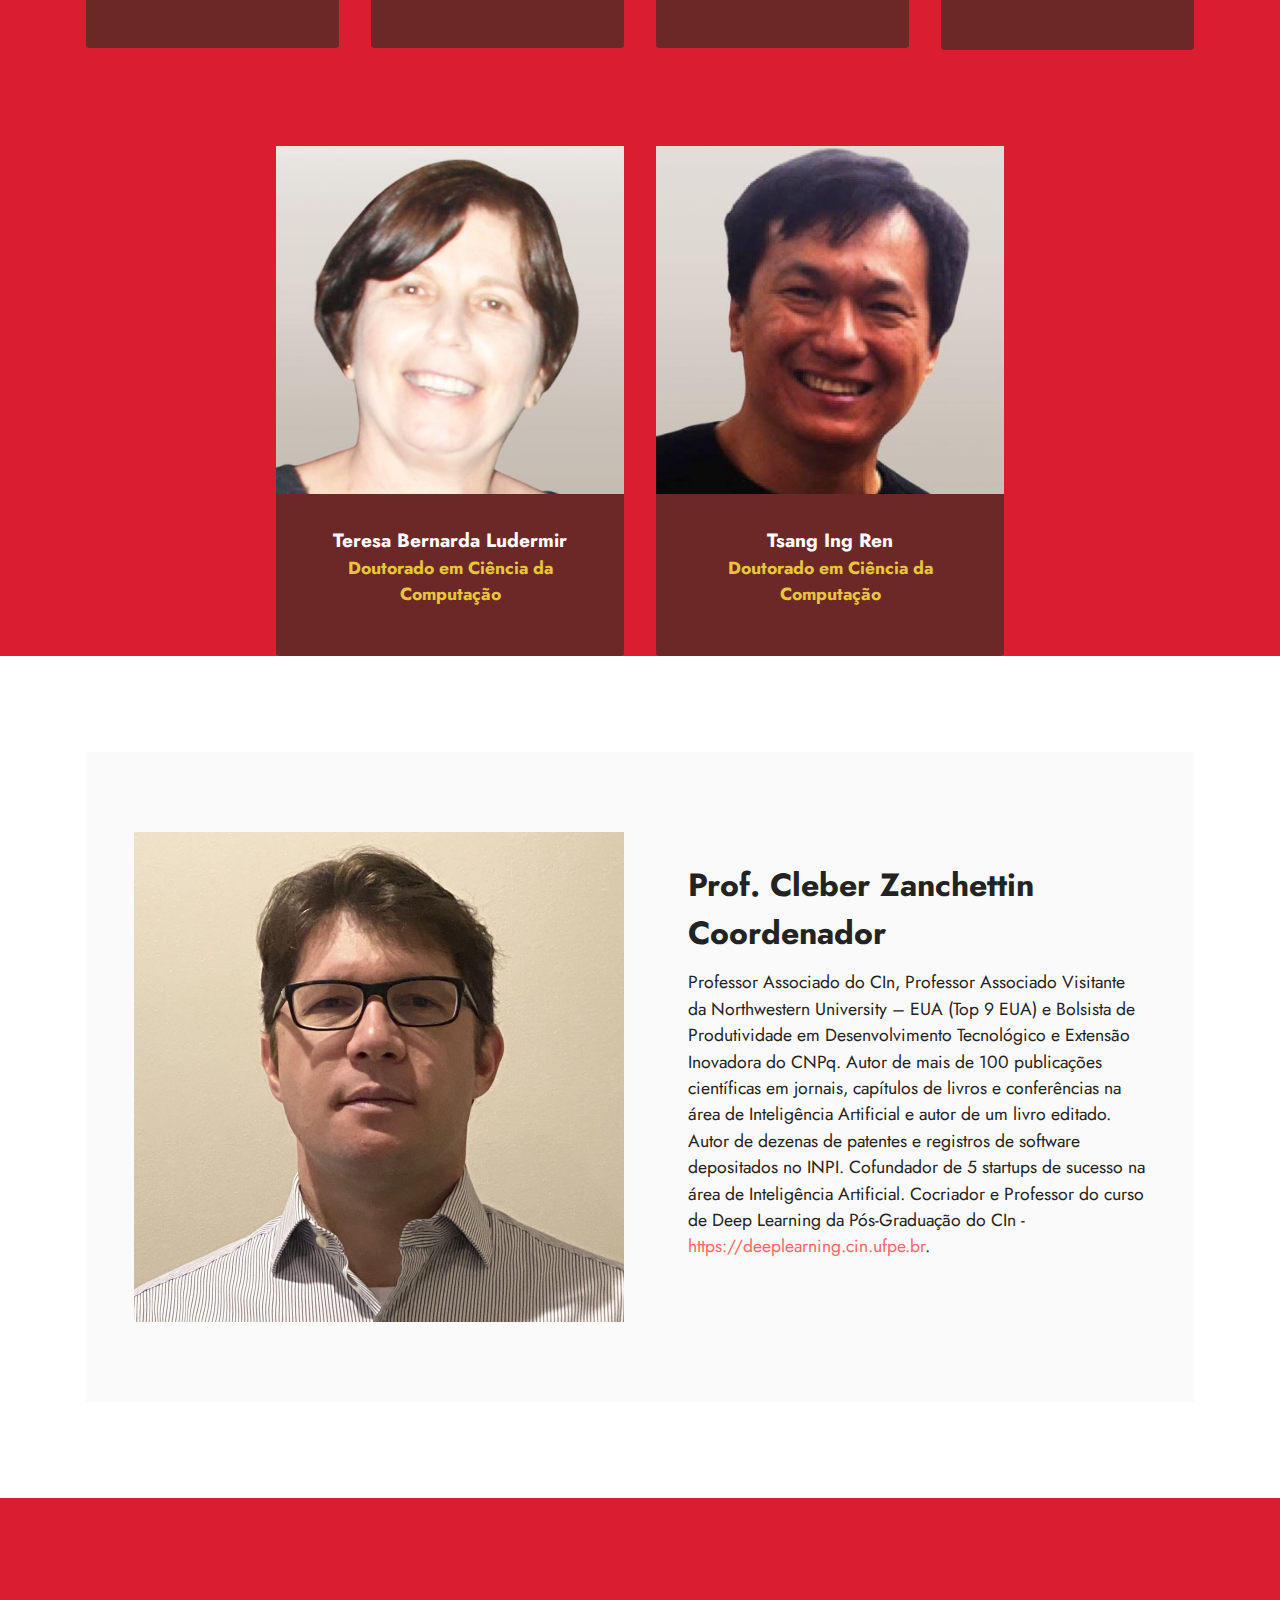
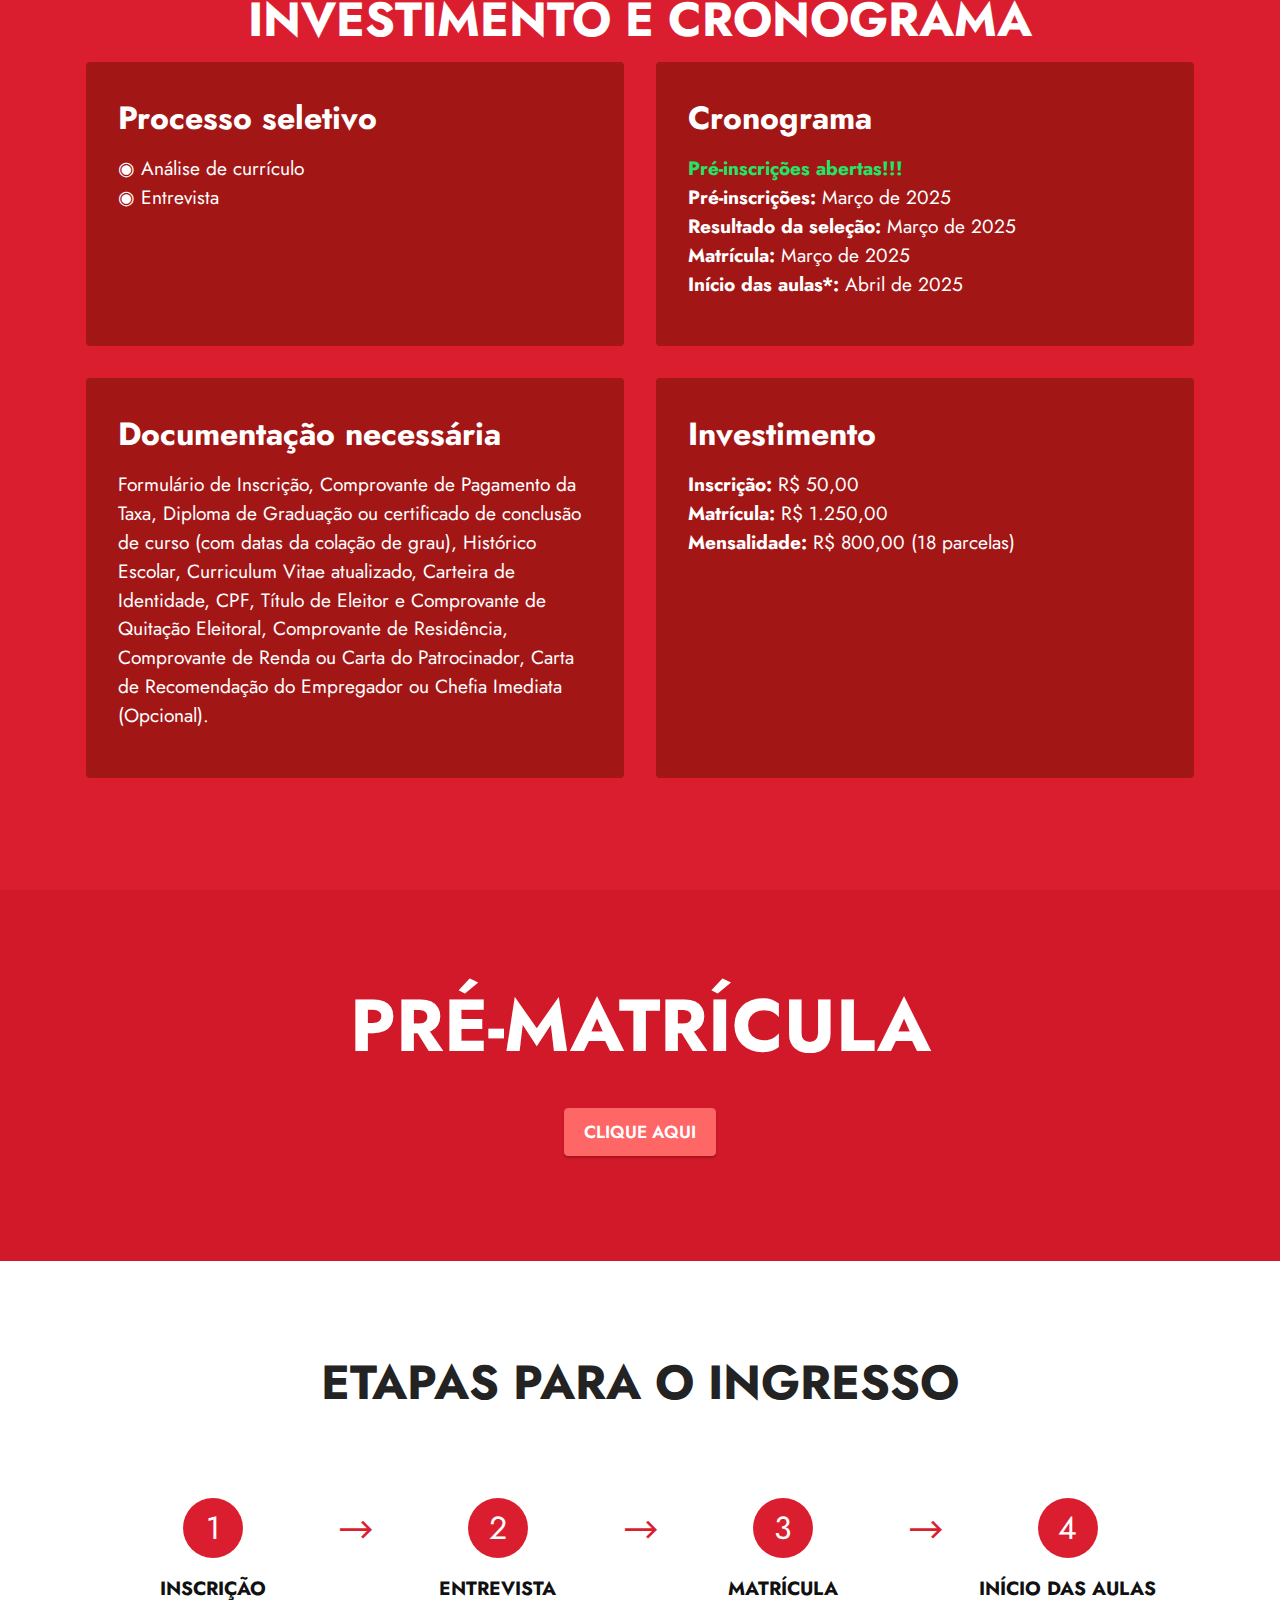
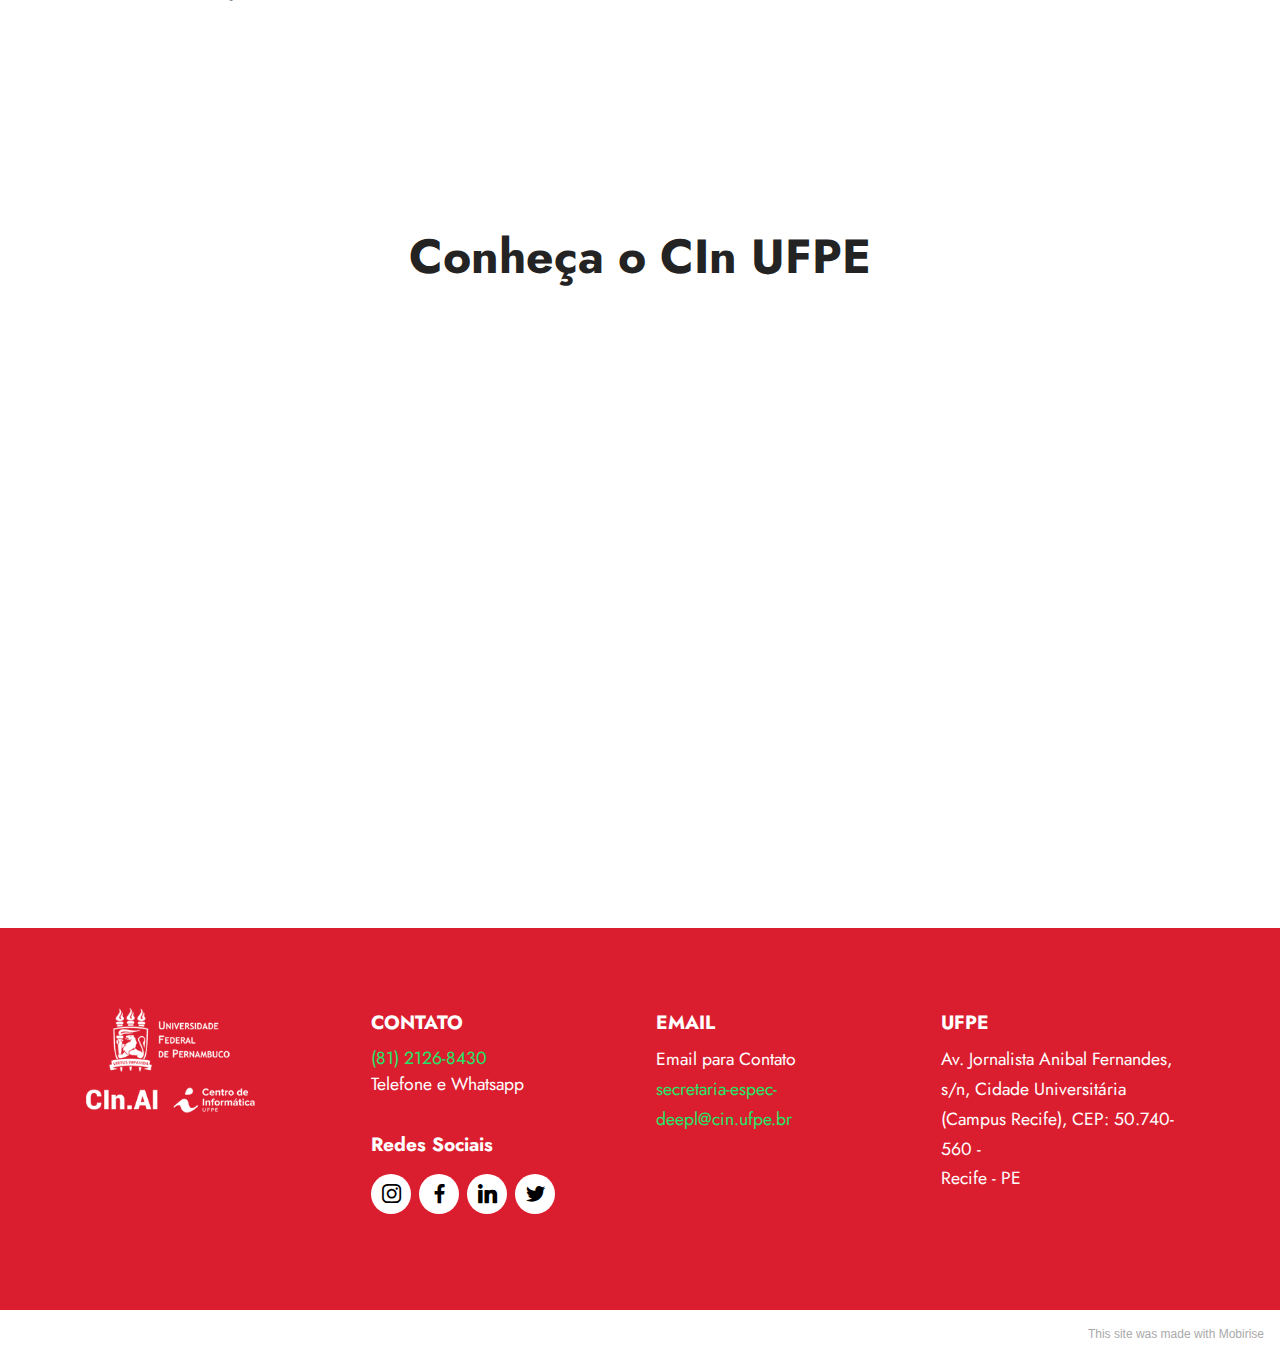
==== commit 0db332fe: "update" ====
--- a/index.html
+++ b/index.html
@@ -712,7 +712,7 @@
                     </div>
                     <div class="bottom-line">
                         <p class="mbr-text mbr-fonts-style display-7"><strong><em><a href="index.html#info1-y" class="text-warning"><b>Pré-inscrições abertas!!!
-</b></a><br></em>Pré-inscrições:</strong> Fevereiro de 2025
+</b></a><br></em>Pré-inscrições:</strong> Março de 2025
 <!--</b></a><br></em>Pré-inscrições:</strong> ÚLTIMAS VAGAS Turma II!!!-->
 </b></a><br></em><strong>Resultado da seleção:</strong> Março de 2025
 </b></a><br></em><strong>Matrícula:</strong> Março de 2025
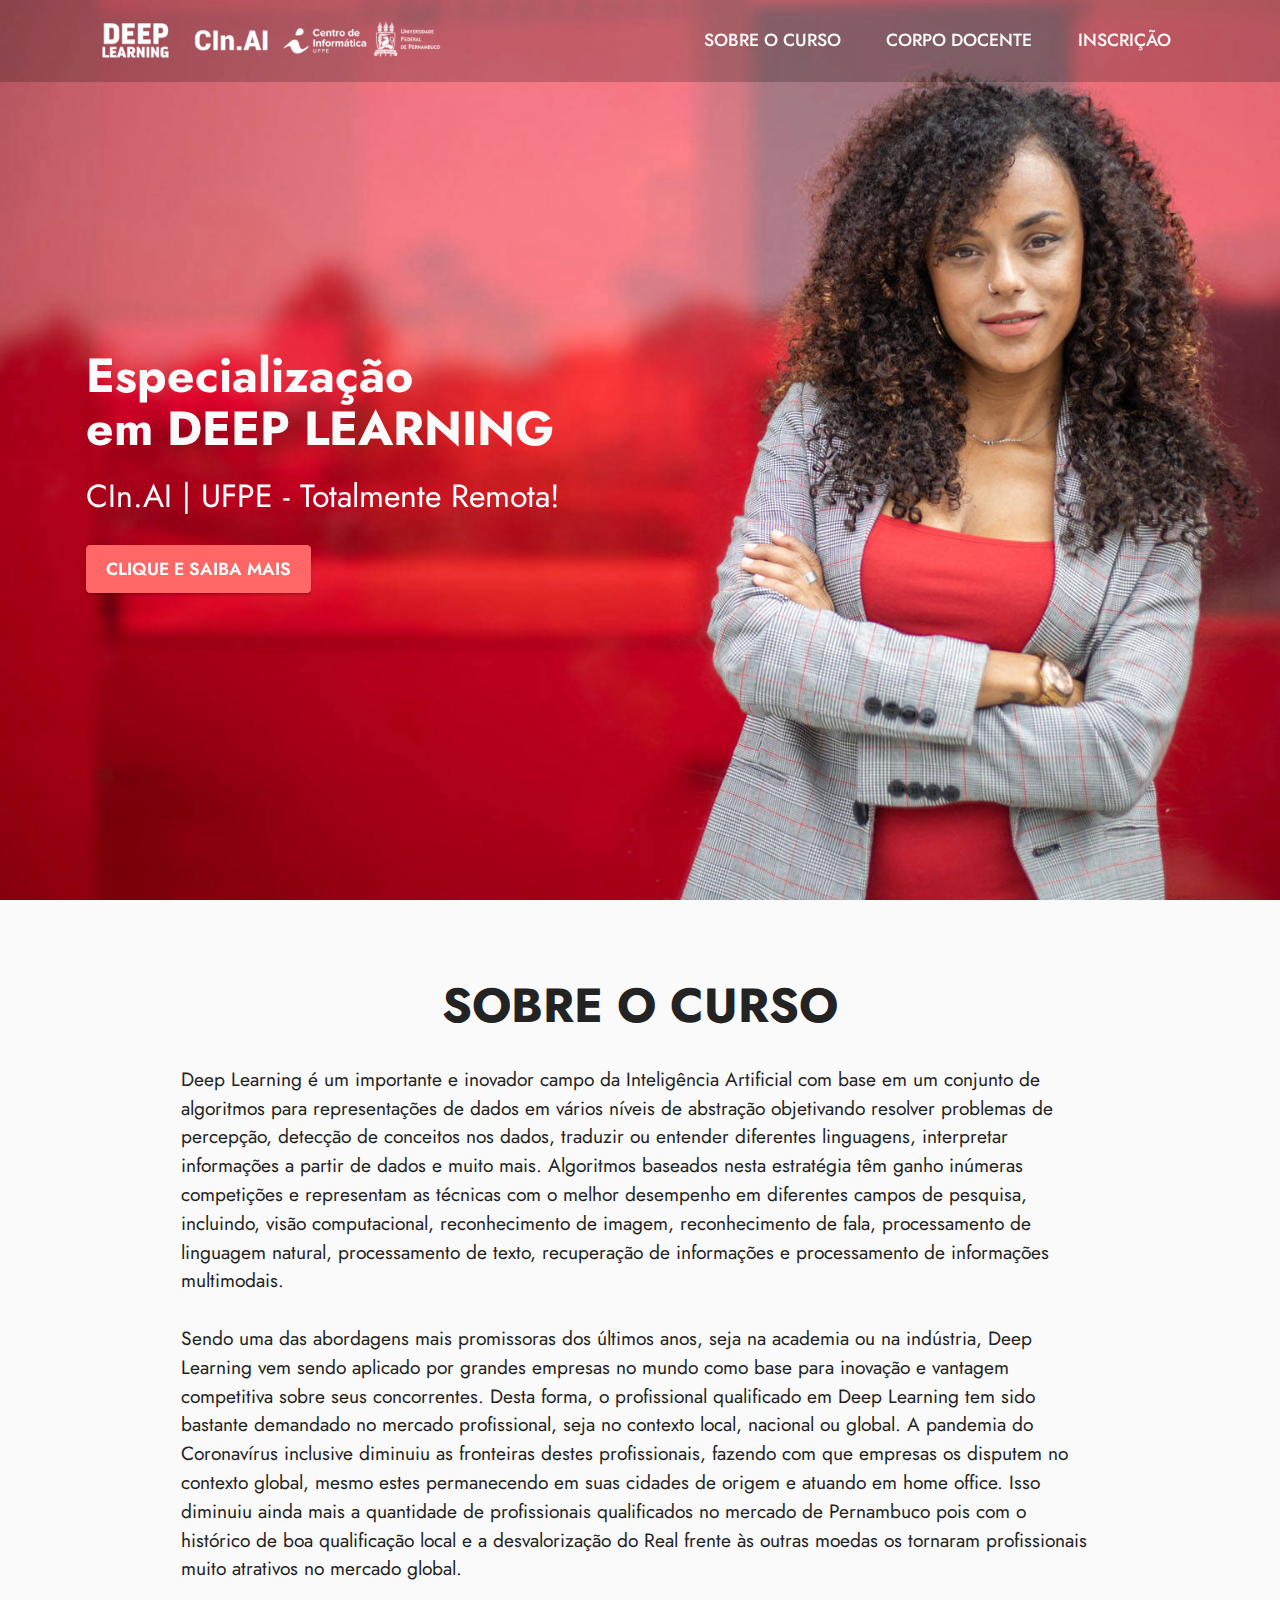
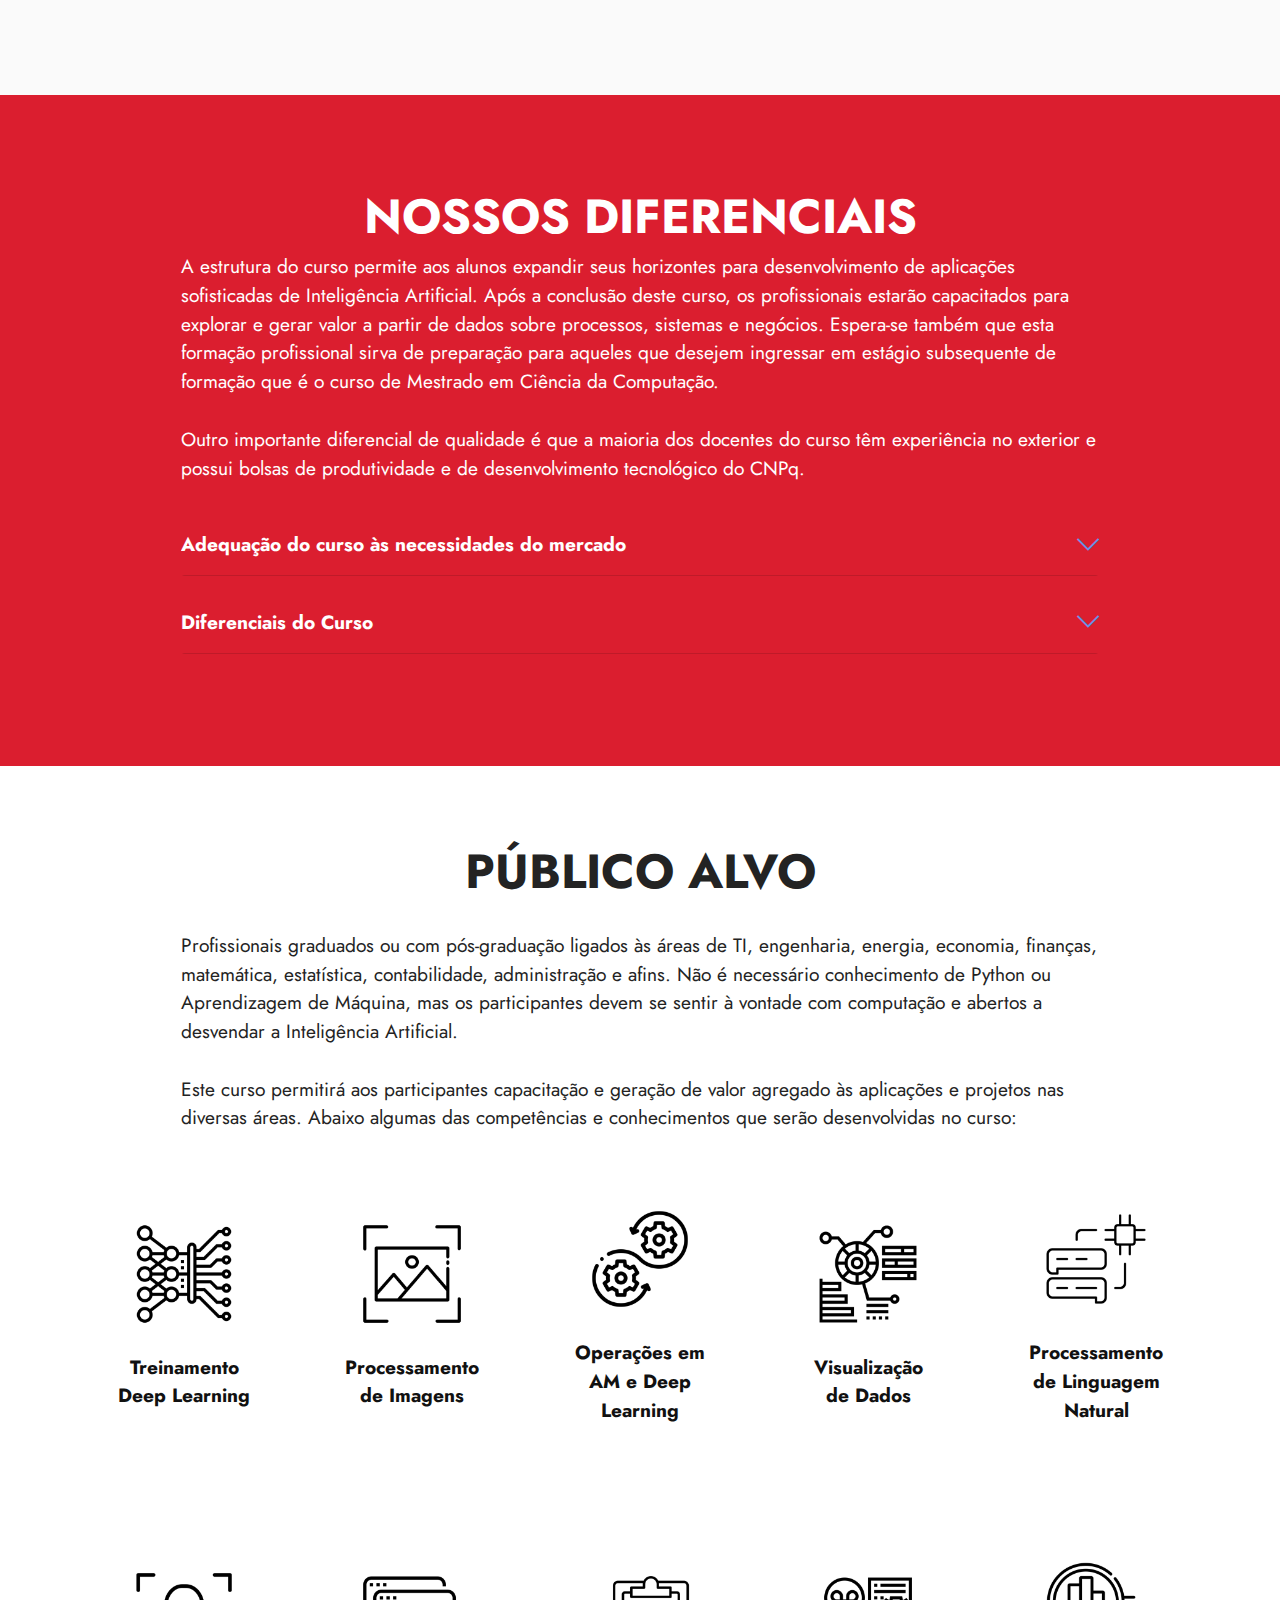
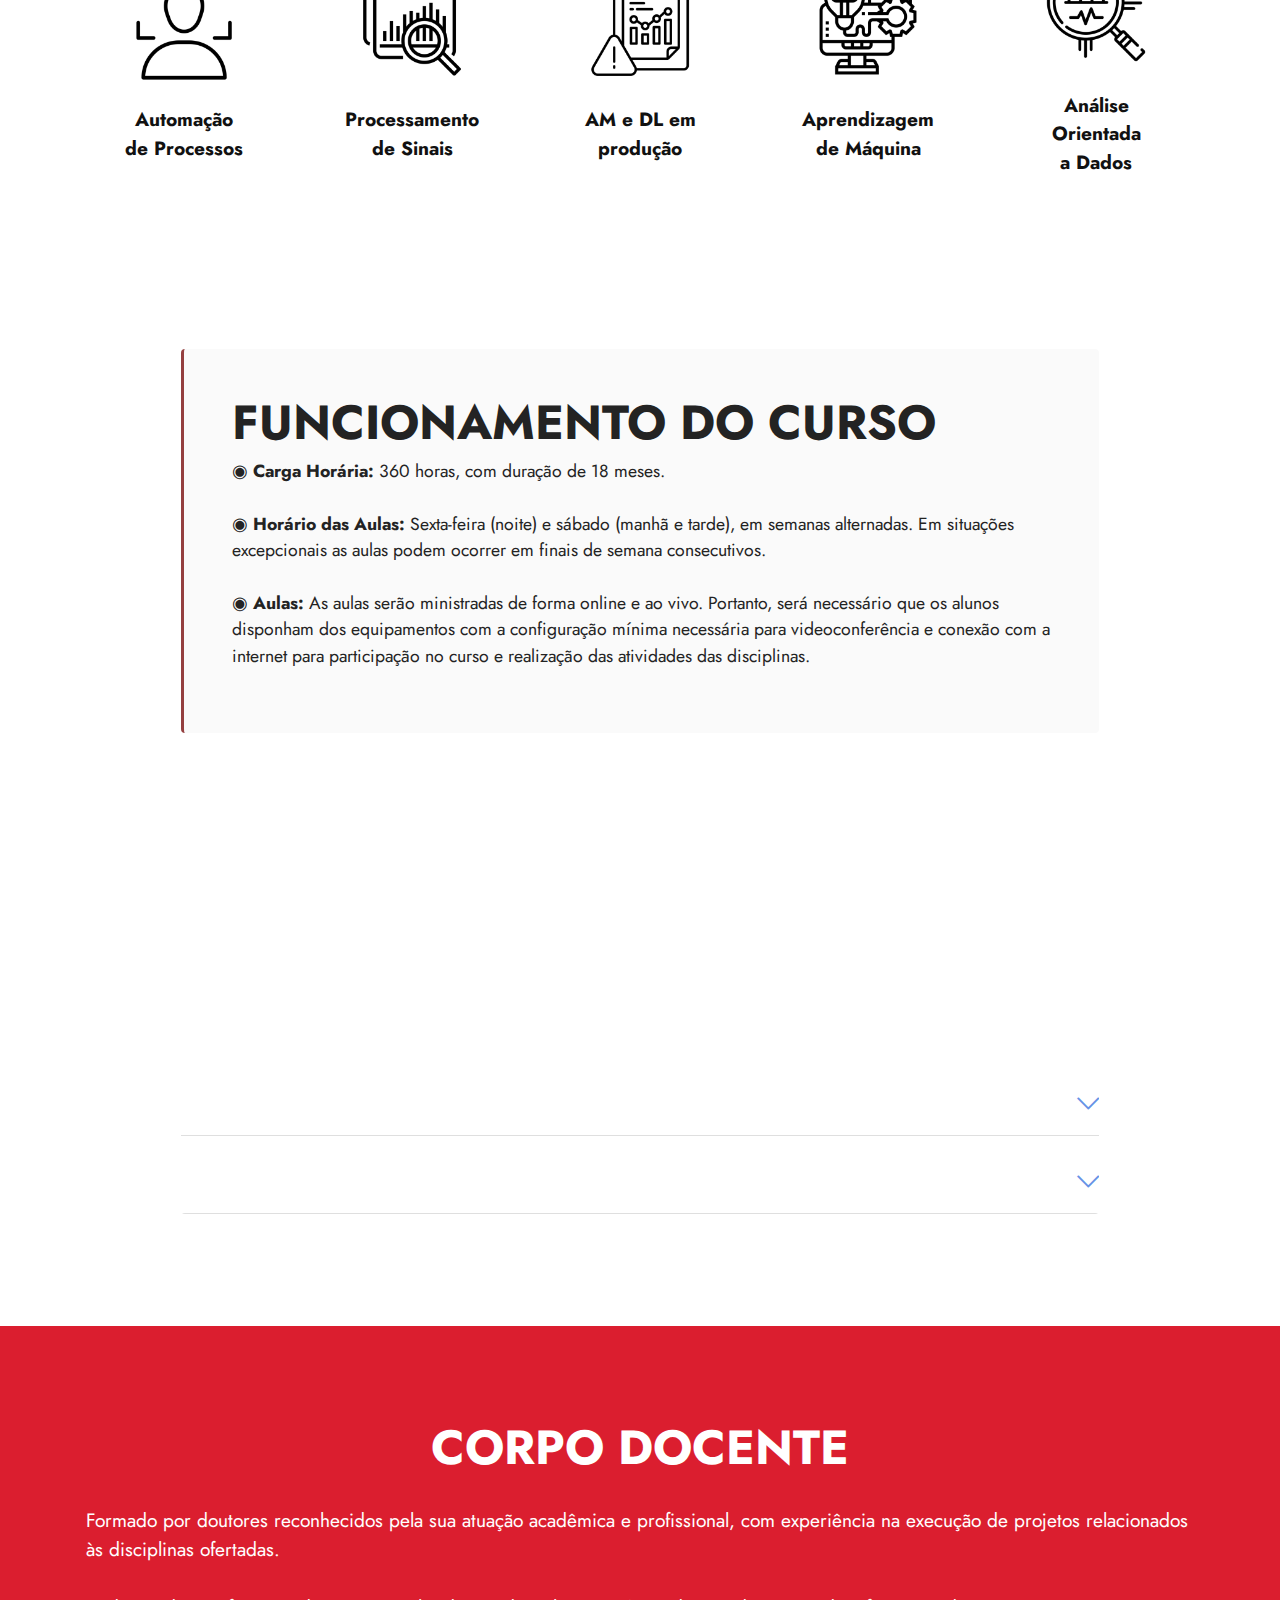
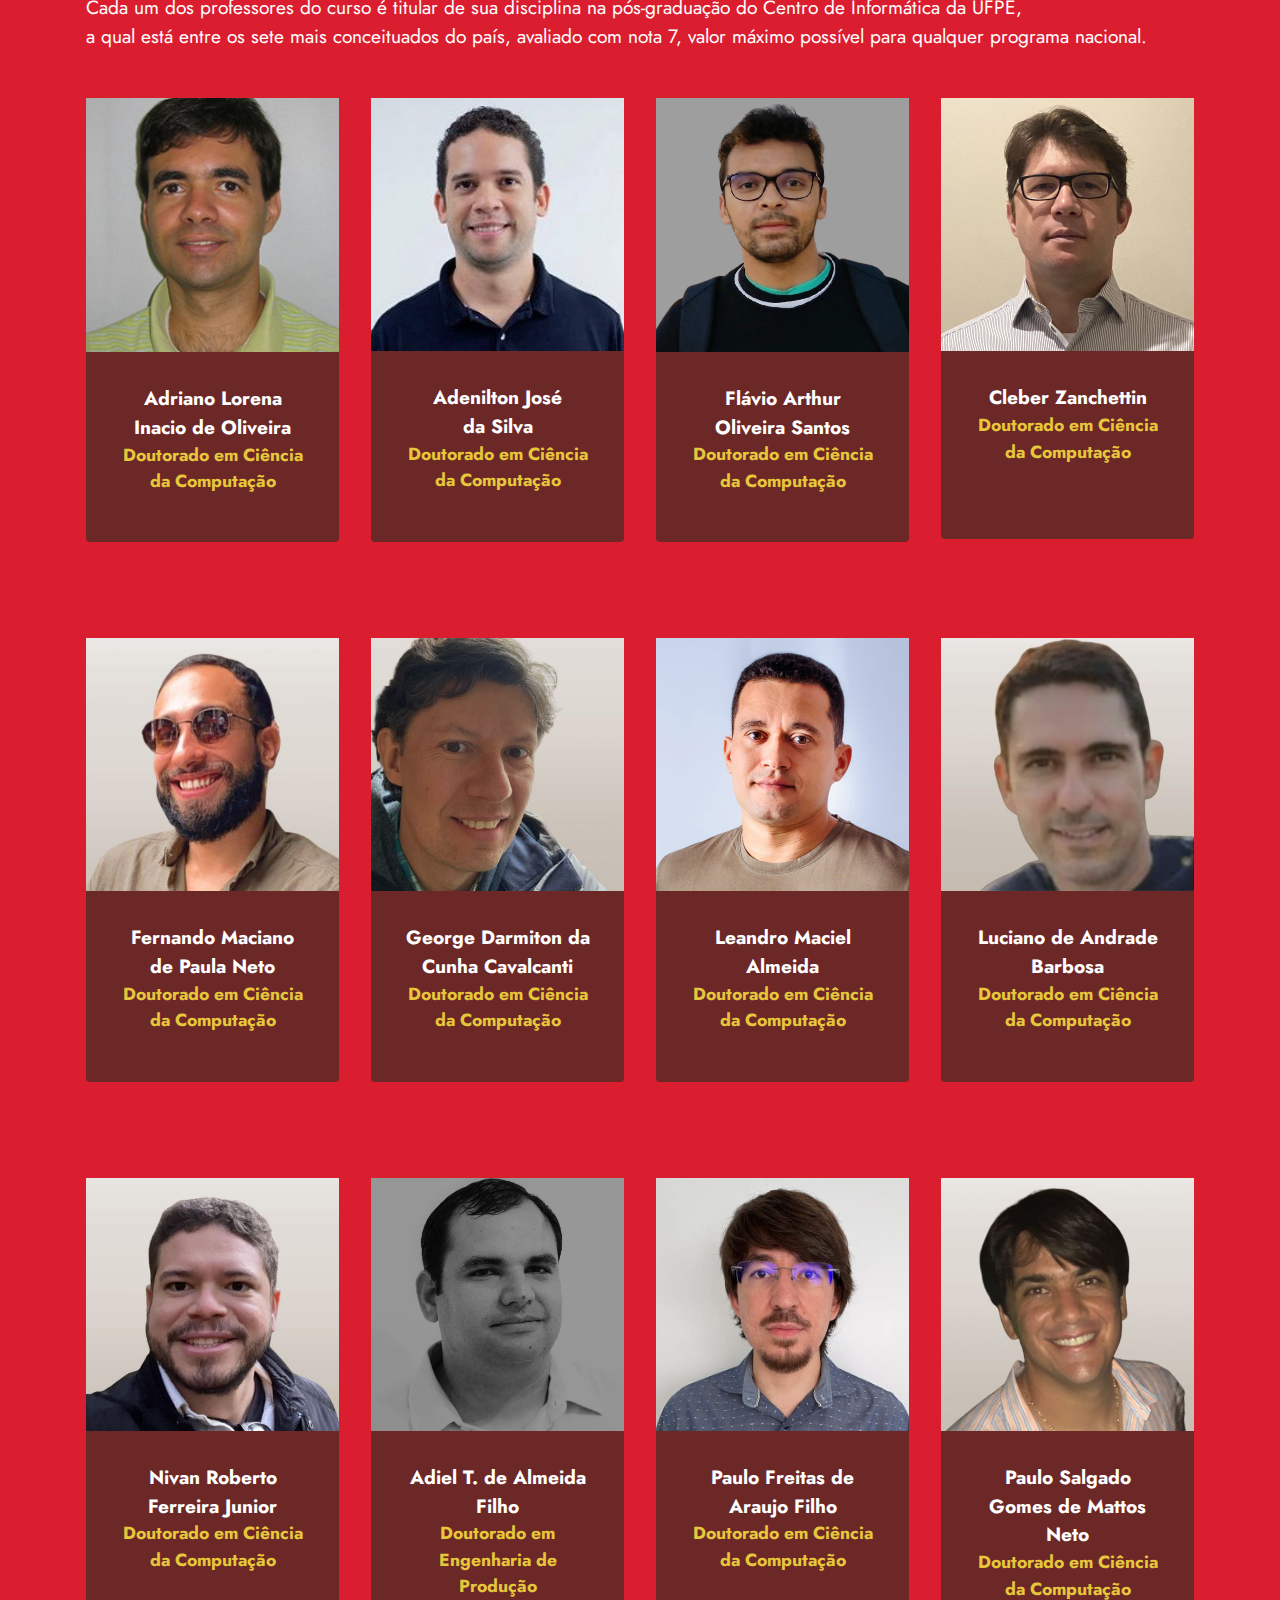
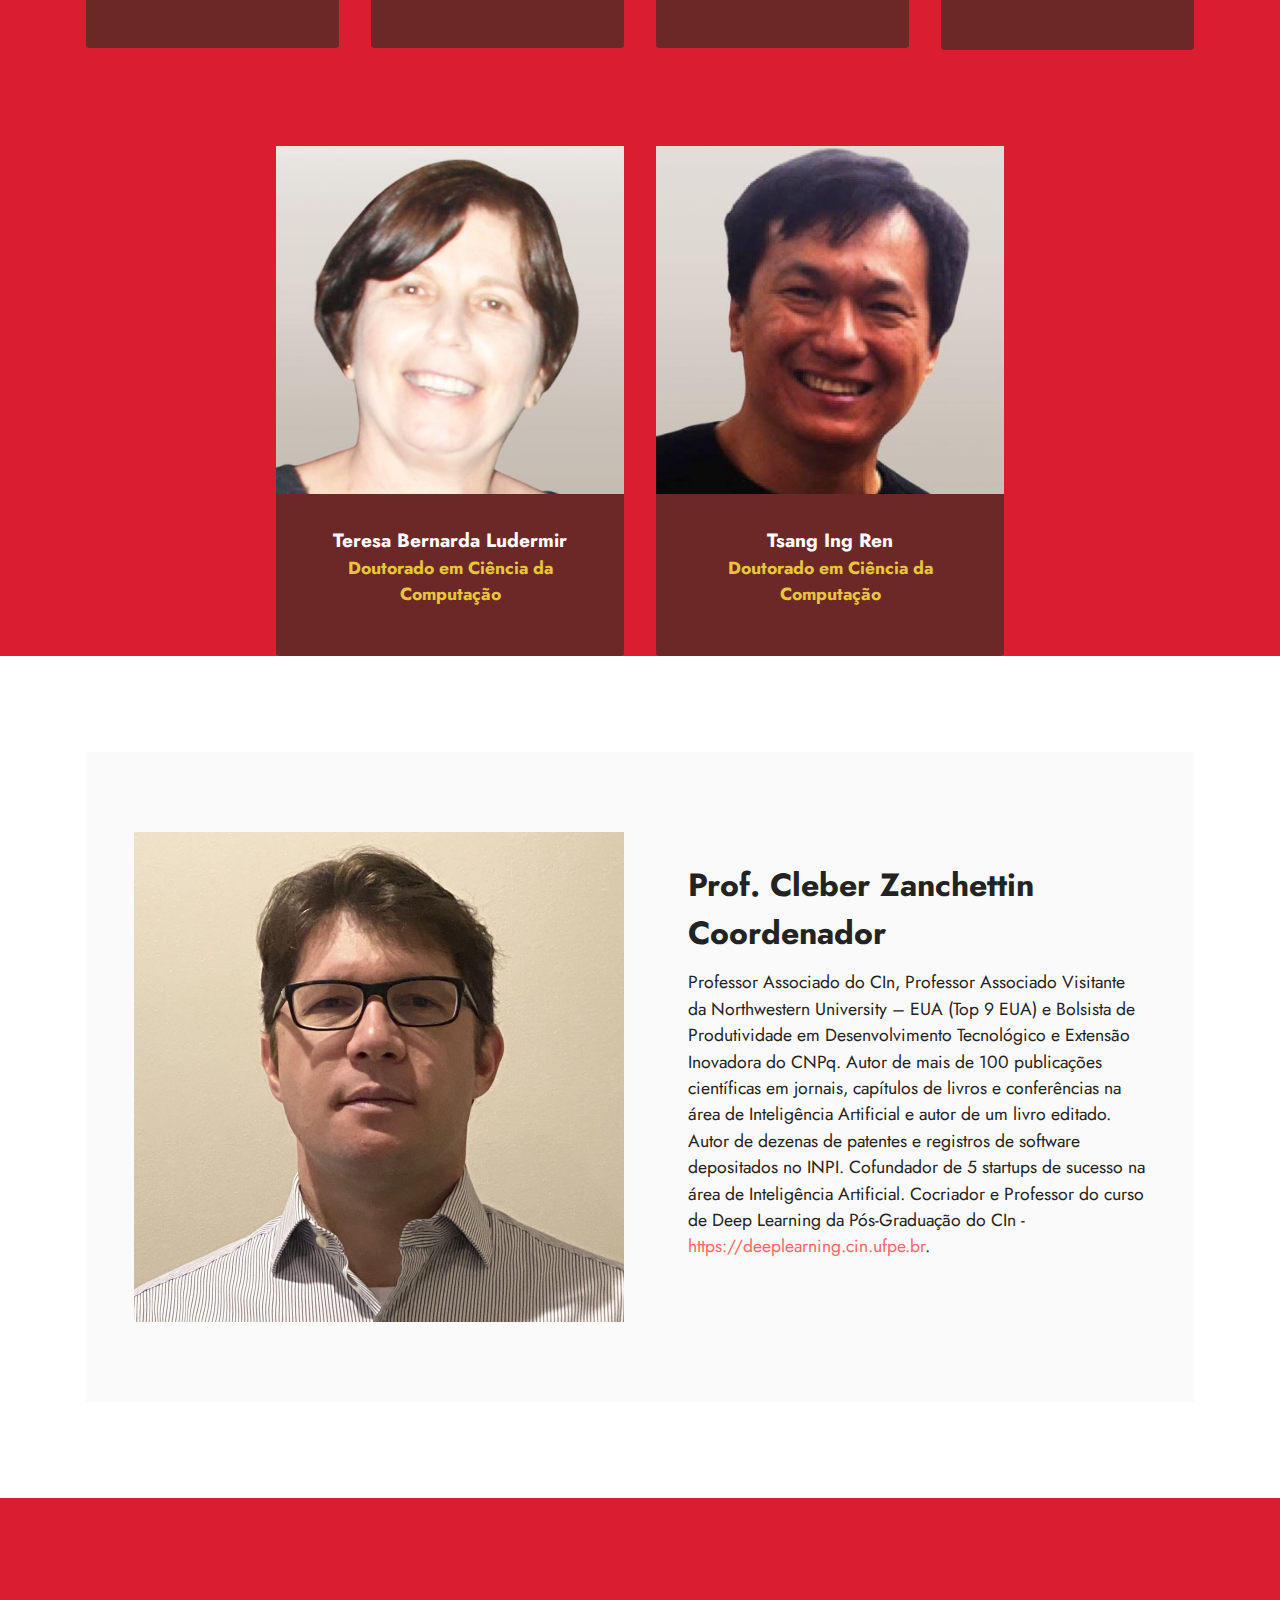
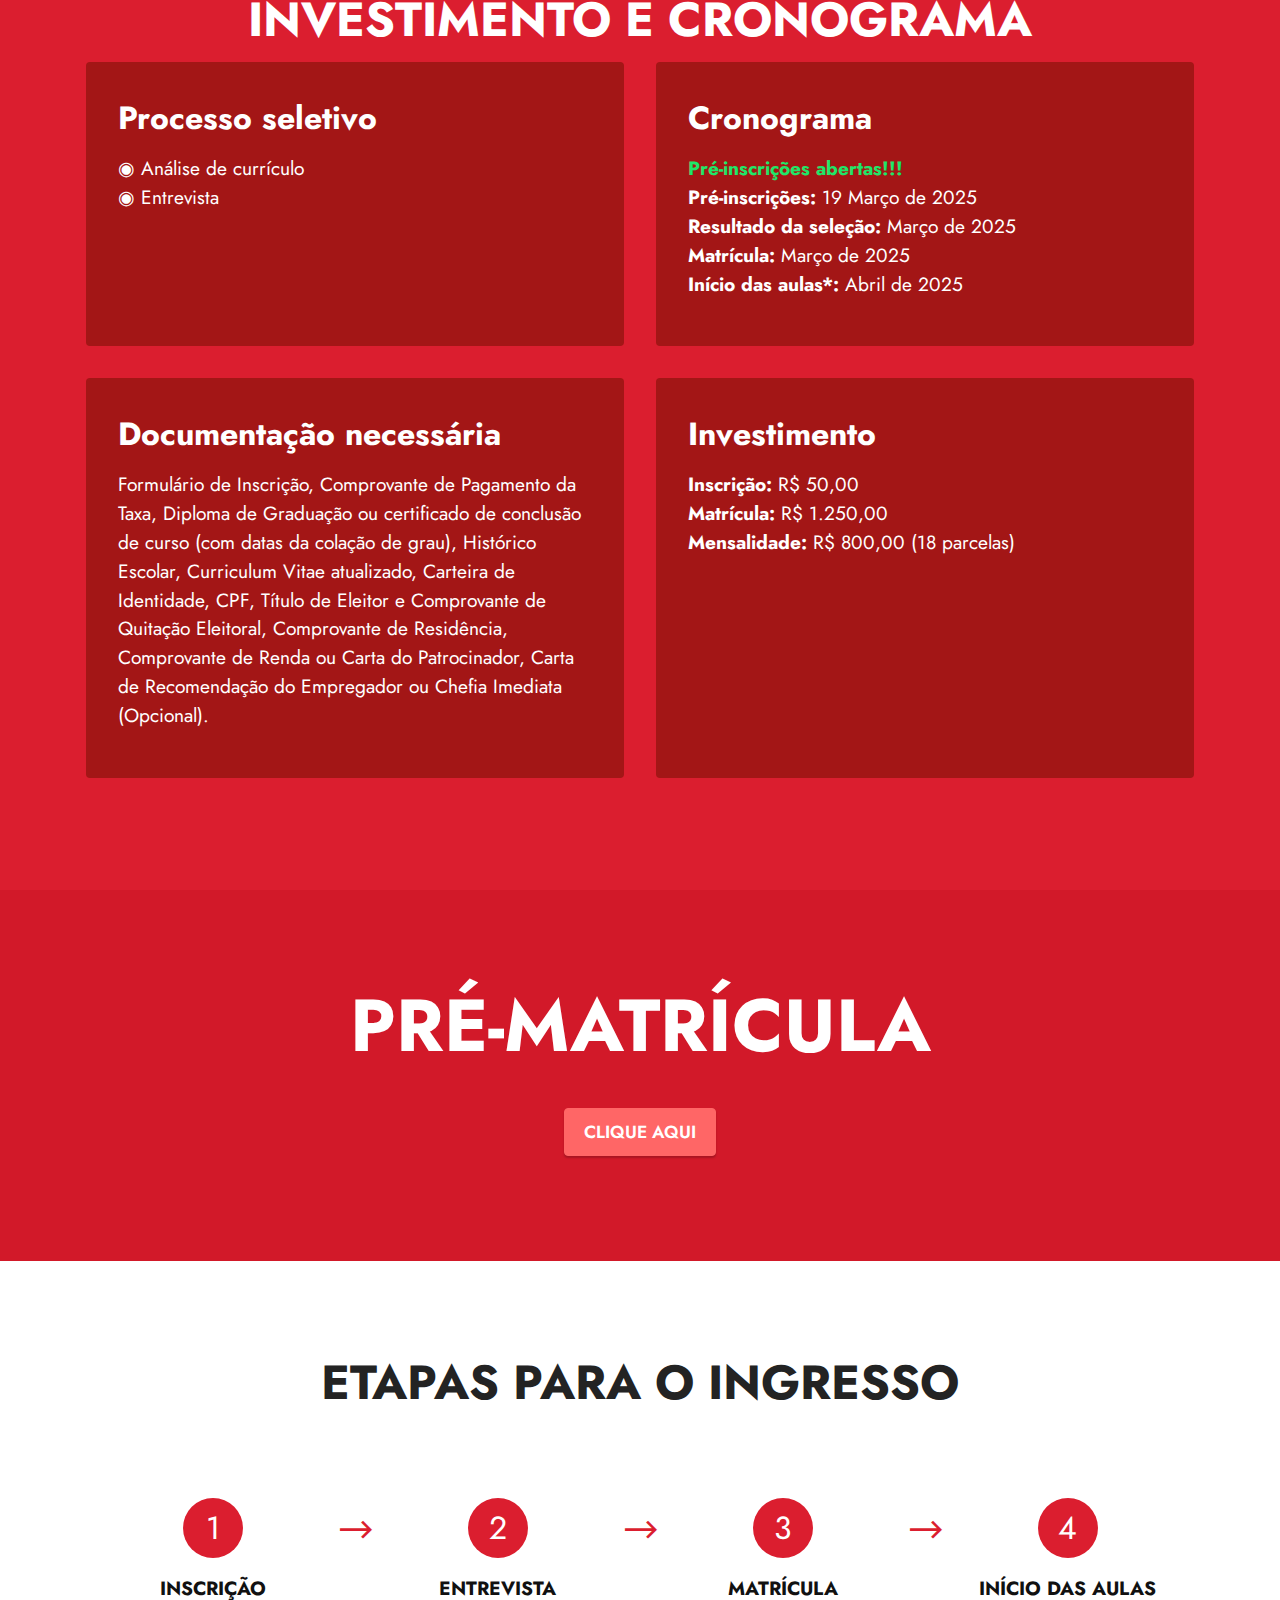
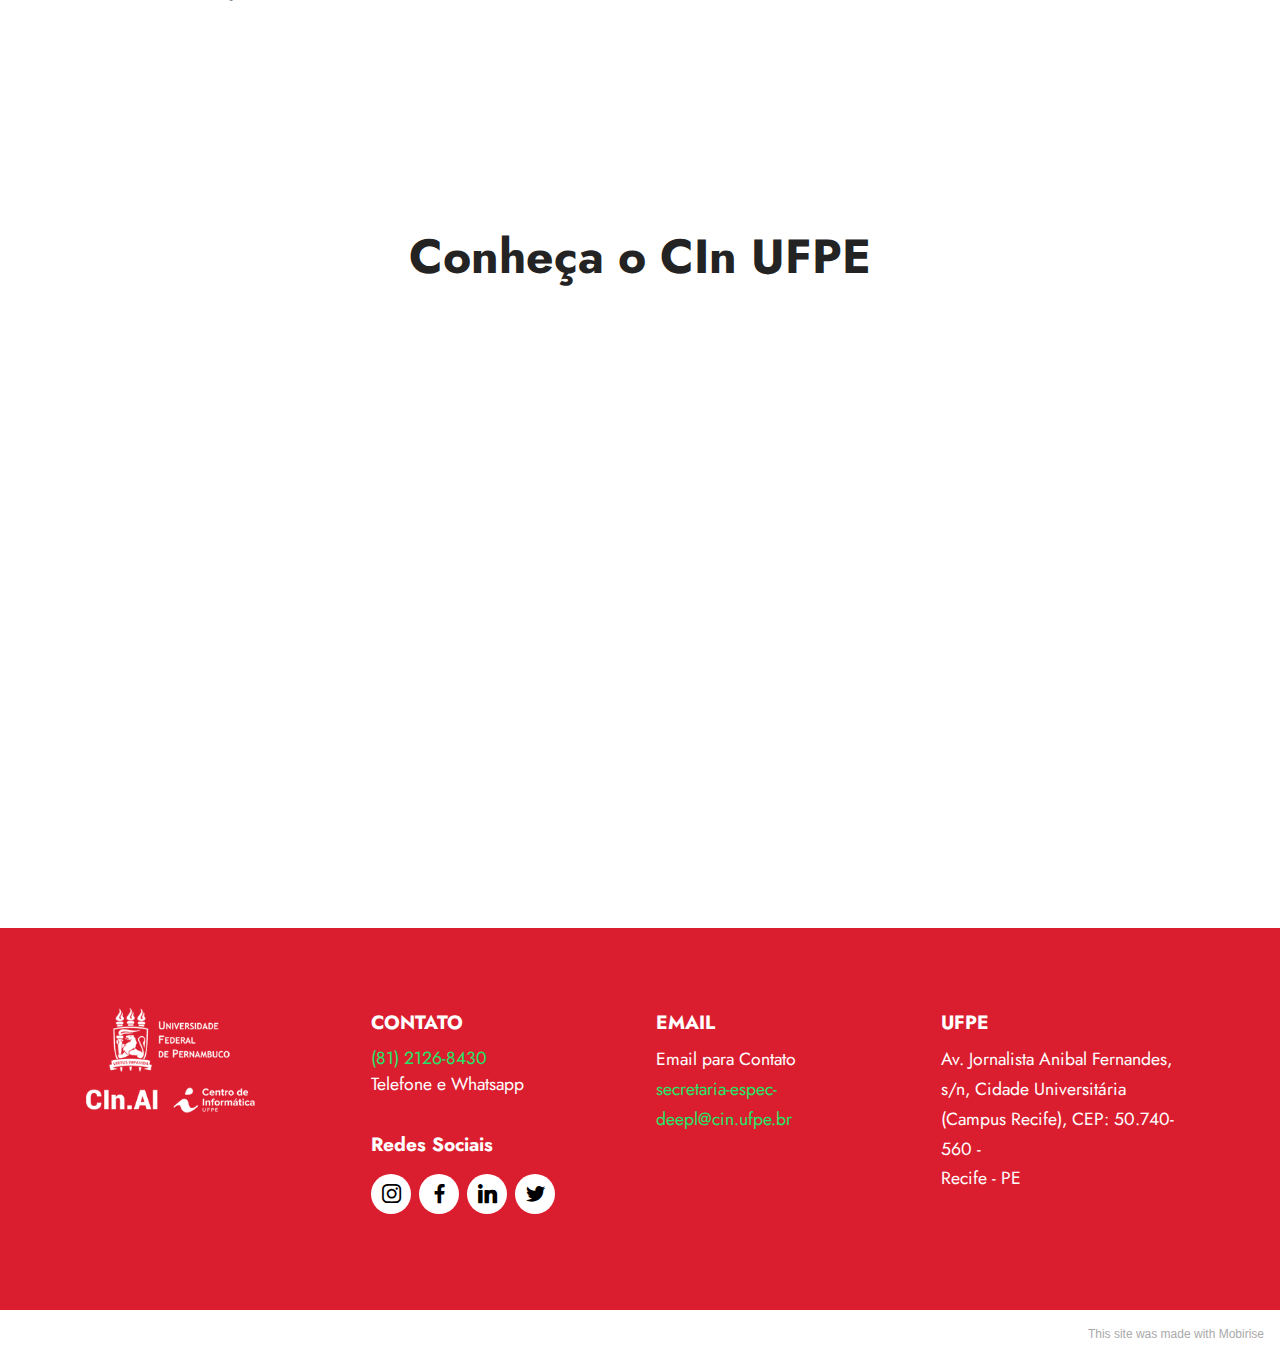
==== commit f8ba6b9c: "Update index.html" ====
--- a/index.html
+++ b/index.html
@@ -712,7 +712,7 @@
                     </div>
                     <div class="bottom-line">
                         <p class="mbr-text mbr-fonts-style display-7"><strong><em><a href="index.html#info1-y" class="text-warning"><b>Pré-inscrições abertas!!!
-</b></a><br></em>Pré-inscrições:</strong> Março de 2025
+</b></a><br></em>Pré-inscrições:</strong> 19 Março de 2025
 <!--</b></a><br></em>Pré-inscrições:</strong> ÚLTIMAS VAGAS Turma II!!!-->
 </b></a><br></em><strong>Resultado da seleção:</strong> Março de 2025
 </b></a><br></em><strong>Matrícula:</strong> Março de 2025
